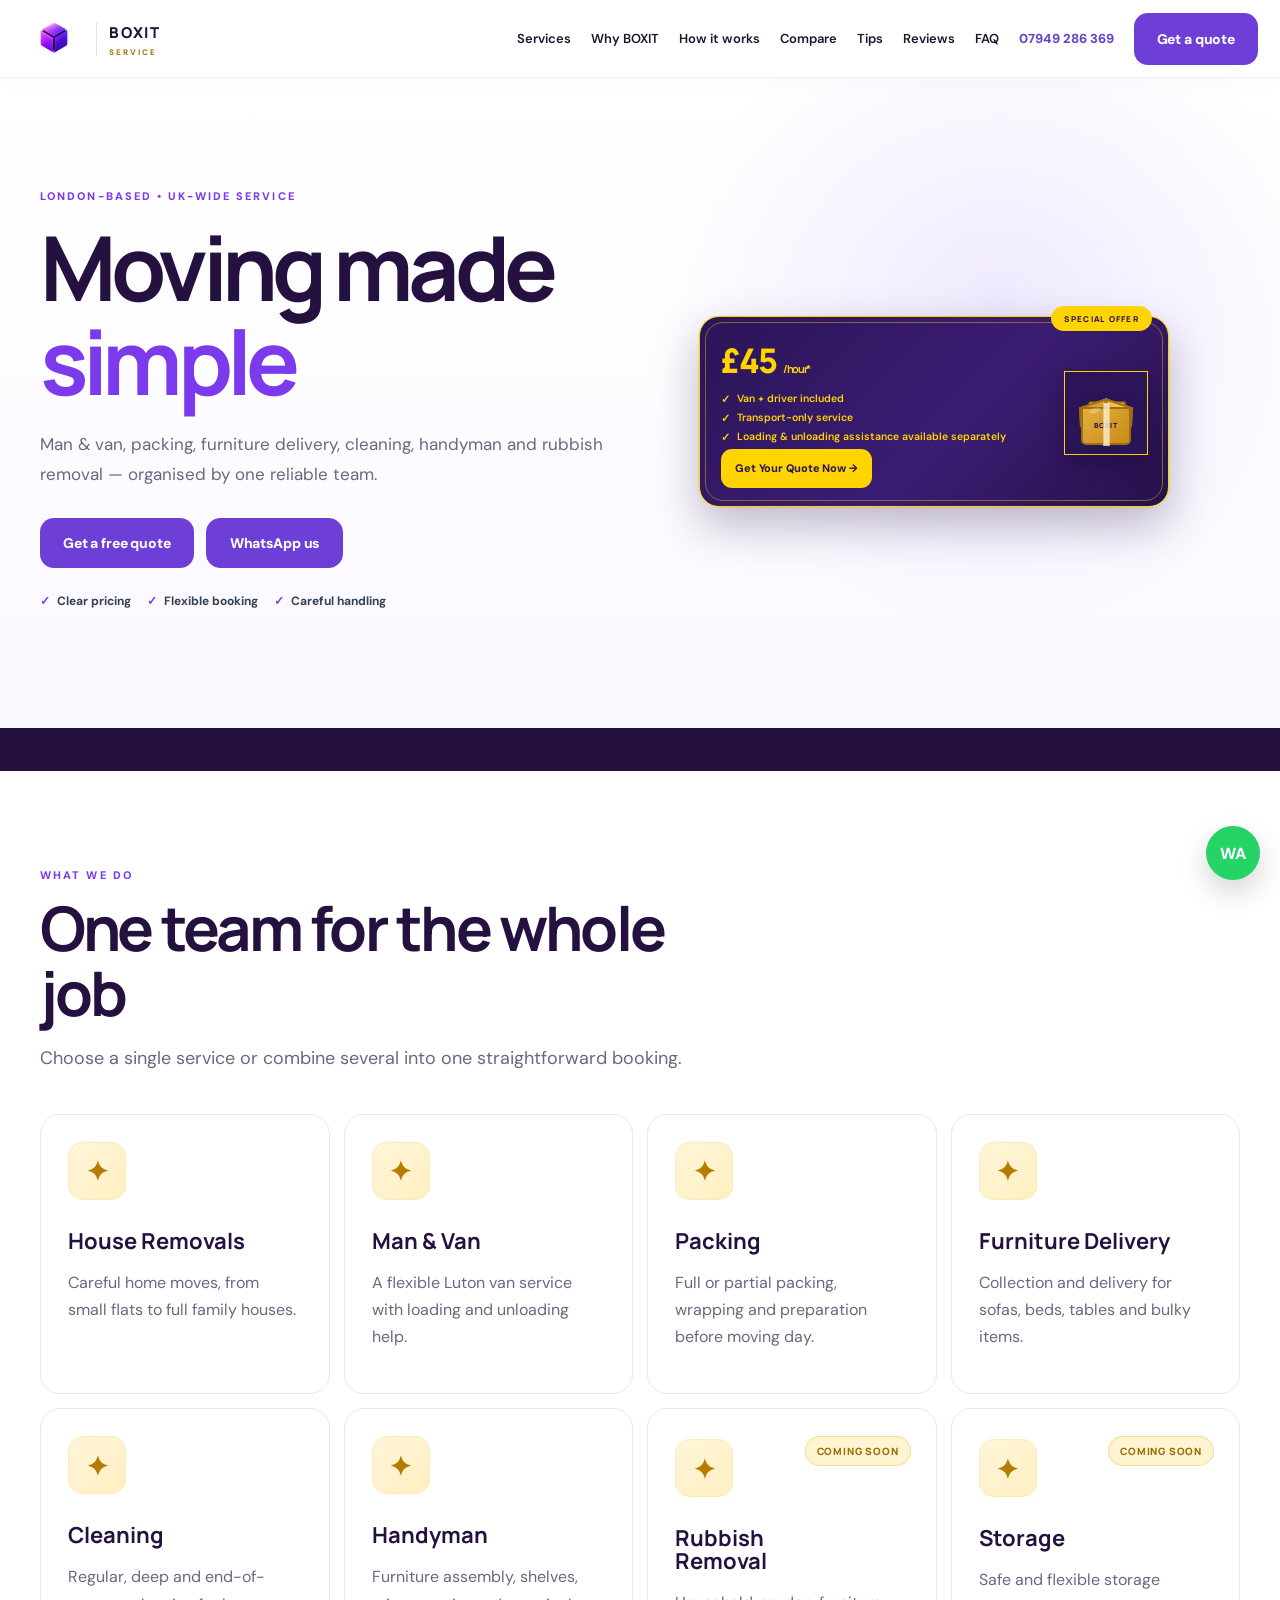
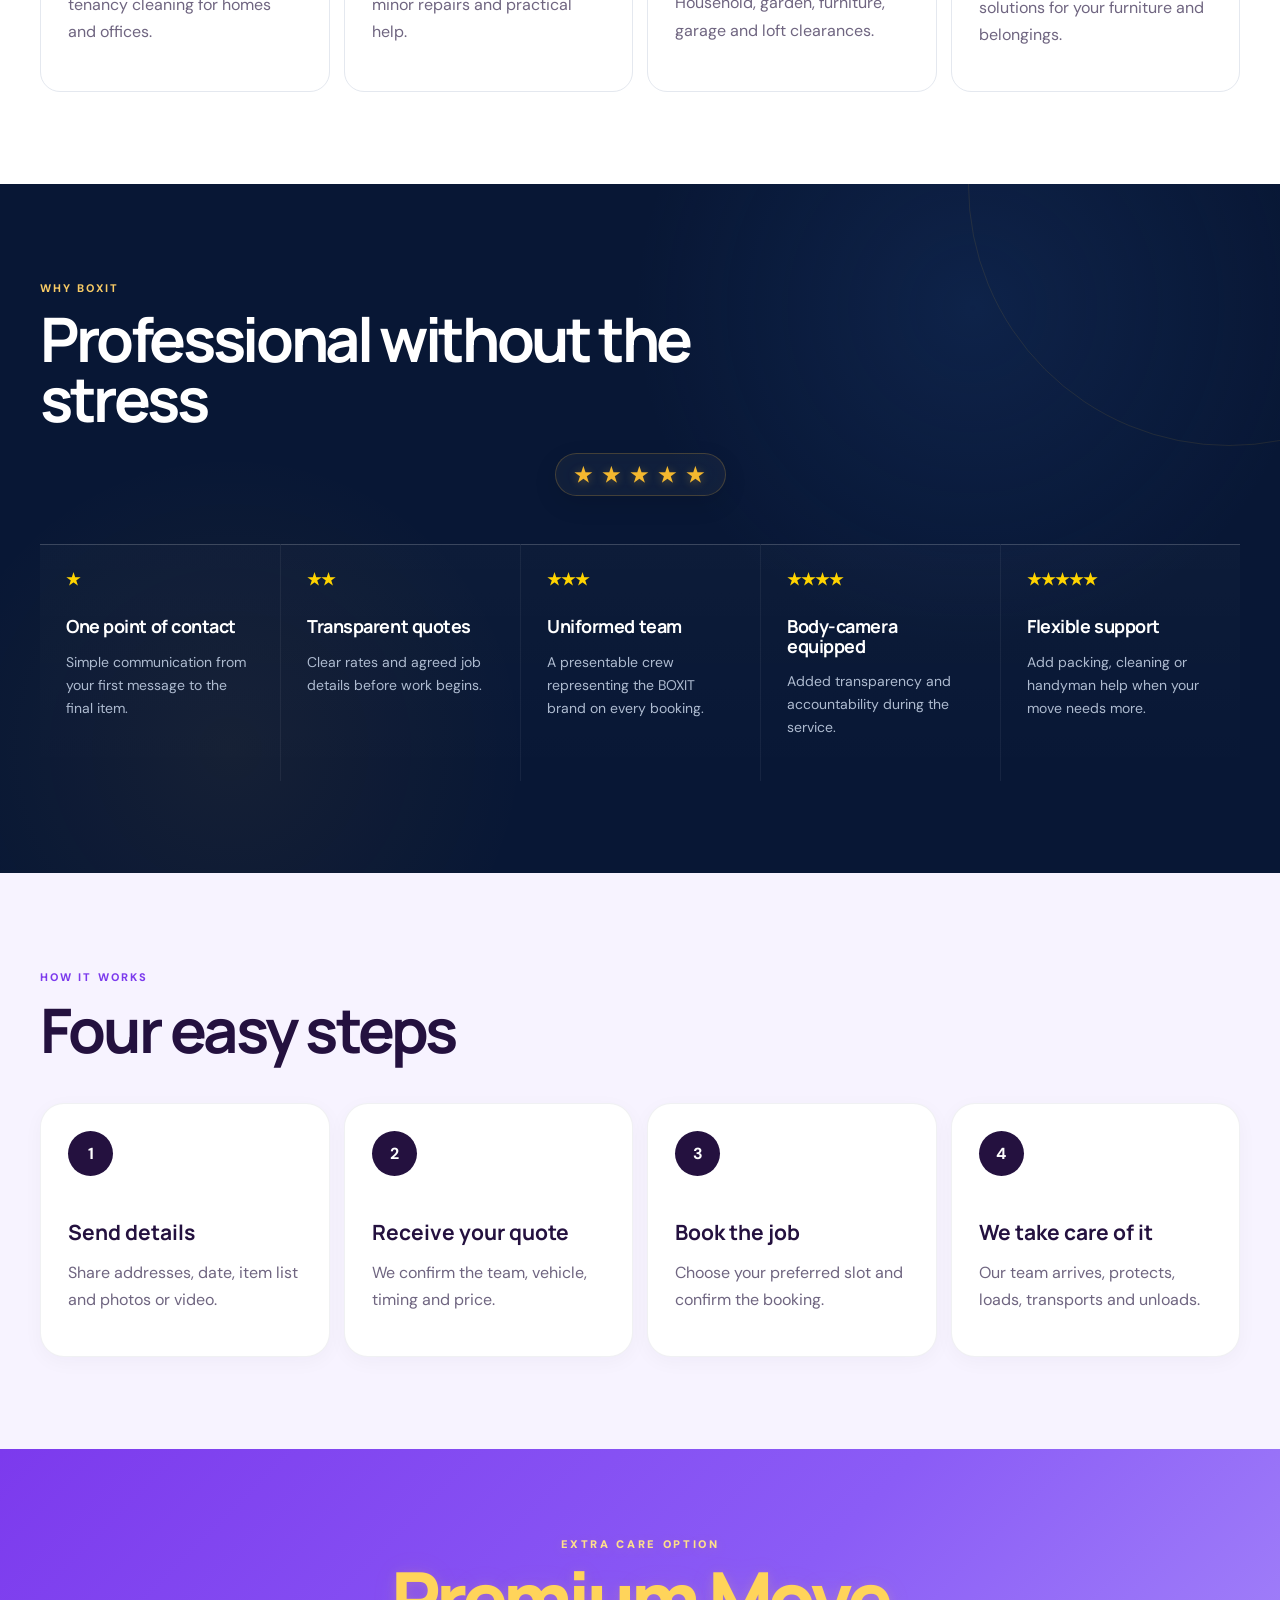
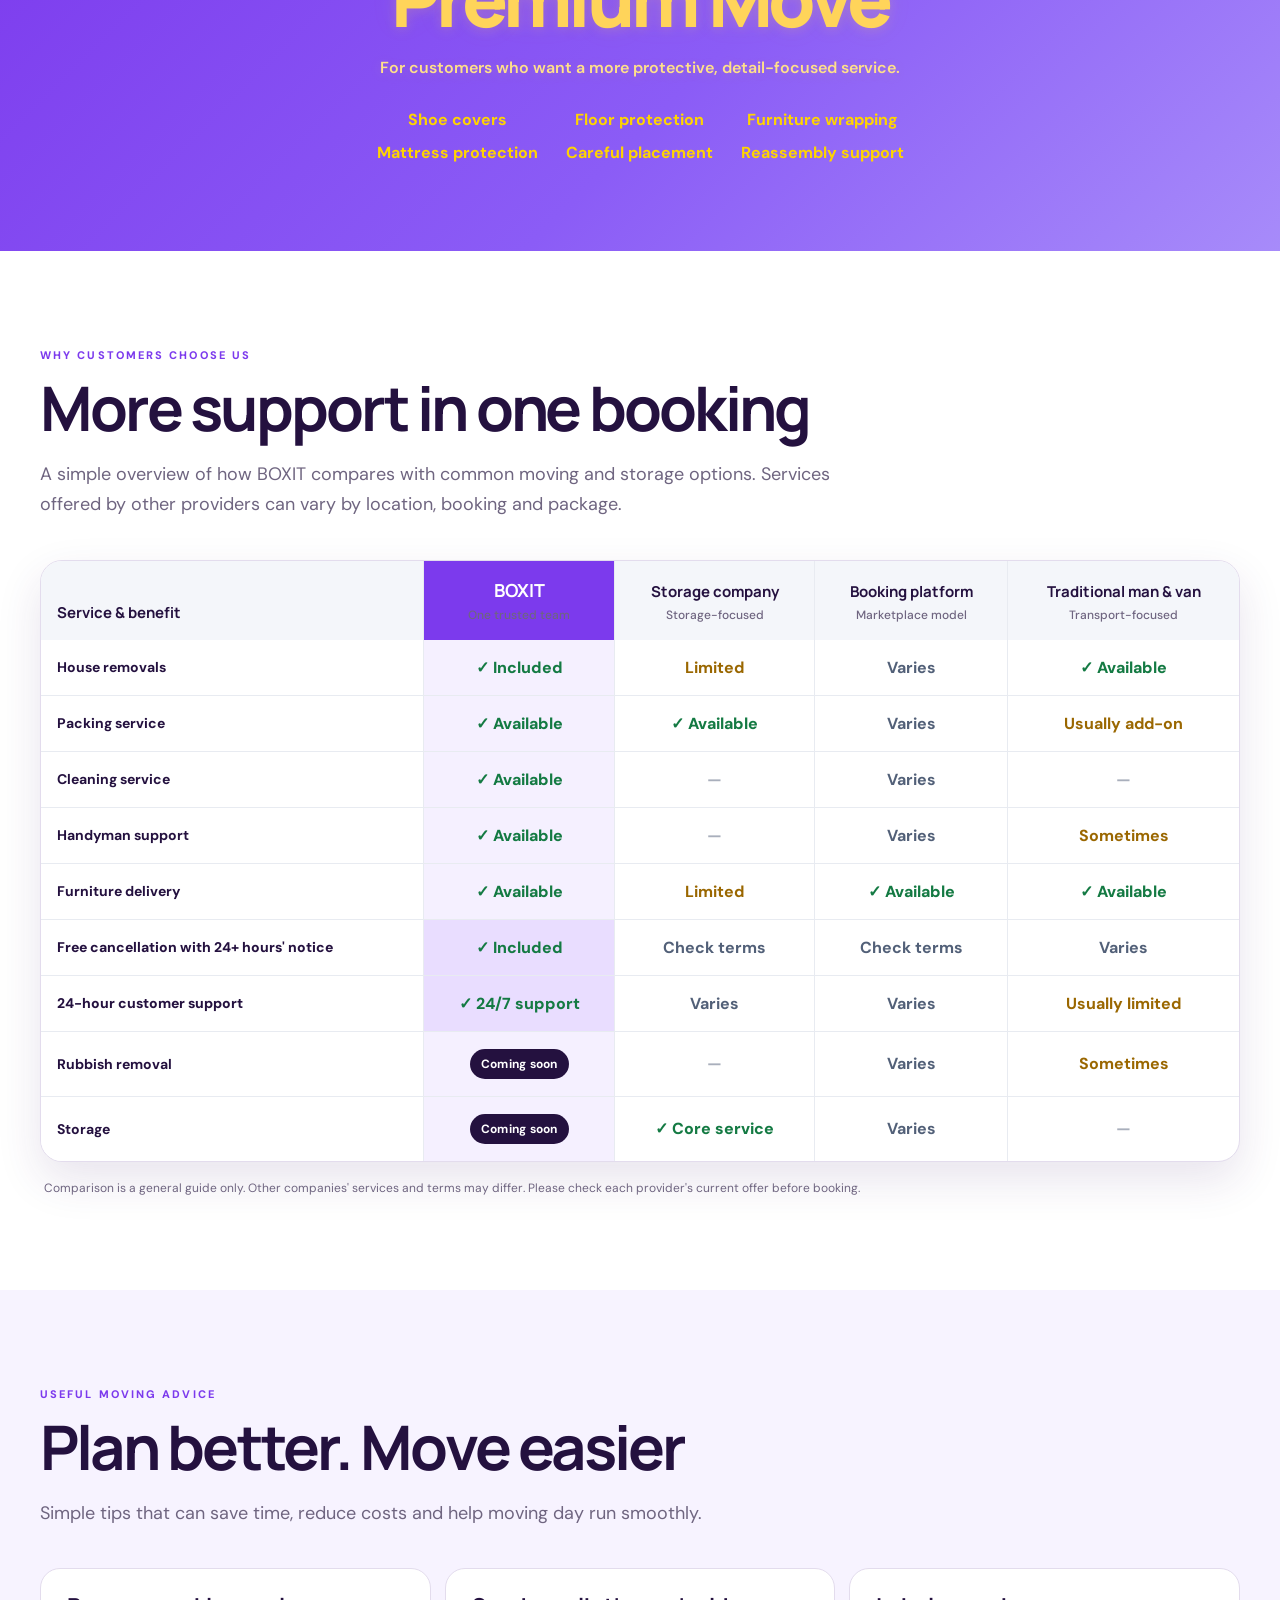
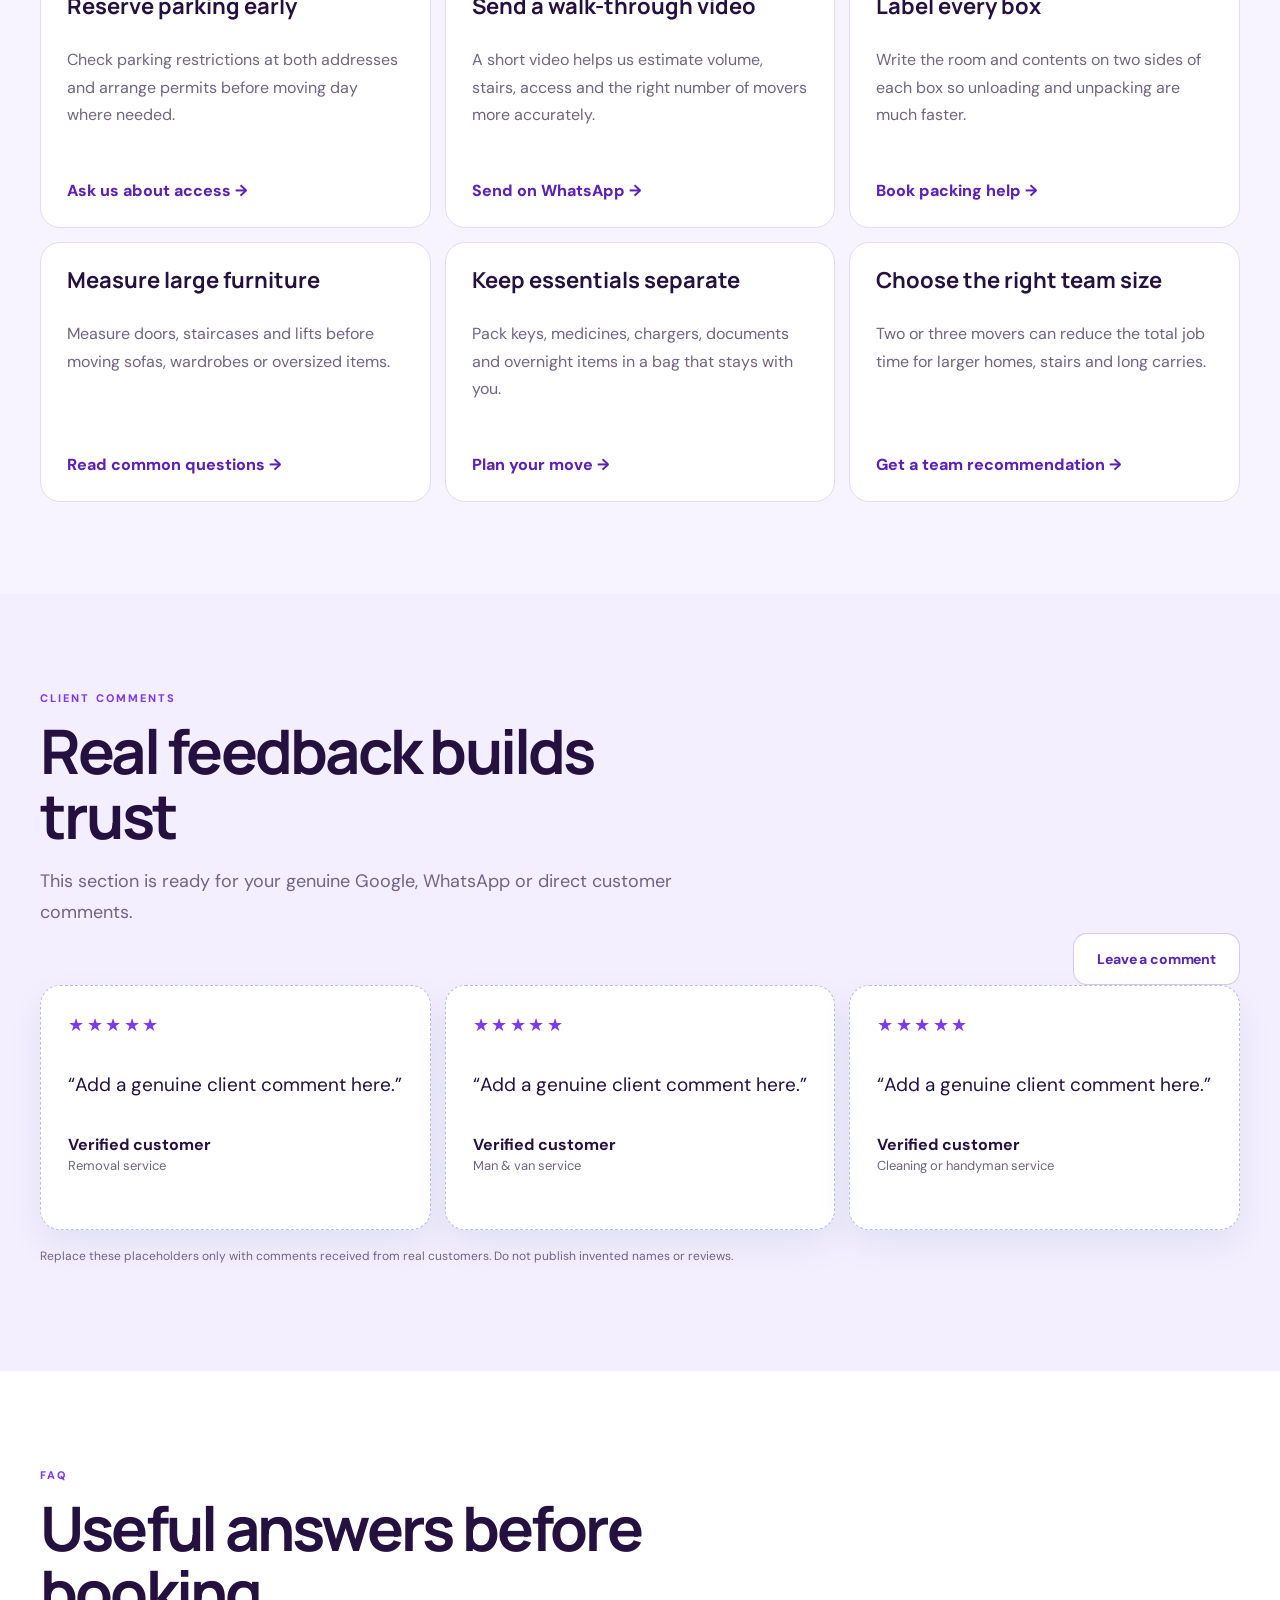
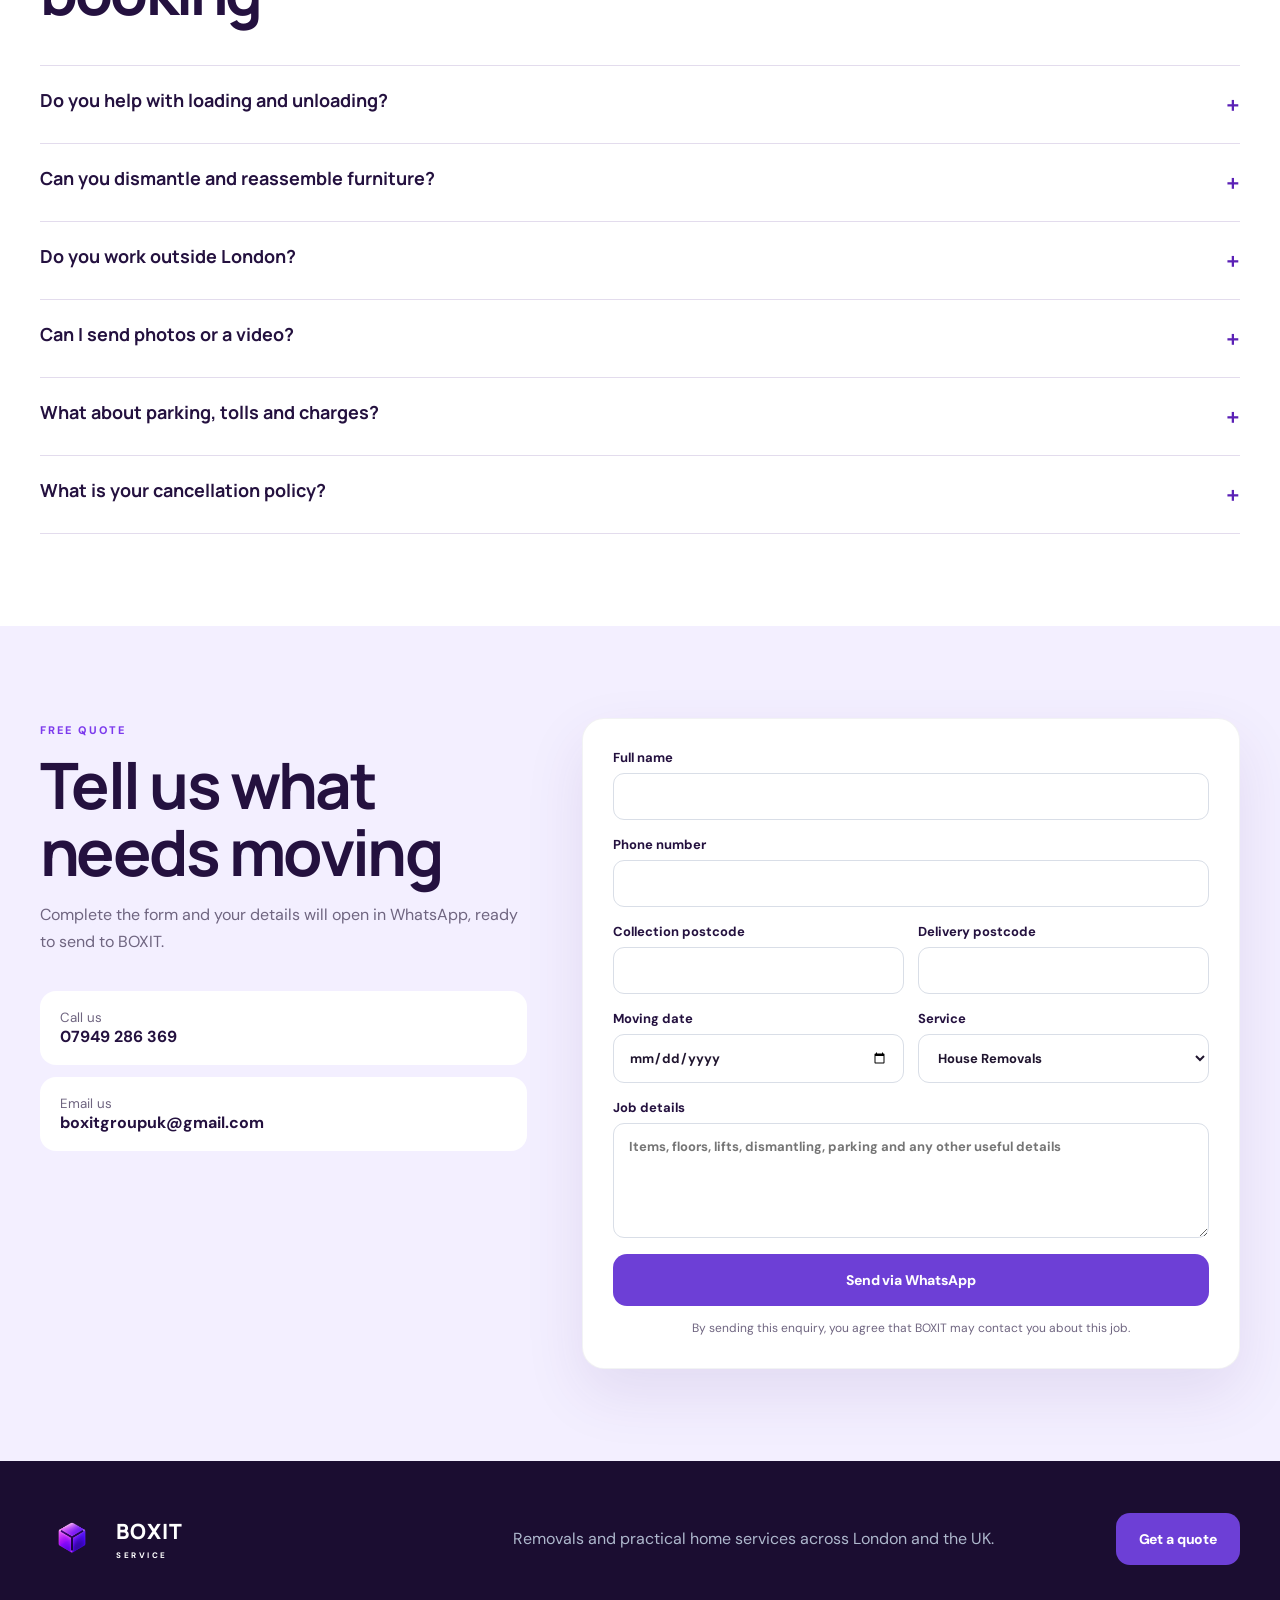
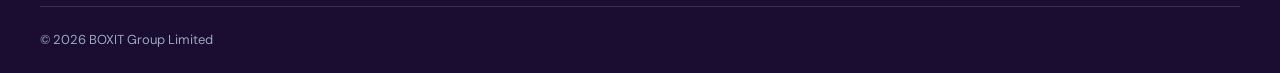
==== index.html @ 2c0931a5 "in progress" ====
<!DOCTYPE html>
<html lang="en">
<head>
  <meta charset="UTF-8" />
  <meta name="viewport" content="width=device-width, initial-scale=1.0" />
  <meta name="description" content="BOXIT provides removals, man & van, packing, furniture delivery, cleaning, handyman and rubbish removal services across London and the UK." />
  <title>BOXIT Group | Removals & Home Services</title>
  <link rel="preconnect" href="https://fonts.googleapis.com">
  <link rel="preconnect" href="https://fonts.gstatic.com" crossorigin>
  <link href="https://fonts.googleapis.com/css2?family=DM+Sans:wght@400;500;600;700&family=Manrope:wght@600;700;800&display=swap" rel="stylesheet">
</head>
<style>
  :root{
    --navy:#0a1735;
    --blue:#102b66;
    --gold:#f5b936;
    --cream:#f7f3ea;
    --ink:#111827;
    --muted:#667085;
    --white:#fff;
    --line:#dfe3ea;
    --radius:24px;
  }

  *{
    box-sizing:border-box;
  }

  html{
    scroll-behavior:smooth;
  }

  body{
    margin:0;
    font-family:'DM Sans',sans-serif;
    color:var(--ink);
    background:#fff;
  }

  h1,h2,h3{
    font-family:'Manrope',sans-serif;
    margin:0;
    line-height:1.05;
  }

  p{
    line-height:1.7;
    color:var(--muted);
  }

  a{
    text-decoration:none;
    color:inherit;
  }

  .section-pad{
    padding-left:max(24px,calc((100vw - 1200px)/2));
    padding-right:max(24px,calc((100vw - 1200px)/2));
  }


  /* =========================================================
     HEADER
     ========================================================= */

  .site-header{
    height:86px;
    padding:0 max(24px,calc((100vw - 1200px)/2));
    display:flex;
    align-items:center;
    justify-content:space-between;
    position:sticky;
    top:0;
    background:rgba(255,255,255,.94);
    backdrop-filter:blur(16px);
    -webkit-backdrop-filter:blur(16px);
    z-index:20;
    border-bottom:1px solid rgba(10,23,53,.08);
  }

  .brand{
    display:flex;
    align-items:center;
    text-decoration:none;
  }

  .header-logo{
    display:block;
    width:150px;
    height:58px;
    object-fit:contain;
    object-position:left center;
  }

  @media(max-width:600px){
    .header-logo{
      width:125px;
      height:52px;
    }
  }

  .brand-mark{
    width:38px;
    height:38px;
    background:var(--gold);
    border-radius:9px;
    position:relative;
    display:grid;
    place-items:center;
    transform:rotate(-4deg);
  }

  .brand-mark:before,
  .brand-mark:after,
  .brand-mark span{
    content:"";
    position:absolute;
    background:var(--navy);
  }

  .brand-mark:before{
    width:21px;
    height:3px;
    transform:rotate(28deg);
  }

  .brand-mark:after{
    height:21px;
    width:3px;
    transform:rotate(28deg);
  }

  .brand-mark span{
    width:13px;
    height:13px;
    border:3px solid var(--navy);
    background:transparent;
  }

  .brand strong{
    font:800 21px 'Manrope';
    letter-spacing:.04em;
    display:block;
    color:var(--navy);
  }

  .brand small{
    font-size:9px;
    letter-spacing:.34em;
    display:block;
    color:#65708a;
  }

  .site-header nav{
    display:flex;
    align-items:center;
    gap:24px;
    font-size:14px;
    font-weight:600;
  }

  .site-header nav>a:hover{
    color:var(--blue);
  }

  .nav-phone{
    color:var(--blue);
  }

  .menu-btn{
    display:none;
  }


  /* =========================================================
     BUTTONS
     ========================================================= */

  .btn{
    display:inline-flex;
    justify-content:center;
    align-items:center;
    background:var(--gold);
    color:var(--navy);
    padding:16px 23px;
    border-radius:999px;
    font-weight:800;
    border:0;
    cursor:pointer;
    transition:.2s;
  }

  .btn:hover{
    transform:translateY(-2px);
    box-shadow:0 12px 25px rgba(245,185,54,.3);
  }

  .btn-small{
    padding:11px 18px;
  }

  .btn-ghost{
    background:#fff;
    border:1px solid var(--line);
    box-shadow:none;
  }


  /* =========================================================
     HERO
     ========================================================= */

  .hero{
    min-height:690px;
    display:grid;
    grid-template-columns:1.05fr .95fr;
    gap:60px;
    align-items:center;
    background:linear-gradient(180deg,#fff 0%,#fbfaf7 100%);
    overflow:hidden;
  }

  .eyebrow{
    text-transform:uppercase;
    letter-spacing:.16em;
    font-size:12px;
    font-weight:800;
    color:#916c0c;
  }

  .hero h1{
    font-size:clamp(58px,7.5vw,104px);
    letter-spacing:-.06em;
    color:var(--navy);
    margin:16px 0 24px;
  }

  .hero h1 span{
    color:var(--gold);
  }

  .hero-copy>p{
    font-size:19px;
    max-width:620px;
  }

  .hero-actions{
    display:flex;
    gap:12px;
    margin:30px 0;
  }

  .trust-row{
    display:flex;
    flex-wrap:wrap;
    gap:18px;
    font-size:13px;
    font-weight:700;
    color:#344054;
  }

  .trust-row span:before{
    content:'✓';
    color:#b47c00;
    margin-right:7px;
  }


  /* =========================================================
     HERO ROUND PHOTO
     ========================================================= */

  .hero-visual{
    height:520px;
    position:relative;
    background:transparent;
    border-radius:0;
    overflow:visible;
    box-shadow:none;
    display:flex;
    align-items:center;
    justify-content:center;
  }

  /*
    If your hero contains a normal <img>, this makes it round.
  */

  .hero-visual img{
    width:440px;
    height:440px;
    border-radius:50%;
    object-fit:cover;
    object-position:center;
    display:block;
    background:#e7eefc;
    border:10px solid #fff;
    box-shadow:
            0 25px 60px rgba(16,43,102,.18),
            0 5px 20px rgba(16,43,102,.08);
  }


  /* Decorative circle behind photo */

  .hero-visual:before{
    content:"";
    position:absolute;
    width:470px;
    height:470px;
    border-radius:50%;
    background:#e7eefc;
    z-index:0;
  }

  .hero-visual img{
    position:relative;
    z-index:1;
  }


  /* Small gold decorative circle */

  .hero-visual:after{
    content:"";
    position:absolute;
    right:25px;
    top:40px;
    width:78px;
    height:78px;
    border-radius:50%;
    background:var(--gold);
    z-index:2;
    box-shadow:0 10px 25px rgba(245,185,54,.25);
  }


  /* =========================================================
     OLD HERO ILLUSTRATION SUPPORT
     ========================================================= */

  .sun{
    position:absolute;
    right:55px;
    top:55px;
    width:84px;
    height:84px;
    border-radius:50%;
    background:var(--gold);
  }

  .road{
    position:absolute;
    bottom:0;
    left:0;
    right:0;
    height:90px;
    background:#aab6cf;
  }

  .road:after{
    content:"";
    position:absolute;
    top:42px;
    width:100%;
    border-top:5px dashed #fff;
  }

  .house{
    position:absolute;
    left:55px;
    bottom:90px;
    width:190px;
    height:185px;
    background:#fff;
    border-radius:10px 10px 0 0;
  }

  .house:before{
    content:"";
    position:absolute;
    left:-22px;
    top:-65px;
    border-left:117px solid transparent;
    border-right:117px solid transparent;
    border-bottom:82px solid #173973;
  }

  .house i,
  .house b{
    position:absolute;
    background:#b7c8e9;
  }

  .house i{
    width:48px;
    height:70px;
    left:70px;
    bottom:0;
  }

  .house b{
    width:42px;
    height:42px;
    right:18px;
    top:45px;
  }

  .van{
    position:absolute;
    right:30px;
    bottom:65px;
    width:330px;
    height:160px;
  }

  .van-box{
    position:absolute;
    left:0;
    bottom:25px;
    width:220px;
    height:135px;
    background:var(--navy);
    border-radius:12px 12px 4px 4px;
    display:grid;
    place-items:center;
    color:#fff;
    font:800 30px 'Manrope';
  }

  .van-box:before{
    content:"";
    position:absolute;
    top:18px;
    right:18px;
    width:30px;
    height:30px;
    border:4px solid var(--gold);
    transform:rotate(30deg);
  }

  .van-cab{
    position:absolute;
    right:0;
    bottom:25px;
    width:115px;
    height:100px;
    background:var(--gold);
    border-radius:12px 28px 6px 6px;
  }

  .van-cab:before{
    content:"";
    position:absolute;
    top:12px;
    left:15px;
    width:58px;
    height:35px;
    background:#d7e5ff;
    clip-path:polygon(0 0,75% 0,100% 100%,0 100%);
  }

  .wheel{
    position:absolute;
    bottom:0;
    width:54px;
    height:54px;
    border-radius:50%;
    background:#222;
    border:10px solid #44506a;
  }

  .w1{
    left:43px;
  }

  .w2{
    right:38px;
  }

  .box-stack{
    position:absolute;
    left:30px;
    bottom:90px;
  }

  .box-stack div{
    width:58px;
    height:50px;
    background:#d49b2a;
    border:3px solid #a27318;
    margin-top:3px;
  }

  .box-stack div:nth-child(2){
    margin-left:46px;
  }

  .box-stack div:nth-child(3){
    margin-left:12px;
  }


  /* =========================================================
     TICKER — RIGHT EDGE TO LEFT EDGE
     ========================================================= */

  .ticker{
    position:relative;
    background:var(--navy);
    color:#fff;
    overflow:hidden;
    white-space:nowrap;
    padding:18px 0;
    font:700 13px 'Manrope';
    letter-spacing:.15em;
  }

  .ticker div{
    display:block;
    width:max-content;
    min-width:max-content;
    animation:tickerMove 22s linear infinite;
    will-change:transform;
    transform:translate3d(100vw,0,0);
  }

  @keyframes tickerMove{
    from{
      transform:translate3d(100vw,0,0);
    }
    to{
      transform:translate3d(-100%,0,0);
    }
  }

  @media(prefers-reduced-motion:reduce){
    .ticker div{
      animation:none;
      transform:none;
      margin-left:20px;
    }
  }


  /* =========================================================
     GENERAL SECTIONS
     ========================================================= */

  .section-block{
    padding-top:110px;
    padding-bottom:110px;
  }

  .section-heading{
    max-width:680px;
    margin-bottom:48px;
  }

  .section-heading h2{
    font-size:clamp(40px,5vw,68px);
    letter-spacing:-.045em;
    color:var(--navy);
    margin:12px 0;
  }

  .section-heading>p{
    font-size:18px;
  }


  /* =========================================================
     SERVICES
     ========================================================= */

  .service-grid{
    display:grid;
    grid-template-columns:repeat(4,1fr);
    gap:16px;
  }

  .service-grid article{
    padding:30px;
    border:1px solid var(--line);
    border-radius:var(--radius);
    min-height:230px;
    transition:.25s;
    background:#fff;
  }

  .service-grid article:hover{
    transform:translateY(-5px);
    box-shadow:0 20px 45px rgba(17,24,39,.08);
    border-color:#f4c75f;
  }

  .service-grid article:last-child{
    grid-column:span 2;
  }

  .icon{
    width:44px;
    height:44px;
    border-radius:13px;
    display:grid;
    place-items:center;
    background:#fff4d7;
    color:#8f6600;
    font-weight:800;
    margin-bottom:35px;
  }

  .service-grid h3{
    font-size:22px;
    color:var(--navy);
  }


  /* =========================================================
     DARK SECTION
     ========================================================= */

  .dark-section{
    padding-top:110px;
    padding-bottom:110px;
    background:var(--navy);
    color:#fff;
  }

  .section-heading.light h2{
    color:#fff;
  }

  .section-heading.light .eyebrow{
    color:#f8cb65;
  }

  .feature-grid{
    display:grid;
    grid-template-columns:repeat(5,1fr);
    gap:18px;
  }

  .feature-grid article{
    padding:28px;
    border-top:1px solid rgba(255,255,255,.25);
  }

  .feature-grid span{
    color:var(--gold);
    font-weight:800;
  }

  .feature-grid h3{
    font-size:21px;
    margin:38px 0 12px;
  }

  .feature-grid p{
    color:#b8c1d5;
  }


  /* =========================================================
     PROCESS
     ========================================================= */

  .process-wrap{
    background:var(--cream);
  }

  .steps{
    display:grid;
    grid-template-columns:repeat(4,1fr);
    gap:20px;
  }

  .steps article{
    position:relative;
    padding:30px;
    background:#fff;
    border-radius:var(--radius);
  }

  .steps b{
    display:grid;
    place-items:center;
    width:48px;
    height:48px;
    border-radius:50%;
    background:var(--navy);
    color:#fff;
    margin-bottom:55px;
  }

  .steps h3{
    font-size:21px;
    color:var(--navy);
  }


  /* =========================================================
     PREMIUM SECTION
     ========================================================= */

  .premium{
    padding-top:95px;
    padding-bottom:95px;
    background:var(--gold);
    display:grid;
    grid-template-columns:1fr 1.2fr;
    align-items:end;
    gap:60px;
  }

  .premium h2{
    font-size:64px;
    color:var(--navy);
    margin:12px 0;
  }

  .premium p{
    color:#4e410f;
  }

  .premium-list{
    display:flex;
    flex-wrap:wrap;
    gap:12px;
  }

  .premium-list span{
    background:transparent !important;
    padding:0 !important;
    border-radius:0 !important;
    font-weight:700;
    color:#FFD400 !important;
  }


  /* =========================================================
     FAQ
     ========================================================= */

  .faq-list{
    border-top:1px solid var(--line);
  }

  details{
    border-bottom:1px solid var(--line);
    padding:22px 0;
  }

  summary{
    cursor:pointer;
    font:700 18px 'Manrope';
    color:var(--navy);
    list-style:none;
    display:flex;
    justify-content:space-between;
  }

  summary:after{
    content:'+';
    color:#9b7009;
    font-size:24px;
  }

  details[open] summary:after{
    content:'−';
  }


  /* =========================================================
     QUOTE SECTION
     ========================================================= */

  .quote-section{
    padding-top:110px;
    padding-bottom:110px;
    background:#eef3fd;
    display:grid;
    grid-template-columns:.85fr 1.15fr;
    gap:80px;
  }

  .quote-copy h2{
    font-size:clamp(46px,5vw,72px);
    color:var(--navy);
    letter-spacing:-.04em;
    margin:12px 0;
  }

  .contact-cards{
    display:grid;
    gap:12px;
    margin-top:35px;
  }

  .contact-cards a{
    background:#fff;
    padding:18px 20px;
    border-radius:16px;
  }

  .contact-cards small{
    display:block;
    color:var(--muted);
  }

  .contact-cards strong{
    color:var(--navy);
  }

  .quote-form{
    background:#fff;
    padding:32px;
    border-radius:28px;
    box-shadow:0 24px 60px rgba(16,43,102,.1);
  }

  label{
    display:grid;
    gap:7px;
    font-weight:700;
    font-size:13px;
    color:var(--navy);
    margin-bottom:16px;
  }

  input,
  select,
  textarea{
    width:100%;
    padding:14px 15px;
    border:1px solid #ced5e1;
    border-radius:12px;
    font:inherit;
    color:var(--ink);
    background:#fff;
  }

  input:focus,
  select:focus,
  textarea:focus{
    outline:3px solid rgba(245,185,54,.28);
    border-color:#d59c1e;
  }

  .form-row{
    display:grid;
    grid-template-columns:1fr 1fr;
    gap:14px;
  }

  .quote-form .btn{
    width:100%;
  }

  .form-note{
    font-size:12px;
    text-align:center;
    margin-bottom:0;
  }


  /* =========================================================
     FOOTER
     ========================================================= */

  footer{
    background:#071126;
    color:#fff;
    padding:55px max(24px,calc((100vw - 1200px)/2)) 25px;
  }

  .footer-top{
    display:grid;
    grid-template-columns:1fr 1.3fr auto;
    align-items:center;
    gap:40px;
    padding-bottom:45px;
  }

  .brand-light strong{
    color:#fff;
  }

  .footer-top p{
    color:#aeb8cd;
  }

  .footer-bottom{
    display:flex;
    justify-content:space-between;
    border-top:1px solid rgba(255,255,255,.14);
    padding-top:24px;
    color:#9ba7bd;
    font-size:13px;
  }

  .footer-bottom div{
    display:flex;
    gap:18px;
  }


  /* =========================================================
     WHATSAPP
     ========================================================= */

  .floating-whatsapp{
    position:fixed;
    right:22px;
    bottom:22px;
    width:58px;
    height:58px;
    background:#25d366;
    color:#fff;
    display:grid;
    place-items:center;
    border-radius:50%;
    font-weight:800;
    box-shadow:0 12px 25px rgba(0,0,0,.2);
    z-index:30;
  }


  /* =========================================================
     SPECIAL OFFER — COMPACT RIGHT SIDE
     ========================================================= */

  .offer-section{
    padding-top:30px;
    padding-bottom:0;
  }

  .offer-card{
    position:relative;
    width:min(500px,100%);
    max-width:500px;
    margin:0 0 0 auto;
    background:linear-gradient(135deg,#fffdf7 0%,#fff 65%,#fff8e7 100%);
    border:1px solid rgba(245,185,54,.75);
    border-radius:22px;
    padding:24px 25px 20px;
    display:grid;
    grid-template-columns:minmax(0,1fr) 82px;
    gap:12px 18px;
    align-items:center;
    box-shadow:0 14px 35px rgba(16,43,102,.10);
  }

  .offer-card:after{
    content:"";
    position:absolute;
    inset:5px;
    border:1px solid rgba(245,185,54,.15);
    border-radius:18px;
    pointer-events:none;
  }

  .offer-ribbon{
    position:absolute;
    top:-13px;
    right:20px;
    left:auto;
    transform:none;
    background:var(--navy);
    color:#fff;
    font:800 9px 'Manrope';
    letter-spacing:.16em;
    text-transform:uppercase;
    padding:7px 14px;
    border:1px solid var(--gold);
    border-radius:999px;
    white-space:nowrap;
    box-shadow:0 6px 15px rgba(10,23,53,.14);
  }

  .offer-price{
    display:flex;
    align-items:baseline;
    gap:6px;
    font:800 36px 'Manrope';
    letter-spacing:-.04em;
    color:var(--navy);
  }

  .offer-price small{
    font-size:12px;
    font-weight:700;
    color:#806315;
  }

  .offer-list{
    list-style:none;
    margin:10px 0 0;
    padding:0;
    display:grid;
    gap:5px;
  }

  .offer-list li{
    display:flex;
    gap:7px;
    align-items:flex-start;
    font-weight:600;
    font-size:11.5px;
    line-height:1.35;
    color:#475467;
  }

  .offer-list li b{
    color:#b47c00;
    font-size:11px;
  }

  .offer-badge{
    width:82px;
    height:82px;
    border-radius:50%;
    background:var(--navy);
    color:#fff;
    display:grid;
    place-items:center;
    text-align:center;
    font:800 9px 'Manrope';
    line-height:1.25;
    justify-self:end;
    position:relative;
    overflow:hidden;
    isolation:isolate;
    border:3px solid #fff;
    box-shadow:0 0 0 1px var(--gold),0 8px 20px rgba(10,23,53,.15);
  }

  .offer-badge:after{
    content:"";
    position:absolute;
    inset:4px;
    border:1px solid rgba(245,185,54,.7);
    border-radius:50%;
    z-index:1;
  }

  .offer-badge img{
    position:absolute;
    inset:0;
    width:100%;
    height:100%;
    object-fit:cover;
    opacity:.28;
    z-index:-1;
  }

  .offer-badge-overlay{
    position:relative;
    z-index:2;
    display:grid;
    gap:1px;
    padding:10px;
    text-shadow:0 1px 6px rgba(0,0,0,.3);
  }

  .offer-badge-overlay span{
    display:block;
    color:#fff;
    font-size:7px;
    letter-spacing:.1em;
  }

  .offer-badge-overlay strong{
    display:block;
    color:var(--gold);
    font-size:14px;
    letter-spacing:.04em;
  }

  .offer-cta{
    grid-column:1/-1;
    margin-top:5px;
    width:max-content;
    padding:10px 16px;
    font-size:12px;
  }

  @media(max-width:960px){
    .offer-section{
      padding-top:25px;
    }

    .offer-card{
      margin-left:auto;
      margin-right:0;
    }
  }

  @media(max-width:600px){
    .offer-section{
      padding-top:28px;
      padding-bottom:0;
    }

    .offer-card{
      width:100%;
      max-width:none;
      grid-template-columns:1fr 72px;
      padding:22px 18px 18px;
      border-radius:20px;
    }

    .offer-badge{
      width:72px;
      height:72px;
    }

    .offer-price{
      font-size:32px;
    }

    .offer-list li{
      font-size:11px;
    }

    .offer-cta{
      width:100%;
    }
  }

  /* =========================================================
     COMPARISON
     ========================================================= */

  .compare-section{
    background:#fff;
  }

  .compare-heading{
    max-width:820px;
  }

  .comparison-card{
    overflow-x:auto;
    border:1px solid var(--line);
    border-radius:28px;
    background:#fff;
    box-shadow:0 24px 55px rgba(16,43,102,.08);
  }

  .comparison-table{
    width:100%;
    min-width:960px;
    border-collapse:separate;
    border-spacing:0;
    text-align:center;
  }

  .comparison-table th,
  .comparison-table td{
    padding:19px 18px;
    border-right:1px solid #e8ebf1;
    border-bottom:1px solid #e8ebf1;
  }

  .comparison-table thead th{
    background:#f4f6fa;
    color:var(--navy);
    font-family:'Manrope';
    font-size:15px;
    vertical-align:bottom;
  }

  .comparison-table thead th:first-child{
    text-align:left;
    min-width:255px;
  }

  .comparison-table thead span,
  .comparison-table thead small{
    display:block;
  }

  .comparison-table thead small{
    margin-top:5px;
    color:var(--muted);
    font:500 12px 'DM Sans';
  }

  .comparison-table tbody th{
    text-align:left;
    color:var(--navy);
    font-size:14px;
    background:#fff;
  }

  .comparison-table tr:last-child th,
  .comparison-table tr:last-child td{
    border-bottom:0;
  }

  .comparison-table th:last-child,
  .comparison-table td:last-child{
    border-right:0;
  }

  .comparison-table .boxit-col{
    background:#fff8e6;
  }

  .comparison-table thead .boxit-col{
    background:var(--gold);
    font-size:18px;
  }

  .comparison-table .highlight-row th{
    font-weight:800;
  }

  .comparison-table .highlight-row .boxit-col{
    background:#fff0bd;
  }

  .yes{
    color:#147a43;
    font-weight:800;
  }

  .limited{
    color:#9a6700;
    font-weight:700;
  }

  .varies{
    color:#526078;
    font-weight:700;
  }

  .no{
    color:#a9afbc;
    font-weight:800;
  }

  .soon{
    display:inline-block;
    background:var(--navy);
    color:#fff;
    padding:7px 11px;
    border-radius:999px;
    font-size:12px;
    letter-spacing:.02em;
  }

  .comparison-note{
    font-size:12px;
    color:var(--muted);
    margin:16px 4px 0;
  }


  /* =========================================================
     TIPS
     ========================================================= */

  .tips-section{
    background:var(--cream);
  }

  .tips-grid{
    display:grid;
    grid-template-columns:repeat(3,1fr);
    gap:18px;
  }

  .tips-grid article{
    background:#fff;
    border:1px solid var(--line);
    border-radius:24px;
    padding:28px;
    min-height:280px;
    display:flex;
    flex-direction:column;
  }

  .tips-grid article>span{
    display:none !important;
  }

  .tips-grid h3{
    font-size:22px;
    color:var(--navy);
    margin:0 0 12px;
  }

  .tips-grid p{
    flex:1;
  }

  .tips-grid a{
    font-weight:800;
    color:#8a6200;
    margin-top:22px;
  }


  /* =========================================================
     REVIEWS
     ========================================================= */

  .reviews-section{
    background:#eef3fd;
  }

  .reviews-head{
    display:flex;
    justify-content:space-between;
    align-items:end;
    gap:30px;
  }

  .review-grid{
    display:grid;
    grid-template-columns:repeat(3,1fr);
    gap:18px;
  }

  .review-grid article{
    background:#fff;
    border-radius:24px;
    padding:30px;
    min-height:260px;
    box-shadow:0 15px 35px rgba(16,43,102,.07);
  }

  .stars{
    color:#d99d14;
    letter-spacing:.14em;
    font-size:18px;
  }

  .review-grid article>p{
    font-size:19px;
    color:var(--navy);
    margin:32px 0;
  }

  .review-grid article footer{
    background:none;
    color:inherit;
    padding:0;
    display:grid;
    gap:2px;
  }

  .review-grid article footer strong{
    color:var(--navy);
  }

  .review-grid article footer span{
    font-size:13px;
    color:var(--muted);
  }

  .review-placeholder{
    border:1px dashed #b7c2d8;
  }

  .reviews-note{
    font-size:12px;
    color:var(--muted);
    margin-top:16px;
  }


  /* =========================================================
     TABLET
     ========================================================= */

  @media(max-width:960px){

    .site-header nav{
      display:none;
      position:absolute;
      left:0;
      right:0;
      top:86px;
      background:#fff;
      padding:24px;
      flex-direction:column;
      align-items:flex-start;
      border-bottom:1px solid var(--line);
    }

    .site-header nav.open{
      display:flex;
    }

    .menu-btn{
      display:block;
      border:1px solid var(--line);
      background:#fff;
      border-radius:99px;
      padding:10px 14px;
      font-weight:700;
    }

    .hero{
      grid-template-columns:1fr;
      padding-top:75px;
      padding-bottom:60px;
    }

    .hero-visual{
      height:500px;
    }

    .hero-visual:before{
      width:440px;
      height:440px;
    }

    .hero-visual img{
      width:410px;
      height:410px;
    }

    .service-grid{
      grid-template-columns:repeat(2,1fr);
    }

    .feature-grid{
      grid-template-columns:repeat(3,1fr);
    }

    .steps{
      grid-template-columns:repeat(2,1fr);
    }

    .quote-section{
      grid-template-columns:1fr;
    }

    .premium{
      grid-template-columns:1fr;
    }

    .footer-top{
      grid-template-columns:1fr;
    }

    .footer-bottom{
      gap:18px;
      flex-direction:column;
    }

    .footer-bottom div{
      flex-wrap:wrap;
    }

    .offer-card{
      grid-template-columns:1fr auto;
    }

    .tips-grid,
    .review-grid{
      grid-template-columns:repeat(2,1fr);
    }

    .reviews-head{
      align-items:flex-start;
      flex-direction:column;
    }
  }


  /* =========================================================
     MOBILE
     ========================================================= */

  @media(max-width:600px){

    .section-pad{
      padding-left:20px;
      padding-right:20px;
    }

    .hero{
      min-height:auto;
      padding-top:55px;
    }

    .hero h1{
      font-size:58px;
    }

    .hero-copy>p{
      font-size:17px;
    }

    .hero-actions{
      flex-direction:column;
      align-items:stretch;
    }

    .hero-actions .btn{
      width:100%;
    }

    .hero-visual{
      height:370px;
      margin-top:10px;
    }

    .hero-visual:before{
      width:320px;
      height:320px;
    }

    .hero-visual img{
      width:300px;
      height:300px;
      border-width:7px;
    }

    .hero-visual:after{
      width:58px;
      height:58px;
      right:25px;
      top:30px;
    }

    /*
      Hide old illustration pieces on mobile if they are still
      present in the HTML. This prevents them overlapping the
      round photo.
    */

    .hero-visual .sun,
    .hero-visual .road,
    .hero-visual .house,
    .hero-visual .van,
    .hero-visual .box-stack{
      display:none;
    }

    .service-grid,
    .feature-grid,
    .steps{
      grid-template-columns:1fr;
    }

    .service-grid article:last-child{
      grid-column:auto;
    }

    .form-row{
      grid-template-columns:1fr;
    }

    .section-block,
    .dark-section,
    .quote-section{
      padding-top:75px;
      padding-bottom:75px;
    }

    .premium{
      padding-top:70px;
      padding-bottom:70px;
    }

    .premium h2{
      font-size:48px;
    }

    .footer-bottom div{
      flex-direction:column;
    }

    .offer-card{
      grid-template-columns:1fr;
      padding:36px 22px;
      text-align:center;
    }

    .offer-badge{
      justify-self:center;
    }

    .offer-price{
      justify-content:center;
    }

    .offer-list{
      text-align:left;
    }

    .offer-cta{
      width:100%;
    }

    .tips-grid,
    .review-grid{
      grid-template-columns:1fr;
    }

    .comparison-card{
      border-radius:20px;
    }

    .comparison-table th,
    .comparison-table td{
      padding:15px 13px;
    }

    .reviews-head .btn{
      width:100%;
    }
  }


  /* =========================================================
     EXTRA SMALL PHONES
     ========================================================= */

  @media(max-width:380px){

    .hero h1{
      font-size:50px;
    }

    .hero-visual{
      height:330px;
    }

    .hero-visual:before{
      width:285px;
      height:285px;
    }

    .hero-visual img{
      width:270px;
      height:270px;
    }

    .hero-visual:after{
      width:48px;
      height:48px;
      right:15px;
    }
  }


  /* Smooth, subtle motion */
  .hero-copy > *{
    animation:fadeUp .65s ease both;
  }
  .hero-copy > :nth-child(2){animation-delay:.08s}
  .hero-copy > :nth-child(3){animation-delay:.16s}
  .hero-copy > :nth-child(4){animation-delay:.24s}
  .hero-copy > :nth-child(5){animation-delay:.32s}

  .hero-visual .sun{
    animation:float 5s ease-in-out infinite;
  }
  .hero-visual .van{
    animation:vanFloat 4.5s ease-in-out infinite;
  }
  .hero-visual .box-stack{
    animation:boxFloat 4s ease-in-out infinite;
  }

  @keyframes fadeUp{
    from{opacity:0;transform:translateY(14px)}
    to{opacity:1;transform:translateY(0)}
  }

  @keyframes float{
    0%,100%{transform:translateY(0)}
    50%{transform:translateY(-8px)}
  }

  @keyframes vanFloat{
    0%,100%{transform:translateY(0)}
    50%{transform:translateY(-5px)}
  }

  @keyframes boxFloat{
    0%,100%{transform:translateY(0) rotate(0)}
    50%{transform:translateY(-6px) rotate(-1deg)}
  }

  .floating-whatsapp{
    transition:transform .2s ease, box-shadow .2s ease;
  }

  .floating-whatsapp:hover{
    transform:translateY(-3px) scale(1.04);
    box-shadow:0 16px 30px rgba(0,0,0,.24);
  }

  @media(prefers-reduced-motion:reduce){
    html{scroll-behavior:auto}
    *,*::before,*::after{
      animation-duration:.01ms !important;
      animation-iteration-count:1 !important;
      transition-duration:.01ms !important;
    }
  }


  .header-service-text{
    display:flex;
    flex-direction:column;
    justify-content:center;
    margin-left:14px;
    line-height:1;
    border-left:1px solid rgba(10,23,53,.14);
    padding-left:14px;
  }

  .header-service-text strong{
    font-family:'Manrope',sans-serif;
    font-size:17px;
    font-weight:800;
    letter-spacing:.08em;
    color:var(--navy);
  }

  .header-service-text small{
    margin-top:5px;
    font-family:'DM Sans',sans-serif;
    font-size:9px;
    font-weight:800;
    letter-spacing:.28em;
    color:#9a700a;
  }

  @media(max-width:600px){
    .header-service-text{
      margin-left:10px;
      padding-left:10px;
    }

    .header-service-text strong{
      font-size:14px;
    }

    .header-service-text small{
      font-size:8px;
      letter-spacing:.2em;
    }
  }


  /* =========================================================
     BOXIT — FINAL VISUAL POLISH
     CSS ONLY • HTML/JS untouched
     ========================================================= */

  :root{
    --navy:#081735;
    --blue:#173b78;
    --gold:#f4b82f;
    --gold-deep:#b77b00;
    --gold-soft:#fff4d2;
    --cream:#fbf8f1;
    --ink:#172033;
    --muted:#69758b;
    --line:#e5e8ee;
    --shadow-sm:0 8px 25px rgba(8,23,53,.07);
    --shadow-md:0 18px 45px rgba(8,23,53,.10);
    --shadow-lg:0 30px 80px rgba(8,23,53,.13);
  }

  /* ---------- Global ---------- */

  ::selection{
    background:var(--gold);
    color:var(--navy);
  }

  body{
    background:#fff;
    overflow-x:hidden;
  }

  button,
  input,
  select,
  textarea{
    font-family:'DM Sans',sans-serif;
  }

  a,
  button,
  input,
  select,
  textarea,
  details,
  .service-grid article,
  .steps article,
  .tips-grid article,
  .review-grid article{
    transition:
            color .2s ease,
            background-color .2s ease,
            border-color .2s ease,
            box-shadow .2s ease,
            transform .2s ease;
  }

  /* ---------- Header ---------- */

  .site-header{
    height:78px;
    padding-left:max(22px,calc((100vw - 1240px)/2));
    padding-right:max(22px,calc((100vw - 1240px)/2));
    background:rgba(255,255,255,.88);
    border-bottom:1px solid rgba(8,23,53,.07);
    box-shadow:0 4px 20px rgba(8,23,53,.025);
  }

  .header-logo{
    width:142px;
    height:52px;
  }

  .header-service-text{
    margin-left:12px;
    padding-left:12px;
    border-left:1px solid rgba(8,23,53,.13);
  }

  .header-service-text strong{
    font-size:15px;
    letter-spacing:.12em;
  }

  .header-service-text small{
    color:#a47309;
    letter-spacing:.25em;
    font-size:8px;
  }

  .site-header nav{
    gap:20px;
    font-size:13px;
  }

  .site-header nav>a:not(.btn):hover{
    color:#a87500;
  }

  .nav-phone{
    font-weight:800;
  }

  /* ---------- Buttons ---------- */

  .btn{
    min-height:52px;
    padding:15px 23px;
    border-radius:14px;
    box-shadow:none;
    font-size:14px;
    letter-spacing:-.01em;
  }

  .btn:hover{
    transform:translateY(-2px);
  }

  .btn:active{
    transform:translateY(0);
  }

  .btn-ghost{
    background:#fff;
    border:1px solid #dce1e9;
  }

  .btn-ghost:hover{
    border-color:#e8bd50;
    background:#fffdf7;
  }

  /* ---------- Hero ---------- */

  .hero{
    position:relative;
    min-height:650px;
    grid-template-columns:minmax(0,1.08fr) minmax(390px,.92fr);
    gap:24px;
    padding-top:42px;
    padding-bottom:55px;
    background:
            radial-gradient(circle at 78% 35%,rgba(231,238,252,.72),transparent 30%),
            linear-gradient(180deg,#fff 0%,#fcfbf8 100%);
  }

  .hero-copy{
    position:relative;
    z-index:3;
    max-width:680px;
  }

  .eyebrow{
    color:#a87500;
    font-size:11px;
    letter-spacing:.19em;
  }

  .hero h1{
    font-size:clamp(58px,7vw,94px);
    letter-spacing:-.065em;
    margin:15px 0 22px;
    max-width:760px;
  }

  .hero h1 span{
    color:var(--gold);
  }

  .hero-copy>p{
    max-width:610px;
    font-size:17px;
    line-height:1.75;
  }

  .hero-actions{
    align-items:center;
    margin:28px 0 25px;
  }

  .hero-actions .btn{
    min-height:50px;
  }

  .trust-row{
    gap:16px;
    font-size:12px;
  }

  .trust-row span:before{
    color:#b47c00;
  }

  /* ---------- Hero illustration ---------- */

  .hero-visual{
    height:430px;
    max-width:500px;
    width:100%;
    justify-self:end;
    transform:translateX(16px);
  }

  .hero-visual:before{
    width:370px;
    height:370px;
    background:#e9effc;
  }

  .hero-visual:after{
    width:58px;
    height:58px;
    right:42px;
    top:35px;
  }

  .hero-visual .house{
    left:48px;
    bottom:76px;
    width:145px;
    height:142px;
  }

  .hero-visual .house:before{
    left:-16px;
    top:-48px;
    border-left-width:88px;
    border-right-width:88px;
    border-bottom-width:62px;
  }

  .hero-visual .van{
    right:8px;
    bottom:51px;
    width:270px;
    height:132px;
  }

  .hero-visual .van-box{
    width:180px;
    height:112px;
    font-size:23px;
  }

  .hero-visual .van-cab{
    width:94px;
    height:84px;
  }

  .hero-visual .wheel{
    width:46px;
    height:46px;
    border-width:8px;
  }

  .hero-visual .w1{left:35px}
  .hero-visual .w2{right:29px}

  .hero-visual .box-stack{
    left:25px;
    bottom:76px;
  }

  .hero-visual .box-stack div{
    width:48px;
    height:42px;
  }

  .hero-visual .box-stack div:nth-child(2){
    margin-left:38px;
  }

  .hero-visual .road{
    left:5px;
    right:5px;
    bottom:8px;
    height:65px;
  }

  /* ---------- Offer: compact and visually separate ---------- */
  /* The current HTML nests the offer inside .hero-copy.
     CSS positions it as a compact secondary card below the hero text. */

  #offer.offer-section{
    width:min(470px,100%);
    margin-top:30px;
    padding:0 !important;
  }

  #offer .offer-card{
    width:100%;
    max-width:none;
    margin:0;
    padding:20px 21px 18px;
    grid-template-columns:minmax(0,1fr) 76px;
    gap:10px 16px;
    border:1px solid rgba(244,184,47,.62);
    border-radius:20px;
    background:
            radial-gradient(circle at 100% 0%,rgba(244,184,47,.14),transparent 36%),
            linear-gradient(135deg,#fffdf8,#fff);
    box-shadow:var(--shadow-sm);
  }

  #offer .offer-ribbon{
    top:-11px;
    right:16px;
    padding:6px 12px;
    font-size:8px;
    border:1px solid rgba(244,184,47,.75);
    box-shadow:none;
  }

  #offer .offer-price{
    font-size:34px;
  }

  #offer .offer-price small{
    font-size:11px;
  }

  #offer .offer-list{
    margin-top:9px;
    gap:4px;
  }

  #offer .offer-list li{
    font-size:10.5px;
  }

  #offer .offer-badge{
    width:76px;
    height:76px;
    border:3px solid #fff;
    box-shadow:0 0 0 1px var(--gold),0 7px 18px rgba(8,23,53,.13);
  }

  #offer .offer-badge-overlay{
    padding:8px;
  }

  #offer .offer-badge-overlay span{
    font-size:6.5px;
  }

  #offer .offer-badge-overlay strong{
    font-size:13px;
  }

  #offer .offer-cta{
    min-height:39px;
    margin-top:4px;
    padding:9px 14px;
    font-size:11px;
    border-radius:11px;
  }

  /* ---------- Ticker ---------- */

  .ticker{
    padding:14px 0;
    background:var(--navy);
    font-size:11px;
    letter-spacing:.18em;
  }

  /* ---------- Section rhythm ---------- */

  .section-block{
    padding-top:92px;
    padding-bottom:92px;
  }

  .section-heading{
    margin-bottom:40px;
  }

  .section-heading h2{
    font-size:clamp(38px,4.8vw,62px);
  }

  /* ---------- Services ---------- */

  .service-grid{
    gap:14px;
  }

  .service-grid article{
    min-height:215px;
    padding:27px;
    border-color:#e4e8ef;
    border-radius:20px;
  }

  .service-grid article:hover{
    transform:translateY(-5px);
    border-color:#f1c65e;
    box-shadow:var(--shadow-md);
  }

  .icon{
    width:42px;
    height:42px;
    margin-bottom:30px;
    border-radius:12px;
  }

  /* ---------- Dark section ---------- */

  .dark-section{
    padding-top:92px;
    padding-bottom:92px;
    background:
            radial-gradient(circle at 80% 20%,rgba(40,75,135,.34),transparent 32%),
            var(--navy);
  }

  .feature-grid{
    gap:10px;
  }

  .feature-grid article{
    padding:26px;
  }

  /* ---------- Process ---------- */

  .process-wrap{
    background:
            radial-gradient(circle at 20% 10%,rgba(255,255,255,.8),transparent 30%),
            var(--cream);
  }

  .steps{
    gap:14px;
  }

  .steps article{
    padding:27px;
    border:1px solid rgba(8,23,53,.06);
    box-shadow:0 5px 20px rgba(8,23,53,.035);
  }

  .steps article:hover{
    transform:translateY(-4px);
    box-shadow:var(--shadow-md);
  }

  .steps b{
    width:45px;
    height:45px;
    margin-bottom:45px;
  }

  /* ---------- Premium ---------- */

  .premium{
    padding-top:78px;
    padding-bottom:78px;
    grid-template-columns:1fr 1.25fr;
    gap:45px;
    background:
            radial-gradient(circle at 90% 50%,rgba(255,255,255,.28),transparent 35%),
            var(--gold);
  }

  .premium h2{
    font-size:clamp(48px,5.5vw,68px);
  }

  .premium-list{
    gap:9px;
  }

  .premium-list span{
    padding:11px 14px;
    background:rgba(255,255,255,.78);
  }

  /* ---------- Comparison ---------- */

  .comparison-card{
    border-radius:22px;
    box-shadow:var(--shadow-md);
  }

  .comparison-table th,
  .comparison-table td{
    padding:17px 16px;
  }

  .comparison-table .boxit-col{
    background:#fff9e9;
  }

  .comparison-table thead .boxit-col{
    background:linear-gradient(135deg,#f4b82f,#ffd66c);
  }

  /* ---------- Tips ---------- */

  .tips-grid{
    gap:14px;
  }

  .tips-grid article{
    min-height:260px;
    padding:26px;
    border-radius:20px;
  }

  .tips-grid article:hover{
    transform:translateY(-4px);
    box-shadow:var(--shadow-md);
  }

  /* ---------- Reviews ---------- */

  .reviews-section{
    background:#f0f4fc;
  }

  .review-grid{
    gap:14px;
  }

  .review-grid article{
    min-height:245px;
    padding:27px;
    border-radius:20px;
  }

  .review-grid article:hover{
    transform:translateY(-4px);
    box-shadow:var(--shadow-md);
  }

  /* ---------- Quote ---------- */

  .quote-section{
    padding-top:92px;
    padding-bottom:92px;
    background:
            radial-gradient(circle at 0 20%,rgba(255,255,255,.8),transparent 32%),
            #eef3fd;
    gap:55px;
  }

  .quote-form{
    padding:30px;
    border:1px solid rgba(8,23,53,.05);
    border-radius:22px;
    box-shadow:var(--shadow-lg);
  }

  input,
  select,
  textarea{
    border-color:#d9dee7;
    border-radius:11px;
  }

  input:hover,
  select:hover,
  textarea:hover{
    border-color:#c3cad6;
  }

  input:focus,
  select:focus,
  textarea:focus{
    outline:3px solid rgba(244,184,47,.18);
    border-color:#d59c1e;
  }

  /* ---------- Footer ---------- */

  footer{
    padding-top:48px;
  }

  .footer-top{
    padding-bottom:38px;
  }

  /* ---------- Floating WhatsApp ---------- */

  .floating-whatsapp{
    width:54px;
    height:54px;
    right:20px;
    bottom:20px;
    box-shadow:0 12px 28px rgba(0,0,0,.17);
  }

  .floating-whatsapp:hover{
    transform:translateY(-3px) scale(1.04);
  }

  /* ---------- Responsive ---------- */

  @media(max-width:960px){

    .site-header{
      height:76px;
    }

    .site-header nav{
      top:76px;
      padding:22px;
      box-shadow:0 15px 30px rgba(8,23,53,.08);
    }

    .hero{
      min-height:auto;
      grid-template-columns:1fr;
      padding-top:58px;
    }

    .hero-copy{
      max-width:760px;
    }

    .hero h1{
      font-size:clamp(54px,9vw,78px);
    }

    #offer.offer-section{
      width:min(500px,100%);
      margin-top:28px;
    }

    .hero-visual{
      justify-self:center;
      transform:none;
      margin-top:10px;
    }

    .premium{
      gap:30px;
    }
  }

  @media(max-width:600px){

    .site-header{
      height:70px;
    }

    .header-logo{
      width:116px;
      height:48px;
    }

    .header-service-text{
      margin-left:8px;
      padding-left:8px;
    }

    .header-service-text strong{
      font-size:12px;
    }

    .header-service-text small{
      font-size:7px;
      letter-spacing:.18em;
    }

    .hero{
      padding-top:44px;
      padding-bottom:45px;
    }

    .hero h1{
      font-size:clamp(48px,15vw,62px);
      margin-top:12px;
    }

    .hero-copy>p{
      font-size:16px;
    }

    .hero-actions{
      flex-direction:row !important;
      align-items:stretch;
      gap:8px;
    }

    .hero-actions .btn{
      width:auto !important;
      flex:1 1 0;
      padding-left:13px;
      padding-right:13px;
      font-size:12px;
    }

    .trust-row{
      gap:10px 14px;
      font-size:11px;
    }

    #offer.offer-section{
      width:100%;
      margin-top:28px;
    }

    #offer .offer-card{
      grid-template-columns:1fr 68px;
      padding:19px 16px 16px;
      border-radius:18px;
    }

    #offer .offer-price{
      font-size:30px;
    }

    #offer .offer-badge{
      width:68px;
      height:68px;
    }

    .hero-visual{
      height:350px;
      margin-top:8px;
    }

    .hero-visual:before{
      width:300px;
      height:300px;
    }

    .hero-visual .house{
      left:38px;
      bottom:68px;
      transform:scale(.82);
      transform-origin:bottom left;
    }

    .hero-visual .van{
      right:0;
      bottom:47px;
      transform:scale(.82);
      transform-origin:bottom right;
    }

    .hero-visual .box-stack{
      left:17px;
      bottom:69px;
      transform:scale(.82);
      transform-origin:bottom left;
    }

    .hero-visual .road{
      height:55px;
    }

    .section-block,
    .dark-section,
    .quote-section{
      padding-top:72px;
      padding-bottom:72px;
    }

    .section-heading h2{
      font-size:42px;
    }

    .premium{
      padding-top:62px;
      padding-bottom:62px;
    }

    .premium h2{
      font-size:46px;
    }

    .quote-form{
      padding:22px;
    }

    .floating-whatsapp{
      width:50px;
      height:50px;
      right:15px;
      bottom:15px;
    }
  }

  @media(prefers-reduced-motion:reduce){
    *,
    *::before,
    *::after{
      animation:none !important;
      transition:none !important;
      scroll-behavior:auto !important;
    }
  }



  /* Services — larger category icons and balanced 8-card grid */
  .service-grid article:last-child{
    grid-column:auto;
  }

  .service-grid .icon{
    width:58px;
    height:58px;
    min-width:58px;
    border-radius:16px;
    margin-bottom:30px;
    font-size:22px;
    line-height:1;
    box-shadow:inset 0 0 0 1px rgba(245,185,54,.10);
  }

  .service-grid article{
    min-height:250px;
  }

  @media(max-width:960px){
    .service-grid article:last-child{
      grid-column:auto;
    }

    .service-grid .icon{
      width:56px;
      height:56px;
      min-width:56px;
    }
  }

  @media(max-width:600px){
    .service-grid .icon{
      width:56px;
      height:56px;
      min-width:56px;
      font-size:21px;
    }

    .service-grid article{
      min-height:220px;
    }
  }


  /* =========================================================
     SERVICES — UNIFIED STAR ICONS + COMING SOON
     ========================================================= */

  .service-grid article{
    position:relative;
  }

  .service-grid .icon{
    width:58px;
    height:58px;
    min-width:58px;
    border-radius:15px;
    display:grid;
    place-items:center;
    background:linear-gradient(135deg,#fff5d9,#ffefc1);
    color:#b47c00;
    font-family:'Manrope',sans-serif;
    font-size:27px;
    font-weight:800;
    line-height:1;
    margin-bottom:30px;
    box-shadow:inset 0 0 0 1px rgba(245,185,54,.16);
  }

  .service-grid article:hover .icon{
    background:linear-gradient(135deg,#f5b936,#ffd86f);
    color:var(--navy);
    transform:scale(1.04);
  }

  .service-grid .coming-soon-card{
    padding-top:30px;
  }

  .service-grid .coming-soon{
    position:absolute;
    top:27px;
    right:25px;
    display:inline-flex;
    align-items:center;
    justify-content:center;
    padding:7px 11px;
    border-radius:999px;
    background:#fff4d2;
    border:1px solid rgba(245,185,54,.45);
    color:#9a6b00;
    font:800 10px 'Manrope',sans-serif;
    letter-spacing:.08em;
    text-transform:uppercase;
    white-space:nowrap;
  }

  .service-grid .coming-soon-card h3{
    padding-right:110px;
  }

  @media(max-width:600px){
    .service-grid .icon{
      width:56px;
      height:56px;
      min-width:56px;
      font-size:26px;
    }

    .service-grid .coming-soon{
      top:24px;
      right:20px;
      padding:6px 9px;
      font-size:9px;
    }

    .service-grid .coming-soon-card h3{
      padding-right:0;
      padding-top:34px;
    }
  }


  /* =========================================================
   FINAL HEADER + OFFER ART
   ========================================================= */

  /* Text-only header: no logo.jpg */
  .brand-text-only{
    gap:0;
  }

  .brand-text-only .header-service-text{
    margin-left:0;
    padding-left:0;
    border-left:0;
    display:flex;
    flex-direction:column;
    justify-content:center;
    line-height:.9;
  }

  .brand-text-only .header-service-text strong{
    font-family:'Manrope',sans-serif;
    font-size:28px;
    line-height:.9;
    font-weight:800;
    letter-spacing:.055em;
    color:var(--navy);
  }

  .brand-text-only .header-service-text small{
    margin-top:8px;
    font-family:'DM Sans',sans-serif;
    font-size:10px;
    line-height:1;
    font-weight:800;
    letter-spacing:.38em;
    color:#a87500;
  }

  /* Remove any old image styling from the offer badge */
  #offer .offer-badge{
    position:relative;
    width:82px;
    height:82px;
    overflow:visible;
    background:transparent;
    border:0;
    box-shadow:none;
    border-radius:0;
    isolation:auto;
  }

  #offer .offer-badge:after,
  #offer .offer-badge img{
    display:none !important;
  }

  /* Pure HTML moving carton */
  .offer-box-art{
    display:grid !important;
    place-items:center;
  }

  .box-art{
    position:relative;
    width:68px;
    height:58px;
    transform:translateY(5px);
    filter:drop-shadow(0 9px 8px rgba(8,23,53,.16));
  }

  /* box front */
  .box-front{
    position:absolute;
    left:9px;
    bottom:2px;
    width:50px;
    height:38px;
    background:linear-gradient(135deg,#e2ad3d 0%,#c98c18 100%);
    border:2px solid #9f6d0e;
    border-radius:2px 2px 5px 5px;
    z-index:4;
    display:grid;
    place-items:center;
    overflow:hidden;
  }

  .box-front:after{
    content:"";
    position:absolute;
    top:0;
    bottom:0;
    left:50%;
    width:2px;
    background:rgba(121,78,3,.2);
  }

  .box-front b{
    position:relative;
    z-index:2;
    color:var(--navy);
    font:800 7px 'Manrope',sans-serif;
    letter-spacing:.12em;
  }

  /* left flap */
  .box-left{
    position:absolute;
    left:8px;
    top:9px;
    width:27px;
    height:20px;
    background:#d8a031;
    border:2px solid #9f6d0e;
    transform:skewY(-17deg) rotate(-2deg);
    transform-origin:right bottom;
    z-index:3;
  }

  /* right flap */
  .box-right{
    position:absolute;
    right:8px;
    top:9px;
    width:27px;
    height:20px;
    background:#efbd51;
    border:2px solid #9f6d0e;
    transform:skewY(17deg) rotate(2deg);
    transform-origin:left bottom;
    z-index:3;
  }

  /* top panel */
  .box-top{
    position:absolute;
    left:14px;
    top:8px;
    width:40px;
    height:23px;
    background:linear-gradient(135deg,#f2c35d,#d79b25);
    border:2px solid #9f6d0e;
    transform:perspective(80px) rotateX(48deg) skewX(-8deg);
    z-index:2;
  }

  /* packing tape */
  .box-tape{
    position:absolute;
    left:31px;
    top:14px;
    width:7px;
    height:43px;
    background:rgba(255,244,210,.78);
    border-left:1px solid rgba(159,109,14,.25);
    border-right:1px solid rgba(159,109,14,.25);
    z-index:5;
    transform:rotate(0deg);
  }

  /* subtle little shine */
  .box-art:after{
    content:"";
    position:absolute;
    left:17px;
    top:19px;
    width:12px;
    height:5px;
    background:rgba(255,255,255,.28);
    border-radius:50%;
    transform:rotate(-18deg);
    z-index:6;
  }

  @media(max-width:600px){
    .brand-text-only .header-service-text strong{
      font-size:23px;
    }

    .brand-text-only .header-service-text small{
      font-size:8px;
      margin-top:7px;
      letter-spacing:.32em;
    }

    #offer .offer-badge{
      width:68px;
      height:68px;
    }

    .box-art{
      transform:scale(.88) translateY(5px);
    }
  }


  /* GitHub version: use the repository logo.jpg in the header */
  .site-header .header-logo{
    display:block;
    width:142px;
    height:52px;
    object-fit:contain;
    object-position:left center;
  }

  .site-header .header-service-text{
    margin-left:12px;
    padding-left:12px;
    border-left:1px solid rgba(8,23,53,.13);
  }

  .site-header .header-service-text strong{
    font-family:'Manrope',sans-serif;
    font-size:15px;
    font-weight:800;
    letter-spacing:.12em;
    color:var(--navy);
  }

  .site-header .header-service-text small{
    display:block;
    margin-top:5px;
    font-family:'DM Sans',sans-serif;
    font-size:8px;
    font-weight:800;
    letter-spacing:.25em;
    color:#a47309;
  }

  @media(max-width:600px){
    .site-header .header-logo{
      width:116px;
      height:48px;
    }

    .site-header .header-service-text{
      margin-left:8px;
      padding-left:8px;
    }

    .site-header .header-service-text strong{
      font-size:12px;
    }

    .site-header .header-service-text small{
      font-size:7px;
      letter-spacing:.18em;
    }
  }


  /* =========================================================
   WHY BOXIT — PROGRESSIVE GOLD STARS
   ========================================================= */

  .why-stars,
  .feature-number.why-stars,
  .why-number.why-stars{
    display:inline-flex;
    align-items:center;
    gap:3px;
    color:#f4b82f;
    font-family:Arial,sans-serif;
    font-size:18px;
    font-weight:900;
    line-height:1;
    letter-spacing:.02em;
    text-shadow:0 2px 8px rgba(244,184,47,.18);
  }

  .why-stars:hover{
    transform:translateY(-1px);
  }

  @media(max-width:600px){
    .why-stars,
    .feature-number.why-stars,
    .why-number.why-stars{
      font-size:16px;
    }
  }


  /* Five stars centered directly below the main Why BOXIT title */
  .section-title-stars{
    display:flex;
    justify-content:center;
    align-items:center;
    width:100%;
    margin:18px 0 42px;
    color:#f4b82f;
    font-family:Arial,sans-serif;
    font-size:22px;
    font-weight:900;
    line-height:1;
    letter-spacing:3px;
    text-align:center;
    text-shadow:0 3px 10px rgba(244,184,47,.18);
  }

  @media(max-width:600px){
    .section-title-stars{
      margin:14px 0 30px;
      font-size:19px;
      letter-spacing:2px;
    }
  }


  /* =========================================================
   WHY BOXIT — PREMIUM TITLE / STAR TREATMENT
   ========================================================= */

  #why{
    position:relative;
    overflow:hidden;
    background:
            radial-gradient(circle at 76% 18%,rgba(34,72,137,.24),transparent 30%),
            radial-gradient(circle at 18% 82%,rgba(244,184,47,.055),transparent 25%),
            #081735;
  }

  #why:before{
    content:"";
    position:absolute;
    width:520px;
    height:520px;
    right:-210px;
    top:-260px;
    border:1px solid rgba(244,184,47,.10);
    border-radius:50%;
    pointer-events:none;
  }

  #why .section-heading{
    position:relative;
    z-index:2;
    margin-bottom:0;
  }

  #why .section-heading h2{
    max-width:760px;
    margin-bottom:0;
    line-height:.98;
    letter-spacing:-.055em;
  }

  /* Elegant centered five-star rating */
  #why .section-title-stars{
    display:flex;
    justify-content:center;
    align-items:center;
    gap:7px;
    width:max-content;
    margin:24px auto 48px;
    padding:11px 18px 10px;
    border:1px solid rgba(244,184,47,.22);
    border-radius:999px;
    background:rgba(255,255,255,.035);
    box-shadow:
            0 8px 25px rgba(0,0,0,.10),
            inset 0 0 20px rgba(244,184,47,.025);
  }

  #why .section-title-stars span{
    display:block;
    color:#f4b82f;
    font-family:Arial,sans-serif;
    font-size:20px;
    font-weight:900;
    line-height:1;
    text-shadow:0 2px 10px rgba(244,184,47,.30);
  }

  /* Make the five feature columns feel more intentional */
  #why .feature-grid{
    position:relative;
    z-index:2;
    gap:0;
  }

  #why .feature-grid article{
    min-height:205px;
    padding:24px 26px 28px;
    border-top:1px solid rgba(255,255,255,.20);
    border-left:1px solid rgba(255,255,255,.06);
    background:linear-gradient(
            180deg,
            rgba(255,255,255,.018),
            rgba(255,255,255,0)
    );
  }

  #why .feature-grid article:first-child{
    border-left:0;
  }

  #why .feature-grid article:hover{
    background:rgba(255,255,255,.025);
    transform:translateY(-3px);
  }

  #why .feature-grid article h3{
    margin-top:27px;
    color:#fff;
    font-size:18px;
    line-height:1.08;
    letter-spacing:-.025em;
  }

  #why .feature-grid article p{
    margin-top:14px;
    color:#aebbd0;
    font-size:14px;
    line-height:1.65;
  }

  #why .why-number{
    display:block;
    color:#f4b82f;
    font-size:12px;
    font-weight:800;
    letter-spacing:.12em;
  }

  @media(max-width:960px){
    #why .section-title-stars{
      margin-bottom:36px;
    }

    #why .feature-grid{
      gap:1px;
    }

    #why .feature-grid article{
      border-left:0;
    }
  }

  @media(max-width:600px){
    #why .section-heading h2{
      font-size:42px;
      line-height:1;
    }

    #why .section-title-stars{
      gap:5px;
      margin:18px auto 34px;
      padding:9px 14px;
    }

    #why .section-title-stars span{
      font-size:17px;
    }

    #why .feature-grid article{
      min-height:auto;
      padding:22px 20px 25px;
      border-top:1px solid rgba(255,255,255,.15);
    }

    #why .feature-grid article h3{
      margin-top:20px;
    }
  }


  /* Center the 5-star rating across the entire Why BOXIT content width */
  #why .section-title-stars{
    width:max-content;
    margin:24px auto 48px !important;
    justify-content:center;
    position:relative;
    left:auto;
    right:auto;
  }

  #why .feature-grid{
    width:100%;
  }

  @media(max-width:600px){
    #why .section-title-stars{
      margin:18px auto 34px !important;
    }
  }


  /* =========================================================
   PREMIUM MOVE — CENTERED LAYOUT
   ========================================================= */

  .premium{
    display:flex !important;
    flex-direction:column !important;
    align-items:center !important;
    justify-content:center !important;
    text-align:center !important;
    gap:24px !important;
    padding:88px 24px !important;
  }

  .premium > div{
    width:100%;
    max-width:1100px;
    display:flex;
    flex-direction:column;
    align-items:center;
    justify-content:center;
  }

  .premium .eyebrow{
    margin-bottom:10px;
    text-align:center;
  }

  .premium h2{
    margin:0;
    text-align:center;
    font-size:clamp(52px,6vw,76px);
    line-height:.98;
    letter-spacing:-.055em;
  }

  .premium p{
    max-width:720px;
    margin:18px auto 0;
    text-align:center;
  }

  .premium-list{
    width:100%;
    max-width:920px;
    margin:2px auto 0;
    display:flex !important;
    flex-wrap:wrap;
    align-items:center;
    justify-content:center;
    gap:10px;
  }

  .premium-list span{
    display:inline-flex;
    align-items:center;
    justify-content:center;
    text-align:center;
    padding:12px 17px;
    border-radius:999px;
    background:rgba(255,255,255,.82);
    color:var(--navy);
    box-shadow:0 5px 16px rgba(8,23,53,.06);
  }

  .premium-list span:hover{
    transform:translateY(-2px);
    background:#fff;
    box-shadow:0 9px 22px rgba(8,23,53,.10);
  }

  @media(max-width:600px){
    .premium{
      gap:18px !important;
      padding:64px 18px !important;
    }

    .premium h2{
      font-size:48px;
    }

    .premium p{
      font-size:15px;
      line-height:1.6;
    }

    .premium-list{
      gap:8px;
    }

    .premium-list span{
      padding:10px 13px;
      font-size:12px;
    }
  }


  /* Premium Move options: exactly 3 items per row */
  .premium-list{
    display:grid !important;
    grid-template-columns:repeat(3,max-content);
    justify-content:center;
    align-items:center;
    gap:10px 10px;
    width:100%;
    max-width:900px;
    margin:4px auto 0;
  }

  .premium-list span{
    display:flex;
    align-items:center;
    justify-content:center;
    white-space:nowrap;
    text-align:center;
  }

  @media(max-width:700px){
    .premium-list{
      grid-template-columns:repeat(2,max-content);
    }
  }

  @media(max-width:460px){
    .premium-list{
      grid-template-columns:1fr;
    }
  }


  /* =========================================================
   HTML/CSS BOX BRAND MARK — HEADER + FOOTER
   No logo.jpg required
   ========================================================= */

  .brand-box-art,
  .footer-box-art{
    position:relative;
    display:inline-block;
    flex:0 0 auto;
    width:52px;
    height:42px;
    transform:translateY(2px);
    filter:drop-shadow(0 5px 6px rgba(8,23,53,.13));
  }

  /* top flap */
  .brand-box-art .mini-box-top,
  .footer-box-art .mini-box-top{
    position:absolute;
    left:9px;
    top:3px;
    width:34px;
    height:18px;
    background:linear-gradient(135deg,#f5c65e,#d99b25);
    border:2px solid #9f6d0e;
    transform:perspective(65px) rotateX(45deg) skewX(-7deg);
    z-index:2;
  }

  /* front */
  .brand-box-art .mini-box-front,
  .footer-box-art .mini-box-front{
    position:absolute;
    left:7px;
    bottom:1px;
    width:38px;
    height:27px;
    display:grid;
    place-items:center;
    overflow:hidden;
    background:linear-gradient(135deg,#dfab39,#c48917);
    border:2px solid #9f6d0e;
    border-radius:2px 2px 4px 4px;
    z-index:4;
  }

  .brand-box-art .mini-box-front:after,
  .footer-box-art .mini-box-front:after{
    content:"";
    position:absolute;
    left:50%;
    top:0;
    bottom:0;
    width:2px;
    background:rgba(116,75,0,.18);
  }

  .brand-box-art .mini-box-front b,
  .footer-box-art .mini-box-front b{
    position:relative;
    z-index:2;
    color:var(--navy);
    font:800 6px 'Manrope',sans-serif;
    letter-spacing:.12em;
  }

  /* tape */
  .brand-box-art .mini-box-tape,
  .footer-box-art .mini-box-tape{
    position:absolute;
    left:24px;
    top:7px;
    width:6px;
    height:30px;
    background:rgba(255,244,210,.78);
    border-left:1px solid rgba(159,109,14,.2);
    border-right:1px solid rgba(159,109,14,.2);
    z-index:5;
  }

  /* subtle shine */
  .brand-box-art:after,
  .footer-box-art:after{
    content:"";
    position:absolute;
    left:13px;
    top:16px;
    width:9px;
    height:3px;
    background:rgba(255,255,255,.3);
    border-radius:50%;
    transform:rotate(-18deg);
    z-index:6;
  }

  /* Header alignment */
  .site-header .brand{
    display:flex;
    align-items:center;
    gap:10px;
  }

  .site-header .brand-box-art{
    width:52px;
    height:42px;
  }

  .site-header .header-service-text{
    margin-left:0;
  }

  /* Footer alignment */
  footer .footer-box-art{
    width:58px;
    height:46px;
    margin-bottom:12px;
  }

  @media(max-width:600px){
    .site-header .brand-box-art{
      width:45px;
      height:37px;
      transform:scale(.9);
      transform-origin:left center;
    }

    footer .footer-box-art{
      width:52px;
      height:42px;
    }
  }


  /* Footer BOX + BOXIT SERVICE */
  .footer-brand-box{
    display:inline-flex;
    align-items:center;
    gap:12px;
    text-decoration:none;
  }

  .footer-brand-box .footer-box-art{
    position:relative;
    display:inline-block;
    width:56px;
    height:45px;
    flex:0 0 auto;
    margin:0;
    transform:none;
    filter:drop-shadow(0 5px 7px rgba(0,0,0,.18));
  }

  .footer-brand-box .mini-box-top{
    position:absolute;
    left:10px;
    top:3px;
    width:36px;
    height:19px;
    background:linear-gradient(135deg,#f5c65e,#d99b25);
    border:2px solid #9f6d0e;
    transform:perspective(65px) rotateX(45deg) skewX(-7deg);
    z-index:2;
  }

  .footer-brand-box .mini-box-front{
    position:absolute;
    left:7px;
    bottom:1px;
    width:41px;
    height:29px;
    display:grid;
    place-items:center;
    background:linear-gradient(135deg,#dfab39,#c48917);
    border:2px solid #9f6d0e;
    border-radius:2px 2px 4px 4px;
    z-index:4;
  }

  .footer-brand-box .mini-box-front b{
    position:relative;
    z-index:2;
    color:var(--navy);
    font:800 6px 'Manrope',sans-serif;
    letter-spacing:.12em;
  }

  .footer-brand-box .mini-box-tape{
    position:absolute;
    left:25px;
    top:7px;
    width:6px;
    height:32px;
    background:rgba(255,244,210,.78);
    z-index:5;
  }

  .footer-brand-text{
    display:flex;
    flex-direction:column;
    align-items:flex-start;
    line-height:1;
  }

  .footer-brand-text strong{
    color:#fff;
    font:800 21px 'Manrope',sans-serif;
    letter-spacing:.06em;
  }

  .footer-brand-text small{
    margin-top:5px;
    color:#f4b82f;
    font:800 8px 'DM Sans',sans-serif;
    letter-spacing:.32em;
  }

  @media(max-width:600px){
    .footer-brand-box{gap:9px}
    .footer-brand-text strong{font-size:18px}
  }


  /* =========================================================
       PURPLE BRAND THEME
       Keep white for contrast, replace the gold/navy identity
       with a modern purple palette.
       ========================================================= */

  :root{
    --navy:#24113f;
    --blue:#6841c6;
    --gold:#7c3aed;
    --gold-deep:#5b21b6;
    --gold-soft:#f1eaff;
    --cream:#f7f3ff;
    --ink:#20152f;
    --muted:#6f6580;
    --line:#e3dced;
    --shadow-sm:0 8px 25px rgba(62,35,104,.08);
    --shadow-md:0 18px 45px rgba(62,35,104,.12);
    --shadow-lg:0 30px 80px rgba(62,35,104,.16);
  }

  /* Main purple surfaces */
  .dark-section{
    background:
            radial-gradient(circle at 80% 20%,rgba(124,58,237,.28),transparent 32%),
            var(--navy);
  }

  .ticker{
    background:var(--navy);
  }

  .premium{
    background:linear-gradient(135deg,#7c3aed 0%,#8b5cf6 55%,#a78bfa 100%);
  }

  footer{
    background:#1b0d31;
  }

  /* Hero / page accents */
  .hero{
    background:
            radial-gradient(circle at 78% 35%,rgba(139,92,246,.12),transparent 30%),
            linear-gradient(180deg,#fff 0%,#faf8ff 100%);
  }

  .hero h1 span,
  .premium h2,
  .feature-grid span,
  .stars{
    color:var(--gold);
  }

  .eyebrow,
  .header-service-text small,
  .trust-row span:before,
  .offer-list li b,
  .summary:after,
  .tips-grid article>span{
    color:var(--gold);
  }

  /* Buttons */
  .btn{
    background:var(--gold);
    color:#fff;
  }

  .btn:hover{
    box-shadow:0 12px 25px rgba(124,58,237,.28);
  }

  .btn-ghost{
    background:#fff;
    border-color:#ddd4ee;
  }

  .btn-ghost:hover{
    border-color:#a78bfa;
    background:#faf8ff;
  }

  /* Header */
  .brand strong,
  .header-service-text strong{
    color:var(--navy);
  }

  .header-service-text{
    border-left-color:rgba(36,17,63,.14);
  }

  .site-header nav>a:not(.btn):hover,
  .nav-phone{
    color:var(--blue);
  }

  /* HTML logo box */
  .brand-mark{
    background:var(--gold);
  }

  .brand-mark:before,
  .brand-mark:after,
  .brand-mark span{
    background:var(--navy);
  }

  .brand-mark span{
    background:transparent;
    border-color:var(--navy);
  }

  /* Services */
  .icon{
    background:var(--gold-soft);
    color:var(--gold-deep);
  }

  .service-grid article:hover{
    border-color:#a78bfa;
  }

  /* Process */
  .process-wrap,
  .tips-section{
    background:var(--cream);
  }

  .steps b{
    background:var(--navy);
  }

  .steps h3,
  .section-heading h2,
  .service-grid h3,
  .summary,
  .quote-copy h2,
  .contact-cards strong,
  .quote-form label,
  .premium-list span{
    color:var(--navy);
  }

  /* Offer card */
  #offer .offer-card{
    border-color:rgba(124,58,237,.45);
    background:
            radial-gradient(circle at 100% 0%,rgba(124,58,237,.13),transparent 36%),
            linear-gradient(135deg,#fff 0%,#faf8ff 100%);
  }

  #offer .offer-ribbon{
    background:var(--navy);
    border-color:rgba(167,139,250,.8);
  }

  #offer .offer-badge{
    background:var(--navy);
    box-shadow:0 0 0 1px var(--gold),0 7px 18px rgba(36,17,63,.15);
  }

  #offer .offer-badge:after{
    border-color:rgba(167,139,250,.75);
  }

  #offer .offer-badge-overlay strong{
    color:#a78bfa;
  }

  /* Comparison */
  .comparison-table .boxit-col{
    background:#f5f0ff;
  }

  .comparison-table thead .boxit-col{
    background:var(--gold);
    color:#fff;
  }

  .comparison-table .highlight-row .boxit-col{
    background:#e9ddff;
  }

  .soon{
    background:var(--navy);
  }

  /* FAQ / links */
  summary:after{
    color:var(--gold-deep);
  }

  .tips-grid a{
    color:var(--gold-deep);
  }

  /* Quote area */
  .quote-section,
  .reviews-section{
    background:#f3efff;
  }

  .quote-form{
    box-shadow:0 24px 60px rgba(76,44,125,.10);
  }

  input:focus,
  select:focus,
  textarea:focus{
    outline:3px solid rgba(124,58,237,.18);
    border-color:#8b5cf6;
  }

  /* Footer logo */
  .footer-brand-text small{
    color:#a78bfa;
  }

  .footer-brand-box .mini-box-top{
    background:linear-gradient(135deg,#a78bfa,#7c3aed);
    border-color:#5b21b6;
  }

  .footer-brand-box .mini-box-front{
    background:linear-gradient(135deg,#8b5cf6,#6d28d9);
    border-color:#5b21b6;
  }

  .footer-brand-box .mini-box-front b{
    color:#fff;
  }

  .footer-brand-box .mini-box-tape{
    background:rgba(255,255,255,.72);
  }

  /* Floating WhatsApp stays green intentionally */
  .floating-whatsapp{
    background:#25d366;
  }


  /* =========================================================
       FINAL PURPLE THEME FIX
       - Button text is always visible
       - Special Offer uses YELLOW for every accent/text element
       ========================================================= */

  /* Buttons: keep strong contrast on the purple background */
  .btn,
  .btn-small,
  .hero-actions .btn,
  .offer-cta,
  .site-header .btn {
    color: #ffffff !important;
    background: var(--purple, #6d3fd6) !important;
    border-color: var(--purple, #6d3fd6) !important;
    text-shadow: none !important;
    opacity: 1 !important;
  }

  .btn:hover,
  .btn-small:hover,
  .hero-actions .btn:hover,
  .offer-cta:hover,
  .site-header .btn:hover {
    color: #ffffff !important;
    background: var(--purple-dark, #5429b7) !important;
  }

  /* Ghost buttons remain readable */
  .btn-ghost {
    color: var(--purple-dark, #5429b7) !important;
    background: #ffffff !important;
    border-color: rgba(109,63,214,.28) !important;
  }

  /* ---------- SPECIAL OFFER: YELLOW ONLY ---------- */

  #offer,
  #offer.offer-section,
  #offer .offer-card {
    color: #FFD400 !important;
  }

  #offer .offer-card {
    background:
            linear-gradient(135deg, #2b1558 0%, #3b1c73 55%, #261149 100%) !important;
    border-color: #FFD400 !important;
    box-shadow:
            0 18px 45px rgba(28,12,58,.28),
            0 0 0 1px rgba(255,212,0,.18) !important;
  }

  #offer .offer-card:after {
    border-color: rgba(255,212,0,.42) !important;
  }

  /* Every Special Offer text element is gold */
  #offer .eyebrow,
  #offer h2,
  #offer h3,
  #offer p,
  #offer .offer-price,
  #offer .offer-price small,
  #offer .offer-list li,
  #offer .offer-list li b,
  #offer .offer-badge-overlay,
  #offer .offer-badge-overlay span,
  #offer .offer-badge-overlay strong,
  #offer .offer-ribbon,
  #offer .offer-cta {
    color: #FFD400 !important;
  }

  /* Special Offer title */
  #offer h2,
  #offer .offer-title {
    color: #FFD400 !important;
  }

  /* Offer ribbon */
  #offer .offer-ribbon {
    background: #FFD400 !important;
    color: #2b1558 !important;
    border-color: #FFD400 !important;
  }

  /* Offer badge */
  #offer .offer-badge {
    background: #2b1558 !important;
    color: #FFD400 !important;
    border-color: #FFD400 !important;
    box-shadow:
            0 0 0 1px #FFD400,
            0 8px 20px rgba(20,8,42,.35) !important;
  }

  #offer .offer-badge:after {
    border-color: rgba(255,212,0,.85) !important;
  }

  /* Offer CTA: gold button with purple text so it remains visible */
  #offer .offer-cta {
    background: #FFD400 !important;
    color: #2b1558 !important;
    border-color: #FFD400 !important;
    font-weight: 800 !important;
  }

  #offer .offer-cta:hover {
    background: #ffd267 !important;
    color: #2b1558 !important;
  }

  /* Gold checklist marks */
  #offer .offer-list li b {
    color: #FFD400 !important;
  }

  /* Gold links inside offer */
  #offer a {
    color: #FFD400 !important;
  }


  /* =========================================================
       PREMIUM MOVE — BRIGHT GOLD TITLES
       ========================================================= */

  .premium .eyebrow,
  .premium h2,
  .premium p{
    color:#ffd45a !important;
    text-shadow:
            0 2px 12px rgba(255,212,90,.18),
            0 0 28px rgba(255,212,90,.08);
  }

  .premium .eyebrow{
    color:#ffe08a !important;
    font-weight:900 !important;
    letter-spacing:.24em;
  }

  .premium h2{
    color:#ffd45a !important;
    font-weight:900 !important;
    letter-spacing:-.055em;
  }

  .premium p{
    color:#ffe08a !important;
    font-weight:600;
  }

  .premium-list span{
    color:#f4b82f !important;
    background:#fff8df !important;
    border:1px solid rgba(244,184,47,.32) !important;
    box-shadow:
            0 7px 20px rgba(55,20,110,.12),
            inset 0 0 0 1px rgba(255,255,255,.35);
  }

  .premium-list span:hover{
    color:#d79600 !important;
    background:#fffdf4 !important;
    box-shadow:
            0 10px 25px rgba(55,20,110,.16),
            0 0 18px rgba(255,212,90,.15);
  }

  @media(max-width:600px){
    .premium .eyebrow{
      color:#ffe08a !important;
    }

    .premium h2{
      color:#ffd45a !important;
    }
  }


  /* ---------- Purple Cube Logo ---------- */
  .header-logo{
    width:64px !important;
    height:52px !important;
    object-fit:contain !important;
    object-position:center !important;
    border-radius:10px;
    display:block;
  }
  @media(max-width:600px){
    .header-logo{
      width:58px !important;
      height:48px !important;
    }
  }


  /* ---------- Header + Footer Logo ---------- */
  .header-logo,
  .footer-logo{
    width:64px !important;
    height:52px !important;
    object-fit:contain !important;
    object-position:center !important;
    display:block;
  }
  .footer-logo{
    width:70px !important;
    height:56px !important;
  }
  @media(max-width:600px){
    .header-logo{
      width:58px !important;
      height:48px !important;
    }
    .footer-logo{
      width:62px !important;
      height:50px !important;
    }
  }


  /* Use the uploaded logo image in the header */
  .site-header .header-logo{
    width:142px !important;
    height:52px !important;
    object-fit:contain !important;
    object-position:left center !important;
    display:block;
  }
  @media(max-width:600px){
    .site-header .header-logo{
      width:125px !important;
      height:48px !important;
    }
  }


  /* ---------- Premium Move: text only ---------- */
  .premium-list{
    display:flex;
    flex-wrap:wrap;
    gap:12px 28px;
  }
  .premium-list span{
    background:transparent !important;
    border:0 !important;
    box-shadow:none !important;
    padding:0 !important;
    border-radius:0 !important;
    color:#FFD400 !important;
    font-weight:700;
  }


  /* ---------- Feature stars: yellow ---------- */
  .feature-grid span{
    color:#FFD400 !important;
  }


  /* ---------- Header logo image ---------- */
  .site-header .header-logo{
    width:64px !important;
    height:52px !important;
    object-fit:contain !important;
    object-position:center !important;
    display:block !important;
    flex:none;
  }
  @media(max-width:600px){
    .site-header .header-logo{
      width:58px !important;
      height:48px !important;
    }
  }


  /* ---------- Footer brand text: white ---------- */
  footer .brand-light strong,
  footer .brand-light small,
  footer .brand-light .header-service-text strong,
  footer .brand-light .header-service-text small{
    color:#ffffff !important;
  }


  /* ---------- Footer: use logo.jpg ---------- */
  footer .footer-logo{
    width:64px !important;
    height:52px !important;
    object-fit:contain !important;
    object-position:center !important;
    display:block !important;
  }
  @media(max-width:600px){
    footer .footer-logo{
      width:58px !important;
      height:48px !important;
    }
  }


  /* ---------- Footer logo.jpg: replace CSS box ---------- */
  footer .footer-box-art{
    display:none !important;
  }
  footer .footer-logo{
    width:64px !important;
    height:52px !important;
    object-fit:contain !important;
    object-position:center !important;
    display:block !important;
    flex:none !important;
  }

</style>
<body>
<header class="site-header">
  <a class="brand" href="#top" aria-label="BOXIT home">
    <img class="header-logo" src="logo.jpg" alt="BOXIT logo" aria-label="BOXIT logo" />
    <span class="header-service-text">
      <strong>BOXIT</strong>
      <small>SERVICE</small>
    </span>
  </a>
  <button class="menu-btn" aria-expanded="false" aria-controls="nav">Menu</button>
  <nav id="nav">
    <a href="#services">Services</a>
    <a href="#why">Why BOXIT</a>
    <a href="#process">How it works</a>
    <a href="#compare">Compare</a>
    <a href="#tips">Tips</a>
    <a href="#reviews">Reviews</a>
    <a href="#faq">FAQ</a>
    <a class="nav-phone" href="tel:+447949286369">07949 286 369</a>
    <a class="btn btn-small" href="#quote">Get a quote</a>
  </nav>
</header>

<main id="top">
  <section class="hero section-pad">
    <div class="hero-copy">
      <span class="eyebrow">London-based • UK-wide service</span>
      <h1>Moving made <span>simple</span></h1>
      <p>Man & van, packing, furniture delivery, cleaning, handyman and rubbish removal — organised by one reliable team.</p>
      <div class="hero-actions">
        <a class="btn" href="#quote">Get a free quote</a>
        <a class="btn btn-ghost" href="https://wa.me/447949286369?text=Hello%20BOXIT%2C%20I%20would%20like%20a%20quote." target="_blank" rel="noopener">WhatsApp us</a>
      </div>
      <div class="trust-row">
        <span>Clear pricing</span><span>Flexible booking</span><span>Careful handling</span>
      </div>
    </div>
    <section id="offer" class="offer-section section-pad" aria-label="Special offer">
      <div class="offer-card">

        <span class="offer-ribbon">Special Offer</span>

        <div class="offer-content">
          <div class="offer-price">
            £45<small>/hour*</small>
          </div>

          <ul class="offer-list">
            <li><b>✓</b> Van + driver included</li>
            <li><b>✓</b> Transport-only service</li>
            <li><b>✓</b> Loading &amp; unloading assistance available separately</li>
          </ul>

          <a class="btn offer-cta" href="#quote">
            Get Your Quote Now →
          </a>
        </div>

        <!-- Pure HTML/CSS moving box illustration -->
        <div class="offer-badge offer-box-art" aria-label="Moving box illustration" role="img">
          <div class="box-art">
            <span class="box-top"></span>
            <span class="box-left"></span>
            <span class="box-right"></span>
            <span class="box-front">
              <b>BOXIT</b>
            </span>
            <span class="box-tape"></span>
          </div>
        </div>

      </div>
    </section>

  </section>


  <section class="ticker" aria-label="BOXIT services">
    <div>REMOVALS • MAN & VAN • PACKING • CLEANING • HANDYMAN • FURNITURE DELIVERY • RUBBISH REMOVAL •</div>
  </section>

  <section id="services" class="section-pad section-block">
    <div class="section-heading">
      <span class="eyebrow">What we do</span>
      <h2>One team for the whole job</h2>
      <p>Choose a single service or combine several into one straightforward booking.</p>
    </div>
    <div class="service-grid">
      <article><span class="icon">✦</span><h3>House Removals</h3><p>Careful home moves, from small flats to full family houses.</p></article>
      <article><span class="icon">✦</span><h3>Man & Van</h3><p>A flexible Luton van service with loading and unloading help.</p></article>
      <article><span class="icon">✦</span><h3>Packing</h3><p>Full or partial packing, wrapping and preparation before moving day.</p></article>
      <article><span class="icon">✦</span><h3>Furniture Delivery</h3><p>Collection and delivery for sofas, beds, tables and bulky items.</p></article>
      <article><span class="icon">✦</span><h3>Cleaning</h3><p>Regular, deep and end-of-tenancy cleaning for homes and offices.</p></article>
      <article><span class="icon">✦</span><h3>Handyman</h3><p>Furniture assembly, shelves, minor repairs and practical help.</p></article>
      <article class="coming-soon-card"><span class="icon">✦</span><span class="coming-soon">Coming soon</span><h3>Rubbish Removal</h3><p>Household, garden, furniture, garage and loft clearances.</p></article>
      <article class="coming-soon-card"><span class="icon">✦</span><span class="coming-soon">Coming soon</span><h3>Storage</h3><p>Safe and flexible storage solutions for your furniture and belongings.</p></article>
    </div>
  </section>

  <section id="why" class="dark-section section-pad">
    <div class="section-heading light">
      <span class="eyebrow">Why BOXIT</span>
      <h2>Professional without the stress</h2></div>
    <div class="section-title-stars" aria-label="5 out of 5 stars">
      <span>★</span><span>★</span><span>★</span><span>★</span><span>★</span>
    </div>

    <div class="feature-grid">
      <article><span>★</span><h3>One point of contact</h3><p>Simple communication from your first message to the final item.</p></article>
      <article><span>★★</span><h3>Transparent quotes</h3><p>Clear rates and agreed job details before work begins.</p></article>
      <article><span>★★★</span><h3>Uniformed team</h3><p>A presentable crew representing the BOXIT brand on every booking.</p></article>
      <article><span>★★★★</span><h3>Body-camera equipped</h3><p>Added transparency and accountability during the service.</p></article>
      <article><span>★★★★★</span><h3>Flexible support</h3><p>Add packing, cleaning or handyman help when your move needs more.</p></article>
    </div>
  </section>

  <section id="process" class="section-pad section-block process-wrap">
    <div class="section-heading">
      <span class="eyebrow">How it works</span>
      <h2>Four easy steps</h2>
    </div>
    <div class="steps">
      <article><b>1</b><h3>Send details</h3><p>Share addresses, date, item list and photos or video.</p></article>
      <article><b>2</b><h3>Receive your quote</h3><p>We confirm the team, vehicle, timing and price.</p></article>
      <article><b>3</b><h3>Book the job</h3><p>Choose your preferred slot and confirm the booking.</p></article>
      <article><b>4</b><h3>We take care of it</h3><p>Our team arrives, protects, loads, transports and unloads.</p></article>
    </div>
  </section>

  <section class="premium section-pad">
    <div>
      <span class="eyebrow">Extra care option</span>
      <h2>Premium Move</h2>
      <p>For customers who want a more protective, detail-focused service.</p>
    </div>
    <div class="premium-list">
      <span>Shoe covers</span><span>Floor protection</span><span>Furniture wrapping</span><span>Mattress protection</span><span>Careful placement</span><span>Reassembly support</span>
    </div>
  </section>


  <section id="compare" class="compare-section section-pad section-block">
    <div class="section-heading compare-heading">
      <span class="eyebrow">Why customers choose us</span>
      <h2>More support in one booking</h2>
      <p>A simple overview of how BOXIT compares with common moving and storage options. Services offered by other providers can vary by location, booking and package.</p>
    </div>
    <div class="comparison-card" role="region" aria-label="BOXIT service comparison" tabindex="0">
      <table class="comparison-table">
        <thead>
        <tr>
          <th scope="col">Service & benefit</th>
          <th scope="col" class="boxit-col"><span>BOXIT</span><small>One trusted team</small></th>
          <th scope="col"><span>Storage company</span><small>Storage-focused</small></th>
          <th scope="col"><span>Booking platform</span><small>Marketplace model</small></th>
          <th scope="col"><span>Traditional man & van</span><small>Transport-focused</small></th>
        </tr>
        </thead>
        <tbody>
        <tr><th scope="row">House removals</th><td class="boxit-col"><b class="yes">✓ Included</b></td><td><span class="limited">Limited</span></td><td><span class="varies">Varies</span></td><td><span class="yes">✓ Available</span></td></tr>
        <tr><th scope="row">Packing service</th><td class="boxit-col"><b class="yes">✓ Available</b></td><td><span class="yes">✓ Available</span></td><td><span class="varies">Varies</span></td><td><span class="limited">Usually add-on</span></td></tr>
        <tr><th scope="row">Cleaning service</th><td class="boxit-col"><b class="yes">✓ Available</b></td><td><span class="no">—</span></td><td><span class="varies">Varies</span></td><td><span class="no">—</span></td></tr>
        <tr><th scope="row">Handyman support</th><td class="boxit-col"><b class="yes">✓ Available</b></td><td><span class="no">—</span></td><td><span class="varies">Varies</span></td><td><span class="limited">Sometimes</span></td></tr>
        <tr><th scope="row">Furniture delivery</th><td class="boxit-col"><b class="yes">✓ Available</b></td><td><span class="limited">Limited</span></td><td><span class="yes">✓ Available</span></td><td><span class="yes">✓ Available</span></td></tr>
        <tr class="highlight-row"><th scope="row">Free cancellation with 24+ hours' notice</th><td class="boxit-col"><b class="yes">✓ Included</b></td><td><span class="varies">Check terms</span></td><td><span class="varies">Check terms</span></td><td><span class="varies">Varies</span></td></tr>
        <tr class="highlight-row"><th scope="row">24-hour customer support</th><td class="boxit-col"><b class="yes">✓ 24/7 support</b></td><td><span class="varies">Varies</span></td><td><span class="varies">Varies</span></td><td><span class="limited">Usually limited</span></td></tr>
        <tr><th scope="row">Rubbish removal</th><td class="boxit-col"><b class="soon">Coming soon</b></td><td><span class="no">—</span></td><td><span class="varies">Varies</span></td><td><span class="limited">Sometimes</span></td></tr>
        <tr><th scope="row">Storage</th><td class="boxit-col"><b class="soon">Coming soon</b></td><td><span class="yes">✓ Core service</span></td><td><span class="varies">Varies</span></td><td><span class="no">—</span></td></tr>
        </tbody>
      </table>
    </div>
    <p class="comparison-note">Comparison is a general guide only. Other companies' services and terms may differ. Please check each provider's current offer before booking.</p>
  </section>

  <section id="tips" class="tips-section section-pad section-block">
    <div class="section-heading">
      <span class="eyebrow">Useful moving advice</span>
      <h2>Plan better. Move easier</h2>
      <p>Simple tips that can save time, reduce costs and help moving day run smoothly.</p>
    </div>
    <div class="tips-grid">
      <article><span>01</span><h3>Reserve parking early</h3><p>Check parking restrictions at both addresses and arrange permits before moving day where needed.</p><a href="#quote">Ask us about access →</a></article>
      <article><span>02</span><h3>Send a walk-through video</h3><p>A short video helps us estimate volume, stairs, access and the right number of movers more accurately.</p><a href="https://wa.me/447949286369?text=Hello%20BOXIT%2C%20I%20would%20like%20to%20send%20a%20video%20for%20a%20quote." target="_blank" rel="noopener">Send on WhatsApp →</a></article>
      <article><span>03</span><h3>Label every box</h3><p>Write the room and contents on two sides of each box so unloading and unpacking are much faster.</p><a href="#quote">Book packing help →</a></article>
      <article><span>04</span><h3>Measure large furniture</h3><p>Measure doors, staircases and lifts before moving sofas, wardrobes or oversized items.</p><a href="#faq">Read common questions →</a></article>
      <article><span>05</span><h3>Keep essentials separate</h3><p>Pack keys, medicines, chargers, documents and overnight items in a bag that stays with you.</p><a href="#quote">Plan your move →</a></article>
      <article><span>06</span><h3>Choose the right team size</h3><p>Two or three movers can reduce the total job time for larger homes, stairs and long carries.</p><a href="#quote">Get a team recommendation →</a></article>
    </div>
  </section>

  <section id="reviews" class="reviews-section section-pad section-block">
    <div class="reviews-head">
      <div class="section-heading">
        <span class="eyebrow">Client comments</span>
        <h2>Real feedback builds trust</h2>
        <p>This section is ready for your genuine Google, WhatsApp or direct customer comments.</p>
      </div>
      <a class="btn btn-ghost" href="https://wa.me/447949286369?text=Hello%20BOXIT%2C%20I%20would%20like%20to%20leave%20feedback." target="_blank" rel="noopener">Leave a comment</a>
    </div>
    <div class="review-grid">
      <article class="review-placeholder"><div class="stars">★★★★★</div><p>“Add a genuine client comment here.”</p><footer><strong>Verified customer</strong><span>Removal service</span></footer></article>
      <article class="review-placeholder"><div class="stars">★★★★★</div><p>“Add a genuine client comment here.”</p><footer><strong>Verified customer</strong><span>Man & van service</span></footer></article>
      <article class="review-placeholder"><div class="stars">★★★★★</div><p>“Add a genuine client comment here.”</p><footer><strong>Verified customer</strong><span>Cleaning or handyman service</span></footer></article>
    </div>
    <p class="reviews-note">Replace these placeholders only with comments received from real customers. Do not publish invented names or reviews.</p>
  </section>

  <section id="faq" class="section-pad section-block faq-wrap">
    <div class="section-heading">
      <span class="eyebrow">FAQ</span>
      <h2>Useful answers before booking</h2>
    </div>
    <div class="faq-list">
      <details><summary>Do you help with loading and unloading?</summary><p>Yes. We can provide a driver only or a driver with one or more helpers, depending on the job.</p></details>
      <details><summary>Can you dismantle and reassemble furniture?</summary><p>Yes, this can be added to your booking. Please mention the items when requesting your quote.</p></details>
      <details><summary>Do you work outside London?</summary><p>Yes. BOXIT is London-based and can complete long-distance jobs across the United Kingdom.</p></details>
      <details><summary>Can I send photos or a video?</summary><p>Yes. Photos and walk-through videos help us understand the volume and provide a more accurate quote.</p></details>
      <details><summary>What about parking, tolls and charges?</summary><p>Parking arrangements, tolls, congestion charges and similar costs are discussed before the booking where applicable.</p></details>
      <details><summary>What is your cancellation policy?</summary><p>Bookings cancelled at least 24 hours in advance can be cancelled free of charge, subject to the agreed booking terms.</p></details>
    </div>
  </section>

  <section id="quote" class="quote-section section-pad">
    <div class="quote-copy">
      <span class="eyebrow">Free quote</span>
      <h2>Tell us what needs moving</h2>
      <p>Complete the form and your details will open in WhatsApp, ready to send to BOXIT.</p>
      <div class="contact-cards">
        <a href="tel:+447949286369"><small>Call us</small><strong>07949 286 369</strong></a>
        <a href="mailto:boxitgroupuk@gmail.com"><small>Email us</small><strong>boxitgroupuk@gmail.com</strong></a>
      </div>
    </div>
    <form id="quoteForm" class="quote-form">
      <label>Full name<input required name="name" autocomplete="name" /></label>
      <label>Phone number<input required name="phone" type="tel" autocomplete="tel" /></label>
      <div class="form-row">
        <label>Collection postcode<input required name="pickup" /></label>
        <label>Delivery postcode<input required name="delivery" /></label>
      </div>
      <div class="form-row">
        <label>Moving date<input name="date" type="date" /></label>
        <label>Service<select name="service"><option>House Removals</option><option>Man & Van</option><option>Packing</option><option>Furniture Delivery</option><option>Cleaning</option><option>Handyman</option><option>Rubbish Removal</option><option>Storage</option></select></label>
      </div>
      <label>Job details<textarea required name="details" rows="5" placeholder="Items, floors, lifts, dismantling, parking and any other useful details"></textarea></label>
      <button class="btn" type="submit">Send via WhatsApp</button>
      <p class="form-note">By sending this enquiry, you agree that BOXIT may contact you about this job.</p>
    </form>
  </section>
</main>

<footer>
  <div class="footer-top">
    <a class="brand brand-light footer-brand-box" href="#top" aria-label="BOXIT Service home">
      <img class="footer-logo" src="logo.jpg" alt="BOXIT logo" />
      <span class="footer-brand-text">
        <strong>BOXIT</strong>
        <small>SERVICE</small>
      </span>
    </a>
    <p>Removals and practical home services across London and the UK.</p>
    <a class="btn btn-small" href="#quote">Get a quote</a>
  </div>
  <div class="footer-bottom">
    <span>© <span id="year"></span> BOXIT Group Limited</span>
  </div>
</footer>

<a class="floating-whatsapp" href="https://wa.me/447949286369?text=Hello%20BOXIT%2C%20I%20would%20like%20a%20quote." target="_blank" rel="noopener" aria-label="Contact BOXIT on WhatsApp">WA</a>
<script>
  const menuBtn = document.querySelector('.menu-btn');
  const nav = document.querySelector('#nav');

  if (menuBtn && nav) {
    menuBtn.addEventListener('click', () => {
      const open = nav.classList.toggle('open');
      menuBtn.setAttribute('aria-expanded', String(open));
    });
    nav.querySelectorAll('a').forEach(a => {
      a.addEventListener('click', () => nav.classList.remove('open'));
    });
  }

  document.getElementById('year').textContent = new Date().getFullYear();

  document.getElementById('quoteForm').addEventListener('submit', event => {
    event.preventDefault();
    const data = new FormData(event.currentTarget);
    const text = [
      'Hello BOXIT, I would like a quote.',
      '',
      `Name: ${data.get('name')}`,
      `Phone: ${data.get('phone')}`,
      `Service: ${data.get('service')}`,
      `Collection: ${data.get('pickup')}`,
      `Delivery: ${data.get('delivery')}`,
      `Date: ${data.get('date') || 'Flexible / not confirmed'}`,
      '',
      `Job details: ${data.get('details')}`
    ].join('\n');
    window.open(`https://wa.me/447949286369?text=${encodeURIComponent(text)}`, '_blank', 'noopener');
  });

</script>
</body>
</html>
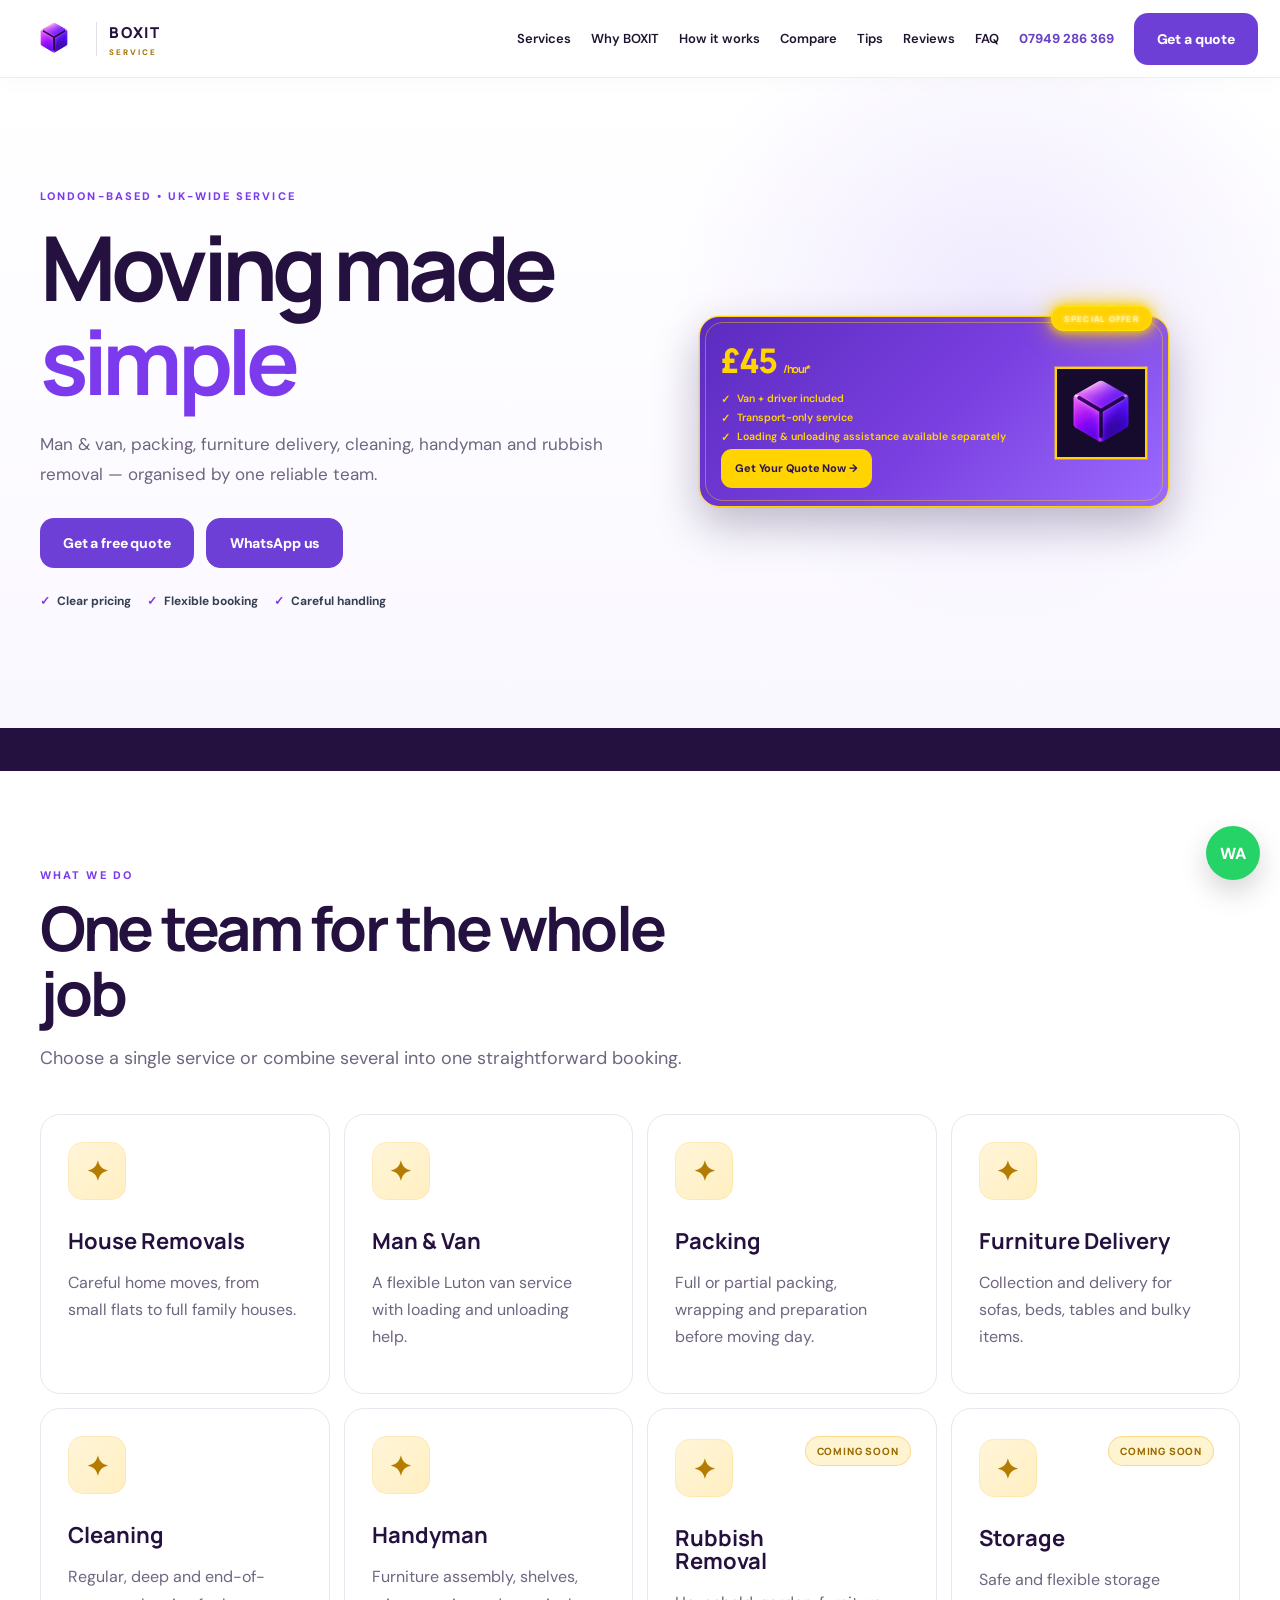
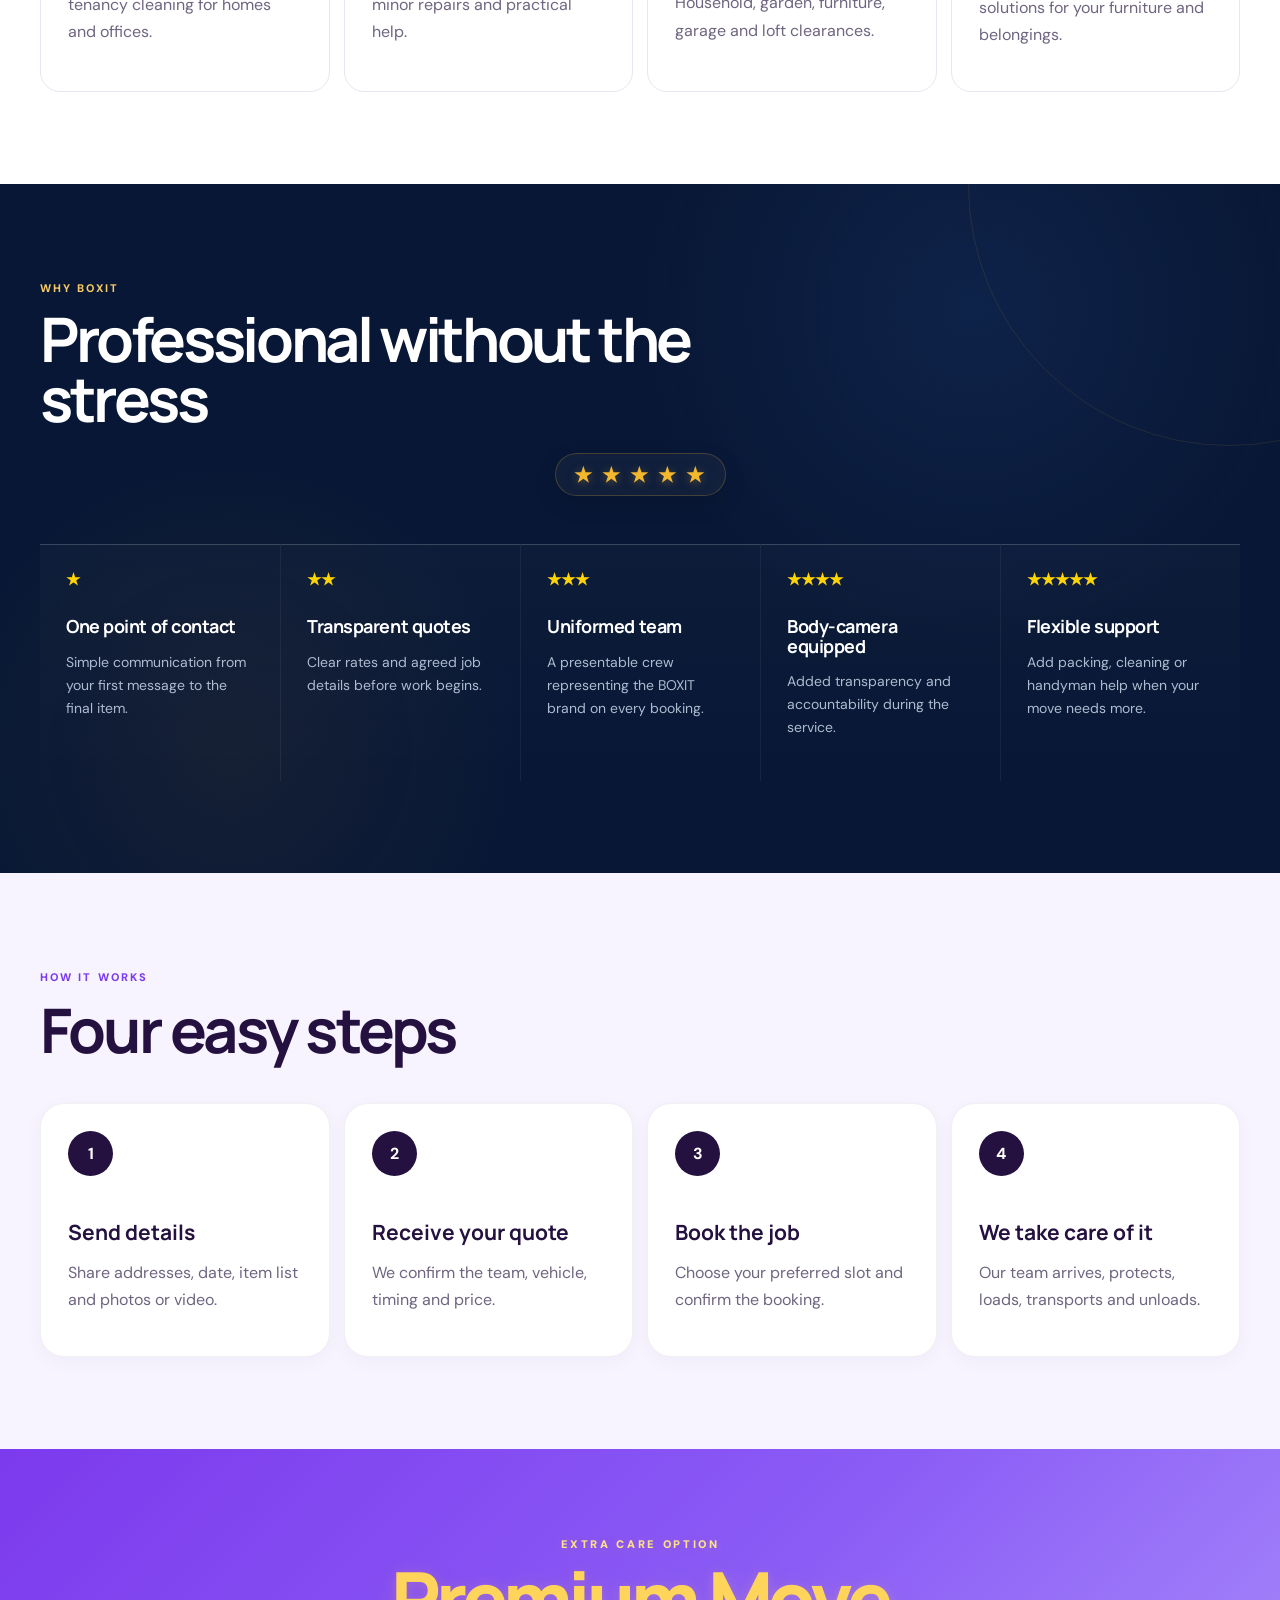
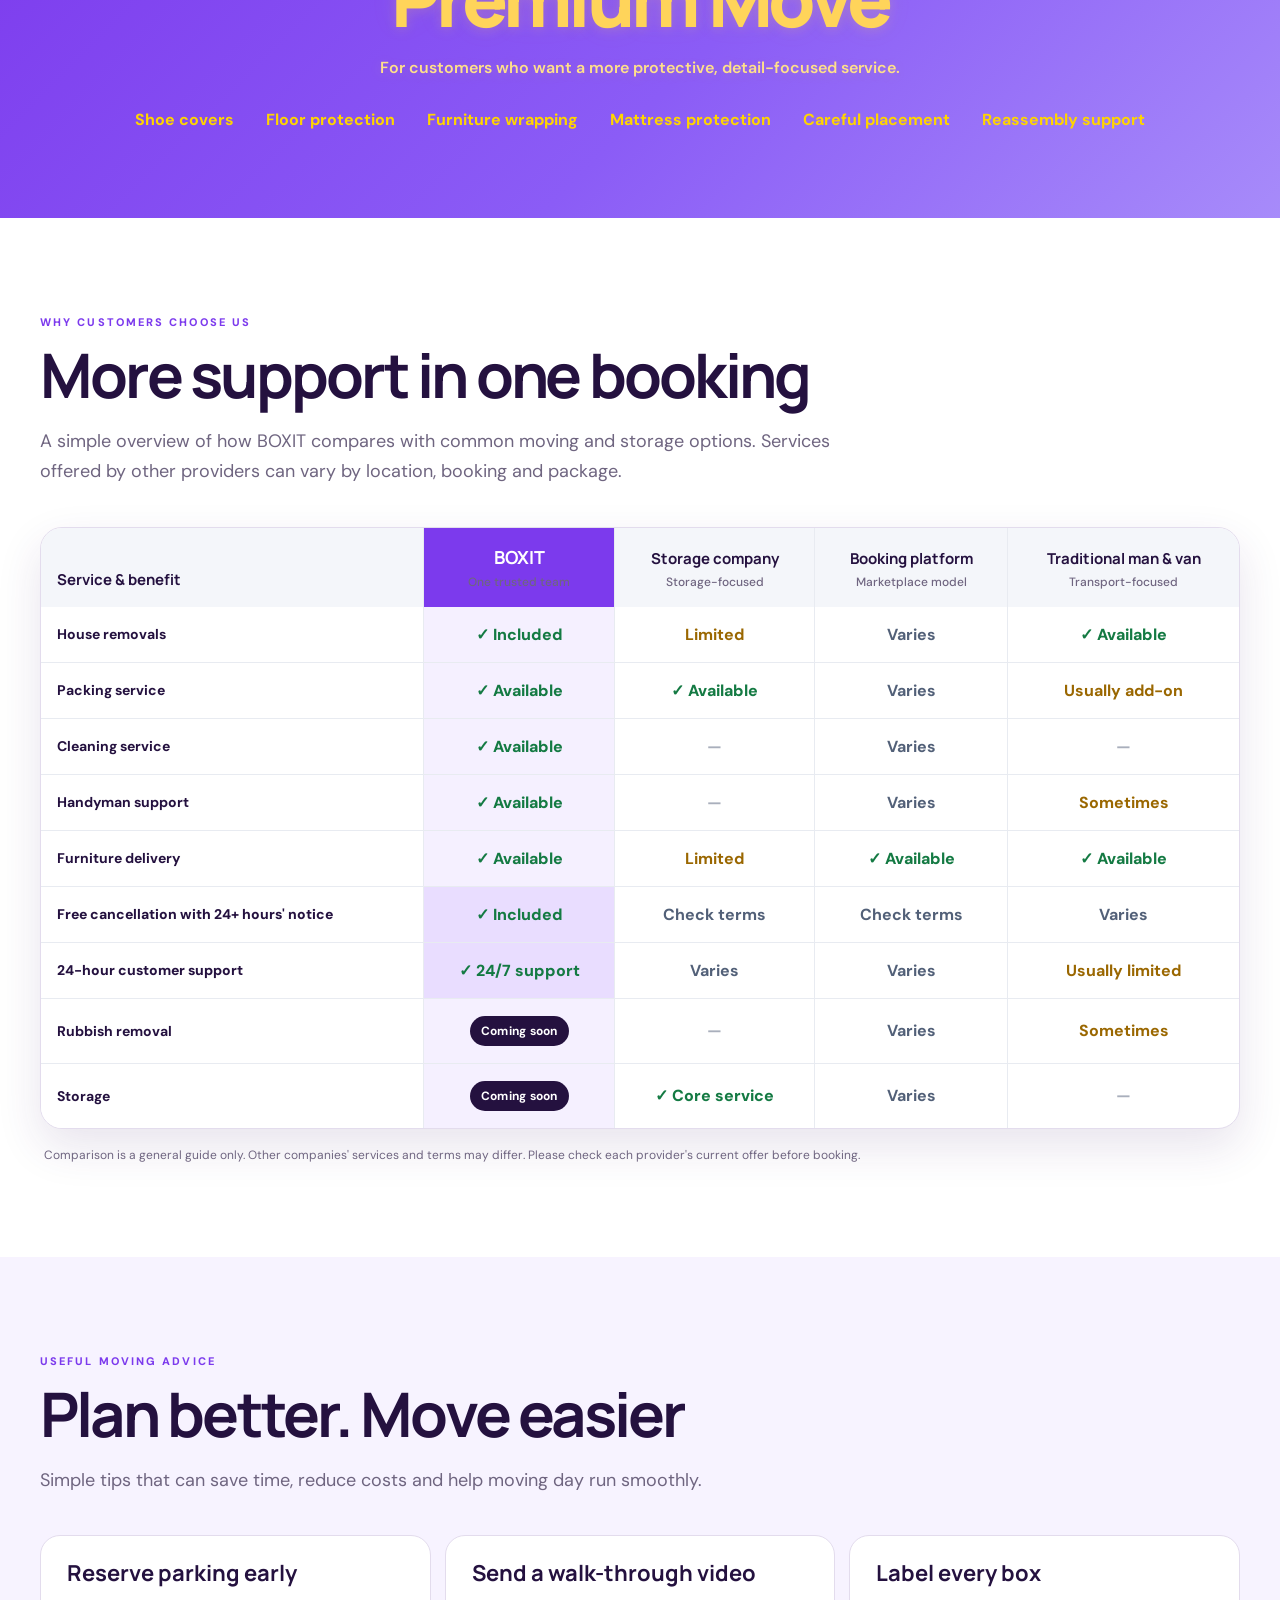
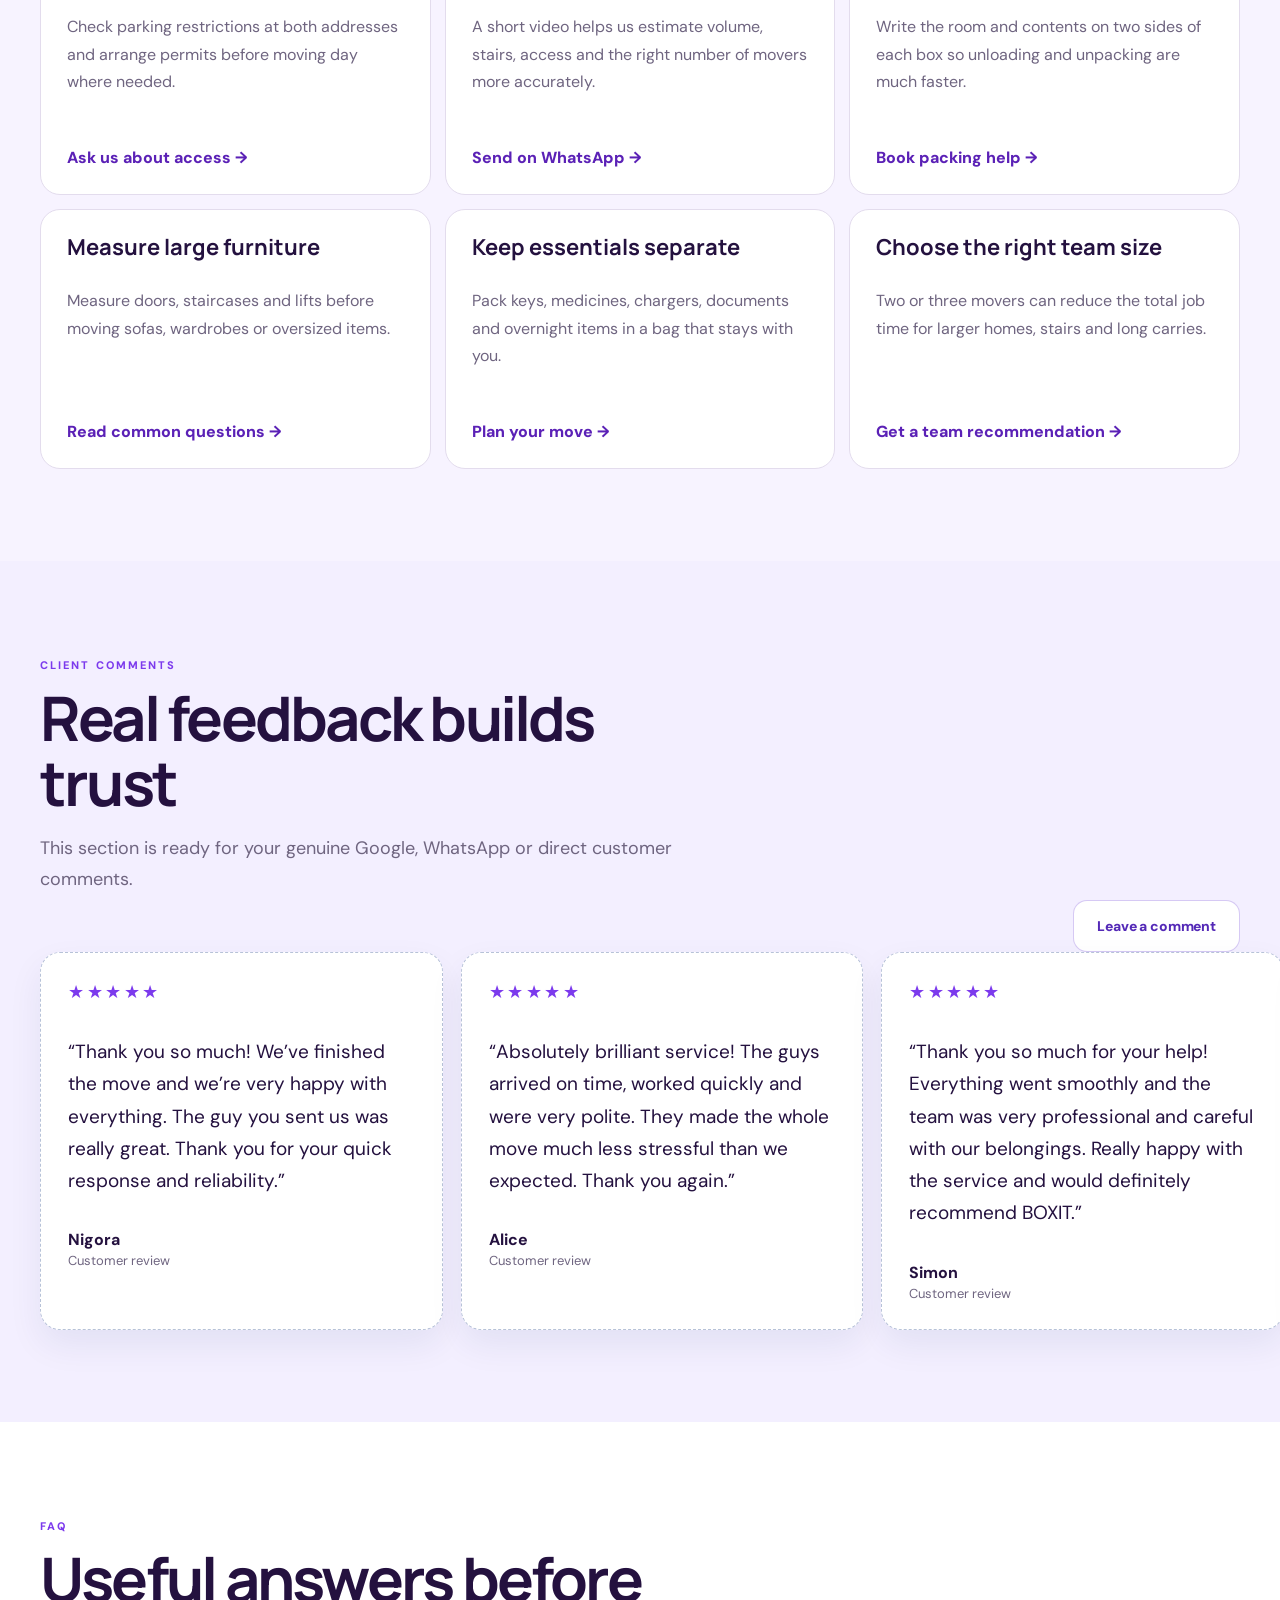
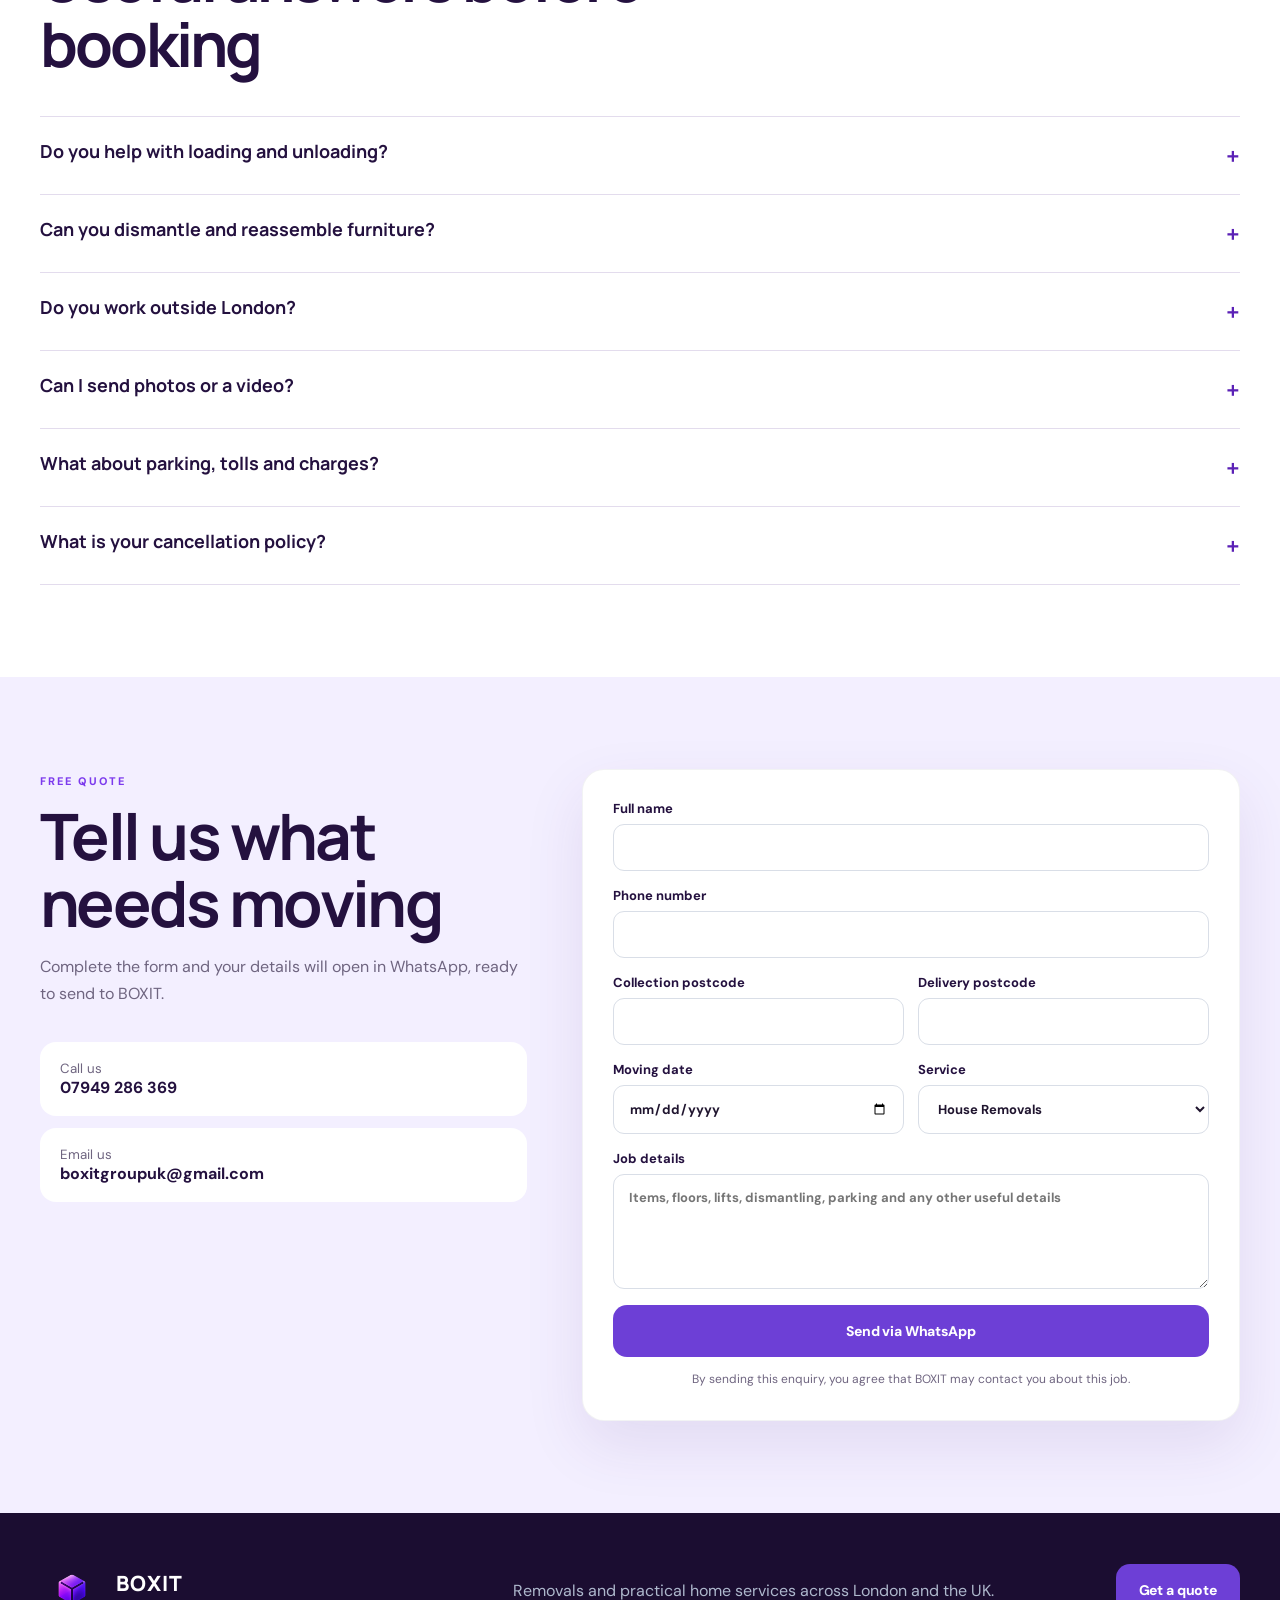
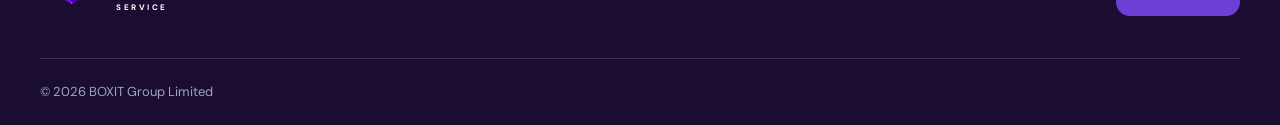
==== commit abcffaae: "in progress" ====
--- a/index.html
+++ b/index.html
@@ -4078,6 +4078,263 @@
     object-position:center !important;
     display:block !important;
     flex:none !important;
+  }
+
+
+  /* ---------- Premium Move: text only, no white backgrounds ---------- */
+  .premium-list{
+    display:flex !important;
+    flex-wrap:wrap !important;
+    justify-content:center !important;
+    gap:10px 28px !important;
+  }
+  .premium-list span{
+    background:transparent !important;
+    background-color:transparent !important;
+    border:0 !important;
+    box-shadow:none !important;
+    padding:0 !important;
+    margin:0 !important;
+    border-radius:0 !important;
+    color:#FFD400 !important;
+    font-weight:700 !important;
+  }
+
+
+
+  /* Keep all six items on one row even on phones */
+  @media (max-width:600px){
+    .premium-list{
+      flex-wrap:nowrap !important;
+      gap:0 !important;
+      overflow:visible !important;
+    }
+    .premium-list span{
+      flex:1 1 0 !important;
+      font-size:clamp(8px, 2.45vw, 13px) !important;
+      letter-spacing:-.2px !important;
+    }
+  }
+
+
+  /* ---------- Premium Move: FORCE ALL ITEMS ON ONE LINE ---------- */
+  .premium-list{
+    display:flex !important;
+    flex-direction:row !important;
+    flex-wrap:nowrap !important;
+    align-items:center !important;
+    justify-content:center !important;
+    width:100% !important;
+    max-width:none !important;
+    gap:clamp(8px, 2.5vw, 32px) !important;
+    white-space:nowrap !important;
+  }
+  .premium-list > span{
+    display:block !important;
+    flex:0 1 auto !important;
+    width:auto !important;
+    min-width:0 !important;
+    margin:0 !important;
+    padding:0 !important;
+    white-space:nowrap !important;
+    text-align:center !important;
+    background:transparent !important;
+    border:0 !important;
+    box-shadow:none !important;
+    color:#FFD400 !important;
+    cursor:default !important;
+    transition:none !important;
+    transform:none !important;
+  }
+  .premium-list > span:hover,
+  .premium-list > span:focus,
+  .premium-list > span:active{
+    color:#FFD400 !important;
+    background:transparent !important;
+    border:0 !important;
+    box-shadow:none !important;
+    transform:none !important;
+  }
+
+  /* Desktop and mobile: never stack */
+  @media (max-width:700px){
+    .premium-list{
+      display:flex !important;
+      flex-direction:row !important;
+      flex-wrap:nowrap !important;
+      gap:clamp(4px, 1.6vw, 12px) !important;
+    }
+    .premium-list > span{
+      flex:1 1 0 !important;
+      font-size:clamp(7px, 2.35vw, 12px) !important;
+      letter-spacing:-.3px !important;
+    }
+  }
+
+
+  /* ---------- Special Offer: use logo.jpg instead of CSS box ---------- */
+  #offer .offer-box-art{
+    display:none !important;
+  }
+  #offer .offer-logo-image{
+    display:flex !important;
+    align-items:center !important;
+    justify-content:center !important;
+    overflow:hidden !important;
+    background:transparent !important;
+    border:1px solid #FFD400 !important;
+  }
+  #offer .offer-logo-image img{
+    width:100% !important;
+    height:100% !important;
+    object-fit:contain !important;
+    display:block !important;
+  }
+
+
+  /* ---------- Special Offer label: ultra-bright gold ---------- */
+  #offer .offer-ribbon{
+    background:#FFD400 !important;
+    color:#FFF3A0 !important;
+    border-color:#FFE600 !important;
+    text-shadow:
+            0 0 4px rgba(255,255,255,.95),
+            0 0 10px rgba(255,212,0,.95),
+            0 0 20px rgba(255,212,0,.75) !important;
+    box-shadow:
+            0 0 8px rgba(255,212,0,.95),
+            0 0 18px rgba(255,212,0,.75),
+            0 0 32px rgba(255,212,0,.45) !important;
+  }
+
+
+  /* ---------- Special Offer: purple logo visibility ---------- */
+  #offer .offer-card{
+    background:
+            linear-gradient(135deg, #5B2BBF 0%, #7A3FE0 52%, #9B6BFF 100%) !important;
+  }
+  #offer .offer-logo-image{
+    background:#FFFFFF !important;
+    border:2px solid #FFD400 !important;
+    padding:6px !important;
+    box-shadow:
+            0 0 0 1px rgba(255,212,0,.35),
+            0 8px 20px rgba(37,12,88,.25) !important;
+  }
+  #offer .offer-logo-image img{
+    width:100% !important;
+    height:100% !important;
+    object-fit:contain !important;
+    background:#FFFFFF !important;
+    display:block !important;
+  }
+
+
+  /* ---------- FIX: Special Offer logo.jpg must be visible ---------- */
+  #offer .offer-logo-image{
+    width:92px !important;
+    height:92px !important;
+    display:flex !important;
+    align-items:center !important;
+    justify-content:center !important;
+    padding:0 !important;
+    overflow:hidden !important;
+    background:#160A2D !important;
+    border:2px solid #FFD400 !important;
+    box-shadow:0 0 0 1px rgba(255,212,0,.4) !important;
+    border-radius:0 !important;
+  }
+  #offer .offer-logo-image img,
+  #offer .offer-badge.offer-logo-image img{
+    display:block !important;
+    visibility:visible !important;
+    opacity:1 !important;
+    position:static !important;
+    z-index:5 !important;
+    width:100% !important;
+    height:100% !important;
+    max-width:none !important;
+    max-height:none !important;
+    object-fit:cover !important;
+    object-position:center !important;
+    background:transparent !important;
+  }
+  #offer .offer-logo-image:after{
+    display:none !important;
+  }
+
+
+
+
+  /* ---------- Reviews: 3 visible, one exits and the next enters ---------- */
+  #reviews{
+    overflow:hidden !important;
+  }
+
+  #reviews .review-grid{
+    display:flex !important;
+    flex-wrap:nowrap !important;
+    align-items:stretch !important;
+    justify-content:flex-start !important;
+    width:max-content !important;
+    max-width:none !important;
+    gap:18px !important;
+    margin:0 !important;
+    padding:0 !important;
+    animation:reviewCarousel 16s linear infinite !important;
+    will-change:transform;
+  }
+
+  #reviews .review-grid .review-placeholder{
+    flex:0 0 calc((100vw - 72px) / 3) !important;
+    width:calc((100vw - 72px) / 3) !important;
+    min-width:calc((100vw - 72px) / 3) !important;
+    box-sizing:border-box !important;
+  }
+
+  /* Move exactly one card width each cycle.
+   Four original cards are followed by clones for a seamless loop. */
+  @keyframes reviewCarousel{
+    0%, 18%{
+      transform:translateX(0);
+    }
+    25%, 43%{
+      transform:translateX(calc(-1 * ((100vw - 72px) / 3 + 18px)));
+    }
+    50%, 68%{
+      transform:translateX(calc(-2 * ((100vw - 72px) / 3 + 18px)));
+    }
+    75%, 93%{
+      transform:translateX(calc(-3 * ((100vw - 72px) / 3 + 18px)));
+    }
+    100%{
+      transform:translateX(0);
+    }
+  }
+
+  #reviews .review-grid:hover{
+    animation-play-state:paused !important;
+  }
+
+  @media(max-width:700px){
+    #reviews .review-grid{
+      gap:12px !important;
+      animation-duration:12s !important;
+    }
+
+    #reviews .review-grid .review-placeholder{
+      flex:0 0 calc(100vw - 48px) !important;
+      width:calc(100vw - 48px) !important;
+      min-width:calc(100vw - 48px) !important;
+    }
+
+    @keyframes reviewCarousel{
+      0%, 18%{ transform:translateX(0); }
+      25%, 43%{ transform:translateX(calc(-1 * (100vw - 36px))); }
+      50%, 68%{ transform:translateX(calc(-2 * (100vw - 36px))); }
+      75%, 93%{ transform:translateX(calc(-3 * (100vw - 36px))); }
+      100%{ transform:translateX(0); }
+    }
   }
 
 </style>
@@ -4139,17 +4396,9 @@
           </a>
         </div>
 
-        <!-- Pure HTML/CSS moving box illustration -->
-        <div class="offer-badge offer-box-art" aria-label="Moving box illustration" role="img">
-          <div class="box-art">
-            <span class="box-top"></span>
-            <span class="box-left"></span>
-            <span class="box-right"></span>
-            <span class="box-front">
-              <b>BOXIT</b>
-            </span>
-            <span class="box-tape"></span>
-          </div>
+        <!-- logo.jpg used for the Special Offer image -->
+        <div class="offer-badge offer-logo-image" aria-label="BOXIT logo">
+          <img src="logo.jpg" alt="BOXIT logo">
         </div>
 
       </div>
@@ -4281,11 +4530,47 @@
       <a class="btn btn-ghost" href="https://wa.me/447949286369?text=Hello%20BOXIT%2C%20I%20would%20like%20to%20leave%20feedback." target="_blank" rel="noopener">Leave a comment</a>
     </div>
     <div class="review-grid">
-      <article class="review-placeholder"><div class="stars">★★★★★</div><p>“Add a genuine client comment here.”</p><footer><strong>Verified customer</strong><span>Removal service</span></footer></article>
-      <article class="review-placeholder"><div class="stars">★★★★★</div><p>“Add a genuine client comment here.”</p><footer><strong>Verified customer</strong><span>Man & van service</span></footer></article>
-      <article class="review-placeholder"><div class="stars">★★★★★</div><p>“Add a genuine client comment here.”</p><footer><strong>Verified customer</strong><span>Cleaning or handyman service</span></footer></article>
+      <article class="review-placeholder">
+        <div class="stars">★★★★★</div>
+        <p>“Thank you so much! We’ve finished the move and we’re very happy with everything. The guy you sent us was really great. Thank you for your quick response and reliability.”</p>
+        <footer><strong>Nigora</strong><span>Customer review</span></footer>
+      </article>
+      <article class="review-placeholder">
+        <div class="stars">★★★★★</div>
+        <p>“Absolutely brilliant service! The guys arrived on time, worked quickly and were very polite. They made the whole move much less stressful than we expected. Thank you again.”</p>
+        <footer><strong>Alice</strong><span>Customer review</span></footer>
+      </article>
+      <article class="review-placeholder">
+        <div class="stars">★★★★★</div>
+        <p>“Thank you so much for your help! Everything went smoothly and the team was very professional and careful with our belongings. Really happy with the service and would definitely recommend BOXIT.”</p>
+        <footer><strong>Simon</strong><span>Customer review</span></footer>
+      </article>
+      <article class="review-placeholder">
+        <div class="stars">★★★★★</div>
+        <p>“You have no idea how happy and grateful I am! I actually had to move my things back again today. 🫣 Thank you so much for all your help. I’ll definitely recommend you to everyone.”</p>
+        <footer><strong>Ann</strong><span>Customer review</span></footer>
+      </article>
+      <article data-review-clone="true" class="review-placeholder">
+        <div class="stars">★★★★★</div>
+        <p>“Thank you so much! We’ve finished the move and we’re very happy with everything. The guy you sent us was really great. Thank you for your quick response and reliability.”</p>
+        <footer><strong>Nigora</strong><span>Customer review</span></footer>
+      </article>
+      <article data-review-clone="true" class="review-placeholder">
+        <div class="stars">★★★★★</div>
+        <p>“Absolutely brilliant service! The guys arrived on time, worked quickly and were very polite. They made the whole move much less stressful than we expected. Thank you again.”</p>
+        <footer><strong>Alice</strong><span>Customer review</span></footer>
+      </article>
+      <article data-review-clone="true" class="review-placeholder">
+        <div class="stars">★★★★★</div>
+        <p>“Thank you so much for your help! Everything went smoothly and the team was very professional and careful with our belongings. Really happy with the service and would definitely recommend BOXIT.”</p>
+        <footer><strong>Simon</strong><span>Customer review</span></footer>
+      </article>
+      <article data-review-clone="true" class="review-placeholder">
+        <div class="stars">★★★★★</div>
+        <p>“You have no idea how happy and grateful I am! I actually had to move my things back again today. 🫣 Thank you so much for all your help. I’ll definitely recommend you to everyone.”</p>
+        <footer><strong>Ann</strong><span>Customer review</span></footer>
+      </article>
     </div>
-    <p class="reviews-note">Replace these placeholders only with comments received from real customers. Do not publish invented names or reviews.</p>
   </section>
 
   <section id="faq" class="section-pad section-block faq-wrap">
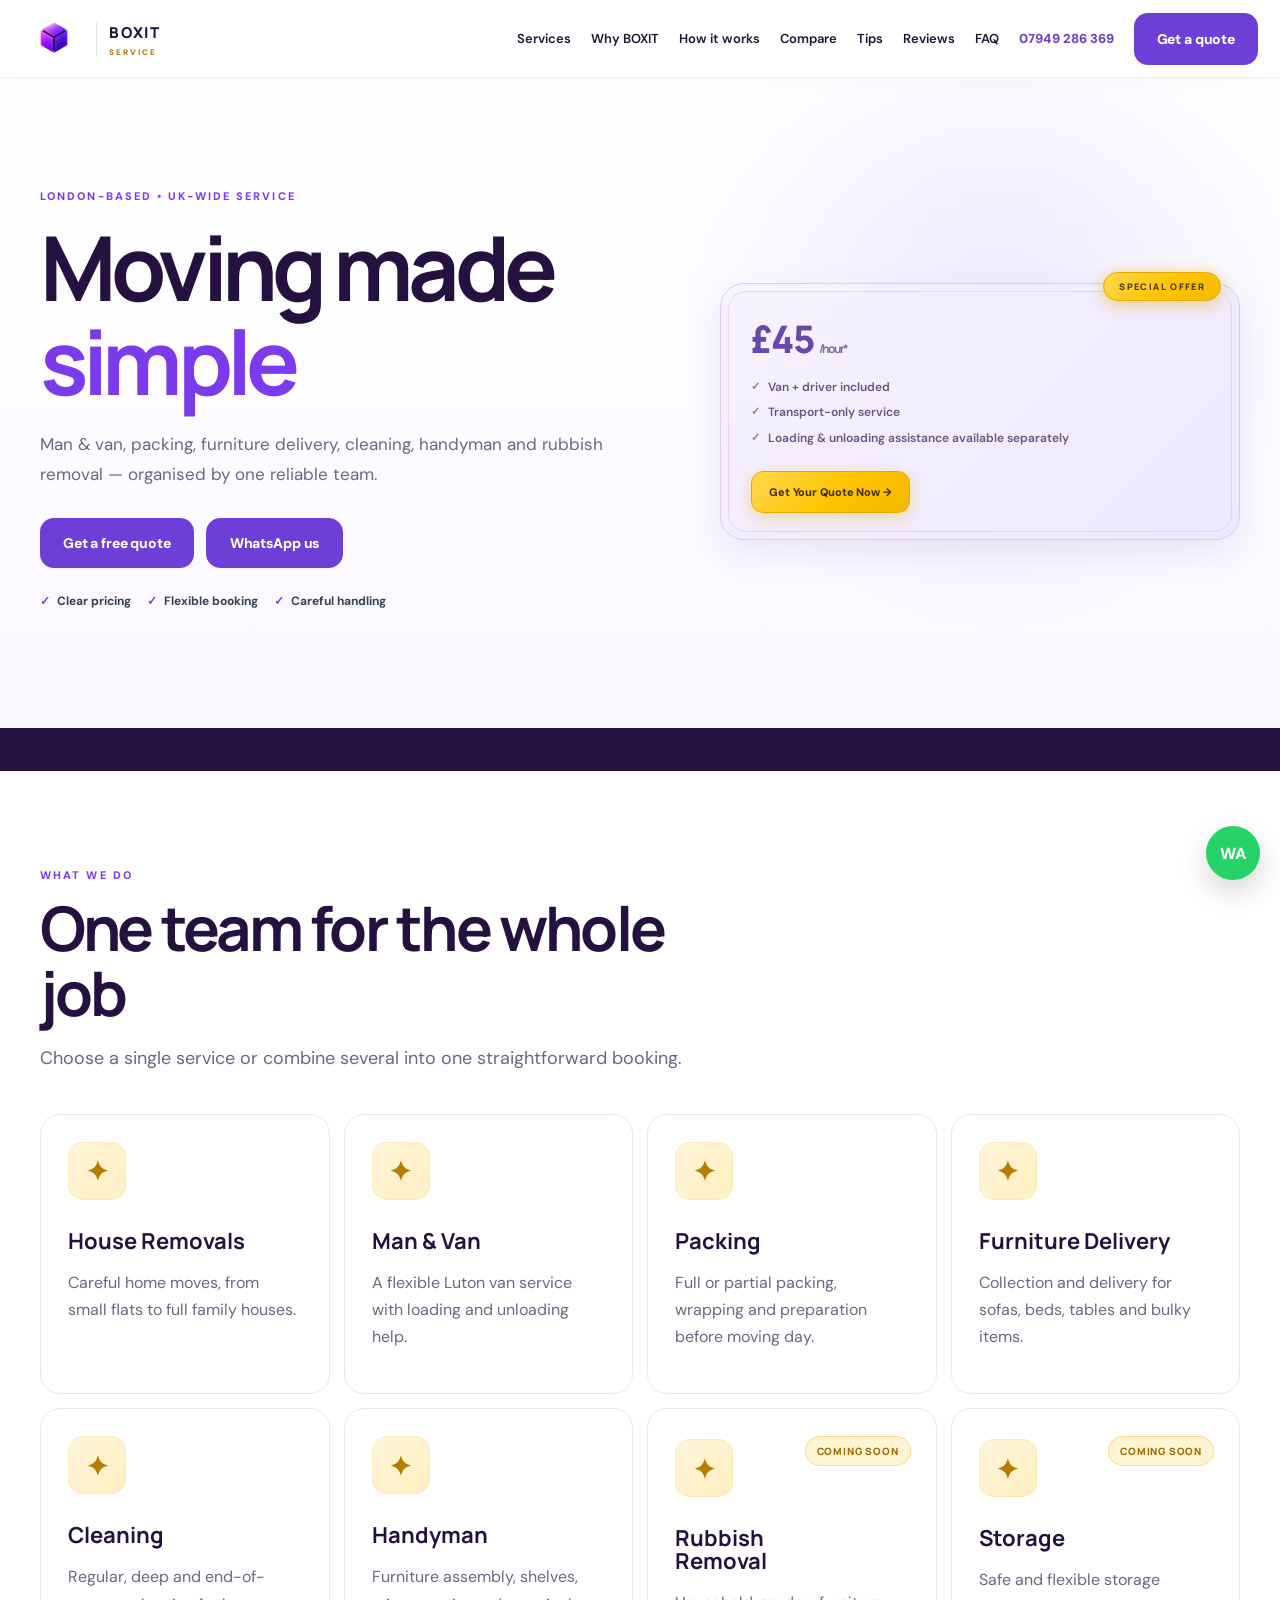
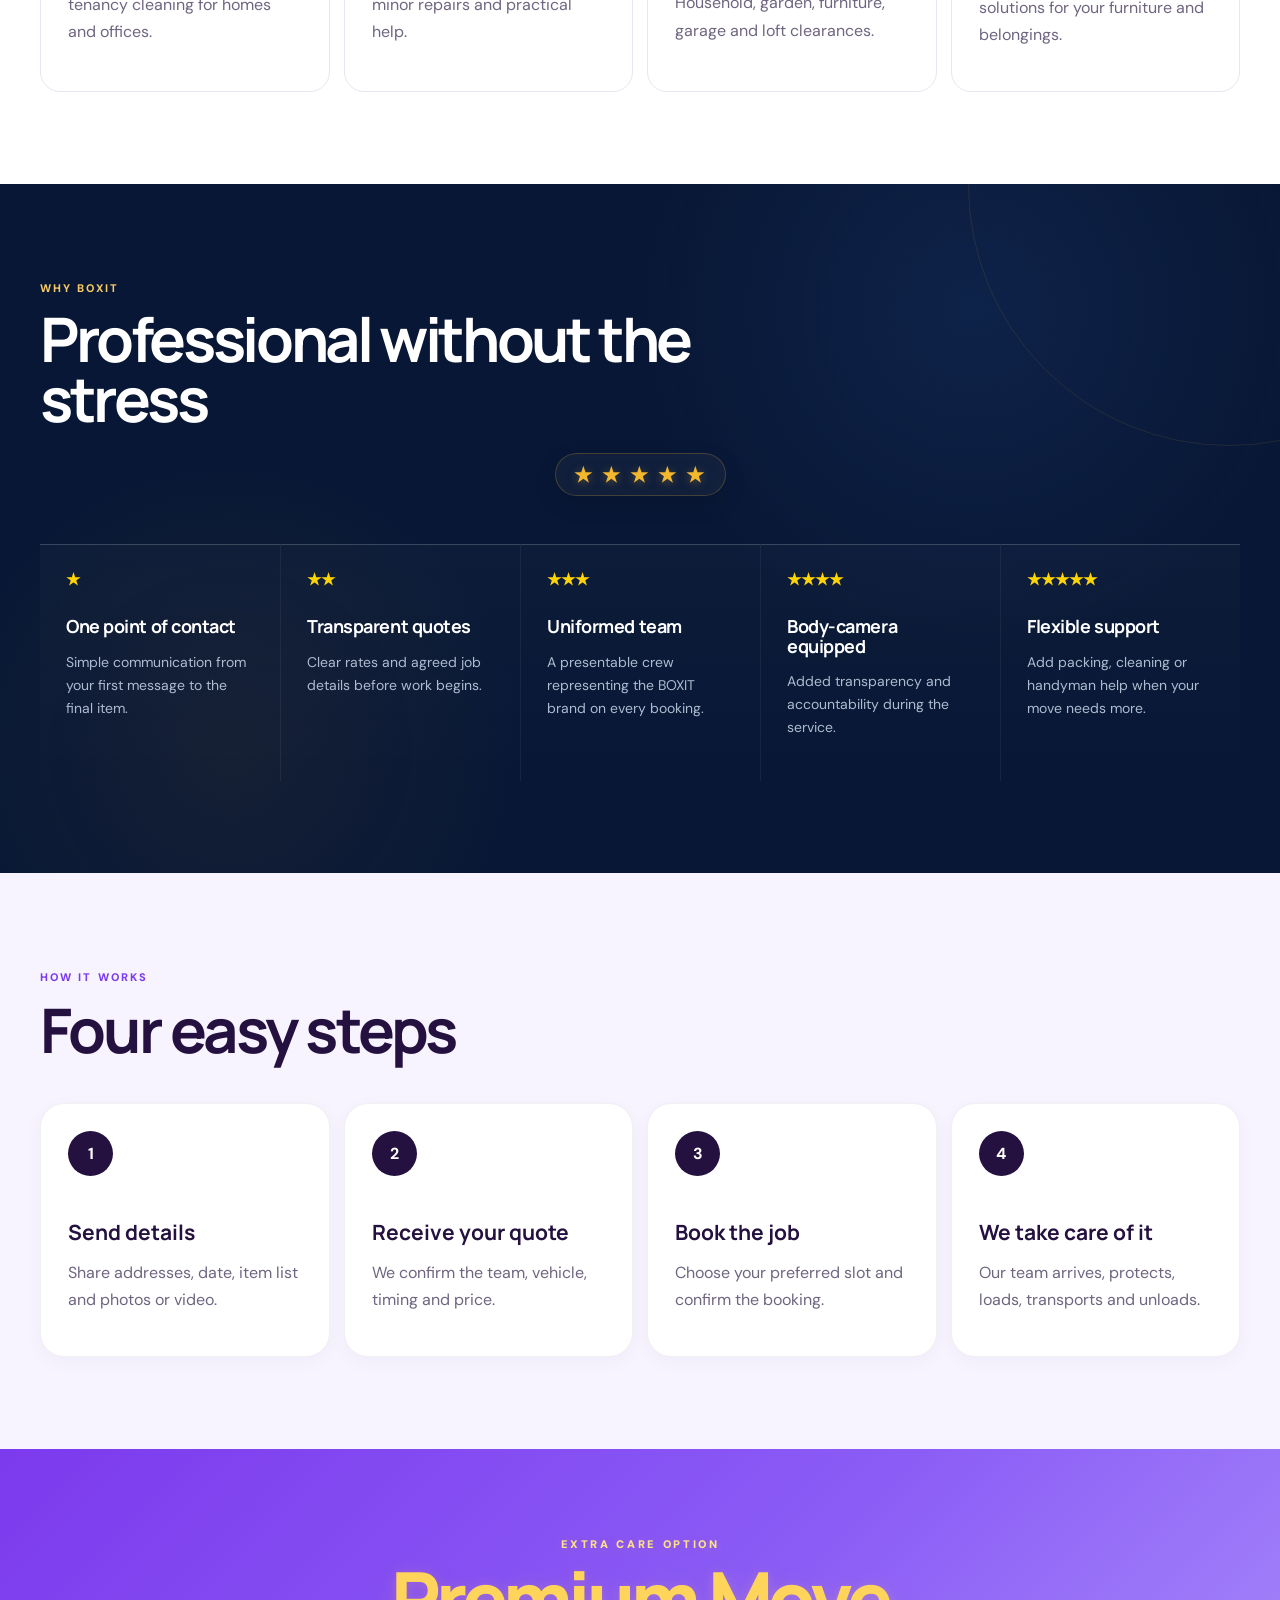
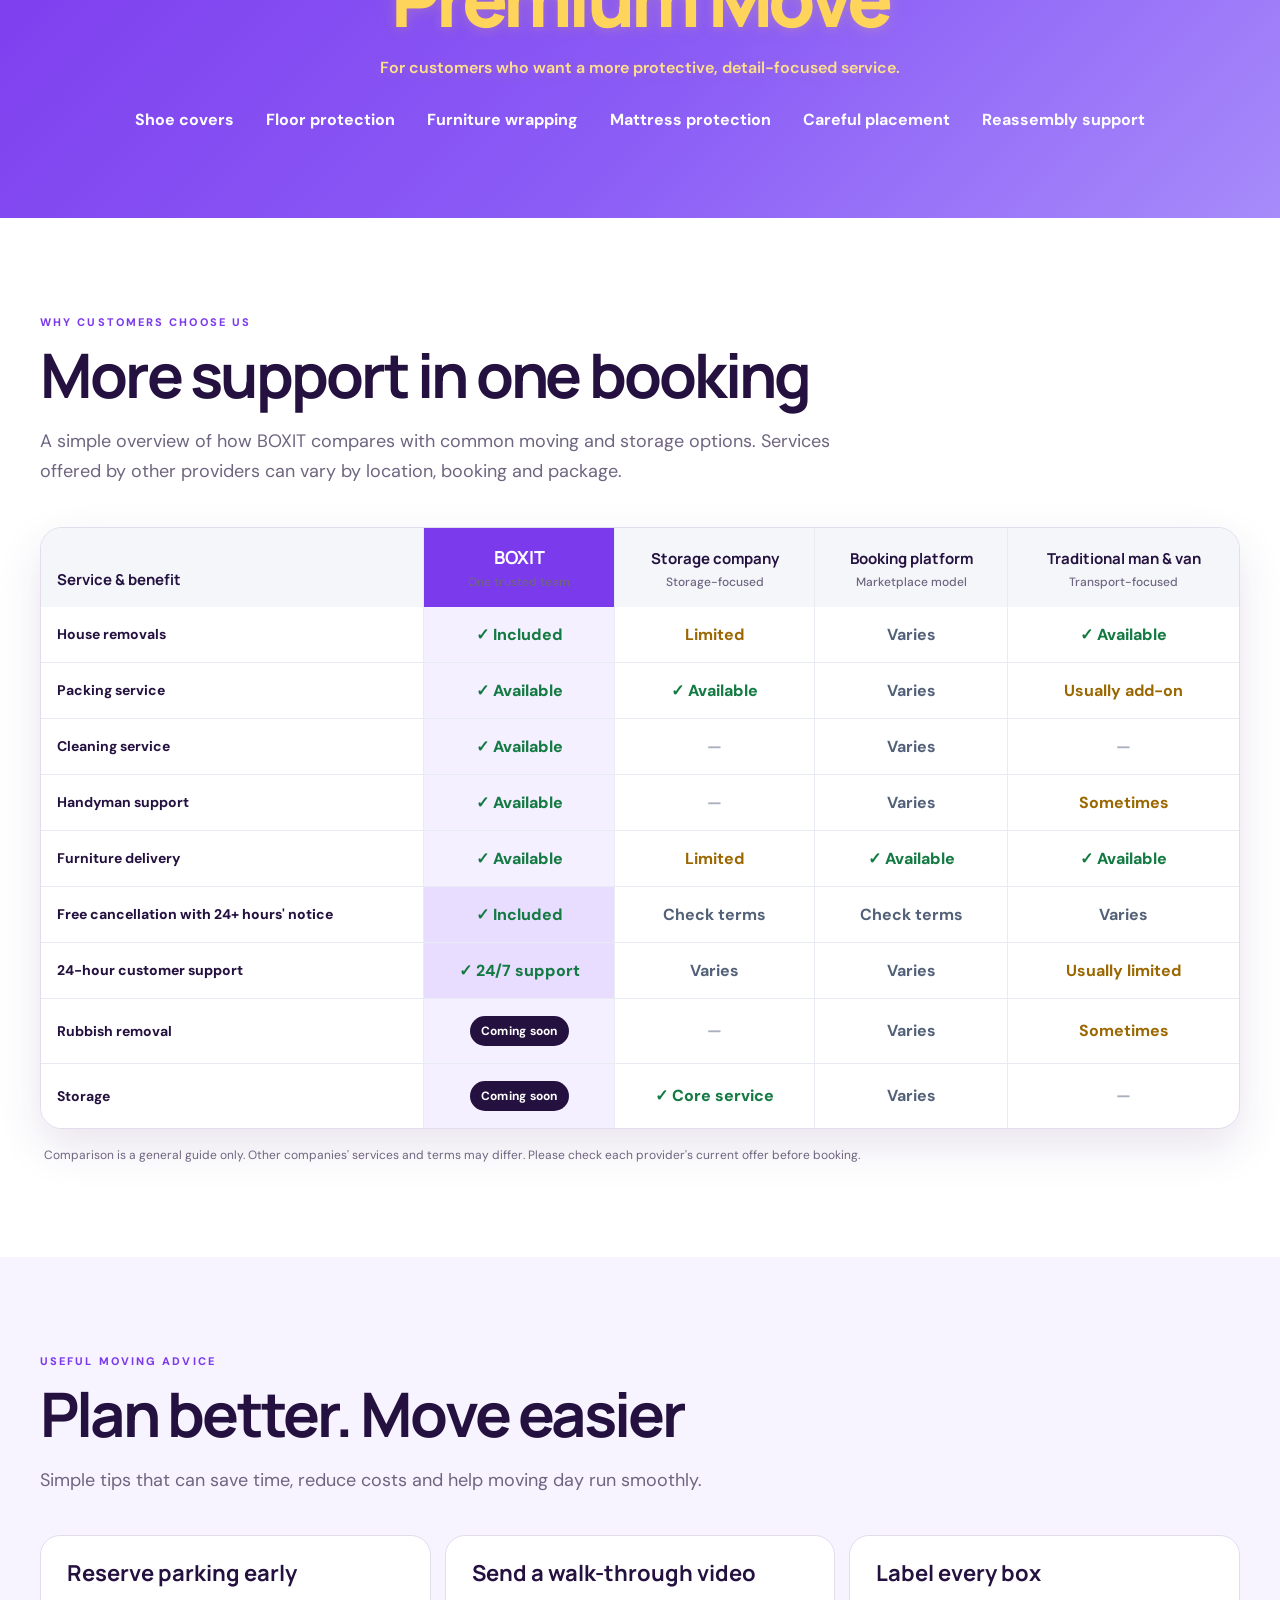
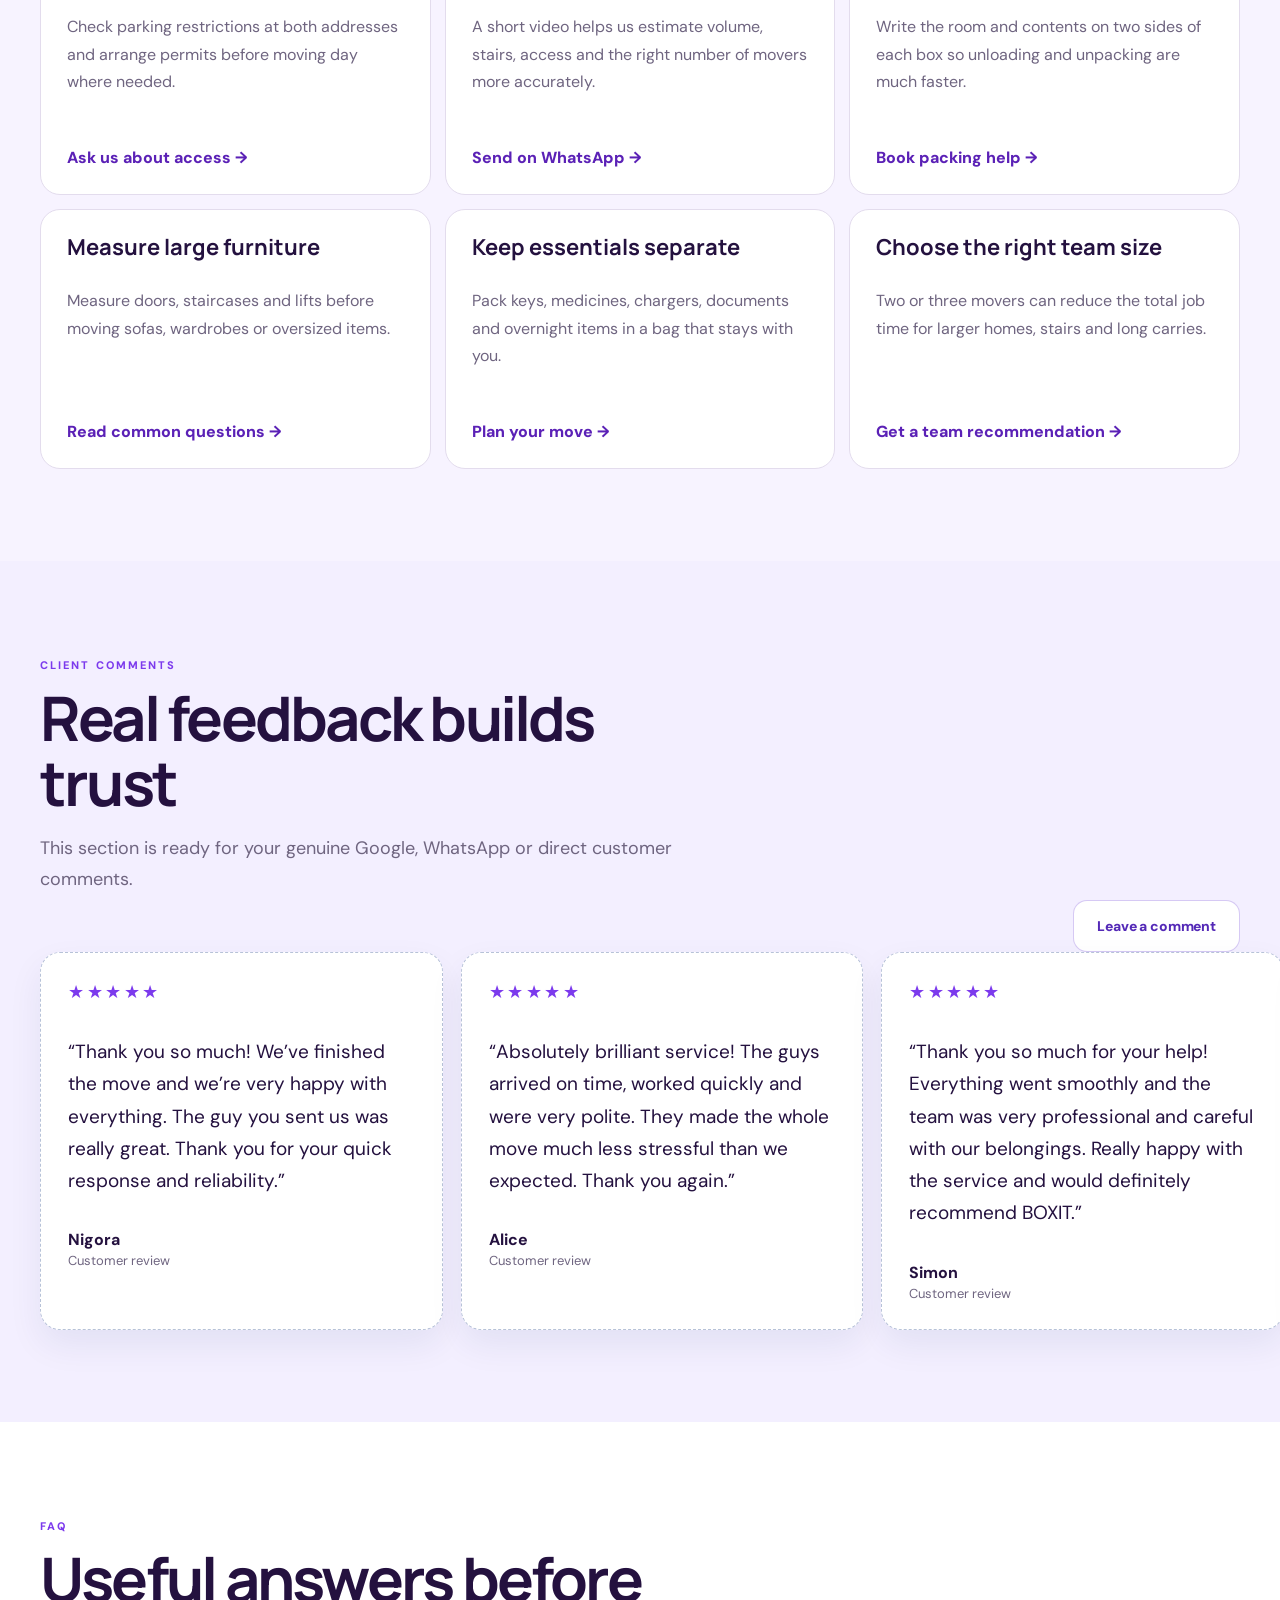
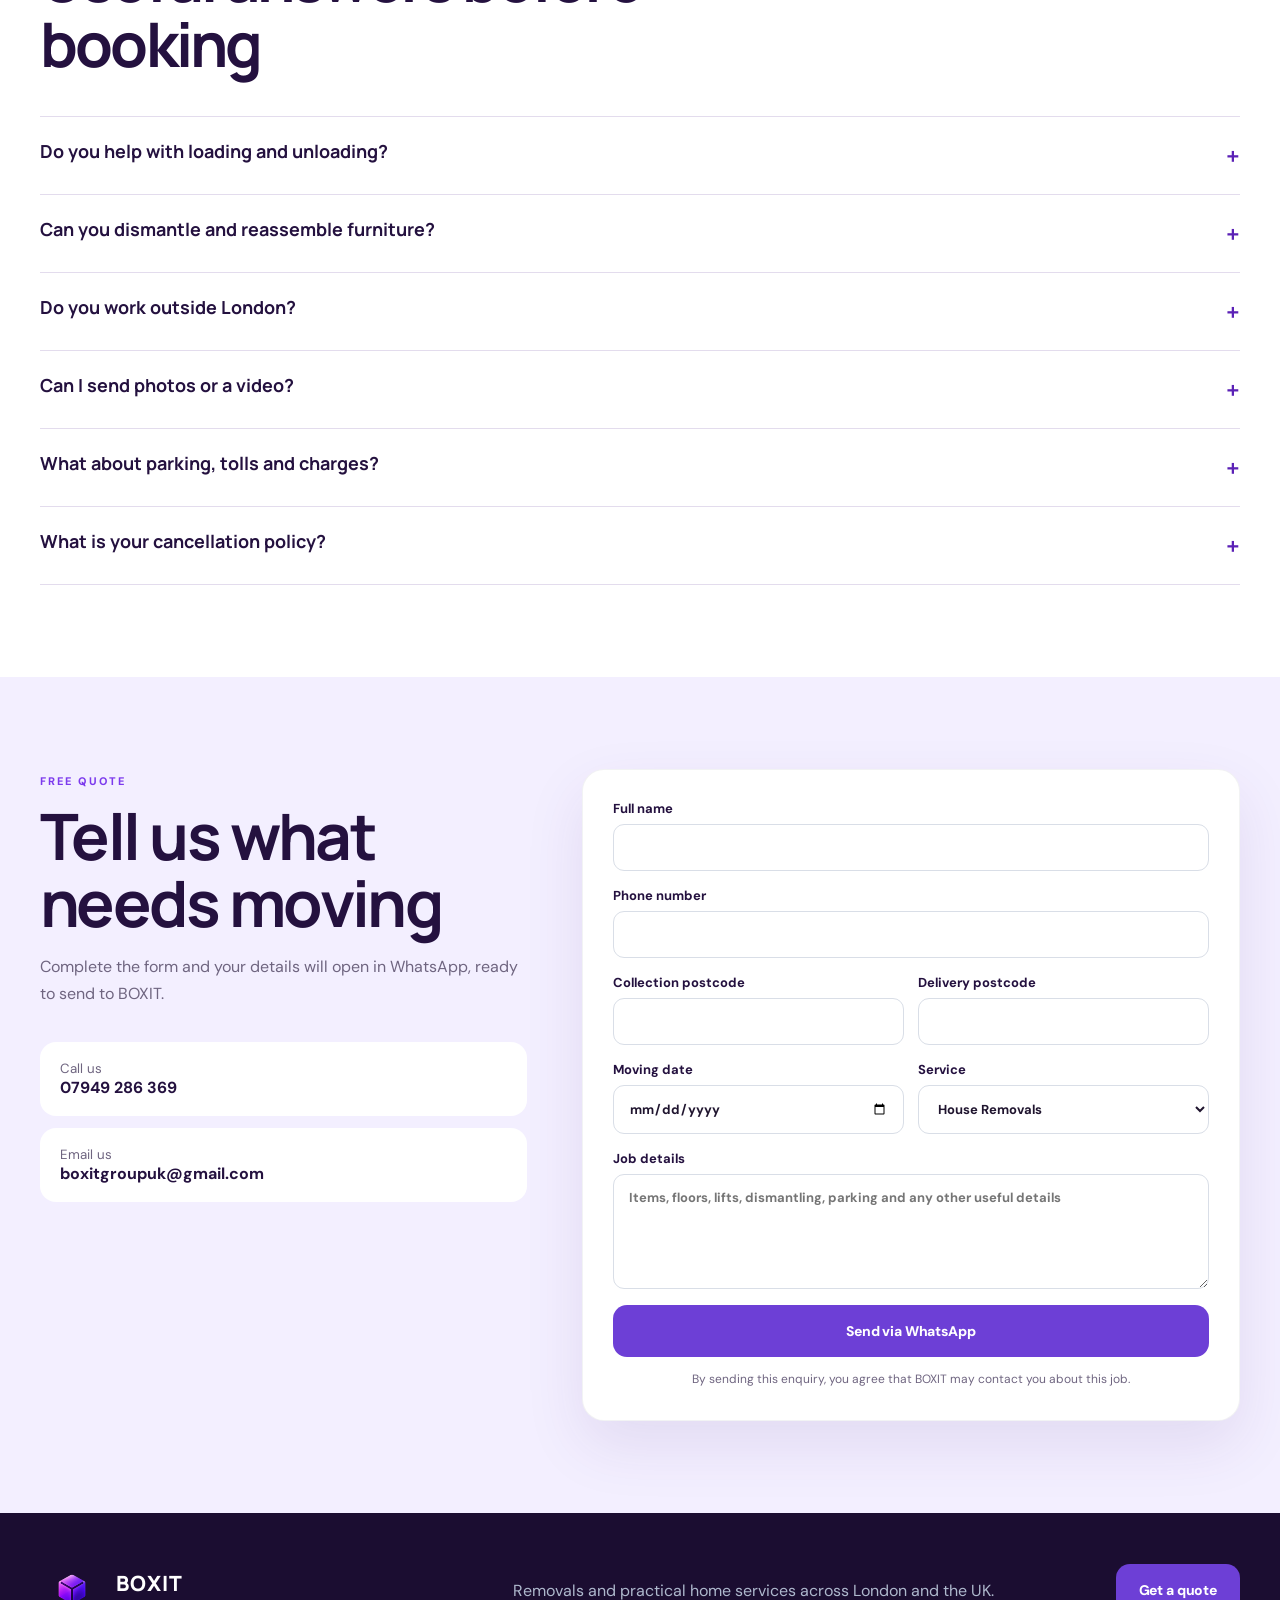
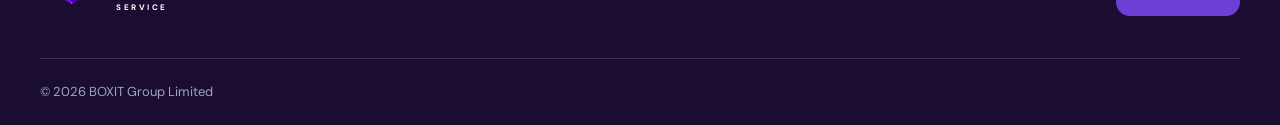
==== commit 57e3abef: "in progress" ====
--- a/index.html
+++ b/index.html
@@ -4293,7 +4293,7 @@
   }
 
   /* Move exactly one card width each cycle.
-   Four original cards are followed by clones for a seamless loop. */
+     Four original cards are followed by clones for a seamless loop. */
   @keyframes reviewCarousel{
     0%, 18%{
       transform:translateX(0);
@@ -4334,6 +4334,232 @@
       50%, 68%{ transform:translateX(calc(-2 * (100vw - 36px))); }
       75%, 93%{ transform:translateX(calc(-3 * (100vw - 36px))); }
       100%{ transform:translateX(0); }
+    }
+  }
+
+
+  /* ---------- Premium Move: two clean rows on mobile ---------- */
+  @media(max-width:700px){
+    .premium-list{
+      display:grid !important;
+      grid-template-columns:repeat(2, minmax(0, 1fr)) !important;
+      grid-template-rows:auto auto !important;
+      gap:14px 18px !important;
+      width:100% !important;
+      padding:0 12px !important;
+      box-sizing:border-box !important;
+      white-space:normal !important;
+      align-items:center !important;
+    }
+
+    .premium-list > span{
+      display:block !important;
+      width:auto !important;
+      min-width:0 !important;
+      flex:none !important;
+      white-space:normal !important;
+      text-align:center !important;
+      line-height:1.25 !important;
+      font-size:clamp(10px, 3vw, 13px) !important;
+      margin:0 !important;
+      padding:0 !important;
+      color:#FFD400 !important;
+    }
+  }
+
+  /* Desktop remains one row */
+  @media(min-width:701px){
+    .premium-list{
+      display:flex !important;
+      flex-wrap:nowrap !important;
+      justify-content:center !important;
+      align-items:center !important;
+      white-space:nowrap !important;
+    }
+  }
+
+
+  /* ---------- FIX: Premium Move — all 6 option labels white ---------- */
+  .premium-list > span,
+  .premium-list > span:hover,
+  .premium-list > span:focus,
+  .premium-list > span:active {
+    color:#ffffff !important;
+  }
+
+
+
+  /* =========================================================
+       FINAL SPECIAL OFFER REDESIGN — SOFT / EYE-FRIENDLY
+       - Removes the logo completely
+       - Replaces saturated purple + neon yellow with soft pastels
+       - Keeps the same content and CTA
+       ========================================================= */
+  #offer.offer-section{
+    width:100%;
+    margin-top:30px;
+    padding:0 !important;
+  }
+
+  #offer .offer-card{
+    position:relative;
+    width:min(520px,100%);
+    max-width:520px;
+    margin:0 0 0 auto;
+    padding:28px 30px 26px;
+    display:block;
+    box-sizing:border-box;
+    background:linear-gradient(135deg,#f7f2ff 0%,#f2edff 52%,#eee8ff 100%) !important;
+    border:1px solid #d9cafa !important;
+    border-radius:24px;
+    box-shadow:0 14px 34px rgba(80,58,125,.10) !important;
+    color:#4d3b78 !important;
+  }
+
+  #offer .offer-card:after{
+    content:"";
+    position:absolute;
+    inset:7px;
+    border:1px solid rgba(160,137,210,.22) !important;
+    border-radius:18px;
+    pointer-events:none;
+  }
+
+  #offer .offer-ribbon{
+    position:absolute;
+    top:-12px;
+    right:18px;
+    left:auto;
+    transform:none;
+    padding:7px 15px;
+    background:linear-gradient(135deg,#FFD84D 0%,#FFC400 55%,#F5B800 100%) !important;
+    color:#4A3500 !important;
+    border:1px solid #E5A900 !important;
+    border-radius:999px;
+    font:800 9px 'Manrope',sans-serif;
+    letter-spacing:.15em;
+    text-transform:uppercase;
+    box-shadow:0 5px 16px rgba(224,171,0,.32),0 0 14px rgba(255,212,0,.28) !important;
+    text-shadow:none !important;
+    z-index:2;
+  }
+
+  #offer .offer-content{
+    position:relative;
+    z-index:1;
+  }
+
+  #offer .offer-price{
+    display:flex;
+    align-items:baseline;
+    gap:6px;
+    margin:0;
+    font:800 38px 'Manrope',sans-serif;
+    letter-spacing:-.045em;
+    color:#6849a8 !important;
+  }
+
+  #offer .offer-price small{
+    font-size:12px;
+    font-weight:700;
+    color:#7d6a9d !important;
+  }
+
+  #offer .offer-list{
+    list-style:none;
+    margin:15px 0 20px;
+    padding:0;
+    display:grid;
+    gap:8px;
+  }
+
+  #offer .offer-list li{
+    display:flex;
+    align-items:flex-start;
+    gap:8px;
+    font-weight:600;
+    font-size:12px;
+    line-height:1.45;
+    color:#65567f !important;
+  }
+
+  #offer .offer-list li b{
+    flex:0 0 auto;
+    color:#8d72c5 !important;
+    font-weight:800;
+  }
+
+  #offer .offer-cta{
+    display:inline-flex;
+    align-items:center;
+    justify-content:center;
+    min-height:42px;
+    padding:11px 17px;
+    border-radius:12px;
+    background:linear-gradient(135deg,#FFD84D 0%,#FFC400 55%,#F5B800 100%) !important;
+    color:#3F2D00 !important;
+    border:1px solid #E5A900 !important;
+    box-shadow:0 7px 18px rgba(224,171,0,.25),0 0 12px rgba(255,212,0,.18) !important;
+    font-weight:800 !important;
+    text-shadow:none !important;
+  }
+
+  #offer .offer-cta:hover{
+    background:linear-gradient(135deg,#FFE16A 0%,#FFD033 55%,#F7C11B 100%) !important;
+    color:#3F2D00 !important;
+    border-color:#DFA500 !important;
+    box-shadow:0 10px 22px rgba(224,171,0,.30),0 0 16px rgba(255,212,0,.24) !important;
+    transform:translateY(-1px);
+  }
+
+  /* Remove any legacy logo/badge styling if old markup is ever restored. */
+  #offer .offer-logo-image,
+  #offer .offer-badge{
+    display:none !important;
+  }
+
+  @media(max-width:960px){
+    #offer .offer-card{
+      margin:0;
+      width:100%;
+      max-width:520px;
+    }
+  }
+
+  @media(max-width:600px){
+    #offer.offer-section{
+      margin-top:26px;
+    }
+
+    #offer .offer-card{
+      padding:24px 22px 22px;
+      border-radius:21px;
+    }
+
+    #offer .offer-price{
+      font-size:34px;
+    }
+
+    #offer .offer-list{
+      margin-top:13px;
+      margin-bottom:18px;
+      gap:7px;
+    }
+
+    #offer .offer-list li{
+      font-size:11.5px;
+    }
+
+    #offer .offer-ribbon{
+      right:14px;
+      top:-11px;
+      padding:6px 12px;
+      font-size:8px;
+    }
+
+    #offer .offer-cta{
+      min-height:40px;
+      padding:10px 15px;
     }
   }
 
@@ -4394,11 +4620,6 @@
           <a class="btn offer-cta" href="#quote">
             Get Your Quote Now →
           </a>
-        </div>
-
-        <!-- logo.jpg used for the Special Offer image -->
-        <div class="offer-badge offer-logo-image" aria-label="BOXIT logo">
-          <img src="logo.jpg" alt="BOXIT logo">
         </div>
 
       </div>
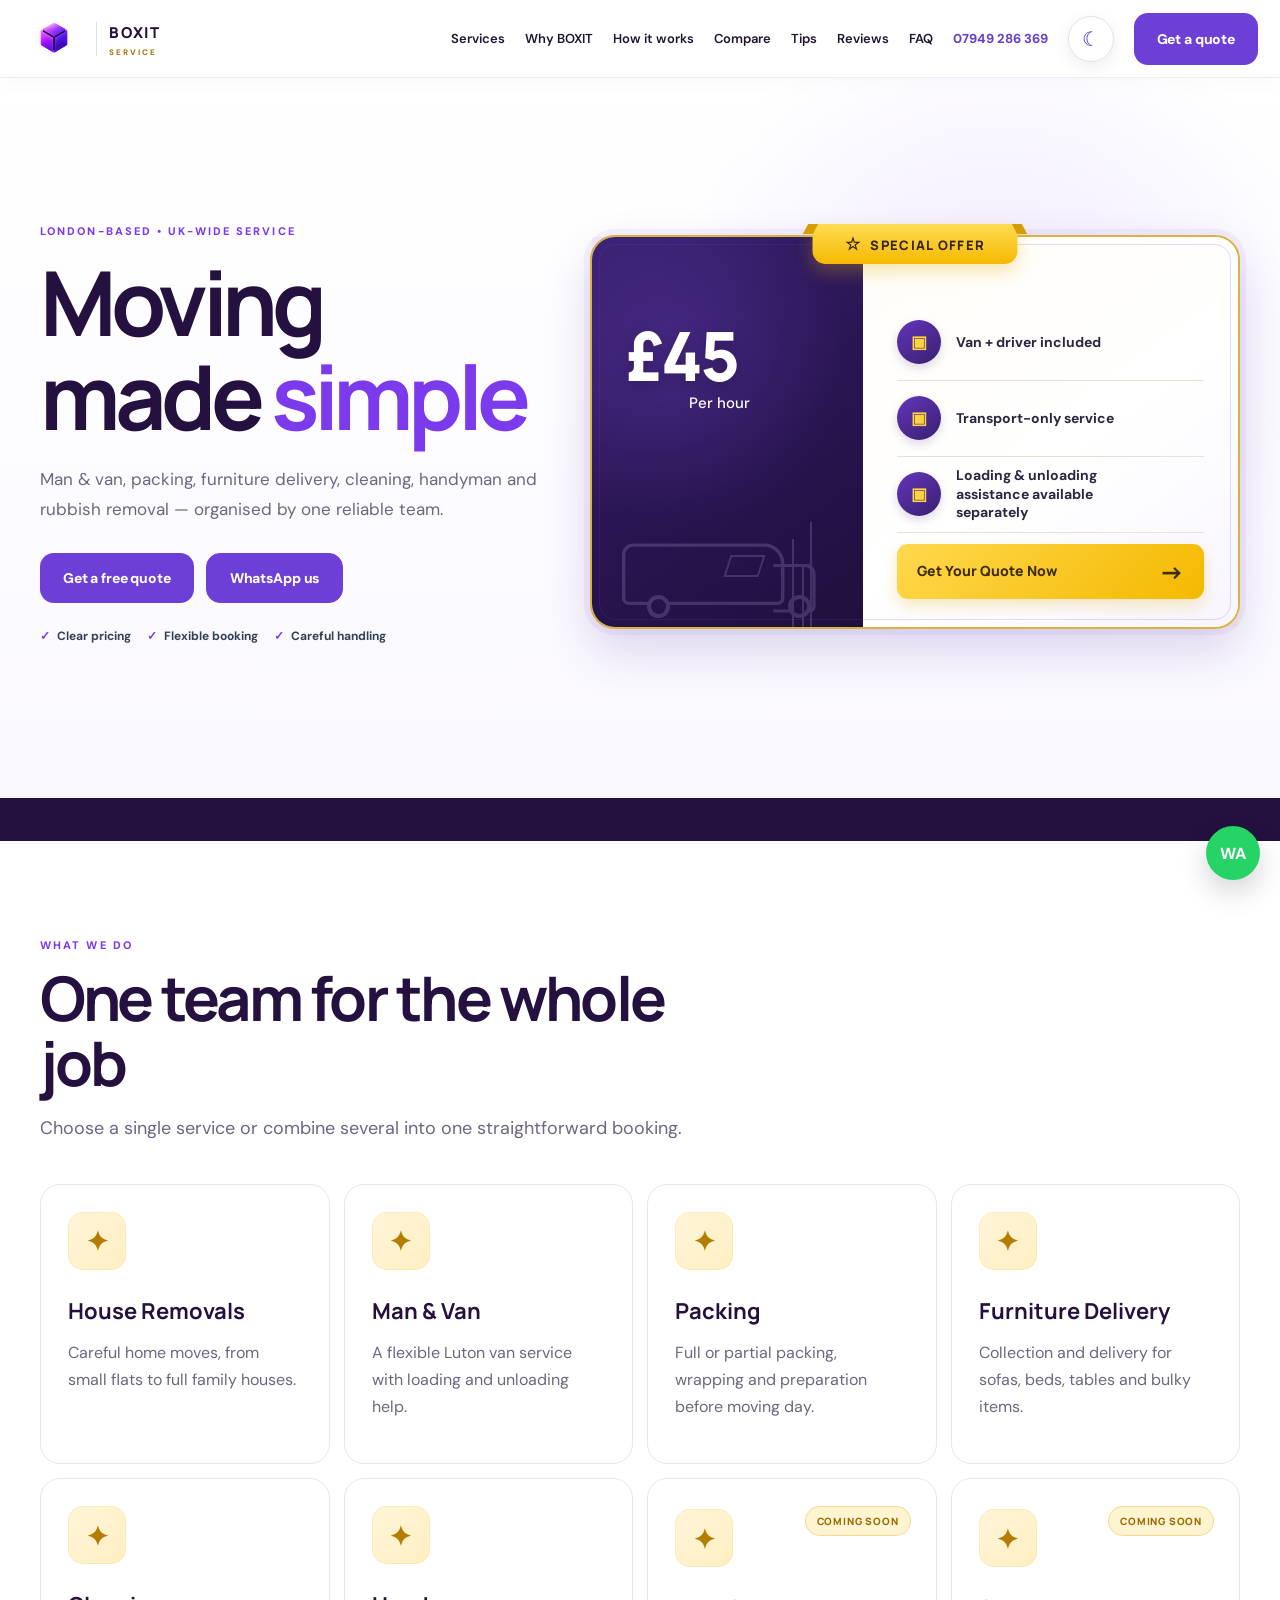
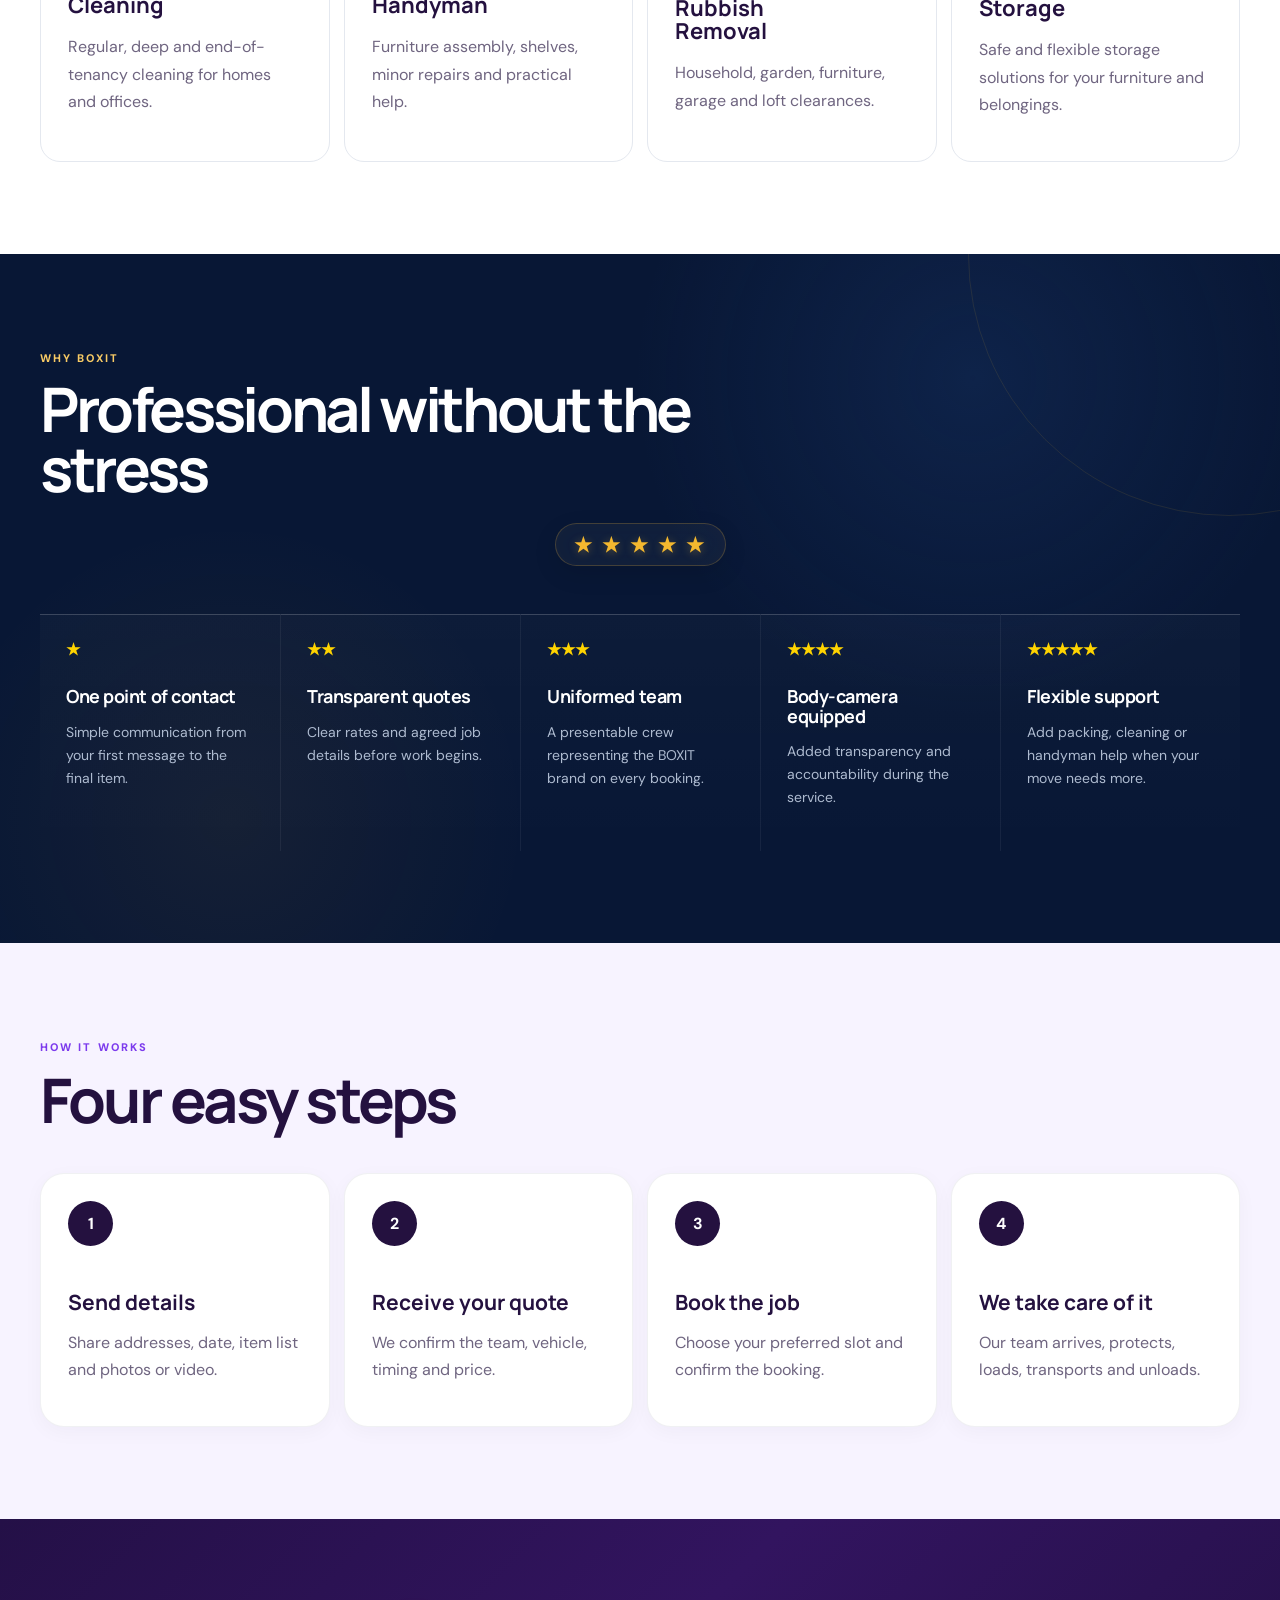
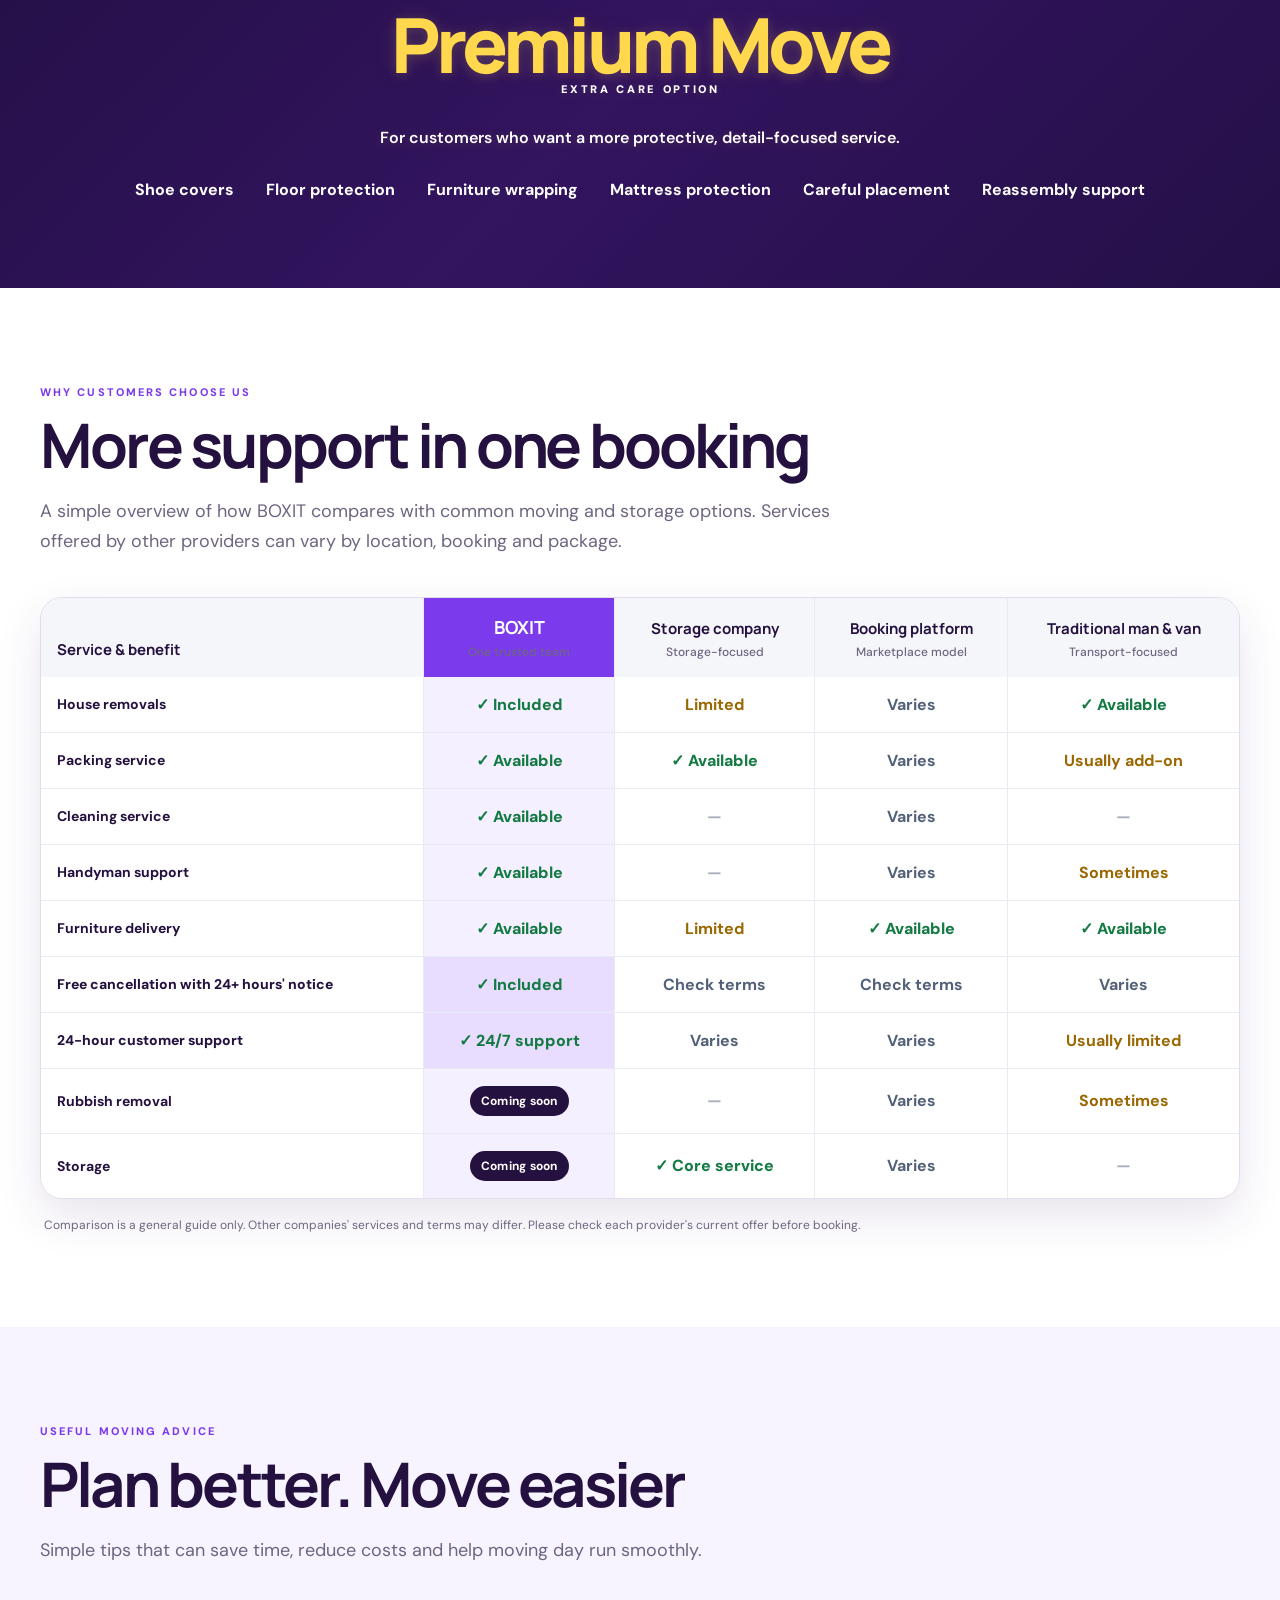
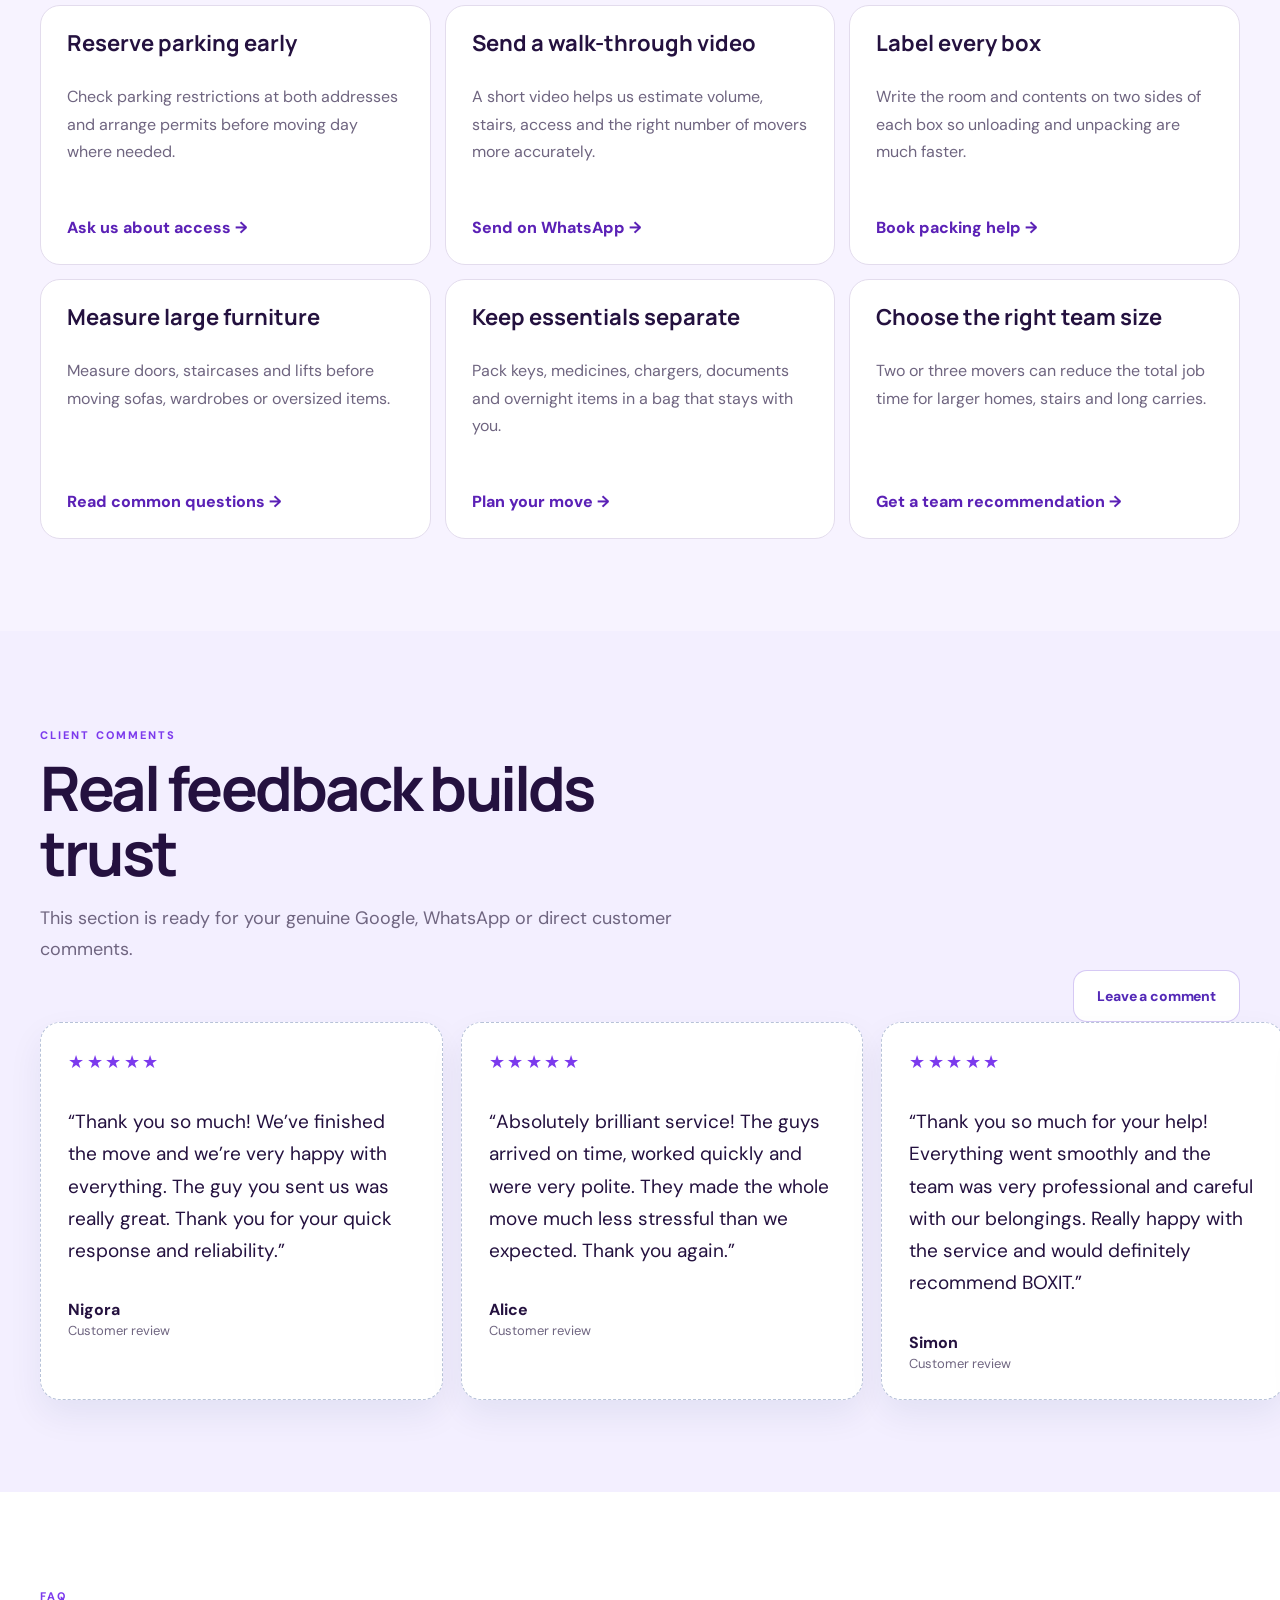
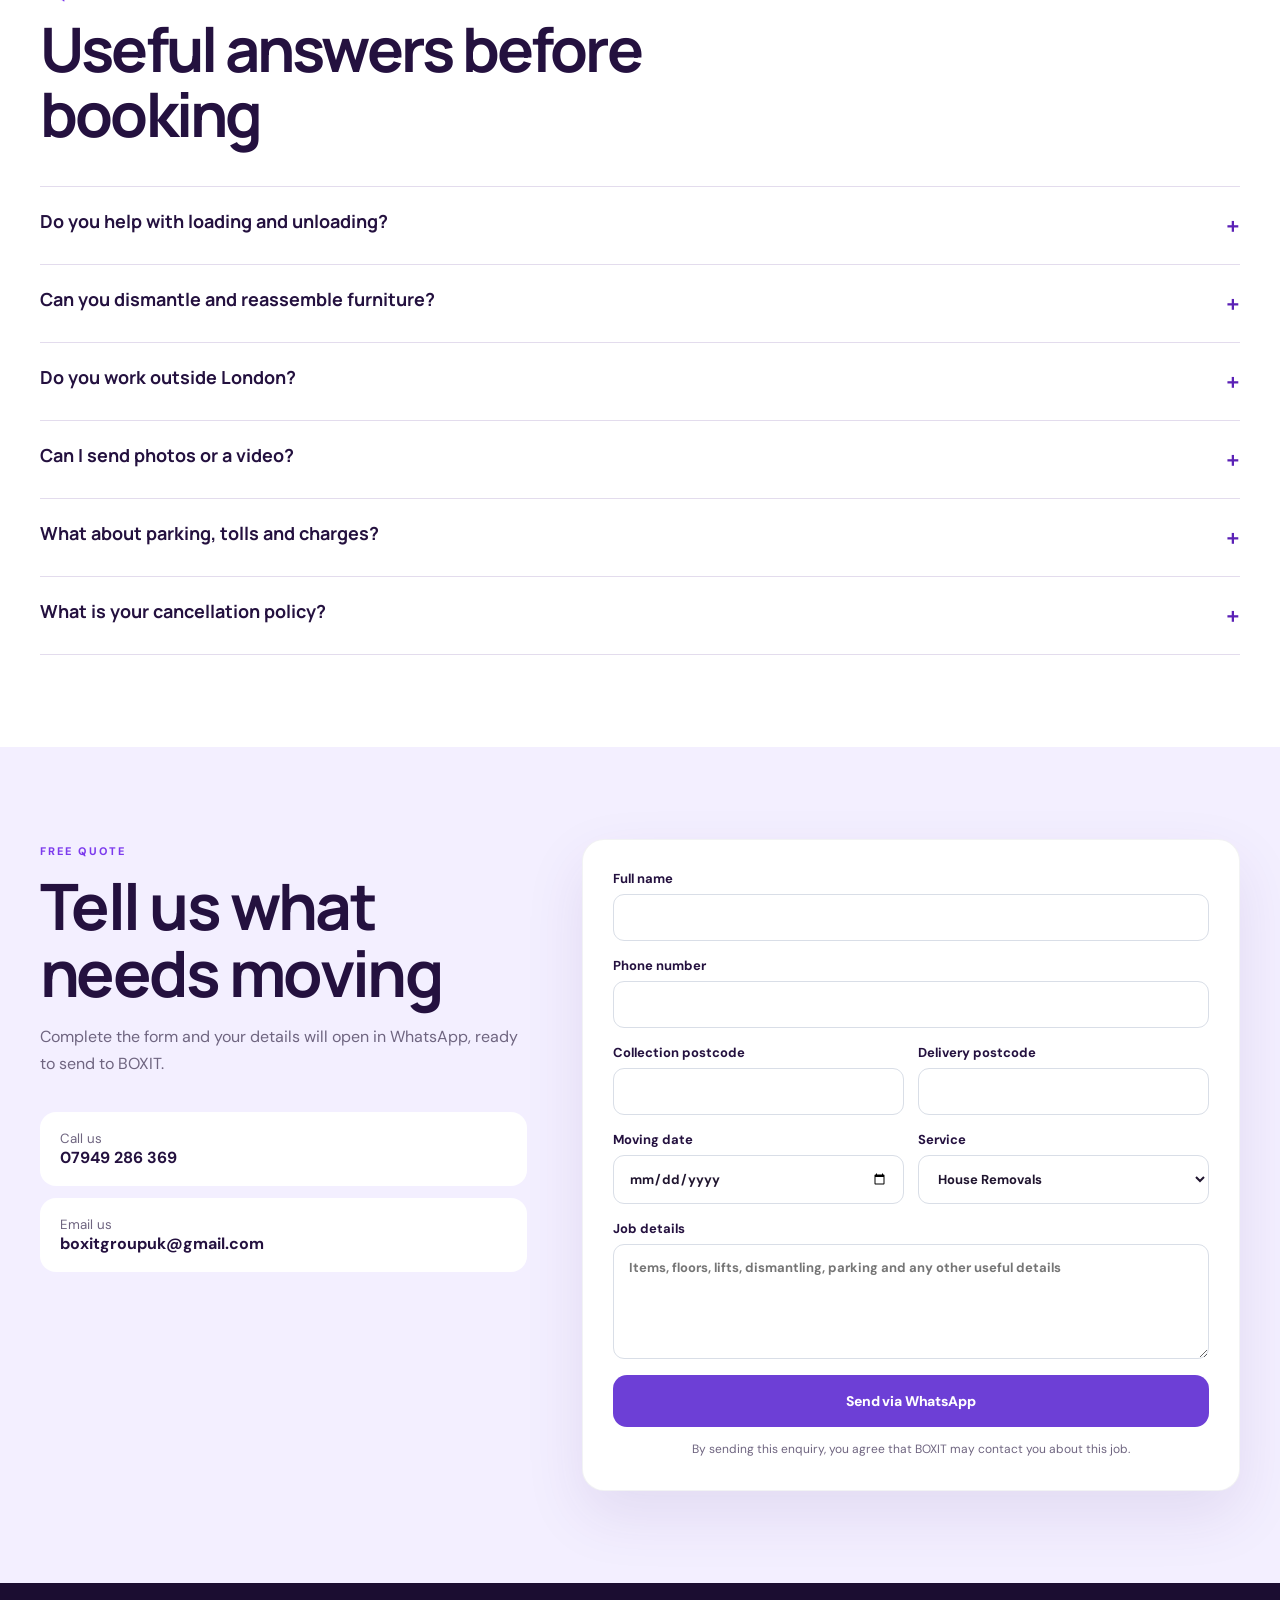
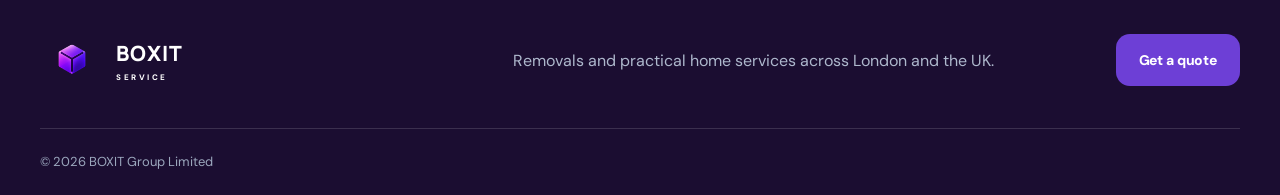
==== commit 8e8096ca: "in progress" ====
--- a/index.html
+++ b/index.html
@@ -8,6 +8,258 @@
   <link rel="preconnect" href="https://fonts.googleapis.com">
   <link rel="preconnect" href="https://fonts.gstatic.com" crossorigin>
   <link href="https://fonts.googleapis.com/css2?family=DM+Sans:wght@400;500;600;700&family=Manrope:wght@600;700;800&display=swap" rel="stylesheet">
+  <style>
+    /* =========================================================
+           SPECIAL OFFER — PREMIUM SPLIT CARD
+           ========================================================= */
+    #offer.offer-section{
+      padding-top:0 !important;
+      padding-bottom:0 !important;
+      display:flex;
+      align-items:center;
+      justify-content:center;
+      position:relative;
+      overflow:visible;
+    }
+
+    #offer .offer-card-v2{
+      position:relative;
+      width:min(100%, 505px);
+      min-height:300px;
+      display:grid;
+      grid-template-columns:42% 58%;
+      padding:0 !important;
+      overflow:visible !important;
+      border:2px solid #d8b33d !important;
+      border-radius:22px !important;
+      background:#fff !important;
+      box-shadow:0 20px 45px rgba(86,46,170,.16), 0 0 0 6px rgba(117,72,220,.06) !important;
+    }
+
+    #offer .offer-card-v2:after{
+      content:"";
+      position:absolute;
+      inset:7px;
+      border:1px solid rgba(108,62,214,.22);
+      border-radius:16px;
+      pointer-events:none;
+    }
+
+    #offer .offer-ribbon-v2{
+      position:absolute;
+      z-index:10;
+      top:-12px;
+      left:50%;
+      transform:translateX(-50%);
+      min-width:180px;
+      padding:8px 23px 9px;
+      text-align:center;
+      border-radius:0 0 13px 13px;
+      background:linear-gradient(180deg,#ffd94d 0%,#f4b900 100%);
+      color:#3f2d00 !important;
+      font:800 12px/1 'Manrope',sans-serif;
+      letter-spacing:.09em;
+      box-shadow:0 7px 14px rgba(226,170,0,.28);
+    }
+
+    #offer .offer-ribbon-v2:before,
+    #offer .offer-ribbon-v2:after{
+      content:"";
+      position:absolute;
+      top:0;
+      width:10px;
+      height:10px;
+      background:#d59d00;
+      z-index:-1;
+    }
+    #offer .offer-ribbon-v2:before{left:-7px;transform:skewX(-28deg);}
+    #offer .offer-ribbon-v2:after{right:-7px;transform:skewX(28deg);}
+    #offer .offer-ribbon-v2 span{font-size:15px;margin-right:6px;color:#3f2d00 !important;}
+
+    #offer .offer-price-panel{
+      position:relative;
+      min-height:300px;
+      overflow:hidden;
+      border-radius:20px 0 0 20px;
+      background:linear-gradient(145deg,#352064 0%,#27134d 56%,#1e103d 100%);
+      display:flex;
+      flex-direction:column;
+      justify-content:flex-start;
+      padding:73px 25px 25px;
+    }
+
+    #offer .offer-price-panel:after{
+      content:"";
+      position:absolute;
+      inset:0;
+      background:radial-gradient(circle at 30% 30%,rgba(132,81,240,.25),transparent 52%);
+      pointer-events:none;
+    }
+
+    #offer .offer-price-v2{
+      position:relative;
+      z-index:2;
+      color:#fff !important;
+      font:800 48px/.9 'Manrope',sans-serif;
+      letter-spacing:-.055em;
+      text-shadow:0 4px 16px rgba(0,0,0,.2);
+    }
+
+    #offer .offer-per-v2{
+      position:relative;
+      z-index:2;
+      margin-top:8px;
+      margin-left:45px;
+      color:#fff !important;
+      font:500 13px/1 'DM Sans',sans-serif;
+    }
+
+    #offer .offer-van-art{
+      position:absolute;
+      z-index:1;
+      left:15px;
+      right:12px;
+      bottom:0;
+      height:120px;
+      opacity:.20;
+    }
+
+    #offer .van-body{
+      position:absolute;
+      left:10px;
+      bottom:22px;
+      width:145px;
+      height:55px;
+      border:3px solid #c9b7f7;
+      border-radius:10px 18px 6px 6px;
+    }
+    #offer .van-body:after{
+      content:"";
+      position:absolute;
+      right:-31px;
+      top:15px;
+      width:35px;
+      height:38px;
+      border:3px solid #c9b7f7;
+      border-left:0;
+      border-radius:0 10px 6px 0;
+    }
+    #offer .van-window{
+      position:absolute;
+      left:115px;
+      bottom:50px;
+      width:35px;
+      height:22px;
+      border:2px solid #c9b7f7;
+      transform:skew(-18deg);
+    }
+    #offer .van-wheel{
+      position:absolute;
+      bottom:9px;
+      width:23px;
+      height:23px;
+      border:4px solid #c9b7f7;
+      border-radius:50%;
+      background:#29154e;
+    }
+    #offer .van-wheel-1{left:35px;}
+    #offer .van-wheel-2{right:34px;}
+    #offer .city-line{
+      position:absolute;
+      bottom:0;
+      width:2px;
+      background:#c9b7f7;
+    }
+    #offer .city-1{left:180px;height:88px;}
+    #offer .city-2{left:190px;height:62px;}
+    #offer .city-3{left:198px;height:105px;}
+
+    #offer .offer-details-panel{
+      position:relative;
+      z-index:2;
+      min-height:300px;
+      padding:55px 25px 22px;
+      border-radius:0 20px 20px 0;
+      background:linear-gradient(145deg,#fffdf8 0%,#fff 55%,#f8f5ff 100%);
+      display:flex;
+      flex-direction:column;
+    }
+
+    #offer .offer-features-v2{
+      list-style:none;
+      margin:0;
+      padding:0;
+      display:grid;
+    }
+    #offer .offer-features-v2 li{
+      display:flex;
+      align-items:center;
+      gap:12px;
+      min-height:61px;
+      padding:7px 0;
+      border-bottom:1px solid #e7e1d8;
+      color:#2d2640 !important;
+      font:700 12px/1.35 'DM Sans',sans-serif;
+    }
+    #offer .offer-features-v2 li:last-child{border-bottom:0;}
+    #offer .offer-icon-v2{
+      flex:0 0 36px;
+      width:36px;
+      height:36px;
+      border-radius:50%;
+      display:grid;
+      place-items:center;
+      background:linear-gradient(145deg,#6335bb,#39206f);
+      color:#ffd33f !important;
+      font-size:15px;
+      box-shadow:0 4px 10px rgba(67,37,130,.18);
+    }
+
+    #offer .offer-cta-v2{
+      margin-top:auto;
+      min-height:43px;
+      display:flex;
+      align-items:center;
+      justify-content:space-between;
+      gap:12px;
+      padding:0 15px;
+      border-radius:9px;
+      background:linear-gradient(135deg,#ffd84d,#f4b900);
+      color:#3f2d00 !important;
+      text-decoration:none;
+      font:800 12px/1 'Manrope',sans-serif;
+      box-shadow:0 7px 16px rgba(226,170,0,.25);
+      transition:.2s ease;
+    }
+    #offer .offer-cta-v2 span{font-size:20px;line-height:1;}
+    #offer .offer-cta-v2:hover{
+      transform:translateY(-2px);
+      background:linear-gradient(135deg,#ffe16b,#ffca1d);
+      color:#3f2d00 !important;
+    }
+
+    @media(max-width:960px){
+      #offer .offer-card-v2{width:min(100%,520px);}
+    }
+
+    @media(max-width:600px){
+      #offer.offer-section{padding-left:16px !important;padding-right:16px !important;}
+      #offer .offer-card-v2{
+        width:100%;
+        grid-template-columns:40% 60%;
+        min-height:270px;
+      }
+      #offer .offer-price-panel,#offer .offer-details-panel{min-height:270px;}
+      #offer .offer-price-panel{padding:66px 17px 18px;}
+      #offer .offer-price-v2{font-size:39px;}
+      #offer .offer-per-v2{margin-left:35px;font-size:11px;}
+      #offer .offer-details-panel{padding:51px 15px 17px;}
+      #offer .offer-features-v2 li{font-size:10px;gap:7px;min-height:55px;}
+      #offer .offer-icon-v2{flex-basis:30px;width:30px;height:30px;font-size:12px;}
+      #offer .offer-cta-v2{font-size:10px;padding:0 11px;}
+      #offer .offer-ribbon-v2{min-width:150px;font-size:9px;padding:7px 15px 8px;}
+    }
+  </style>
 </head>
 <style>
   :root{
@@ -4561,6 +4813,956 @@
       min-height:40px;
       padding:10px 15px;
     }
+  }
+
+
+  /* =========================================================
+       FINAL SPECIAL OFFER — PREMIUM MODERN CARD
+       Replaces the previous dark/yellow offer treatment.
+       ========================================================= */
+  #offer.offer-section{
+    padding-top:22px !important;
+    padding-bottom:0 !important;
+  }
+
+  #offer .offer-card{
+    position:relative !important;
+    width:min(590px,100%) !important;
+    max-width:590px !important;
+    margin:0 0 0 auto !important;
+    display:grid !important;
+    grid-template-columns:minmax(0,1.55fr) minmax(175px,.72fr) !important;
+    gap:0 !important;
+    padding:0 !important;
+    overflow:hidden !important;
+    border:1px solid rgba(109,63,214,.16) !important;
+    border-radius:28px !important;
+    background:#ffffff !important;
+    box-shadow:0 24px 70px rgba(64,35,128,.14), 0 5px 20px rgba(64,35,128,.06) !important;
+    isolation:isolate;
+  }
+
+  #offer .offer-card:before{
+    content:"";
+    position:absolute;
+    inset:0;
+    background:linear-gradient(135deg,rgba(124,58,237,.055),transparent 48%,rgba(255,203,64,.12));
+    pointer-events:none;
+    z-index:-1;
+  }
+
+  #offer .offer-card:after{
+    content:"" !important;
+    position:absolute !important;
+    inset:10px !important;
+    border:1px solid rgba(124,58,237,.07) !important;
+    border-radius:21px !important;
+    pointer-events:none !important;
+    z-index:0 !important;
+  }
+
+  #offer .offer-glow{
+    position:absolute;
+    width:220px;
+    height:220px;
+    right:-90px;
+    top:-100px;
+    border-radius:50%;
+    background:rgba(255,204,64,.24);
+    filter:blur(8px);
+    pointer-events:none;
+    z-index:-1;
+  }
+
+  #offer .offer-main{
+    position:relative;
+    z-index:2;
+    padding:27px 28px 25px;
+    min-width:0;
+  }
+
+  #offer .offer-topline{
+    display:flex;
+    align-items:center;
+    justify-content:space-between;
+    gap:12px;
+    margin-bottom:22px;
+  }
+
+  #offer .offer-ribbon{
+    position:static !important;
+    transform:none !important;
+    display:inline-flex;
+    align-items:center;
+    background:#24113f !important;
+    color:#fff !important;
+    border:0 !important;
+    border-radius:999px !important;
+    padding:7px 11px !important;
+    font:800 9px 'Manrope',sans-serif !important;
+    letter-spacing:.14em !important;
+    box-shadow:none !important;
+  }
+
+  #offer .offer-availability{
+    display:flex;
+    align-items:center;
+    gap:6px;
+    color:#667085 !important;
+    font-size:10px;
+    font-weight:700;
+    white-space:nowrap;
+  }
+
+  #offer .offer-availability i{
+    width:7px;
+    height:7px;
+    border-radius:50%;
+    background:#22c55e;
+    box-shadow:0 0 0 4px rgba(34,197,94,.10);
+  }
+
+  #offer .offer-heading{
+    max-width:340px;
+  }
+
+  #offer .offer-kicker{
+    display:block;
+    margin-bottom:7px;
+    color:#7c3aed !important;
+    font:800 10px 'Manrope',sans-serif;
+    letter-spacing:.18em;
+  }
+
+  #offer .offer-heading h2{
+    margin:0 !important;
+    color:#24113f !important;
+    font:800 clamp(30px,3vw,40px)/1 'Manrope',sans-serif !important;
+    letter-spacing:-.045em;
+  }
+
+  #offer .offer-heading p{
+    margin:10px 0 0 !important;
+    color:#667085 !important;
+    font-size:13px;
+    line-height:1.55;
+    max-width:330px;
+  }
+
+  #offer .offer-bottom{
+    display:flex;
+    align-items:center;
+    justify-content:space-between;
+    gap:18px;
+    margin-top:25px;
+    padding-top:19px;
+    border-top:1px solid #eeeaf6;
+  }
+
+  #offer .offer-price-wrap{
+    display:flex;
+    align-items:baseline;
+    gap:8px;
+  }
+
+  #offer .offer-price{
+    display:block !important;
+    margin:0 !important;
+    color:#24113f !important;
+    font:800 39px/1 'Manrope',sans-serif !important;
+    letter-spacing:-.055em !important;
+  }
+
+  #offer .offer-price-meta{
+    color:#667085 !important;
+    font-size:12px;
+    font-weight:700;
+  }
+
+  #offer .offer-price-meta span{
+    color:#7c3aed;
+  }
+
+  #offer .offer-cta{
+    display:inline-flex !important;
+    align-items:center;
+    justify-content:center;
+    gap:9px;
+    width:auto !important;
+    margin:0 !important;
+    padding:13px 17px !important;
+    border:0 !important;
+    border-radius:13px !important;
+    background:linear-gradient(135deg,#7c3aed,#6430c7) !important;
+    color:#fff !important;
+    font:800 12px 'DM Sans',sans-serif !important;
+    box-shadow:0 10px 22px rgba(124,58,237,.22) !important;
+    transition:transform .2s ease, box-shadow .2s ease !important;
+  }
+
+  #offer .offer-cta span{
+    font-size:17px;
+    line-height:1;
+    transition:transform .2s ease;
+  }
+
+  #offer .offer-cta:hover{
+    transform:translateY(-2px) !important;
+    background:linear-gradient(135deg,#8b4bf3,#6d35d4) !important;
+    color:#fff !important;
+    box-shadow:0 14px 28px rgba(124,58,237,.28) !important;
+  }
+
+  #offer .offer-cta:hover span{
+    transform:translate(2px,-2px);
+  }
+
+  #offer .offer-side{
+    position:relative;
+    z-index:2;
+    padding:28px 22px 24px;
+    background:linear-gradient(160deg,#fff7d6 0%,#fff0bd 100%);
+    border-left:1px solid rgba(224,171,0,.14);
+    display:flex;
+    flex-direction:column;
+    justify-content:center;
+  }
+
+  #offer .offer-side:before{
+    content:"";
+    position:absolute;
+    width:120px;
+    height:120px;
+    right:-65px;
+    bottom:-70px;
+    border-radius:50%;
+    background:rgba(255,255,255,.38);
+  }
+
+  #offer .offer-side-icon{
+    width:31px;
+    height:31px;
+    display:grid;
+    place-items:center;
+    margin-bottom:12px;
+    border-radius:10px;
+    background:#24113f;
+    color:#ffd84d;
+    font-size:15px;
+    box-shadow:0 7px 16px rgba(36,17,63,.14);
+  }
+
+  #offer .offer-side strong{
+    color:#24113f !important;
+    font:800 13px 'Manrope',sans-serif;
+    margin-bottom:12px;
+  }
+
+  #offer .offer-side ul{
+    list-style:none;
+    padding:0;
+    margin:0;
+    display:grid;
+    gap:9px;
+  }
+
+  #offer .offer-side li{
+    display:flex;
+    align-items:center;
+    gap:7px;
+    color:#5f4b18 !important;
+    font-size:11px;
+    font-weight:700;
+    line-height:1.3;
+  }
+
+  #offer .offer-side li span{
+    display:grid;
+    place-items:center;
+    width:17px;
+    height:17px;
+    border-radius:50%;
+    background:#fff;
+    color:#8a6200;
+    font-size:9px;
+    font-weight:900;
+    flex:0 0 17px;
+  }
+
+  #offer .offer-side small{
+    display:block;
+    margin-top:14px;
+    color:#806b2f !important;
+    font-size:8.5px;
+    line-height:1.4;
+  }
+
+  @media(max-width:960px){
+    #offer .offer-card{
+      margin:0 !important;
+      width:100% !important;
+      max-width:620px !important;
+    }
+  }
+
+  @media(max-width:600px){
+    #offer.offer-section{
+      padding-top:25px !important;
+    }
+
+    #offer .offer-card{
+      grid-template-columns:1fr !important;
+      border-radius:23px !important;
+    }
+
+    #offer .offer-main{
+      padding:23px 20px 21px;
+    }
+
+    #offer .offer-topline{
+      align-items:flex-start;
+      margin-bottom:18px;
+    }
+
+    #offer .offer-availability{
+      font-size:9px;
+      white-space:normal;
+      text-align:right;
+      max-width:115px;
+    }
+
+    #offer .offer-heading h2{
+      font-size:32px !important;
+    }
+
+    #offer .offer-bottom{
+      align-items:flex-start;
+      flex-direction:column;
+      gap:14px;
+    }
+
+    #offer .offer-cta{
+      width:100% !important;
+    }
+
+    #offer .offer-side{
+      border-left:0;
+      border-top:1px solid rgba(224,171,0,.14);
+      padding:20px;
+    }
+
+    #offer .offer-side ul{
+      grid-template-columns:1fr 1fr;
+    }
+
+    #offer .offer-side small{
+      margin-top:12px;
+    }
+  }
+</style>
+<style id="boxit-offer-final-fix">
+  /* FINAL SPECIAL OFFER DESIGN */
+  #offer.offer-section{width:100%!important;min-width:0!important;display:flex!important;align-items:center!important;justify-content:flex-end!important;margin:0!important;padding:0!important;position:relative!important;overflow:visible!important}
+  #offer.offer-section .offer-card-v2{position:relative!important;width:100%!important;max-width:505px!important;min-height:300px!important;margin:0!important;padding:0!important;display:grid!important;grid-template-columns:42% 58%!important;border:2px solid #d8b33d!important;border-radius:22px!important;background:#fff!important;overflow:visible!important;box-shadow:0 22px 48px rgba(79,42,157,.18),0 0 0 6px rgba(124,58,237,.06)!important}
+  #offer.offer-section .offer-card-v2:after{content:""!important;position:absolute!important;inset:7px!important;border:1px solid rgba(108,62,214,.18)!important;border-radius:16px!important;pointer-events:none!important;z-index:8!important}
+  #offer .offer-ribbon-v2{position:absolute!important;z-index:20!important;top:-13px!important;left:50%!important;transform:translateX(-50%)!important;min-width:180px!important;padding:9px 20px 10px!important;text-align:center!important;border-radius:0 0 13px 13px!important;background:linear-gradient(180deg,#ffdb55,#f5b900)!important;color:#342400!important;font:800 11px/1 'Manrope',sans-serif!important;letter-spacing:.10em!important;box-shadow:0 8px 18px rgba(224,171,0,.30)!important}
+  #offer .offer-ribbon-v2 span{color:#342400!important;font-size:15px!important;margin-right:5px!important}
+  #offer .offer-price-panel{position:relative!important;min-height:300px!important;padding:72px 25px 25px!important;border-radius:20px 0 0 20px!important;overflow:hidden!important;background:linear-gradient(145deg,#38206d 0%,#28144f 58%,#1f103d 100%)!important;display:flex!important;flex-direction:column!important;justify-content:flex-start!important}
+  #offer .offer-price-panel:after{content:""!important;position:absolute!important;inset:0!important;background:radial-gradient(circle at 30% 30%,rgba(132,81,240,.25),transparent 52%)!important;pointer-events:none!important}
+  #offer .offer-price-v2{position:relative!important;z-index:4!important;color:#fff!important;font:800 49px/.9 'Manrope',sans-serif!important;letter-spacing:-.055em!important;text-shadow:0 4px 15px rgba(0,0,0,.22)!important}
+  #offer .offer-per-v2{position:relative!important;z-index:4!important;margin:8px 0 0 46px!important;color:#fff!important;font:500 13px/1 'DM Sans',sans-serif!important}
+  #offer .offer-details-panel{position:relative!important;z-index:3!important;min-height:300px!important;padding:54px 24px 22px!important;border-radius:0 20px 20px 0!important;background:linear-gradient(145deg,#fffdf8,#fff 55%,#f8f5ff)!important;display:flex!important;flex-direction:column!important}
+  #offer .offer-features-v2{list-style:none!important;margin:0!important;padding:0!important;display:grid!important}
+  #offer .offer-features-v2 li{display:flex!important;align-items:center!important;gap:11px!important;min-height:61px!important;padding:7px 0!important;border-bottom:1px solid #e7e1d8!important;color:#2d2640!important;font:700 12px/1.35 'DM Sans',sans-serif!important}
+  #offer .offer-icon-v2{flex:0 0 36px!important;width:36px!important;height:36px!important;border-radius:50%!important;display:grid!important;place-items:center!important;background:linear-gradient(145deg,#6335bb,#39206f)!important;color:#ffd33f!important;font-size:15px!important;box-shadow:0 4px 10px rgba(67,37,130,.18)!important}
+  #offer .offer-cta-v2{margin-top:auto!important;min-height:43px!important;display:flex!important;align-items:center!important;justify-content:space-between!important;padding:0 15px!important;border-radius:9px!important;background:linear-gradient(135deg,#ffd84d,#f4b900)!important;color:#3f2d00!important;text-decoration:none!important;font:800 12px/1 'Manrope',sans-serif!important;box-shadow:0 7px 16px rgba(226,170,0,.25)!important}
+  #offer .offer-cta-v2 span{font-size:20px!important;color:#3f2d00!important}
+  @media(max-width:960px){#offer.offer-section{justify-content:center!important}#offer.offer-section .offer-card-v2{max-width:520px!important}}
+  @media(max-width:600px){#offer.offer-section{padding:0 16px!important}#offer.offer-section .offer-card-v2{grid-template-columns:40% 60%!important;min-height:270px!important}#offer .offer-price-panel,#offer .offer-details-panel{min-height:270px!important}#offer .offer-price-panel{padding:65px 16px 18px!important}#offer .offer-price-v2{font-size:38px!important}#offer .offer-per-v2{margin-left:31px!important;font-size:10px!important}#offer .offer-details-panel{padding:51px 14px 17px!important}#offer .offer-features-v2 li{font-size:9.5px!important;gap:7px!important;min-height:53px!important}#offer .offer-icon-v2{flex-basis:29px!important;width:29px!important;height:29px!important;font-size:11px!important}#offer .offer-cta-v2{font-size:9.5px!important;padding:0 10px!important}#offer .offer-ribbon-v2{min-width:145px!important;font-size:8.5px!important}}
+
+
+  /* =========================================================
+       FINAL HERO OFFER SIZE — LARGE ON LAPTOP / NORMAL ON PHONE
+       ========================================================= */
+  @media (min-width: 961px){
+    .hero{
+      grid-template-columns:minmax(0,.88fr) minmax(0,1.12fr) !important;
+      gap:38px !important;
+      min-height:720px !important;
+    }
+
+    #offer.offer-section{
+      justify-content:flex-end !important;
+      width:100% !important;
+    }
+
+    #offer.offer-section .offer-card-v2{
+      width:100% !important;
+      max-width:650px !important;
+      min-height:390px !important;
+      grid-template-columns:42% 58% !important;
+      border-radius:25px !important;
+    }
+
+    #offer .offer-price-panel,
+    #offer .offer-details-panel{
+      min-height:390px !important;
+    }
+
+    #offer .offer-price-panel{
+      padding:88px 34px 28px !important;
+      border-radius:23px 0 0 23px !important;
+    }
+
+    #offer .offer-price-v2{
+      font-size:68px !important;
+    }
+
+    #offer .offer-per-v2{
+      margin-left:63px !important;
+      margin-top:10px !important;
+      font-size:15px !important;
+    }
+
+    #offer .offer-details-panel{
+      padding:68px 34px 28px !important;
+      border-radius:0 23px 23px 0 !important;
+    }
+
+    #offer .offer-features-v2 li{
+      min-height:76px !important;
+      gap:15px !important;
+      font-size:14px !important;
+    }
+
+    #offer .offer-icon-v2{
+      flex-basis:44px !important;
+      width:44px !important;
+      height:44px !important;
+      font-size:17px !important;
+    }
+
+    #offer .offer-cta-v2{
+      min-height:55px !important;
+      padding:0 20px !important;
+      border-radius:11px !important;
+      font-size:14px !important;
+    }
+
+    #offer .offer-cta-v2 span{
+      font-size:25px !important;
+    }
+
+    #offer .offer-ribbon-v2{
+      min-width:205px !important;
+      padding:11px 26px 12px !important;
+      font-size:13px !important;
+    }
+
+    #offer .offer-ribbon-v2 span{
+      font-size:17px !important;
+    }
+
+    #offer .offer-van-art{
+      height:155px !important;
+      left:20px !important;
+      right:18px !important;
+    }
+
+    #offer .van-body{
+      transform:scale(1.12);
+      transform-origin:left bottom;
+    }
+  }
+
+  /* Keep the offer compact and normal on phones */
+  @media (max-width: 600px){
+    .hero{
+      grid-template-columns:1fr !important;
+      gap:20px !important;
+      min-height:0 !important;
+    }
+
+    #offer.offer-section{
+      width:100% !important;
+      padding:0 16px !important;
+      justify-content:center !important;
+    }
+
+    #offer.offer-section .offer-card-v2{
+      width:100% !important;
+      max-width:520px !important;
+      min-height:270px !important;
+      grid-template-columns:40% 60% !important;
+    }
+
+    #offer .offer-price-panel,
+    #offer .offer-details-panel{
+      min-height:270px !important;
+    }
+
+    #offer .offer-price-panel{
+      padding:65px 16px 18px !important;
+    }
+
+    #offer .offer-price-v2{
+      font-size:38px !important;
+    }
+
+    #offer .offer-per-v2{
+      margin-left:31px !important;
+      font-size:10px !important;
+    }
+
+    #offer .offer-details-panel{
+      padding:51px 14px 17px !important;
+    }
+
+    #offer .offer-features-v2 li{
+      font-size:9.5px !important;
+      gap:7px !important;
+      min-height:53px !important;
+    }
+
+    #offer .offer-icon-v2{
+      flex-basis:29px !important;
+      width:29px !important;
+      height:29px !important;
+      font-size:11px !important;
+    }
+
+    #offer .offer-cta-v2{
+      min-height:40px !important;
+      font-size:9.5px !important;
+      padding:0 10px !important;
+    }
+
+    #offer .offer-ribbon-v2{
+      min-width:145px !important;
+      font-size:8.5px !important;
+    }
+  }
+
+
+  /* FINAL PREMIUM MOVE COLOUR FIX */
+  .premium{
+    background:linear-gradient(135deg,#241047 0%,#32145f 48%,#241047 100%) !important;
+    color:#fff !important;
+  }
+  .premium h2{
+    color:#FFD84D !important;
+  }
+  .premium .eyebrow,
+  .premium p,
+  .premium-list span{
+    color:#fff !important;
+  }
+  .premium-list span{
+    background:transparent !important;
+    box-shadow:none !important;
+  }
+  .premium-list span:hover{
+    color:#fff !important;
+    background:rgba(255,255,255,.08) !important;
+  }
+
+
+  /* =========================================================
+       DAY / NIGHT MODE
+       Default: DAY
+       ========================================================= */
+  .theme-toggle{
+    width:46px;
+    height:46px;
+    padding:0;
+    border:1px solid #dfe3ea;
+    border-radius:50%;
+    background:#fff;
+    color:#4b2bb8;
+    display:inline-flex;
+    align-items:center;
+    justify-content:center;
+    position:relative;
+    cursor:pointer;
+    box-shadow:0 5px 16px rgba(8,23,53,.08);
+    transition:all .25s ease;
+    flex:0 0 auto;
+  }
+  .theme-toggle:hover{
+    transform:translateY(-2px);
+    border-color:#c9b9ff;
+    box-shadow:0 8px 22px rgba(76,43,184,.16);
+  }
+  .theme-icon{
+    position:absolute;
+    font-size:20px;
+    line-height:1;
+    transition:opacity .2s ease, transform .25s ease;
+  }
+  .theme-moon{ opacity:1; transform:scale(1); }
+  .theme-sun{ opacity:0; transform:scale(.6) rotate(-30deg); }
+
+  /* NIGHT THEME */
+  html[data-theme="dark"] body{
+    background:#0b0a18;
+    color:#f5f3ff;
+  }
+  html[data-theme="dark"] .site-header{
+    background:rgba(13,12,28,.92);
+    border-bottom-color:rgba(255,255,255,.09);
+    box-shadow:0 4px 20px rgba(0,0,0,.28);
+  }
+  html[data-theme="dark"] .site-header nav>a:not(.btn){ color:#eeeaff; }
+  html[data-theme="dark"] .site-header nav>a:not(.btn):hover{ color:#ffd45c; }
+  html[data-theme="dark"] .nav-phone{ color:#bda5ff; }
+  html[data-theme="dark"] .header-service-text{ border-left-color:rgba(255,255,255,.15); }
+  html[data-theme="dark"] .header-service-text strong{ color:#fff; }
+  html[data-theme="dark"] .header-service-text small{ color:#f4b82f; }
+
+  html[data-theme="dark"] .theme-toggle{
+    background:#1b1730;
+    border-color:#4a4268;
+    color:#ffd45c;
+  }
+  html[data-theme="dark"] .theme-moon{ opacity:0; transform:scale(.6) rotate(30deg); }
+  html[data-theme="dark"] .theme-sun{ opacity:1; transform:scale(1) rotate(0); }
+
+  html[data-theme="dark"] .hero{
+    background:
+            radial-gradient(circle at 80% 35%,rgba(110,72,220,.20),transparent 34%),
+            #0f0d20;
+  }
+  html[data-theme="dark"] .hero-copy p,
+  html[data-theme="dark"] p{ color:#b9b4ca; }
+  html[data-theme="dark"] .hero h1{ color:#fff; }
+  html[data-theme="dark"] .hero h1 span{ color:#9b6cff; }
+  html[data-theme="dark"] .eyebrow{ color:#a77cff; }
+  html[data-theme="dark"] .highlight-row{ color:#ddd8ec; }
+
+  html[data-theme="dark"] .section-block,
+  html[data-theme="dark"] .compare-section,
+  html[data-theme="dark"] .tips-section,
+  html[data-theme="dark"] .reviews-section,
+  html[data-theme="dark"] .faq-wrap{
+    background:#111021;
+    color:#f4f1ff;
+  }
+  html[data-theme="dark"] .section-heading h2,
+  html[data-theme="dark"] .section-block h2,
+  html[data-theme="dark"] .compare-heading h2,
+  html[data-theme="dark"] .tips-section h2,
+  html[data-theme="dark"] .reviews-section h2,
+  html[data-theme="dark"] .faq-wrap h2{
+    color:#fff;
+  }
+  html[data-theme="dark"] .section-heading p,
+  html[data-theme="dark"] .compare-heading p{ color:#aaa5bb; }
+
+  html[data-theme="dark"] .service-grid article,
+  html[data-theme="dark"] .steps article,
+  html[data-theme="dark"] .tips-grid article,
+  html[data-theme="dark"] .review-grid article,
+  html[data-theme="dark"] .comparison-card,
+  html[data-theme="dark"] .faq-list details{
+    background:#19172a;
+    color:#f2effa;
+    border-color:#302c46;
+    box-shadow:0 12px 30px rgba(0,0,0,.18);
+  }
+  html[data-theme="dark"] .service-grid article p,
+  html[data-theme="dark"] .steps article p,
+  html[data-theme="dark"] .tips-grid article p,
+  html[data-theme="dark"] .review-grid article p,
+  html[data-theme="dark"] .faq-list details p{ color:#aaa5bb; }
+  html[data-theme="dark"] .service-grid article h3,
+  html[data-theme="dark"] .steps article h3,
+  html[data-theme="dark"] .tips-grid article h3,
+  html[data-theme="dark"] .review-grid article h3,
+  html[data-theme="dark"] .faq-list summary{ color:#fff; }
+
+  html[data-theme="dark"] .dark-section{
+    background:#080713;
+  }
+  html[data-theme="dark"] .dark-section p{ color:#b8b3c8; }
+
+  html[data-theme="dark"] .premium{
+    background:linear-gradient(135deg,#2a175b 0%,#17102f 100%);
+  }
+  html[data-theme="dark"] .premium h2{ color:#ffd45c; }
+  html[data-theme="dark"] .premium p{ color:#eee8ff; }
+  html[data-theme="dark"] .premium-list span{
+    color:#fff !important;
+    background:rgba(255,255,255,.08) !important;
+    border:1px solid rgba(255,255,255,.12);
+  }
+
+  html[data-theme="dark"] .offer-section{
+    background:#100e21;
+  }
+  html[data-theme="dark"] .offer-card,
+  html[data-theme="dark"] .offer-details-panel{
+    border-color:#4f3d85;
+  }
+  html[data-theme="dark"] .offer-details-panel{ background:#17142a; }
+  html[data-theme="dark"] .offer-features-v2{ color:#eeeaff; }
+  html[data-theme="dark"] .offer-features-v2 li{ border-bottom-color:#312c44; }
+
+  html[data-theme="dark"] .quote-section{
+    background:#0d0c1b;
+    color:#fff;
+  }
+  html[data-theme="dark"] .quote-copy h2{ color:#fff; }
+  html[data-theme="dark"] .quote-form,
+  html[data-theme="dark"] .contact-cards a{
+    background:#19172a;
+    border-color:#302c46;
+  }
+  html[data-theme="dark"] .quote-form label,
+  html[data-theme="dark"] .contact-cards small{ color:#aaa5bb; }
+  html[data-theme="dark"] .quote-form input,
+  html[data-theme="dark"] .quote-form select,
+  html[data-theme="dark"] .quote-form textarea{
+    background:#0f0e1d;
+    color:#fff;
+    border-color:#39344f;
+  }
+  html[data-theme="dark"] .form-note{ color:#898399; }
+
+  html[data-theme="dark"] .btn-ghost{
+    background:#19172a;
+    color:#fff;
+    border-color:#39344f;
+  }
+  html[data-theme="dark"] .btn-ghost:hover{ background:#211d35; }
+
+  html[data-theme="dark"] footer{
+    background:#070610;
+  }
+  html[data-theme="dark"] .footer-bottom{ border-top-color:#242033; }
+
+  html[data-theme="dark"] .ticker{
+    background:#05040a;
+  }
+
+  @media(max-width:900px){
+    .theme-toggle{ width:42px; height:42px; }
+  }
+
+
+
+  /* =========================================================
+       SMOOTH DAY / NIGHT TRANSITION + DARK TITLE FIX
+       ========================================================= */
+  html, body,
+  .site-header,
+  .hero,
+  .section-block,
+  .compare-section,
+  .tips-section,
+  .reviews-section,
+  .faq-wrap,
+  .offer-section,
+  .quote-section,
+  .process-wrap,
+  .service-grid article,
+  .steps article,
+  .tips-grid article,
+  .review-grid article,
+  .comparison-card,
+  .faq-list details,
+  .quote-form,
+  .contact-cards a,
+  .btn-ghost,
+  input, select, textarea,
+  footer,
+  .premium,
+  .ticker,
+  .theme-toggle {
+    transition:
+            background-color .45s ease,
+            background .45s ease,
+            color .35s ease,
+            border-color .35s ease,
+            box-shadow .45s ease;
+  }
+
+  /* Dark mode: every normally-dark heading/title becomes white. */
+  html[data-theme="dark"] h1,
+  html[data-theme="dark"] h2,
+  html[data-theme="dark"] h3,
+  html[data-theme="dark"] h4,
+  html[data-theme="dark"] h5,
+  html[data-theme="dark"] h6,
+  html[data-theme="dark"] .hero h1,
+  html[data-theme="dark"] .section-heading h2,
+  html[data-theme="dark"] .section-block h2,
+  html[data-theme="dark"] .section-block h3,
+  html[data-theme="dark"] .compare-heading h2,
+  html[data-theme="dark"] .tips-section h2,
+  html[data-theme="dark"] .tips-grid h3,
+  html[data-theme="dark"] .reviews-section h2,
+  html[data-theme="dark"] .review-grid h3,
+  html[data-theme="dark"] .faq-wrap h2,
+  html[data-theme="dark"] .faq-list summary,
+  html[data-theme="dark"] .quote-copy h2,
+  html[data-theme="dark"] .quote-form h3,
+  html[data-theme="dark"] .service-grid h3,
+  html[data-theme="dark"] .steps h3,
+  html[data-theme="dark"] .feature-grid h3,
+  html[data-theme="dark"] .comparison-table th,
+  html[data-theme="dark"] .comparison-table td,
+  html[data-theme="dark"] .footer-top h3 {
+    color:#ffffff !important;
+  }
+
+  /* Secondary text stays soft/readable rather than pure white. */
+  html[data-theme="dark"] .service-grid article p,
+  html[data-theme="dark"] .steps article p,
+  html[data-theme="dark"] .tips-grid article p,
+  html[data-theme="dark"] .review-grid article p,
+  html[data-theme="dark"] .faq-list details p,
+  html[data-theme="dark"] .quote-copy p,
+  html[data-theme="dark"] .quote-form label,
+  html[data-theme="dark"] .form-note,
+  html[data-theme="dark"] .section-heading p,
+  html[data-theme="dark"] .compare-heading p {
+    color:#bdb8cc !important;
+  }
+
+  /* Keep intentionally gold / purple accent titles accented. */
+  html[data-theme="dark"] .hero h1 span,
+  html[data-theme="dark"] .premium h2,
+  html[data-theme="dark"] .eyebrow,
+  html[data-theme="dark"] .nav-phone {
+    color:#ffd45c !important;
+  }
+
+  /* Smooth theme rendering without changing the offer CTA's readable gold text. */
+  html[data-theme="dark"] .offer-details-panel {
+    background:linear-gradient(145deg,#1b1830 0%,#17142a 100%) !important;
+  }
+  html[data-theme="dark"] .offer-features-v2 li {
+    color:#ffffff !important;
+  }
+  html[data-theme="dark"] .offer-features-v2 li .offer-icon-v2 {
+    color:#ffd45c !important;
+  }
+  html[data-theme="dark"] .offer-cta-v2 {
+    color:#3f2d00 !important;
+  }
+
+  /* Slightly smoother page-wide feel. */
+  html {
+    color-scheme: light;
+  }
+  html[data-theme="dark"] {
+    color-scheme: dark;
+  }
+
+
+  /* =========================================================
+       FINAL DARK-MODE FIXES
+       - Keep the special-offer card contained inside the hero grid
+       - Make comparison-table cells readable in dark mode
+       - Preserve status colours (Included / Limited / Varies / etc.)
+       ========================================================= */
+  #offer.offer-section{
+    padding-left:0 !important;
+    padding-right:0 !important;
+    width:100%;
+    min-width:0;
+    align-self:center;
+  }
+
+  #offer .offer-card-v2{
+    margin:0 auto;
+    max-width:100%;
+  }
+
+  .comparison-table th,
+  .comparison-table td{
+    transition:background-color .45s ease, color .35s ease, border-color .35s ease;
+  }
+
+  html[data-theme="dark"] .comparison-card{
+    background:#151326 !important;
+    border-color:#302a49 !important;
+    box-shadow:0 24px 55px rgba(0,0,0,.28) !important;
+  }
+
+  html[data-theme="dark"] .comparison-table th,
+  html[data-theme="dark"] .comparison-table td{
+    background:#151326;
+    color:#f7f4ff;
+    border-right-color:#39334f;
+    border-bottom-color:#39334f;
+  }
+
+  html[data-theme="dark"] .comparison-table thead th{
+    background:#242038;
+    color:#ffffff !important;
+  }
+
+  html[data-theme="dark"] .comparison-table thead th:first-child,
+  html[data-theme="dark"] .comparison-table tbody th{
+    background:#1b1830;
+    color:#ffffff !important;
+  }
+
+  html[data-theme="dark"] .comparison-table thead small{
+    color:#bdb7cf !important;
+  }
+
+  html[data-theme="dark"] .comparison-table .boxit-col{
+    background:#2b1b4c;
+    color:#ffffff !important;
+  }
+
+  html[data-theme="dark"] .comparison-table thead .boxit-col{
+    background:linear-gradient(135deg,#7a3ff0,#5d2bc2);
+    color:#ffffff !important;
+  }
+
+  html[data-theme="dark"] .comparison-table .highlight-row .boxit-col{
+    background:#3a2563;
+  }
+
+  /* The status labels keep their semantic colours instead of being forced white. */
+  html[data-theme="dark"] .comparison-table .yes{ color:#35d07f !important; }
+  html[data-theme="dark"] .comparison-table .limited{ color:#f2b52b !important; }
+  html[data-theme="dark"] .comparison-table .varies{ color:#8f9ab2 !important; }
+  html[data-theme="dark"] .comparison-table .no{ color:#aeb5c5 !important; }
+  html[data-theme="dark"] .comparison-table .soon{
+    background:#2b1555;
+    color:#ffffff !important;
+  }
+
+  html[data-theme="dark"] .comparison-note{
+    color:#aaa4bb !important;
+  }
+
+  @media(max-width:600px){
+    #offer.offer-section{
+      padding-left:16px !important;
+      padding-right:16px !important;
+    }
+    #offer .offer-card-v2{
+      width:100%;
+    }
+  }
+
+
+  /* Dark mode: hero benefit titles are white */
+  html[data-theme="dark"] .highlight-row,
+  html[data-theme="dark"] .highlight-row span,
+  html[data-theme="dark"] .highlight-row strong,
+  html[data-theme="dark"] .highlight-row b {
+    color: #ffffff !important;
+  }
+
+  html[data-theme="dark"] .highlight-row .check,
+  html[data-theme="dark"] .highlight-row .icon {
+    color: #8b5cf6 !important;
   }
 
 </style>
@@ -4583,6 +5785,10 @@
     <a href="#reviews">Reviews</a>
     <a href="#faq">FAQ</a>
     <a class="nav-phone" href="tel:+447949286369">07949 286 369</a>
+    <button class="theme-toggle" id="themeToggle" type="button" aria-label="Switch to night mode" aria-pressed="false">
+      <span class="theme-icon theme-sun" aria-hidden="true">☀</span>
+      <span class="theme-icon theme-moon" aria-hidden="true">☾</span>
+    </button>
     <a class="btn btn-small" href="#quote">Get a quote</a>
   </nav>
 </header>
@@ -4602,26 +5808,31 @@
       </div>
     </div>
     <section id="offer" class="offer-section section-pad" aria-label="Special offer">
-      <div class="offer-card">
-
-        <span class="offer-ribbon">Special Offer</span>
-
-        <div class="offer-content">
-          <div class="offer-price">
-            £45<small>/hour*</small>
+      <div class="offer-card offer-card-v2">
+        <div class="offer-ribbon-v2"><span>☆</span> SPECIAL OFFER</div>
+
+        <div class="offer-price-panel">
+          <div class="offer-price-v2">£45</div>
+          <div class="offer-per-v2">Per hour</div>
+          <div class="offer-van-art" aria-hidden="true">
+            <div class="van-body"></div>
+            <div class="van-window"></div>
+            <div class="van-wheel van-wheel-1"></div>
+            <div class="van-wheel van-wheel-2"></div>
+            <div class="city-line city-1"></div>
+            <div class="city-line city-2"></div>
+            <div class="city-line city-3"></div>
           </div>
-
-          <ul class="offer-list">
-            <li><b>✓</b> Van + driver included</li>
-            <li><b>✓</b> Transport-only service</li>
-            <li><b>✓</b> Loading &amp; unloading assistance available separately</li>
+        </div>
+
+        <div class="offer-details-panel">
+          <ul class="offer-features-v2">
+            <li><span class="offer-icon-v2">▣</span><span>Van + driver included</span></li>
+            <li><span class="offer-icon-v2">▣</span><span>Transport-only service</span></li>
+            <li><span class="offer-icon-v2">▣</span><span>Loading &amp; unloading<br>assistance available<br>separately</span></li>
           </ul>
-
-          <a class="btn offer-cta" href="#quote">
-            Get Your Quote Now →
-          </a>
+          <a class="offer-cta-v2" href="#quote">Get Your Quote Now <span>→</span></a>
         </div>
-
       </div>
     </section>
 
@@ -4682,8 +5893,8 @@
 
   <section class="premium section-pad">
     <div>
+      <h2>Premium Move</h2>
       <span class="eyebrow">Extra care option</span>
-      <h2>Premium Move</h2>
       <p>For customers who want a more protective, detail-focused service.</p>
     </div>
     <div class="premium-list">
@@ -4869,6 +6080,30 @@
     });
   }
 
+
+  // Day/Night mode — day mode is the default.
+  const themeToggle = document.getElementById('themeToggle');
+  const savedTheme = localStorage.getItem('boxit-theme');
+  const initialTheme = savedTheme === 'dark' ? 'dark' : 'light';
+  document.documentElement.setAttribute('data-theme', initialTheme);
+
+  function updateThemeButton(theme){
+    const isDark = theme === 'dark';
+    themeToggle.setAttribute('aria-pressed', String(isDark));
+    themeToggle.setAttribute('aria-label', isDark ? 'Switch to day mode' : 'Switch to night mode');
+    themeToggle.title = isDark ? 'Day mode' : 'Night mode';
+  }
+
+  if (themeToggle) {
+    updateThemeButton(initialTheme);
+    themeToggle.addEventListener('click', () => {
+      const nextTheme = document.documentElement.getAttribute('data-theme') === 'dark' ? 'light' : 'dark';
+      document.documentElement.setAttribute('data-theme', nextTheme);
+      localStorage.setItem('boxit-theme', nextTheme);
+      updateThemeButton(nextTheme);
+    });
+  }
+
   document.getElementById('year').textContent = new Date().getFullYear();
 
   document.getElementById('quoteForm').addEventListener('submit', event => {
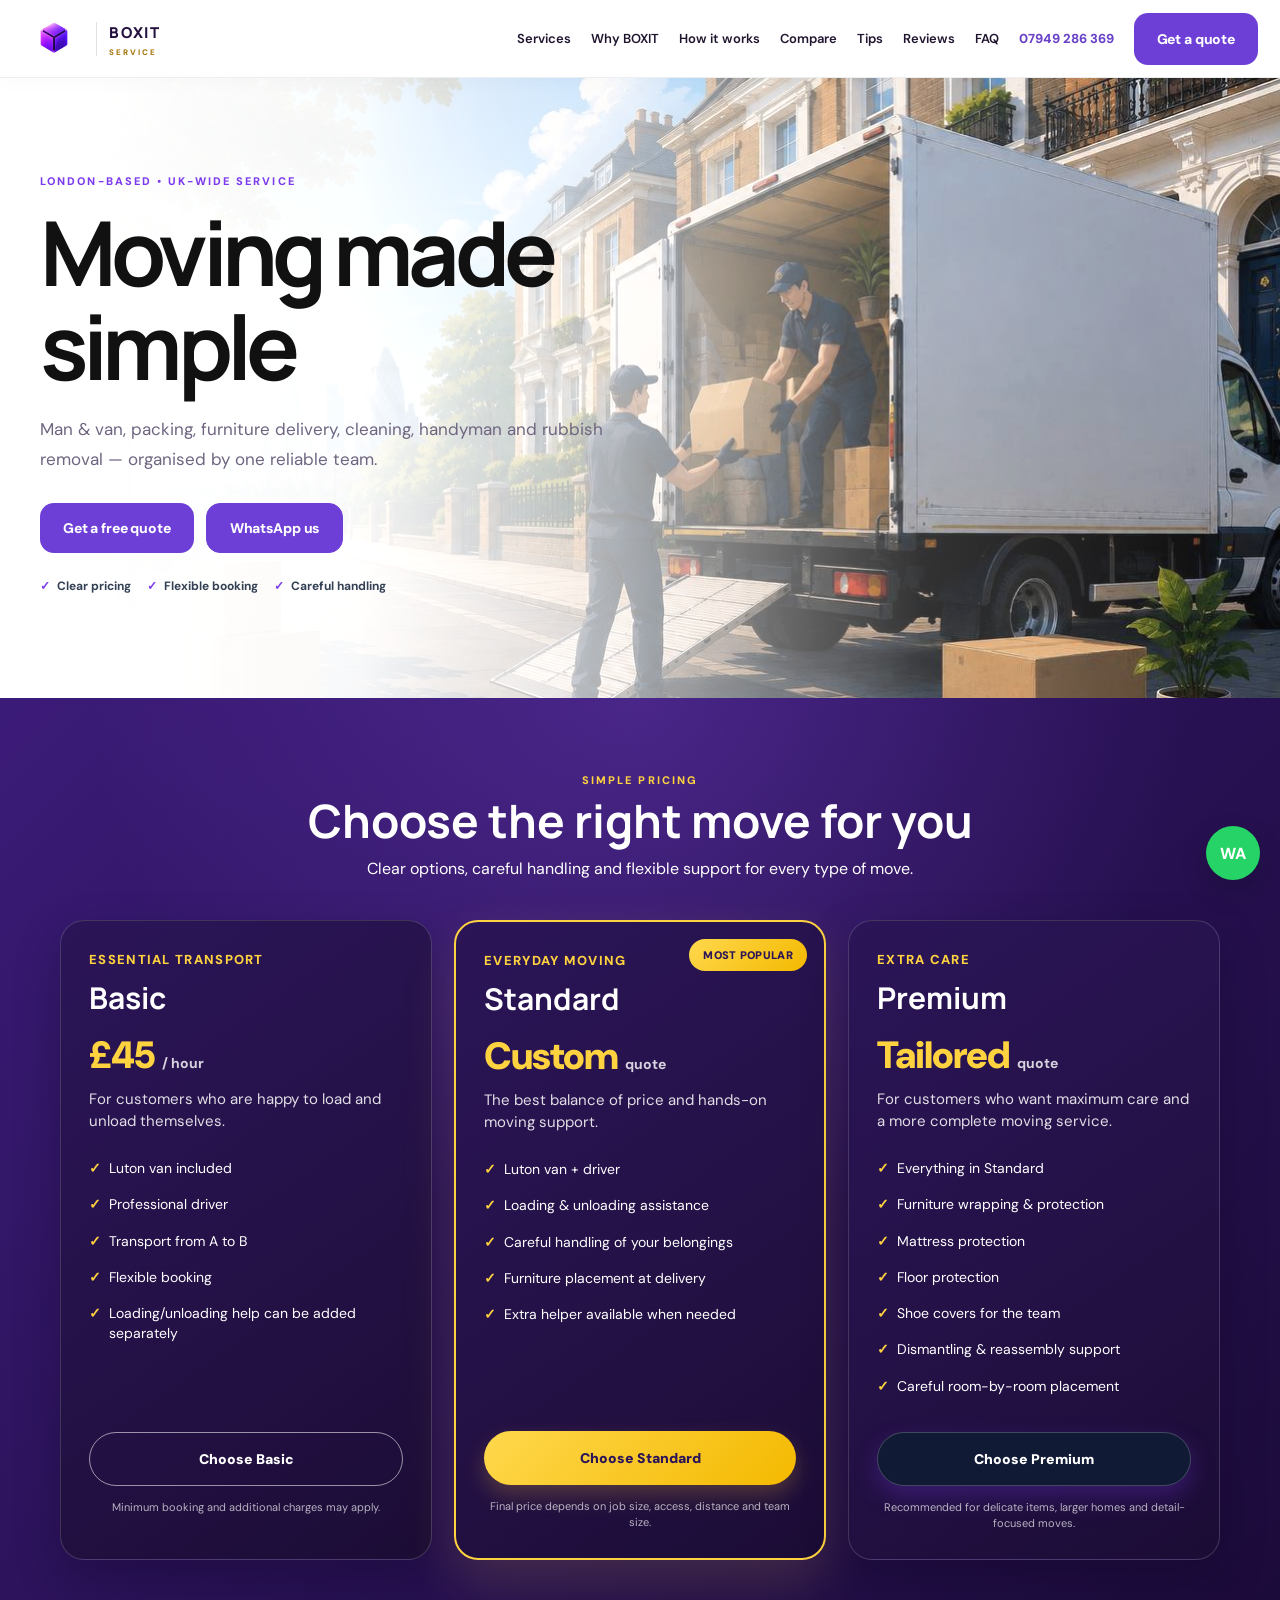
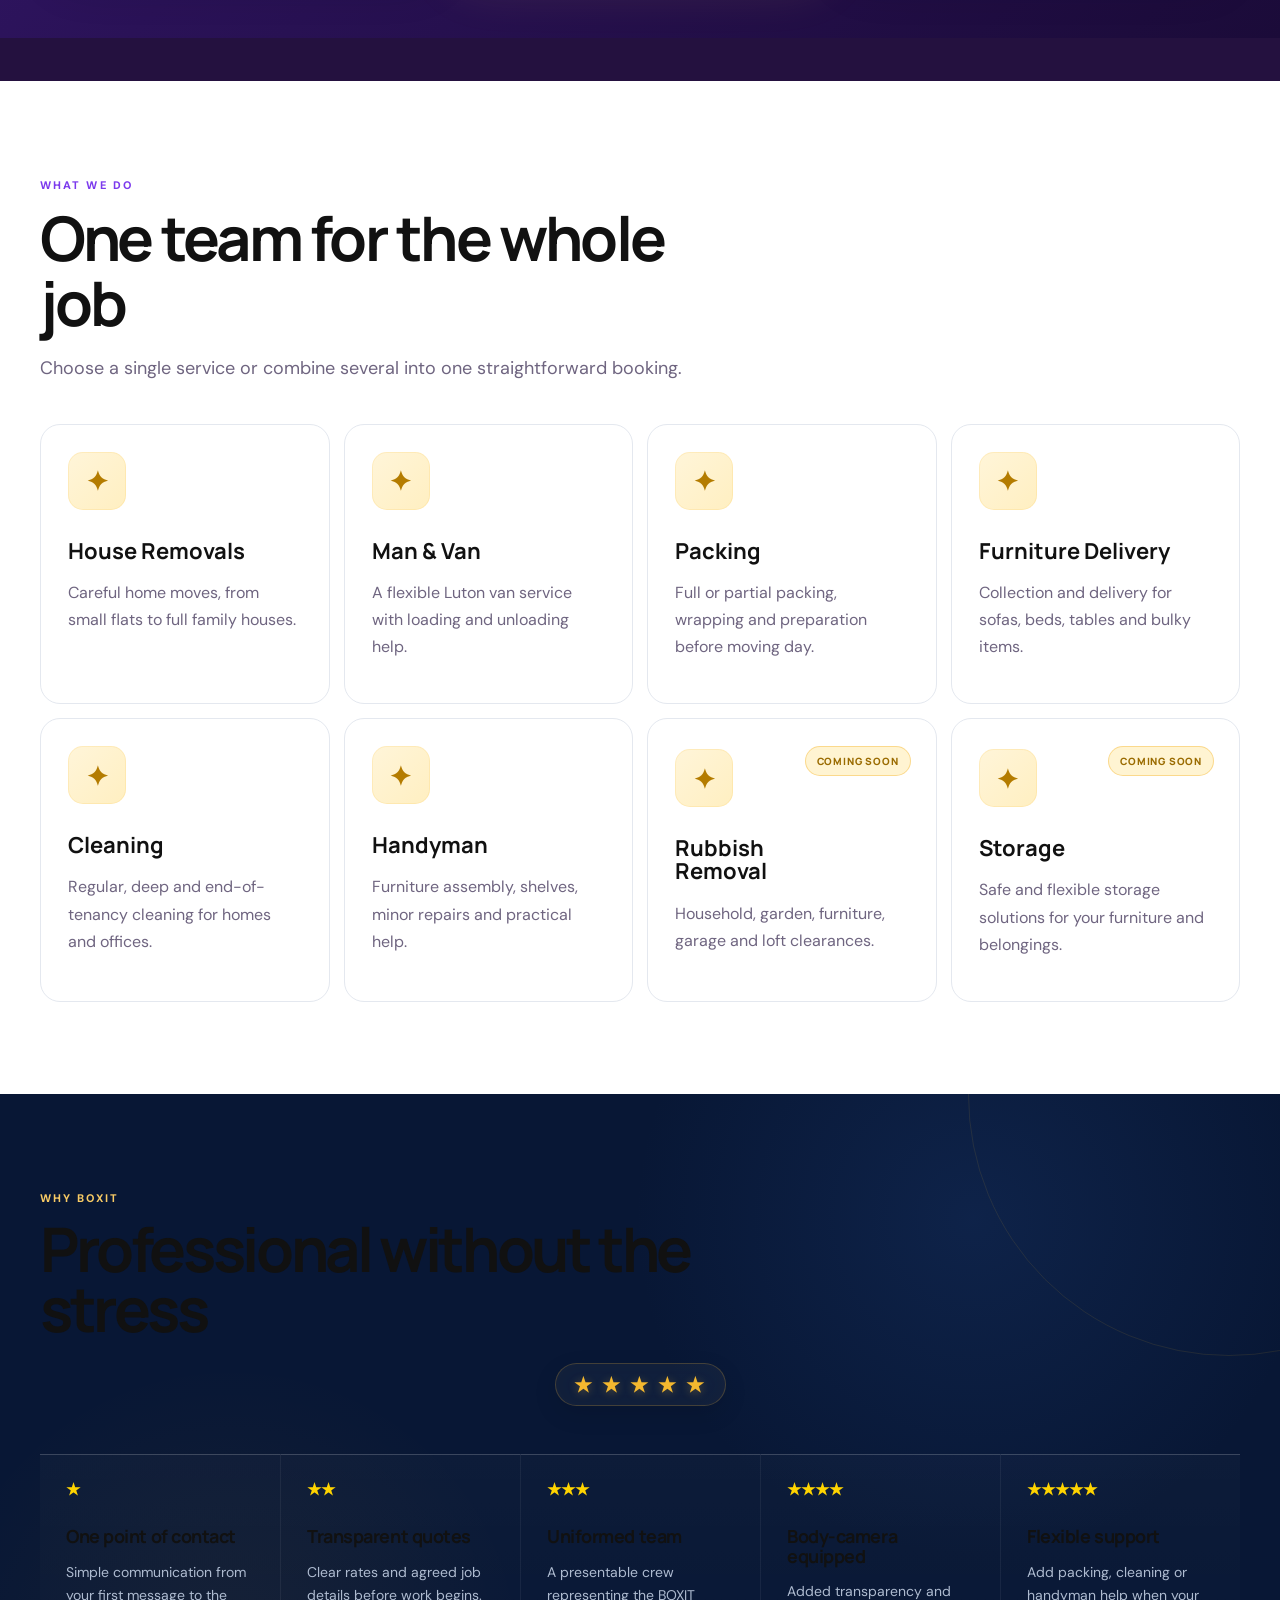
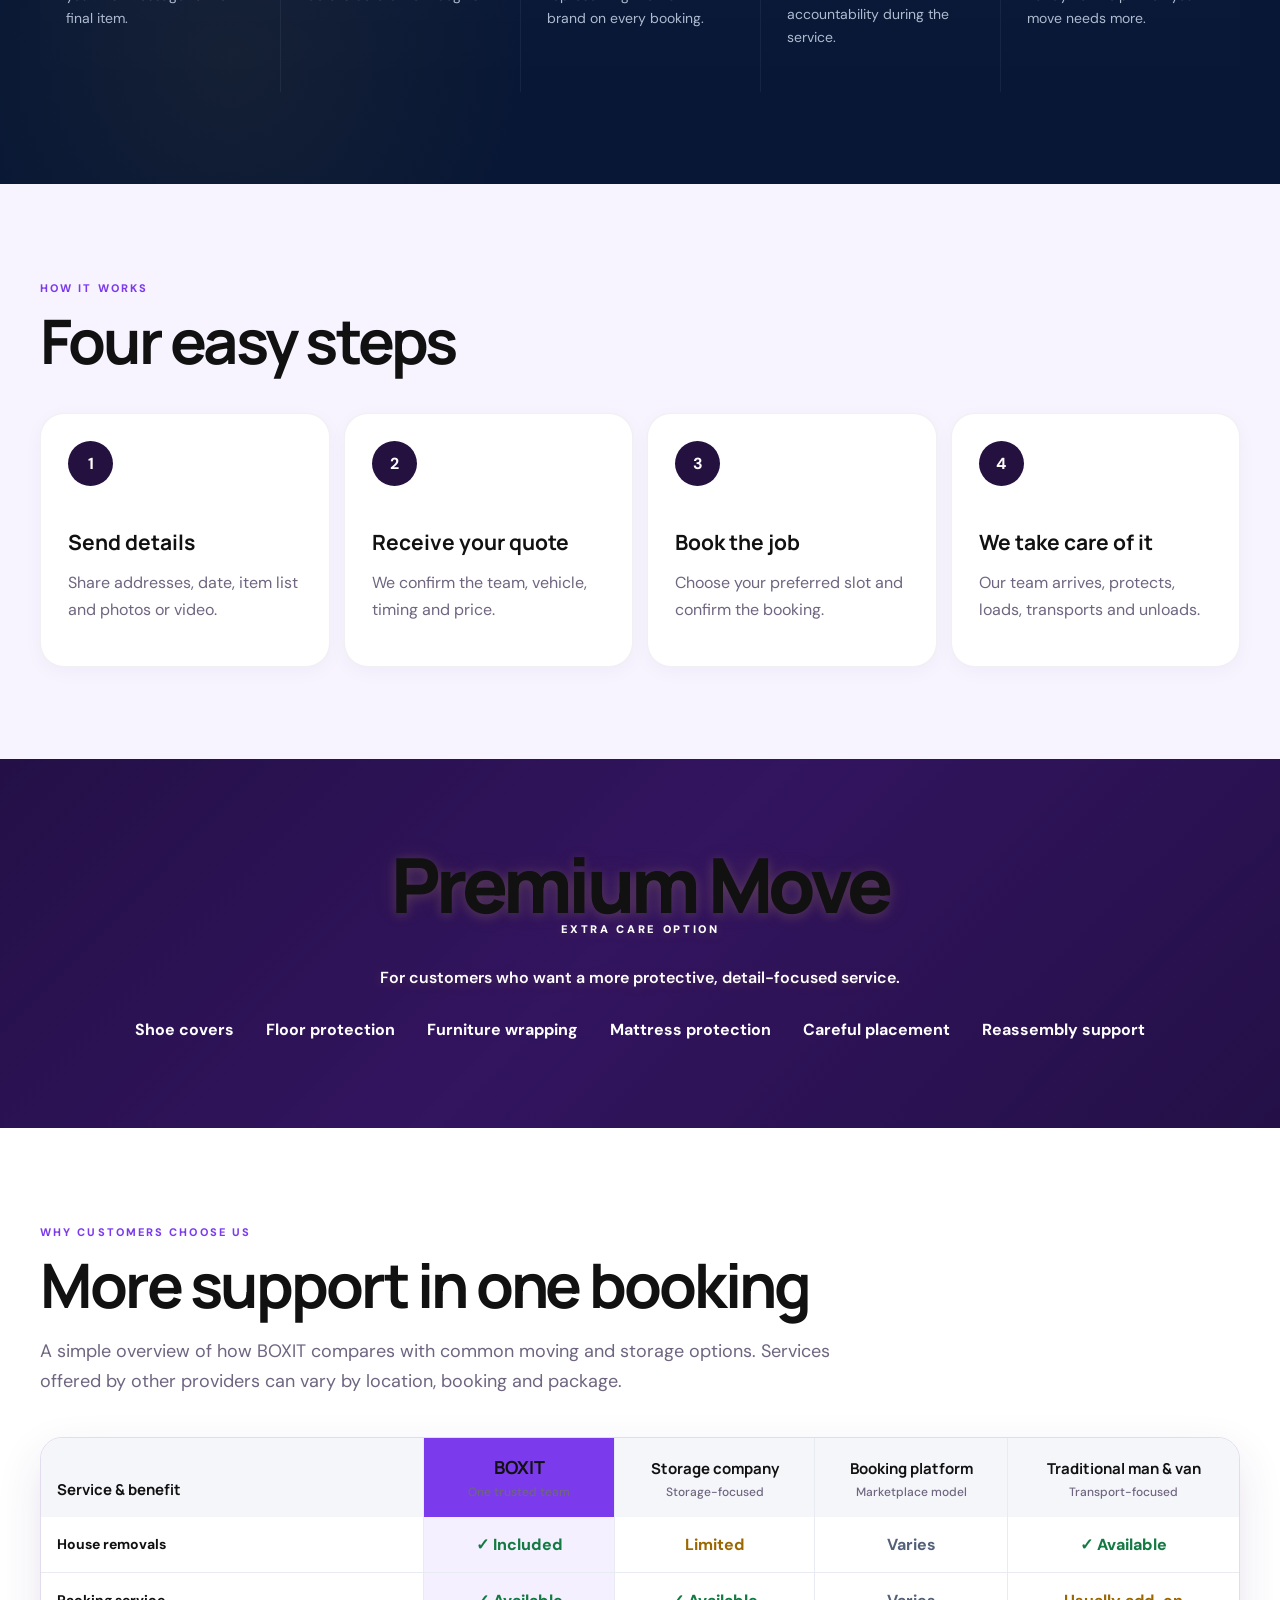
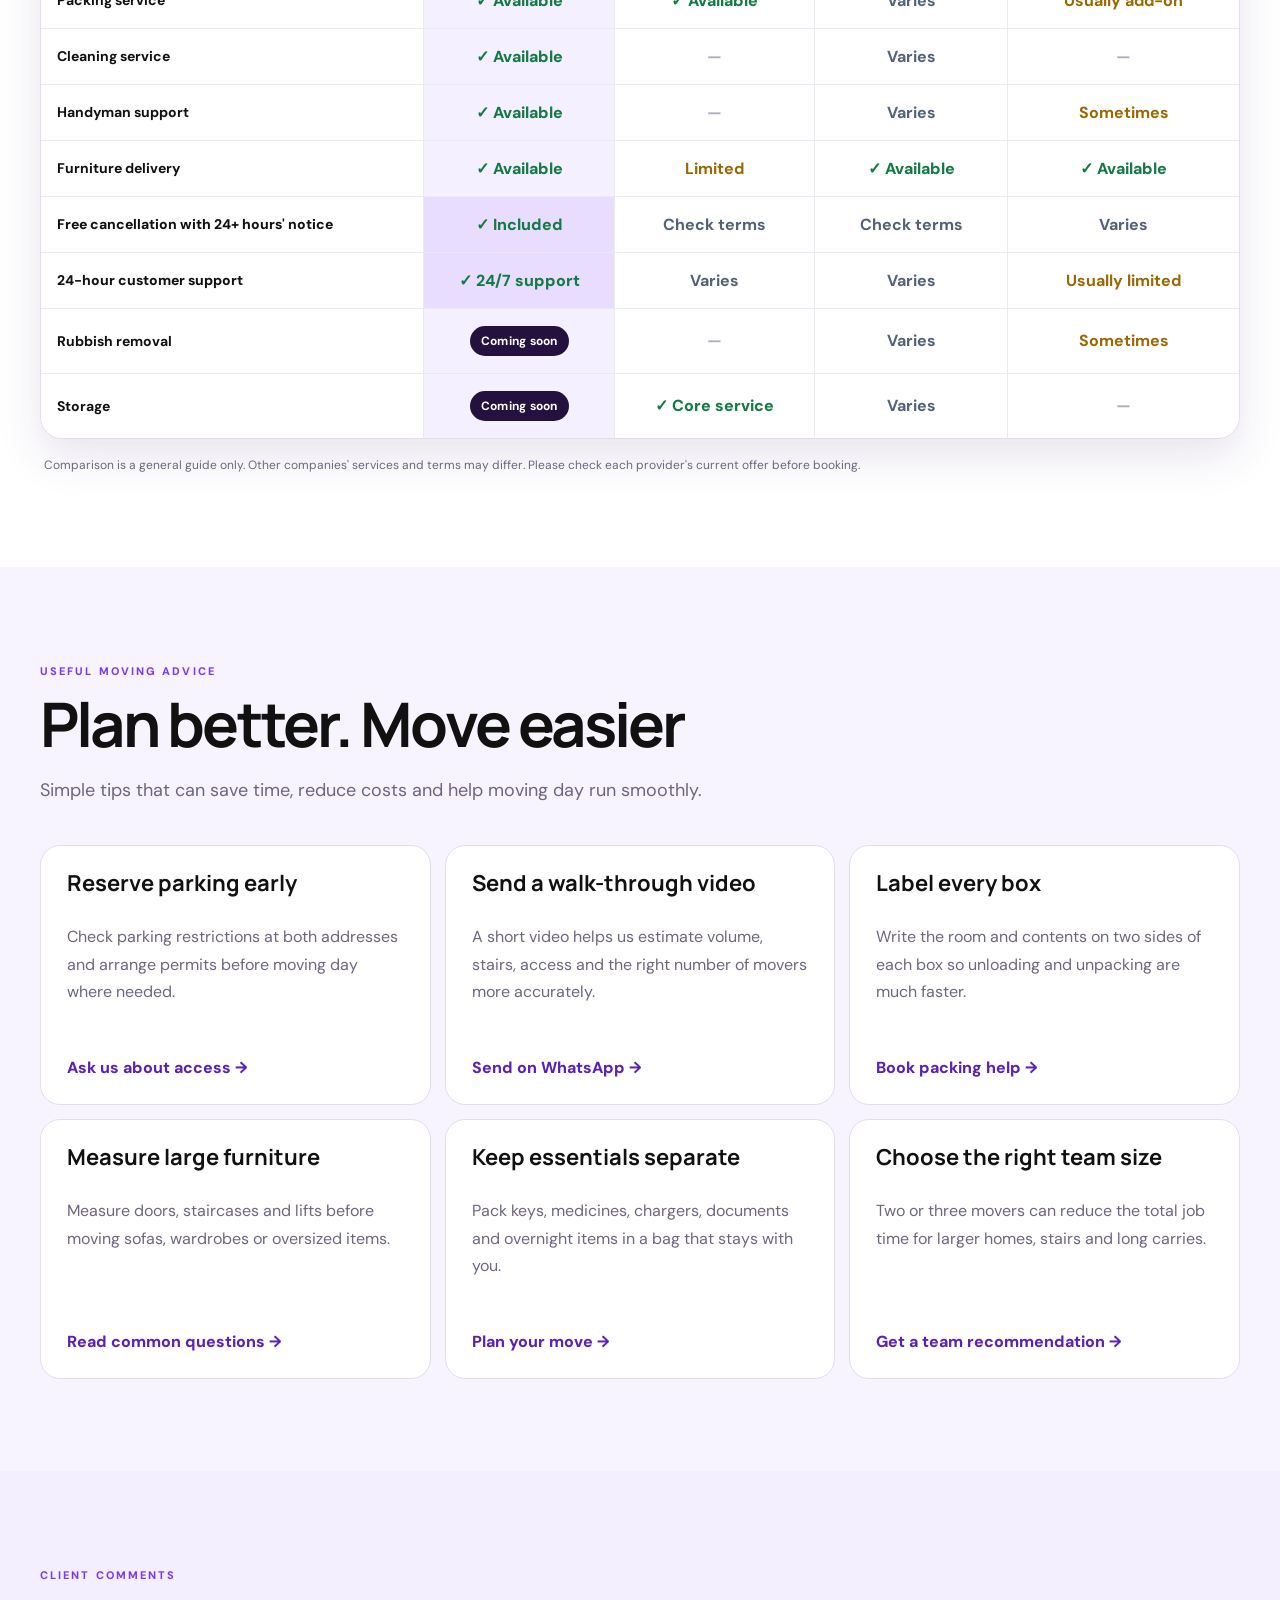
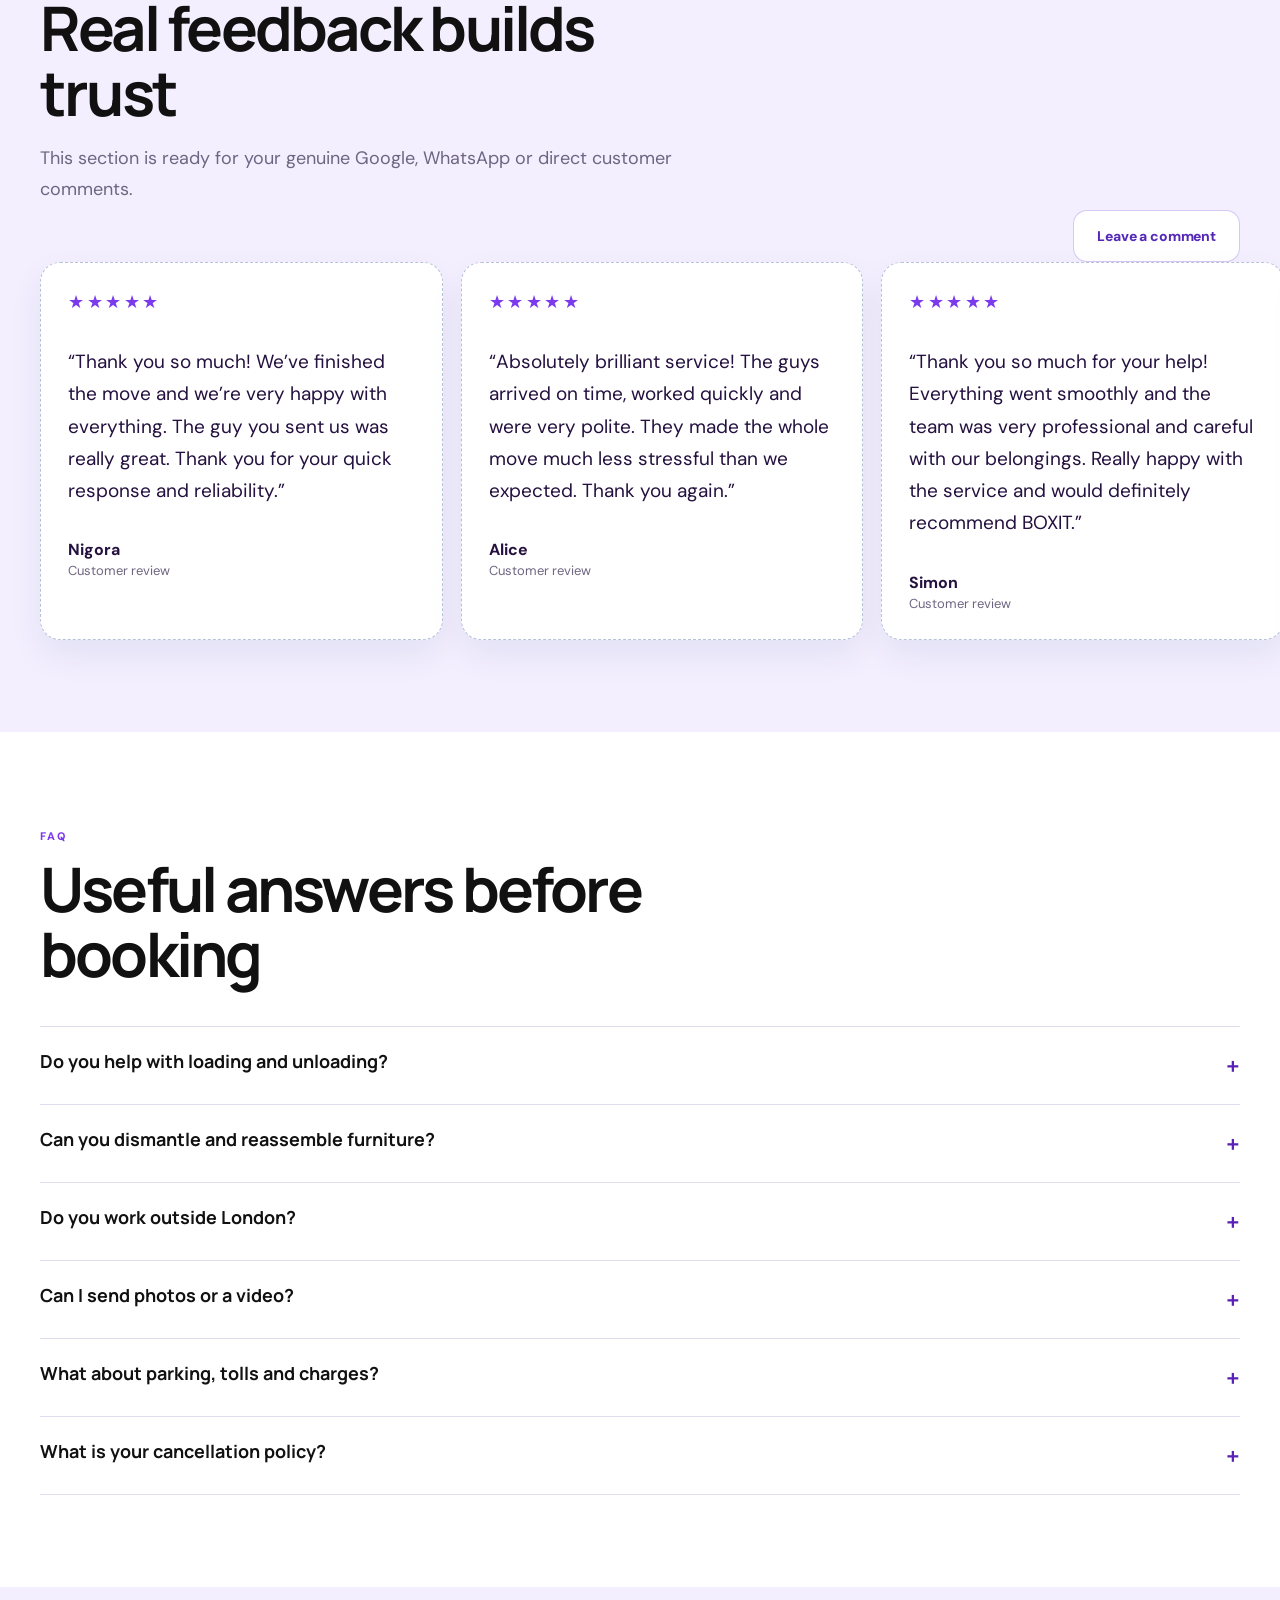
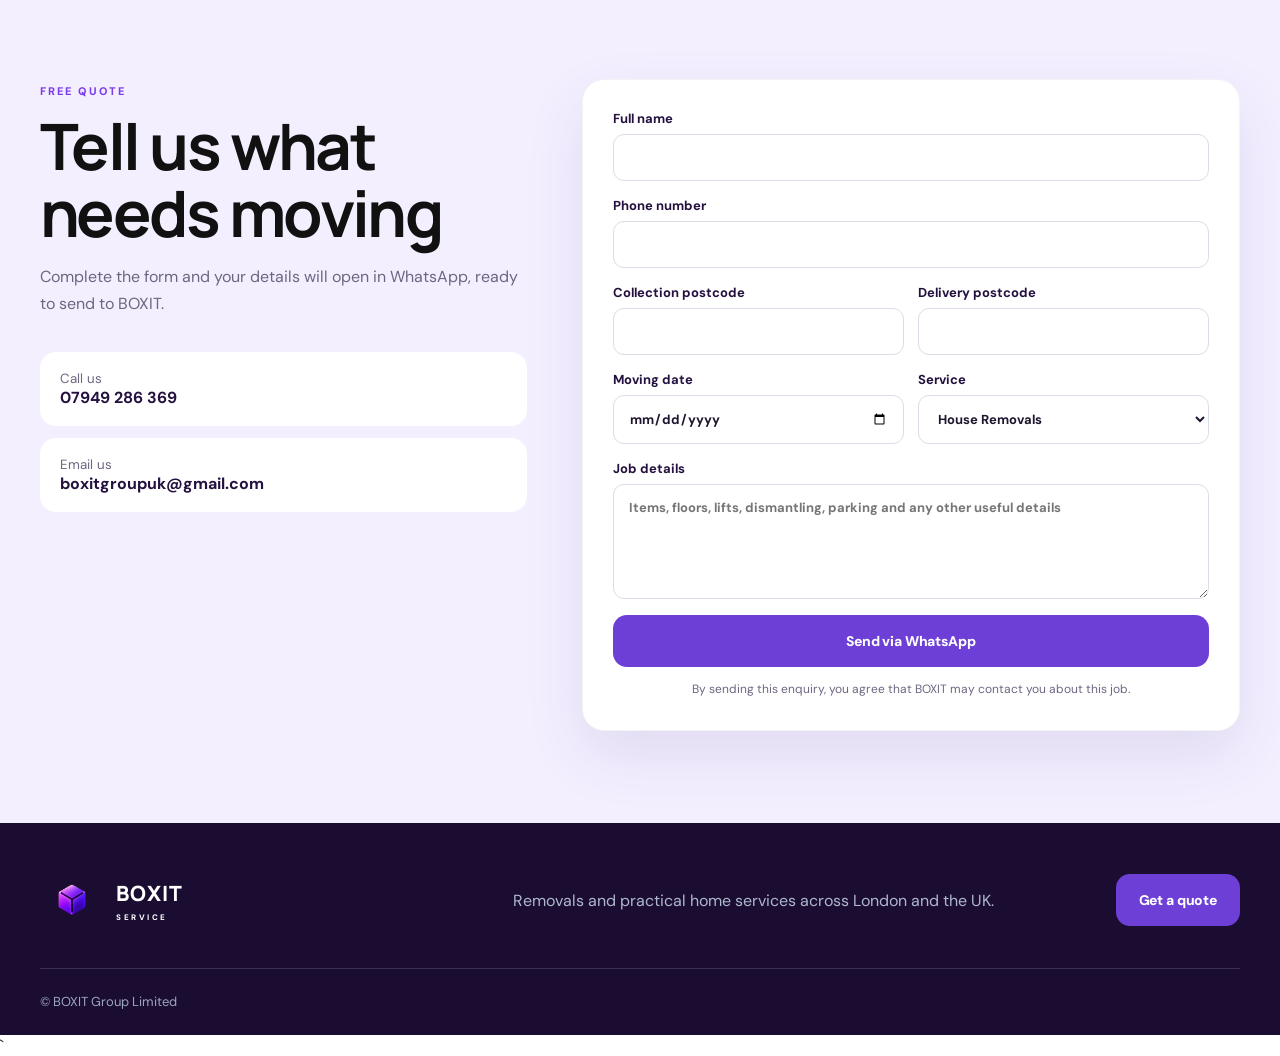
==== commit 3b672c71: "in progress" ====
--- a/index.html
+++ b/index.html
@@ -260,6 +260,292 @@
       #offer .offer-ribbon-v2{min-width:150px;font-size:9px;padding:7px 15px 8px;}
     }
   </style>
+  <style>
+    /* =========================================================
+           FINAL HERO IMAGE FIX
+           background.jpg must be in the same folder as this HTML file.
+           This rule intentionally comes last so older hero styles cannot
+           override the image background.
+           ========================================================= */
+    .hero .hero-visual{
+      height:520px !important;
+      min-height:520px !important;
+      width:100% !important;
+      min-width:0 !important;
+      position:relative !important;
+      display:block !important;
+      overflow:hidden !important;
+      border-radius:30px !important;
+      transform:none !important;
+      background-image:
+              linear-gradient(90deg, rgba(255,255,255,.03), rgba(255,255,255,0) 45%, rgba(43,19,94,.05)),
+              url("background.jpg") !important;
+      background-size:cover !important;
+      background-position:center center !important;
+      background-repeat:no-repeat !important;
+      background-color:#eee8ff !important;
+      box-shadow:0 28px 65px rgba(31,18,69,.16) !important;
+      isolation:isolate !important;
+    }
+
+    .hero .hero-visual::before,
+    .hero .hero-visual::after{
+      content:none !important;
+      display:none !important;
+    }
+
+    .hero .hero-image-overlay{
+      position:absolute !important;
+      inset:0 !important;
+      z-index:1 !important;
+      pointer-events:none !important;
+      background:linear-gradient(90deg,rgba(255,255,255,.02),transparent 35%,rgba(55,25,120,.03)) !important;
+    }
+
+    @media(max-width:960px){
+      .hero .hero-visual{
+        height:500px !important;
+        min-height:500px !important;
+        width:100% !important;
+      }
+    }
+
+    @media(max-width:600px){
+      .hero .hero-visual{
+        height:360px !important;
+        min-height:360px !important;
+        border-radius:22px !important;
+      }
+    }
+  </style>
+
+  <style id="final-user-overrides">
+    /* =========================================================
+           FINAL USER REQUESTS
+           - Premium CTA buttons are purple
+           - Titles/headings are black in day mode (no gold/purple title accents)
+           - Hero image is clearer and remains responsive on phones
+           - Day/Night toggle stays visible in the header on mobile
+           ========================================================= */
+
+    /* Titles/headings: black in DAY mode */
+    html:not([data-theme="dark"]) h1,
+    html:not([data-theme="dark"]) h2,
+    html:not([data-theme="dark"]) h3,
+    html:not([data-theme="dark"]) h4,
+    html:not([data-theme="dark"]) h5,
+    html:not([data-theme="dark"]) h6,
+    html:not([data-theme="dark"]) .hero h1,
+    html:not([data-theme="dark"]) .hero h1 span,
+    html:not([data-theme="dark"]) .section-heading h2,
+    html:not([data-theme="dark"]) .section-block h2,
+    html:not([data-theme="dark"]) .section-block h3,
+    html:not([data-theme="dark"]) .compare-heading h2,
+    html:not([data-theme="dark"]) .tips-section h2,
+    html:not([data-theme="dark"]) .tips-grid h3,
+    html:not([data-theme="dark"]) .reviews-section h2,
+    html:not([data-theme="dark"]) .review-grid h3,
+    html:not([data-theme="dark"]) .faq-wrap h2,
+    html:not([data-theme="dark"]) .faq-list summary,
+    html:not([data-theme="dark"]) .quote-copy h2,
+    html:not([data-theme="dark"]) .quote-form h3,
+    html:not([data-theme="dark"]) .service-grid h3,
+    html:not([data-theme="dark"]) .steps h3,
+    html:not([data-theme="dark"]) .feature-grid h3,
+    html:not([data-theme="dark"]) .comparison-table th,
+    html:not([data-theme="dark"]) .pricing-heading h2,
+    html:not([data-theme="dark"]) .pricing-card h3,
+    html:not([data-theme="dark"]) .premium h2 {
+      color:#111111 !important;
+    }
+
+    /* Premium buttons — all buttons using the premium/dark pricing class */
+    .pricing-btn-dark,
+    #offer .pricing-btn-dark,
+    .pricing-btn-dark:hover,
+    #offer .pricing-btn-dark:hover {
+      background:#7c3aed !important;
+      background-image:none !important;
+      color:#ffffff !important;
+      border:1px solid #7c3aed !important;
+      box-shadow:0 10px 24px rgba(124,58,237,.28) !important;
+    }
+
+    /* Keep the premium CTA purple in both themes */
+    html[data-theme="dark"] .pricing-btn-dark,
+    html[data-theme="dark"] #offer .pricing-btn-dark {
+      background:#7c3aed !important;
+      color:#ffffff !important;
+      border-color:#7c3aed !important;
+    }
+
+    /* Hero image: clearer rendering + responsive sizing */
+    .hero{
+      background-size:cover !important;
+    }
+
+    .hero::before{
+      content:"";
+      position:absolute;
+      inset:0;
+      z-index:0;
+      pointer-events:none;
+      background:
+              linear-gradient(90deg,
+              rgba(255,255,255,.98) 0%,
+              rgba(255,255,255,.92) 28%,
+              rgba(255,255,255,.66) 48%,
+              rgba(255,255,255,.22) 72%,
+              rgba(255,255,255,.06) 100%),
+              url("background.jpg") center right / cover no-repeat;
+      filter:contrast(1.08) saturate(.98);
+      transform:scale(1.002);
+    }
+
+    .hero > *{
+      position:relative;
+      z-index:1;
+    }
+
+    /* Hide the old background layer so the clearer pseudo-element is used. */
+    .hero{
+      background-image:none !important;
+    }
+
+    html[data-theme="dark"] .hero::before{
+      background:
+              linear-gradient(90deg,
+              rgba(12,10,24,.96) 0%,
+              rgba(12,10,24,.88) 28%,
+              rgba(12,10,24,.58) 52%,
+              rgba(12,10,24,.20) 78%,
+              rgba(12,10,24,.08) 100%),
+              url("background.jpg") center right / cover no-repeat;
+      filter:contrast(1.08) saturate(.9);
+    }
+
+    @media(max-width:1000px){
+      .hero::before{
+        background:
+                linear-gradient(180deg,
+                rgba(255,255,255,.98) 0%,
+                rgba(255,255,255,.92) 44%,
+                rgba(255,255,255,.52) 78%,
+                rgba(255,255,255,.16) 100%),
+                url("background.jpg") center center / cover no-repeat;
+      }
+    }
+
+    @media(max-width:600px){
+      .hero::before{
+        background:
+                linear-gradient(180deg,
+                rgba(255,255,255,.98) 0%,
+                rgba(255,255,255,.93) 43%,
+                rgba(255,255,255,.48) 76%,
+                rgba(255,255,255,.14) 100%),
+                url("background.jpg") 62% center / cover no-repeat;
+        filter:contrast(1.1) saturate(.98);
+      }
+    }
+
+    /* Theme button is now a direct child of the header, so it stays visible on phones. */
+    .site-header{
+      position:sticky;
+    }
+
+    .site-header > .theme-toggle{
+      display:inline-flex !important;
+      order:3;
+      margin-left:12px;
+    }
+
+    .site-header > .menu-btn{
+      order:2;
+      margin-left:auto;
+    }
+
+    .site-header > nav{
+      order:4;
+    }
+
+    @media(min-width:961px){
+      .site-header > .menu-btn{
+        display:none !important;
+      }
+      .site-header > .theme-toggle{
+        display:none !important;
+      }
+    }
+
+    @media(max-width:960px){
+      .site-header{
+        padding-left:16px;
+        padding-right:16px;
+      }
+
+      .site-header > .theme-toggle{
+        width:42px;
+        height:42px;
+        margin-left:10px;
+      }
+
+      .site-header > .menu-btn{
+        margin-left:auto;
+      }
+    }
+
+    @media(max-width:600px){
+      .site-header{
+        height:72px;
+        min-height:72px;
+      }
+
+      .site-header > .theme-toggle{
+        width:40px;
+        height:40px;
+        margin-left:8px;
+      }
+
+      .theme-icon{
+        font-size:18px;
+      }
+
+      .header-logo{
+        width:118px !important;
+        height:48px !important;
+      }
+    }
+
+    @media(max-width:380px){
+      .site-header > .theme-toggle{
+        width:38px;
+        height:38px;
+      }
+      .header-logo{
+        width:108px !important;
+      }
+    }
+  </style>
+
+
+  <style id="boxit-final-fixes">
+    /* Final fixed version: day/night mode removed */
+    .pricing-btn-gold,
+    .pricing-btn-dark,
+    .pricing-btn-outline,
+    .pricing-btn { background:#7c3aed !important; color:#fff !important; border-color:#7c3aed !important; }
+    .pricing-btn:hover, .pricing-btn-gold:hover, .pricing-btn-dark:hover, .pricing-btn-outline:hover { background:#6d28d9 !important; color:#fff !important; border-color:#6d28d9 !important; }
+    body h1, body h2, body h3, body h4, body h5, body h6,
+    .hero h1, .section-heading h2, .section-block h2, .section-block h3,
+    .compare-heading h2, .tips-section h2, .tips-grid h3, .reviews-section h2,
+    .review-grid h3, .faq-wrap h2, .faq-list summary, .quote-copy h2,
+    .quote-form h3, .service-grid h3, .steps h3, .feature-grid h3,
+    .comparison-table th, .pricing-heading h2, .pricing-card h3, .premium h2 { color:#000 !important; }
+    @media (max-width:600px){
+      .hero-visual img, .hero-visual svg { max-width:100%; height:auto; }
+    }
+  </style>
 </head>
 <style>
   :root{
@@ -517,6 +803,49 @@
     margin-right:7px;
   }
 
+
+  /* =========================================================
+       HERO RIGHT-SIDE BACKGROUND IMAGE
+       Put background.jpg next to this HTML file.
+       ========================================================= */
+  .hero-visual{
+    height:520px;
+    min-width:0;
+    position:relative;
+    overflow:hidden;
+    border-radius:30px;
+    background-image:
+            linear-gradient(90deg,rgba(255,255,255,.02) 0%,rgba(255,255,255,.04) 100%),
+            url("background.jpg");
+    background-size:cover;
+    background-position:center;
+    background-repeat:no-repeat;
+    box-shadow:0 28px 65px rgba(31,18,69,.16);
+    isolation:isolate;
+  }
+
+  .hero-visual:before,
+  .hero-visual:after{
+    display:none !important;
+  }
+
+  .hero-image-overlay{
+    position:absolute;
+    inset:0;
+    pointer-events:none;
+    background:linear-gradient(90deg,rgba(255,255,255,.02),transparent 30%,rgba(55,25,120,.04));
+    z-index:1;
+  }
+
+  /* Old illustration/photo elements are not needed for the new hero image. */
+  .hero-visual img,
+  .hero-visual .sun,
+  .hero-visual .road,
+  .hero-visual .house,
+  .hero-visual .van,
+  .hero-visual .box-stack{
+    display:none !important;
+  }
 
   /* =========================================================
      HERO ROUND PHOTO
@@ -5765,6 +6094,459 @@
     color: #8b5cf6 !important;
   }
 
+
+  /* =========================================================
+       PRICING CARDS — OFFERS BELOW HERO
+       ========================================================= */
+  .pricing-section{
+    background:#f5f7fb;
+    color:#071d36;
+    padding-top:70px;
+    padding-bottom:78px;
+  }
+  .pricing-inner{
+    width:min(1200px, calc(100% - 40px));
+    margin:0 auto;
+  }
+  .pricing-heading{
+    text-align:center;
+    max-width:720px;
+    margin:0 auto 38px;
+  }
+  .pricing-heading h2{
+    margin:8px 0 10px;
+    font-size:clamp(30px,4vw,46px);
+    line-height:1.05;
+    color:#071d36;
+  }
+  .pricing-heading p{
+    margin:0;
+    color:#66758a;
+    font-size:16px;
+  }
+  .pricing-grid{
+    display:grid;
+    grid-template-columns:repeat(3,1fr);
+    gap:22px;
+    align-items:stretch;
+  }
+  .pricing-card{
+    position:relative;
+    display:flex;
+    flex-direction:column;
+    min-height:600px;
+    padding:30px 28px 25px;
+    border:1px solid #dbe2ec;
+    border-radius:24px;
+    background:#fff;
+    box-shadow:0 15px 38px rgba(18,32,52,.08);
+    transition:
+            background-color .45s ease,
+            border-color .45s ease,
+            color .45s ease,
+            box-shadow .45s ease,
+            transform .3s ease;
+  }
+  .pricing-card:hover{
+    transform:translateY(-4px);
+    box-shadow:0 20px 48px rgba(18,32,52,.13);
+  }
+  .pricing-card-popular{
+    border:2px solid #f5b51b;
+    box-shadow:0 18px 45px rgba(245,181,27,.14);
+  }
+  .pricing-kicker{
+    color:#8290a3;
+    font-size:13px;
+    font-weight:800;
+    letter-spacing:1.3px;
+    margin-bottom:14px;
+  }
+  .pricing-card h3{
+    margin:0 0 22px;
+    font-size:30px;
+    color:#071d36;
+  }
+  .pricing-price{
+    margin-bottom:14px;
+    font-size:38px;
+    line-height:1;
+    font-weight:900;
+    letter-spacing:-1px;
+    color:#071d36;
+  }
+  .pricing-card-popular .pricing-price{
+    color:#071d36;
+  }
+  .pricing-price small{
+    font-size:14px;
+    font-weight:700;
+    letter-spacing:0;
+    color:#66758a;
+  }
+  .pricing-card > p{
+    min-height:54px;
+    margin:0 0 16px;
+    color:#53677f;
+    font-size:15px;
+    line-height:1.5;
+  }
+  .pricing-card ul{
+    list-style:none;
+    padding:0;
+    margin:0;
+    flex:1;
+  }
+  .pricing-card li{
+    position:relative;
+    padding:0 0 11px 20px;
+    margin-bottom:5px;
+    color:#18304b;
+    font-size:14px;
+    line-height:1.45;
+  }
+  .pricing-card li::before{
+    content:"✓";
+    position:absolute;
+    left:0;
+    top:0;
+    color:#16a66a;
+    font-weight:900;
+  }
+  .popular-badge{
+    position:absolute;
+    top:17px;
+    right:17px;
+    padding:9px 14px;
+    border-radius:999px;
+    background:#f5b51b;
+    color:#071d36;
+    font-size:11px;
+    font-weight:900;
+    letter-spacing:.3px;
+  }
+  .pricing-btn{
+    display:flex;
+    align-items:center;
+    justify-content:center;
+    width:100%;
+    min-height:54px;
+    margin-top:20px;
+    border-radius:999px;
+    text-decoration:none;
+    font-size:14px;
+    font-weight:900;
+    transition:transform .25s ease, box-shadow .25s ease, background-color .4s ease, color .4s ease;
+  }
+  .pricing-btn:hover{
+    transform:translateY(-2px);
+  }
+  .pricing-btn-outline{
+    border:1px solid #d2dce8;
+    background:#fff;
+    color:#071d36;
+  }
+  .pricing-btn-gold{
+    background:#f7b83d;
+    color:#071d36;
+    box-shadow:0 10px 22px rgba(247,184,61,.24);
+  }
+  .pricing-btn-dark{
+    background:#071d36;
+    color:#fff;
+  }
+  .pricing-note{
+    margin-top:14px;
+    min-height:34px;
+    text-align:center;
+    color:#718096;
+    font-size:11px;
+    line-height:1.45;
+  }
+
+  /* Dark mode */
+  html[data-theme="dark"] .pricing-section{
+    background:#0d0b1d;
+    color:#fff;
+  }
+  html[data-theme="dark"] .pricing-heading h2{
+    color:#fff;
+  }
+  html[data-theme="dark"] .pricing-heading p{
+    color:#aaa5bb;
+  }
+  html[data-theme="dark"] .pricing-card{
+    background:#151326;
+    border-color:#302b48;
+    color:#fff;
+    box-shadow:0 16px 40px rgba(0,0,0,.22);
+  }
+  html[data-theme="dark"] .pricing-card-popular{
+    border-color:#f5b51b;
+  }
+  html[data-theme="dark"] .pricing-card h3,
+  html[data-theme="dark"] .pricing-price{
+    color:#fff;
+  }
+  html[data-theme="dark"] .pricing-price small{
+    color:#aaa5bb;
+  }
+  html[data-theme="dark"] .pricing-card > p{
+    color:#b9b4ca;
+  }
+  html[data-theme="dark"] .pricing-card li{
+    color:#eeeaff;
+  }
+  html[data-theme="dark"] .pricing-btn-outline{
+    background:#151326;
+    border-color:#554d72;
+    color:#fff;
+  }
+  html[data-theme="dark"] .pricing-btn-dark{
+    background:#fff;
+    color:#17102f;
+  }
+  html[data-theme="dark"] .pricing-note{
+    color:#918ba5;
+  }
+  html[data-theme="dark"] .pricing-kicker{
+    color:#aaa0c8;
+  }
+
+  /* Tablet */
+  @media (max-width: 950px){
+    .pricing-grid{
+      grid-template-columns:1fr;
+      max-width:650px;
+      margin:0 auto;
+    }
+    .pricing-card{
+      min-height:0;
+    }
+  }
+
+  /* Phone */
+  @media (max-width: 600px){
+    .pricing-section{
+      padding-top:48px;
+      padding-bottom:55px;
+    }
+    .pricing-inner{
+      width:min(100% - 28px, 520px);
+    }
+    .pricing-heading{
+      margin-bottom:26px;
+    }
+    .pricing-heading h2{
+      font-size:31px;
+    }
+    .pricing-grid{
+      gap:16px;
+    }
+    .pricing-card{
+      padding:25px 21px 22px;
+      border-radius:20px;
+    }
+    .pricing-card h3{
+      font-size:27px;
+    }
+    .pricing-price{
+      font-size:34px;
+    }
+    .popular-badge{
+      top:14px;
+      right:14px;
+      font-size:10px;
+      padding:8px 11px;
+    }
+  }
+
+
+
+  /* =========================================================
+       PRICING CARDS — PURPLE / HIGH-CONTRAST FIX
+       ========================================================= */
+  #offer.pricing-section {
+    background: linear-gradient(135deg, #3b1b78 0%, #2a1257 48%, #1b0b39 100%) !important;
+    color: #ffffff !important;
+    position: relative;
+    overflow: hidden;
+  }
+
+  #offer.pricing-section::before {
+    content: "";
+    position: absolute;
+    inset: 0;
+    background: radial-gradient(circle at 50% 0%, rgba(151,91,255,.24), transparent 48%);
+    pointer-events: none;
+  }
+
+  #offer .pricing-inner {
+    position: relative;
+    z-index: 1;
+  }
+
+  #offer .pricing-heading h2,
+  #offer .pricing-heading p,
+  #offer .pricing-heading .eyebrow {
+    color: #ffffff !important;
+  }
+
+  #offer .pricing-heading .eyebrow {
+    color: #ffd33f !important;
+  }
+
+  #offer .pricing-grid {
+    align-items: stretch;
+  }
+
+  #offer .pricing-card {
+    position: relative;
+    background: linear-gradient(145deg, #2b1558 0%, #241146 55%, #1b0c35 100%) !important;
+    border: 1px solid rgba(255,255,255,.16) !important;
+    color: #ffffff !important;
+    box-shadow: 0 18px 45px rgba(12,5,30,.28) !important;
+  }
+
+  #offer .pricing-card:hover {
+    border-color: rgba(255,211,63,.75) !important;
+    transform: translateY(-5px);
+    box-shadow: 0 24px 55px rgba(12,5,30,.38) !important;
+  }
+
+  #offer .pricing-card-popular {
+    border: 2px solid #ffd33f !important;
+    box-shadow: 0 22px 55px rgba(255,211,63,.14) !important;
+  }
+
+  #offer .pricing-kicker,
+  #offer .pricing-card h3,
+  #offer .pricing-price,
+  #offer .pricing-price small,
+  #offer .pricing-card p,
+  #offer .pricing-card li,
+  #offer .pricing-note {
+    color: #ffffff !important;
+  }
+
+  #offer .pricing-kicker {
+    color: #ffd33f !important;
+  }
+
+  #offer .pricing-card h3 {
+    color: #ffffff !important;
+  }
+
+  #offer .pricing-price {
+    color: #ffd33f !important;
+  }
+
+  #offer .pricing-price small {
+    color: rgba(255,255,255,.82) !important;
+  }
+
+  #offer .pricing-card p {
+    color: rgba(255,255,255,.86) !important;
+  }
+
+  #offer .pricing-card li::before {
+    color: #ffd33f !important;
+  }
+
+  #offer .pricing-note {
+    color: rgba(255,255,255,.68) !important;
+  }
+
+  #offer .popular-badge {
+    background: linear-gradient(135deg,#ffd84d,#f4b900) !important;
+    color: #2b1558 !important;
+    border-color: #ffd33f !important;
+  }
+
+  #offer .pricing-btn-outline {
+    color: #ffffff !important;
+    background: transparent !important;
+    border: 1px solid rgba(255,255,255,.55) !important;
+  }
+
+  #offer .pricing-btn-outline:hover {
+    color: #2b1558 !important;
+    background: #ffd33f !important;
+    border-color: #ffd33f !important;
+  }
+
+  #offer .pricing-btn-gold {
+    color: #2b1558 !important;
+    background: linear-gradient(135deg,#ffd84d,#f4b900) !important;
+    border-color: #ffd33f !important;
+  }
+
+  #offer .pricing-btn-dark {
+    color: #ffffff !important;
+    background: #111a35 !important;
+    border-color: rgba(255,255,255,.2) !important;
+  }
+
+  @media (max-width: 700px) {
+    #offer .pricing-grid {
+      grid-template-columns: 1fr !important;
+    }
+    #offer .pricing-card {
+      min-height: auto !important;
+    }
+  }
+
+  /* =========================================================
+       FINAL HERO IMAGE OVERRIDES
+       ========================================================= */
+  .hero{
+    grid-template-columns:minmax(0,1fr) minmax(420px,.95fr);
+    gap:56px;
+  }
+
+  .hero-copy{
+    position:relative;
+    z-index:3;
+  }
+
+  .hero-visual{
+    width:100%;
+    height:520px;
+    min-height:520px;
+    margin:0;
+    transform:none;
+    align-self:center;
+    justify-self:stretch;
+  }
+
+  html[data-theme="dark"] .hero-visual{
+    box-shadow:0 28px 70px rgba(0,0,0,.38);
+    background-image:
+            linear-gradient(90deg,rgba(11,9,27,.12),rgba(11,9,27,.08)),
+            url("background.jpg");
+  }
+
+  @media(max-width:1000px){
+    .hero{
+      grid-template-columns:1fr;
+      gap:34px;
+    }
+    .hero-visual{
+      width:100%;
+      height:430px;
+      min-height:430px;
+    }
+  }
+
+  @media(max-width:600px){
+    .hero-visual{
+      height:320px;
+      min-height:320px;
+      border-radius:22px;
+      margin-top:8px;
+      background-position:center;
+    }
+  }
 </style>
 <body>
 <header class="site-header">
@@ -5785,10 +6567,7 @@
     <a href="#reviews">Reviews</a>
     <a href="#faq">FAQ</a>
     <a class="nav-phone" href="tel:+447949286369">07949 286 369</a>
-    <button class="theme-toggle" id="themeToggle" type="button" aria-label="Switch to night mode" aria-pressed="false">
-      <span class="theme-icon theme-sun" aria-hidden="true">☀</span>
-      <span class="theme-icon theme-moon" aria-hidden="true">☾</span>
-    </button>
+
     <a class="btn btn-small" href="#quote">Get a quote</a>
   </nav>
 </header>
@@ -5807,40 +6586,77 @@
         <span>Clear pricing</span><span>Flexible booking</span><span>Careful handling</span>
       </div>
     </div>
-    <section id="offer" class="offer-section section-pad" aria-label="Special offer">
-      <div class="offer-card offer-card-v2">
-        <div class="offer-ribbon-v2"><span>☆</span> SPECIAL OFFER</div>
-
-        <div class="offer-price-panel">
-          <div class="offer-price-v2">£45</div>
-          <div class="offer-per-v2">Per hour</div>
-          <div class="offer-van-art" aria-hidden="true">
-            <div class="van-body"></div>
-            <div class="van-window"></div>
-            <div class="van-wheel van-wheel-1"></div>
-            <div class="van-wheel van-wheel-2"></div>
-            <div class="city-line city-1"></div>
-            <div class="city-line city-2"></div>
-            <div class="city-line city-3"></div>
-          </div>
-        </div>
-
-        <div class="offer-details-panel">
-          <ul class="offer-features-v2">
-            <li><span class="offer-icon-v2">▣</span><span>Van + driver included</span></li>
-            <li><span class="offer-icon-v2">▣</span><span>Transport-only service</span></li>
-            <li><span class="offer-icon-v2">▣</span><span>Loading &amp; unloading<br>assistance available<br>separately</span></li>
+
+    <!-- Right-side moving background image. Keep background.jpg in the same folder as this HTML file. -->
+    <div class="hero-visual" aria-label="BOXIT moving service in London">
+      <div class="hero-image-overlay"></div>
+    </div>
+  </section>
+
+  <section id="offer" class="pricing-section section-pad" aria-label="BOXIT moving packages">
+    <div class="pricing-inner">
+      <div class="pricing-heading">
+        <span class="eyebrow">Simple pricing</span>
+        <h2>Choose the right move for you</h2>
+        <p>Clear options, careful handling and flexible support for every type of move.</p>
+      </div>
+
+      <div class="pricing-grid">
+        <article class="pricing-card">
+          <div class="pricing-kicker">ESSENTIAL TRANSPORT</div>
+          <h3>Basic</h3>
+          <div class="pricing-price">£45 <small>/ hour</small></div>
+          <p>For customers who are happy to load and unload themselves.</p>
+          <ul>
+            <li>Luton van included</li>
+            <li>Professional driver</li>
+            <li>Transport from A to B</li>
+            <li>Flexible booking</li>
+            <li>Loading/unloading help can be added separately</li>
           </ul>
-          <a class="offer-cta-v2" href="#quote">Get Your Quote Now <span>→</span></a>
-        </div>
+          <a class="pricing-btn pricing-btn-outline" href="#quote">Choose Basic</a>
+          <div class="pricing-note">Minimum booking and additional charges may apply.</div>
+        </article>
+
+        <article class="pricing-card pricing-card-popular">
+          <div class="popular-badge">MOST POPULAR</div>
+          <div class="pricing-kicker">EVERYDAY MOVING</div>
+          <h3>Standard</h3>
+          <div class="pricing-price">Custom <small>quote</small></div>
+          <p>The best balance of price and hands-on moving support.</p>
+          <ul>
+            <li>Luton van + driver</li>
+            <li>Loading &amp; unloading assistance</li>
+            <li>Careful handling of your belongings</li>
+            <li>Furniture placement at delivery</li>
+            <li>Extra helper available when needed</li>
+          </ul>
+          <a class="pricing-btn pricing-btn-gold" href="#quote">Choose Standard</a>
+          <div class="pricing-note">Final price depends on job size, access, distance and team size.</div>
+        </article>
+
+        <article class="pricing-card">
+          <div class="pricing-kicker">EXTRA CARE</div>
+          <h3>Premium</h3>
+          <div class="pricing-price">Tailored <small>quote</small></div>
+          <p>For customers who want maximum care and a more complete moving service.</p>
+          <ul>
+            <li>Everything in Standard</li>
+            <li>Furniture wrapping &amp; protection</li>
+            <li>Mattress protection</li>
+            <li>Floor protection</li>
+            <li>Shoe covers for the team</li>
+            <li>Dismantling &amp; reassembly support</li>
+            <li>Careful room-by-room placement</li>
+          </ul>
+          <a class="pricing-btn pricing-btn-dark" href="#quote">Choose Premium</a>
+          <div class="pricing-note">Recommended for delicate items, larger homes and detail-focused moves.</div>
+        </article>
       </div>
-    </section>
-
+    </div>
   </section>
-
-
-  <section class="ticker" aria-label="BOXIT services">
-    <div>REMOVALS • MAN & VAN • PACKING • CLEANING • HANDYMAN • FURNITURE DELIVERY • RUBBISH REMOVAL •</div>
+  <section class="ticker aria-label="BOXIT services">
+  <div>REMOVALS • MAN & VAN • PACKING • CLEANING • HANDYMAN • FURNITURE DELIVERY • RUBBISH REMOVAL •</div>
   </section>
 
   <section id="services" class="section-pad section-block">
@@ -6082,26 +6898,6 @@
 
 
   // Day/Night mode — day mode is the default.
-  const themeToggle = document.getElementById('themeToggle');
-  const savedTheme = localStorage.getItem('boxit-theme');
-  const initialTheme = savedTheme === 'dark' ? 'dark' : 'light';
-  document.documentElement.setAttribute('data-theme', initialTheme);
-
-  function updateThemeButton(theme){
-    const isDark = theme === 'dark';
-    themeToggle.setAttribute('aria-pressed', String(isDark));
-    themeToggle.setAttribute('aria-label', isDark ? 'Switch to day mode' : 'Switch to night mode');
-    themeToggle.title = isDark ? 'Day mode' : 'Night mode';
-  }
-
-  if (themeToggle) {
-    updateThemeButton(initialTheme);
-    themeToggle.addEventListener('click', () => {
-      const nextTheme = document.documentElement.getAttribute('data-theme') === 'dark' ? 'light' : 'dark';
-      document.documentElement.setAttribute('data-theme', nextTheme);
-      localStorage.setItem('boxit-theme', nextTheme);
-      updateThemeButton(nextTheme);
-    });
   }
 
   document.getElementById('year').textContent = new Date().getFullYear();
@@ -6126,4 +6922,80 @@
 
 </script>
 </body>
-</html>+</html>
+`
+<style>
+  /* =========================================================
+       FINAL FIX — MOVING IMAGE AS FULL HERO BACKGROUND
+       background.jpg must be in the same folder as this HTML file.
+       ========================================================= */
+  .hero{
+    position:relative !important;
+    isolation:isolate !important;
+    min-height:620px !important;
+    display:grid !important;
+    grid-template-columns:minmax(0,1fr) minmax(420px,.95fr) !important;
+    align-items:center !important;
+    overflow:hidden !important;
+    background-color:#f8f6ff !important;
+    background-image:
+            linear-gradient(90deg,
+            rgba(255,255,255,1) 0%,
+            rgba(255,255,255,.98) 28%,
+            rgba(255,255,255,.86) 46%,
+            rgba(255,255,255,.38) 67%,
+            rgba(255,255,255,.08) 100%),
+            url("background.jpg") !important;
+    background-size:cover !important;
+    background-position:center right !important;
+    background-repeat:no-repeat !important;
+  }
+
+  .hero-copy{
+    position:relative !important;
+    z-index:5 !important;
+  }
+
+  /* Remove the old separate image box completely. */
+  .hero .hero-visual{
+    display:none !important;
+  }
+
+  /* Keep the text highly readable over the photo. */
+  .hero-copy h1,
+  .hero-copy p,
+  .hero-copy .trust-row,
+  .hero-copy .eyebrow{
+    position:relative !important;
+    z-index:6 !important;
+  }
+
+  @media(max-width:1000px){
+    .hero{
+      min-height:600px !important;
+      grid-template-columns:1fr !important;
+      background-position:center center !important;
+      background-image:
+              linear-gradient(180deg,
+              rgba(255,255,255,.97) 0%,
+              rgba(255,255,255,.91) 42%,
+              rgba(255,255,255,.48) 75%,
+              rgba(255,255,255,.18) 100%),
+              url("background.jpg") !important;
+    }
+  }
+
+  @media(max-width:600px){
+    .hero{
+      min-height:650px !important;
+      background-position:62% center !important;
+      background-image:
+              linear-gradient(180deg,
+              rgba(255,255,255,.98) 0%,
+              rgba(255,255,255,.94) 48%,
+              rgba(255,255,255,.50) 82%,
+              rgba(255,255,255,.20) 100%),
+              url("background.jpg") !important;
+    }
+  }
+</style>
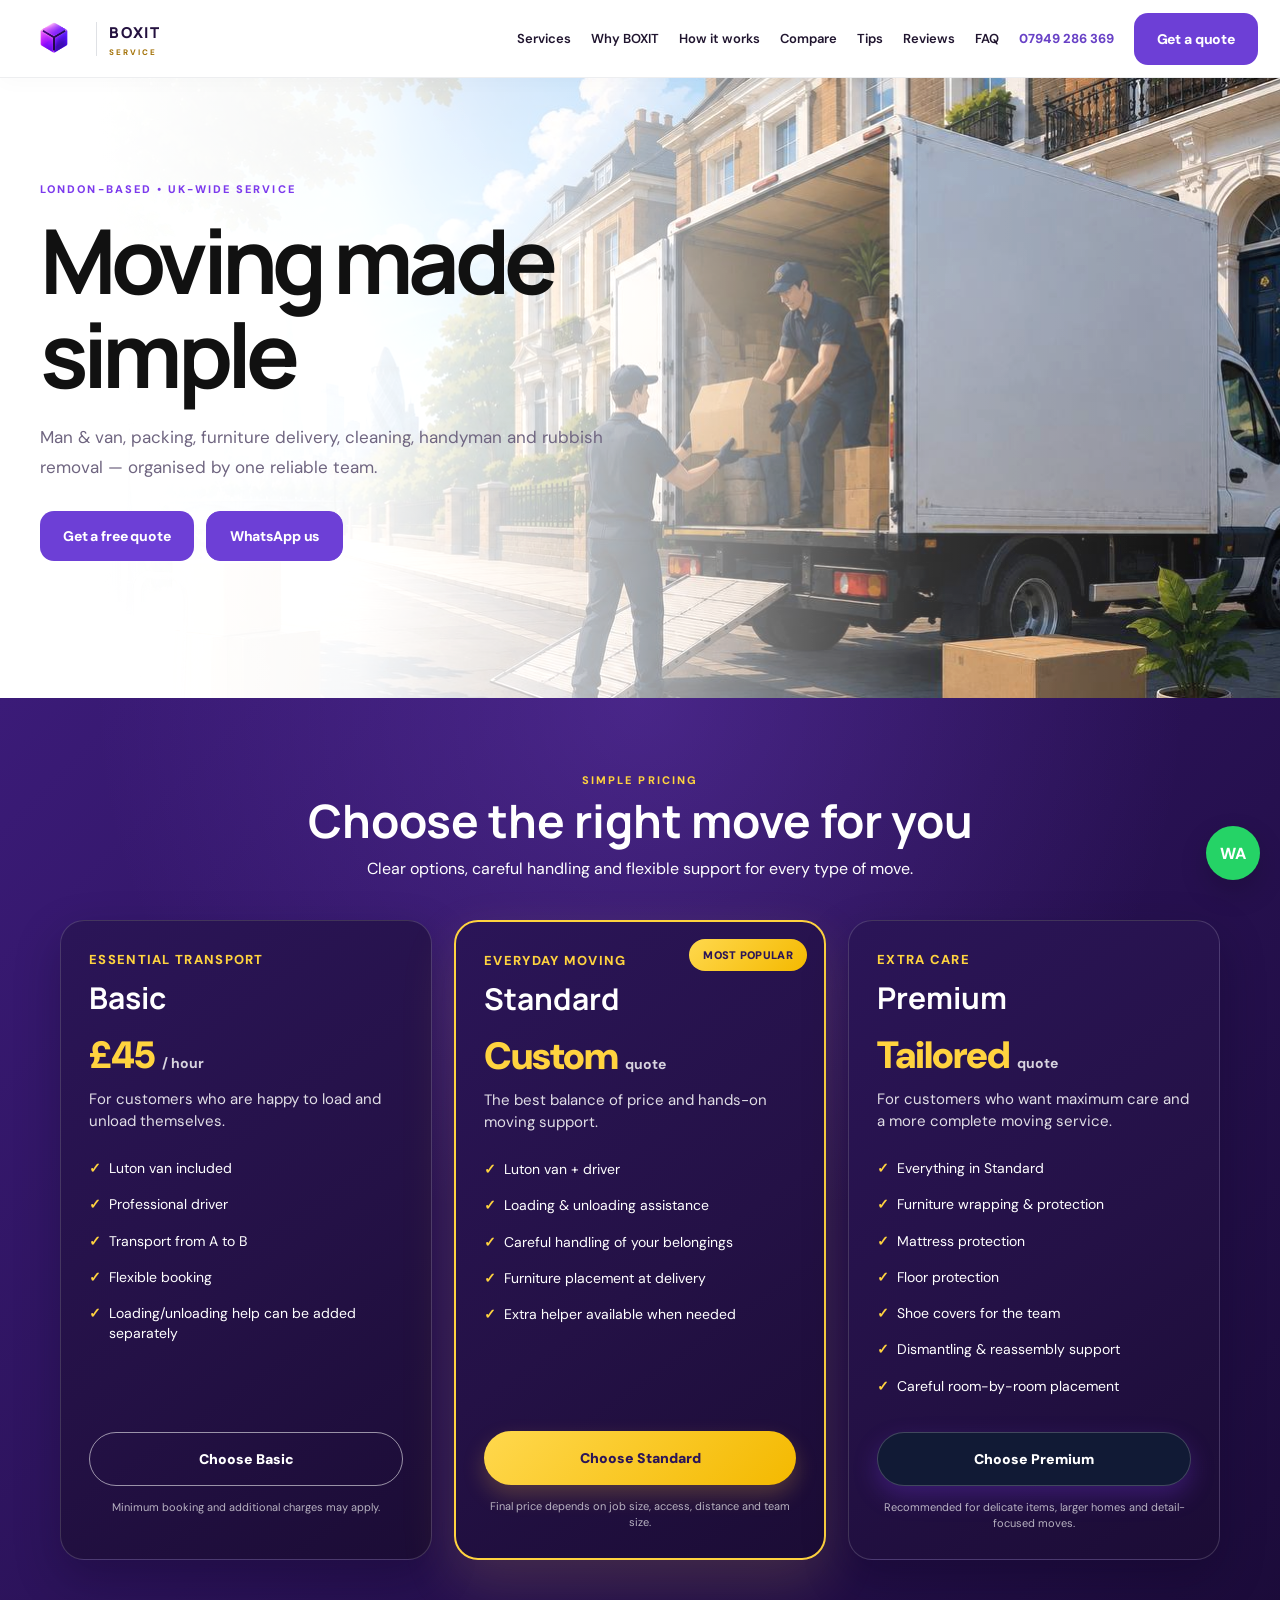
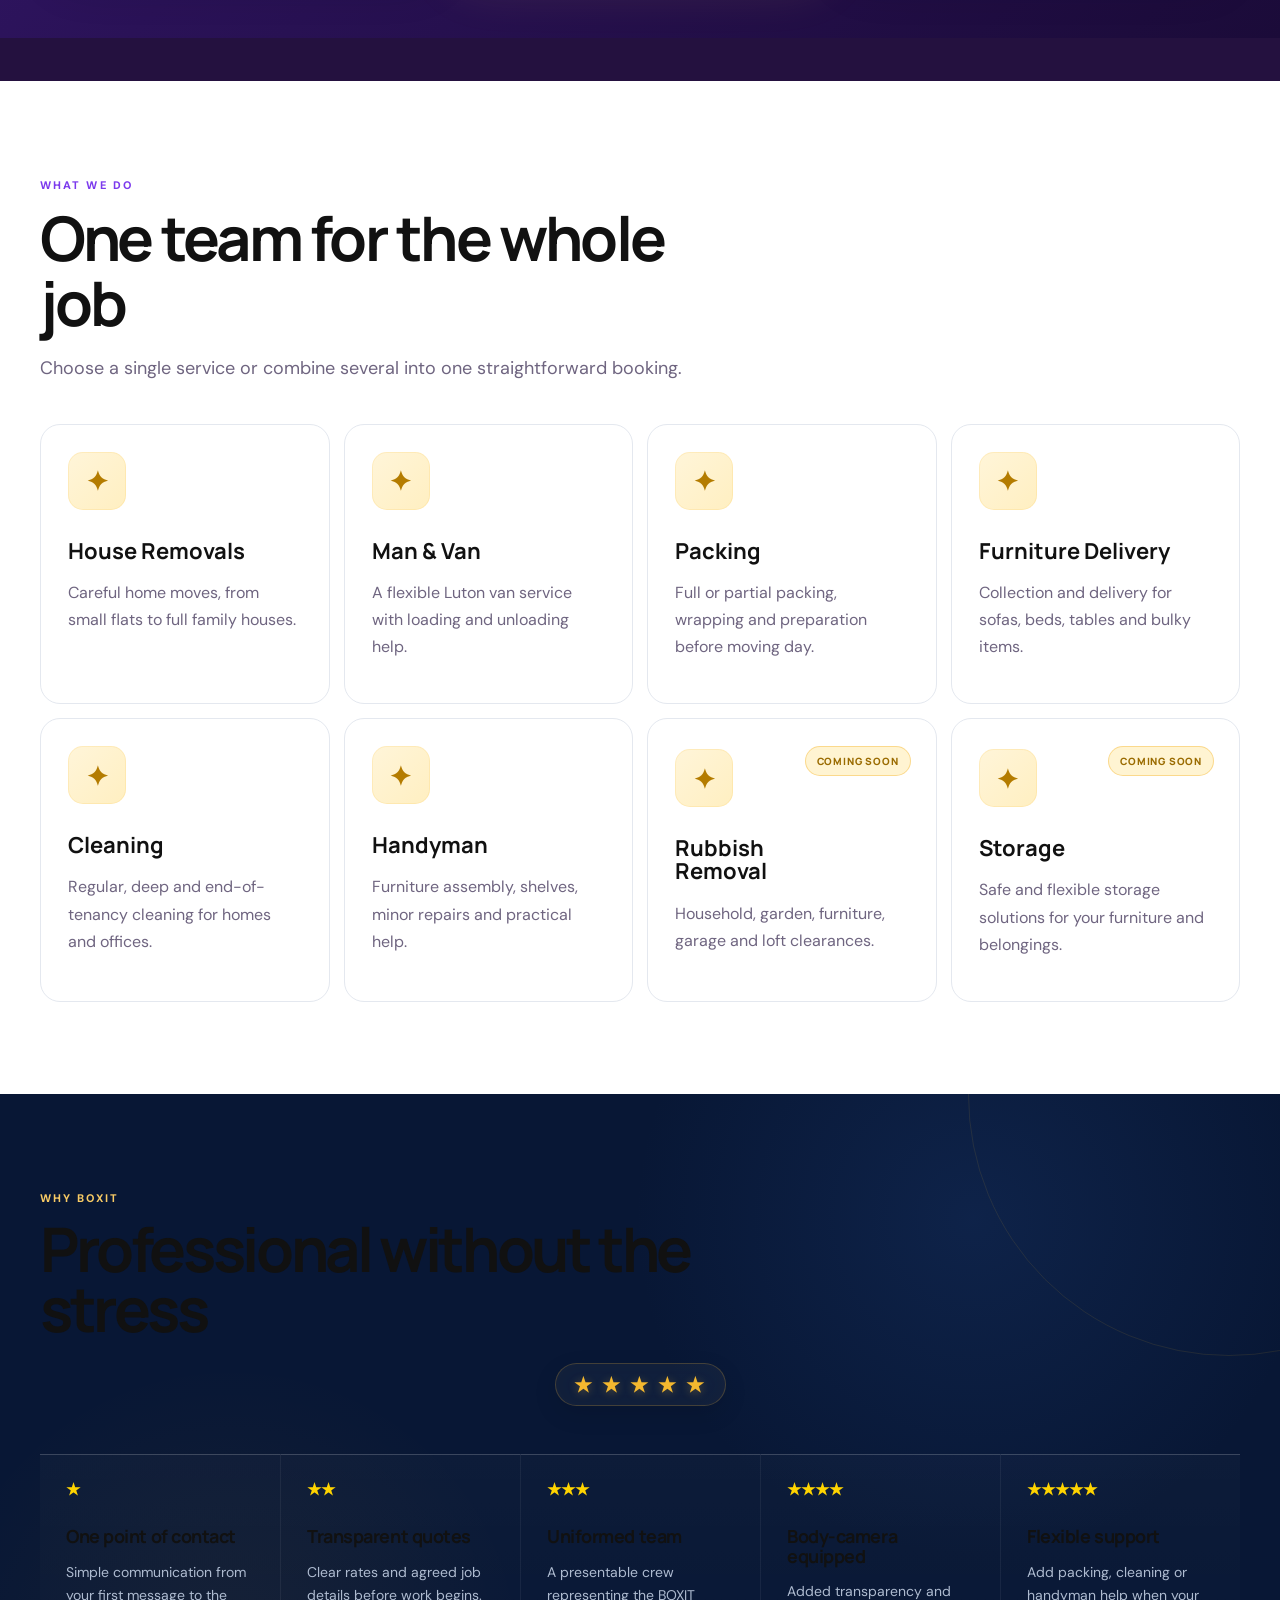
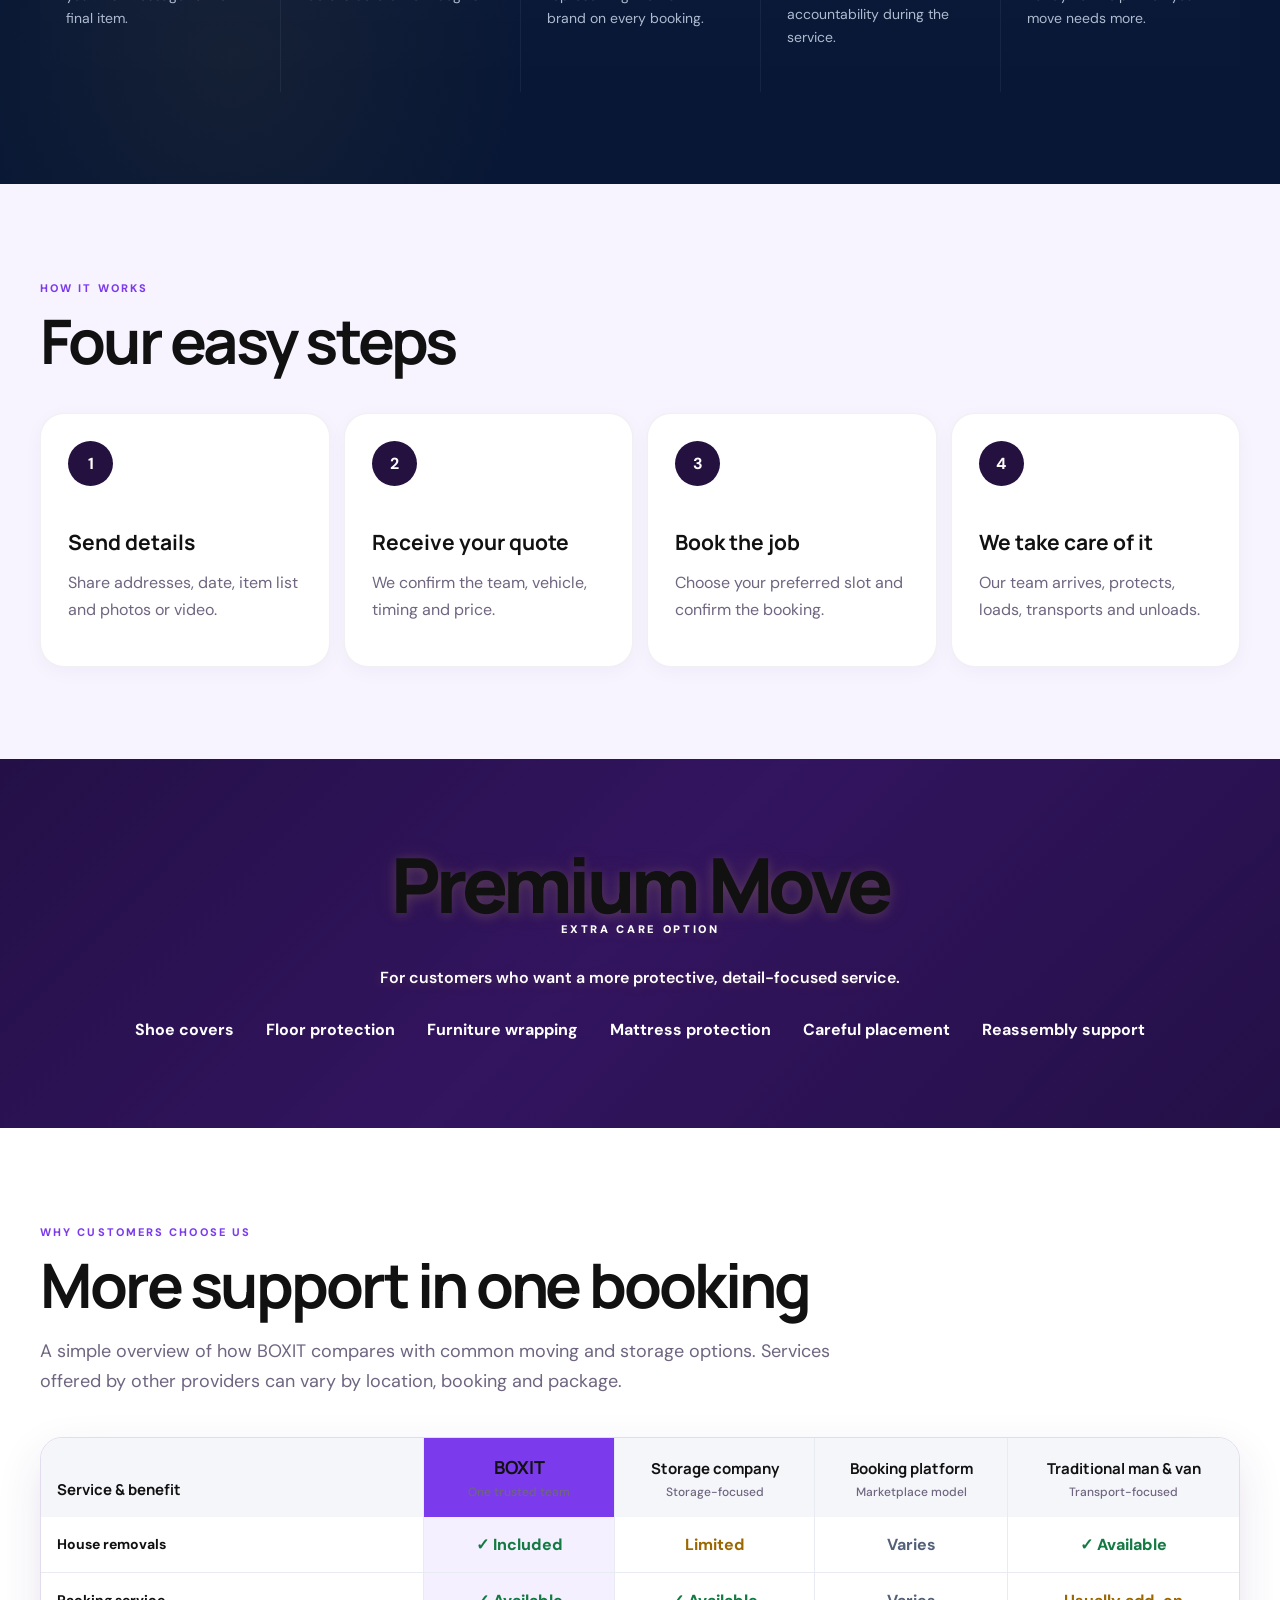
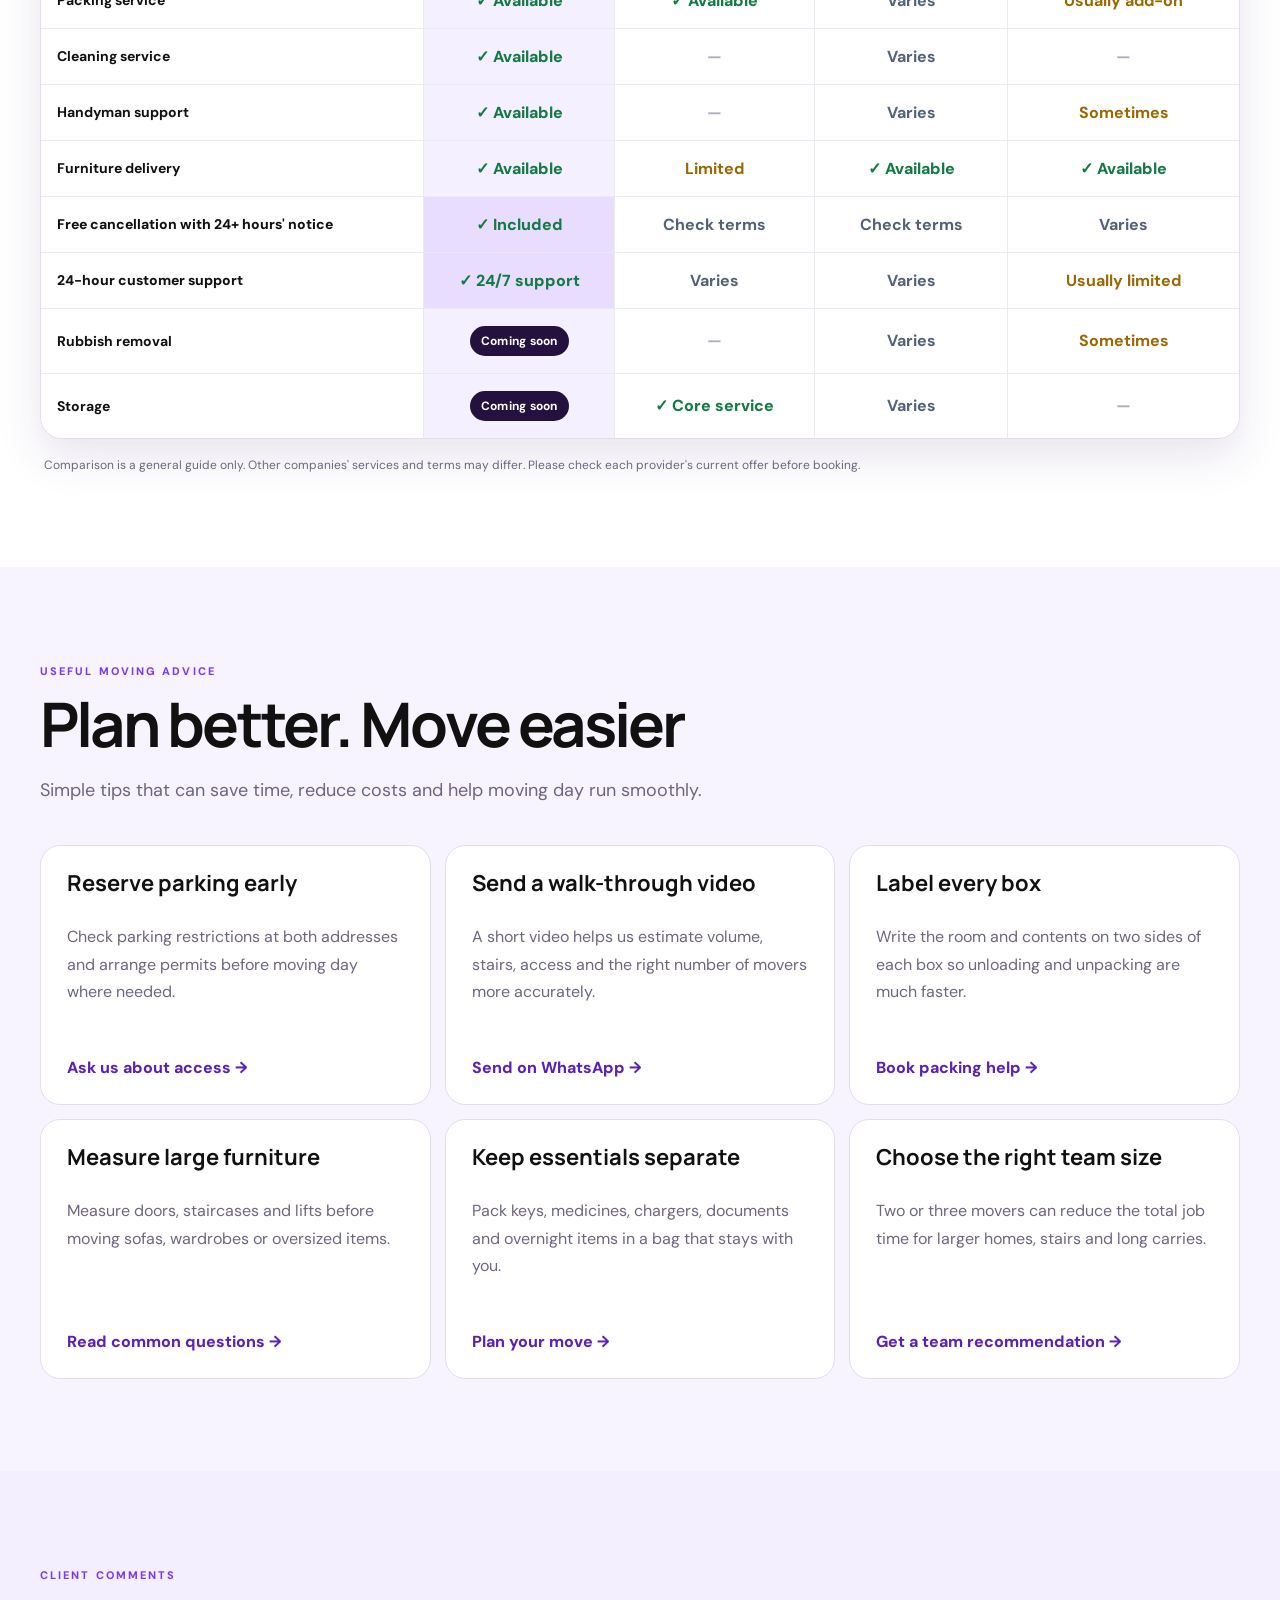
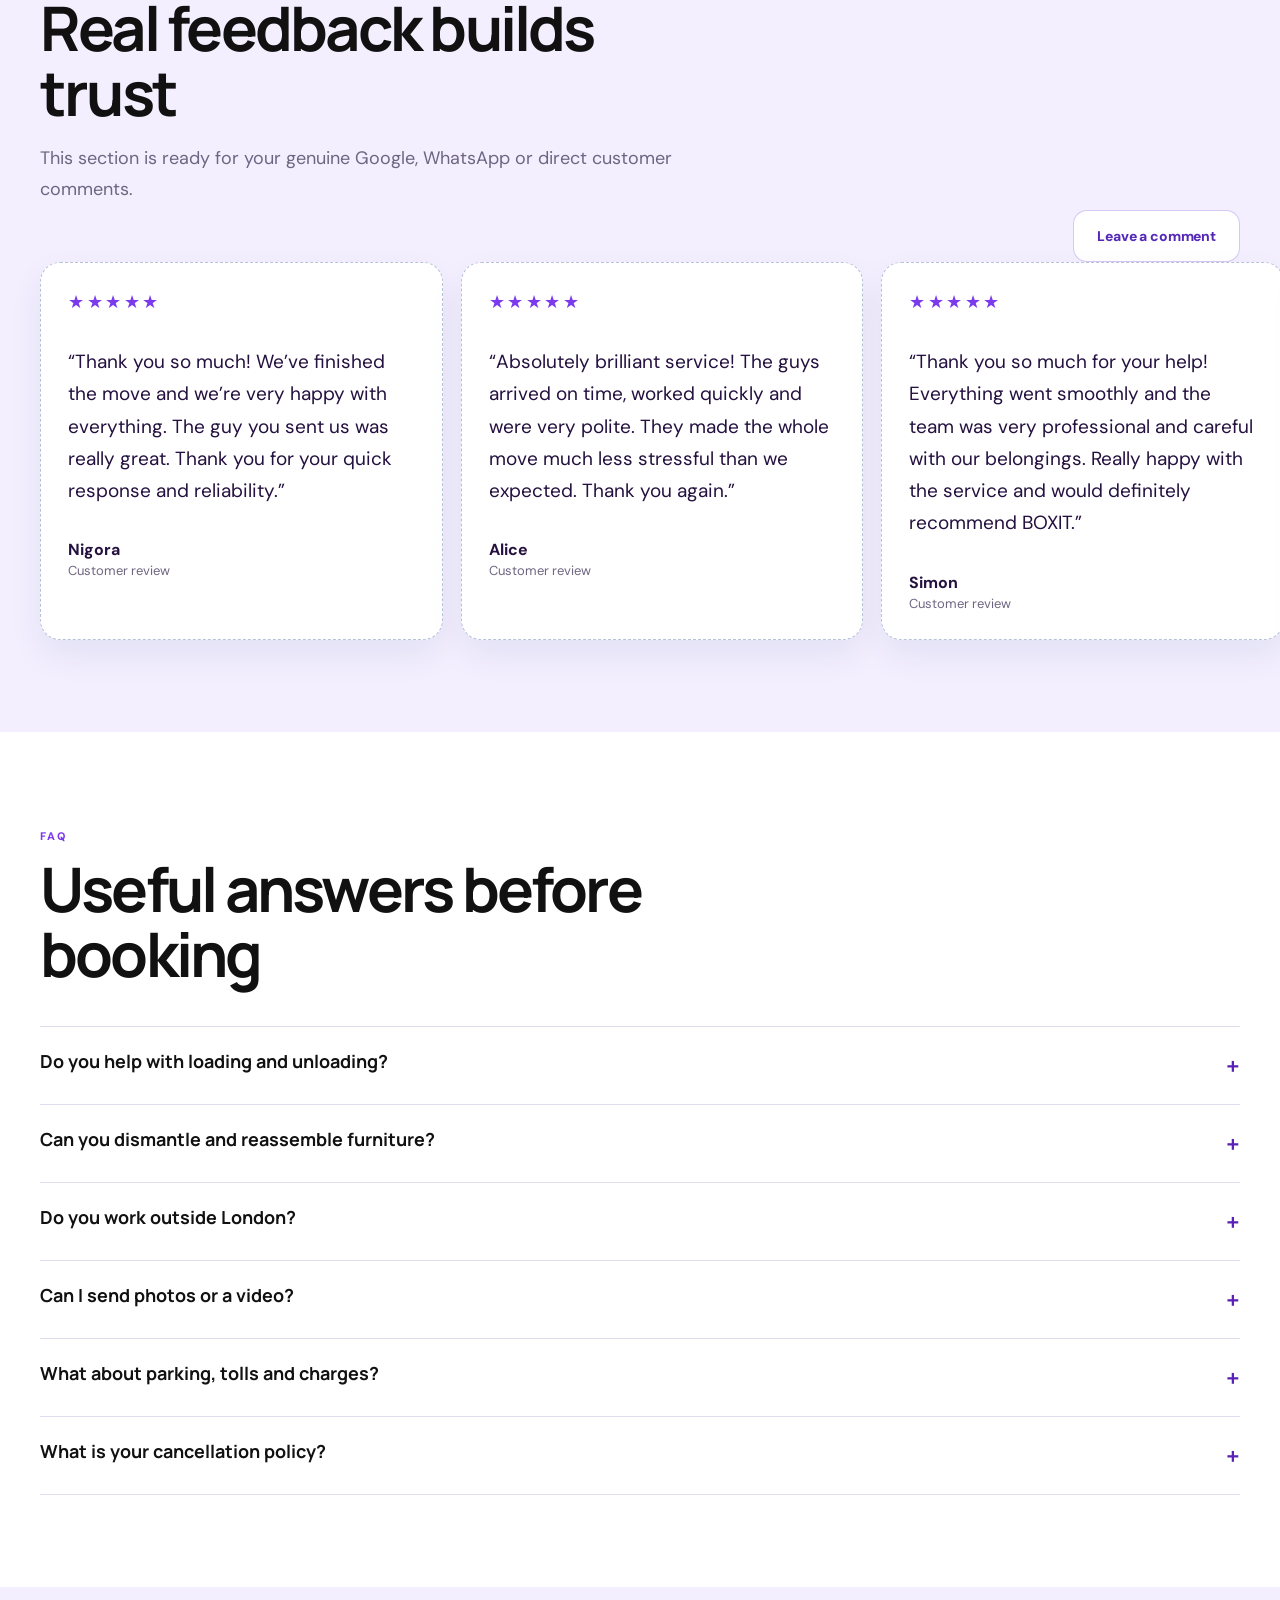
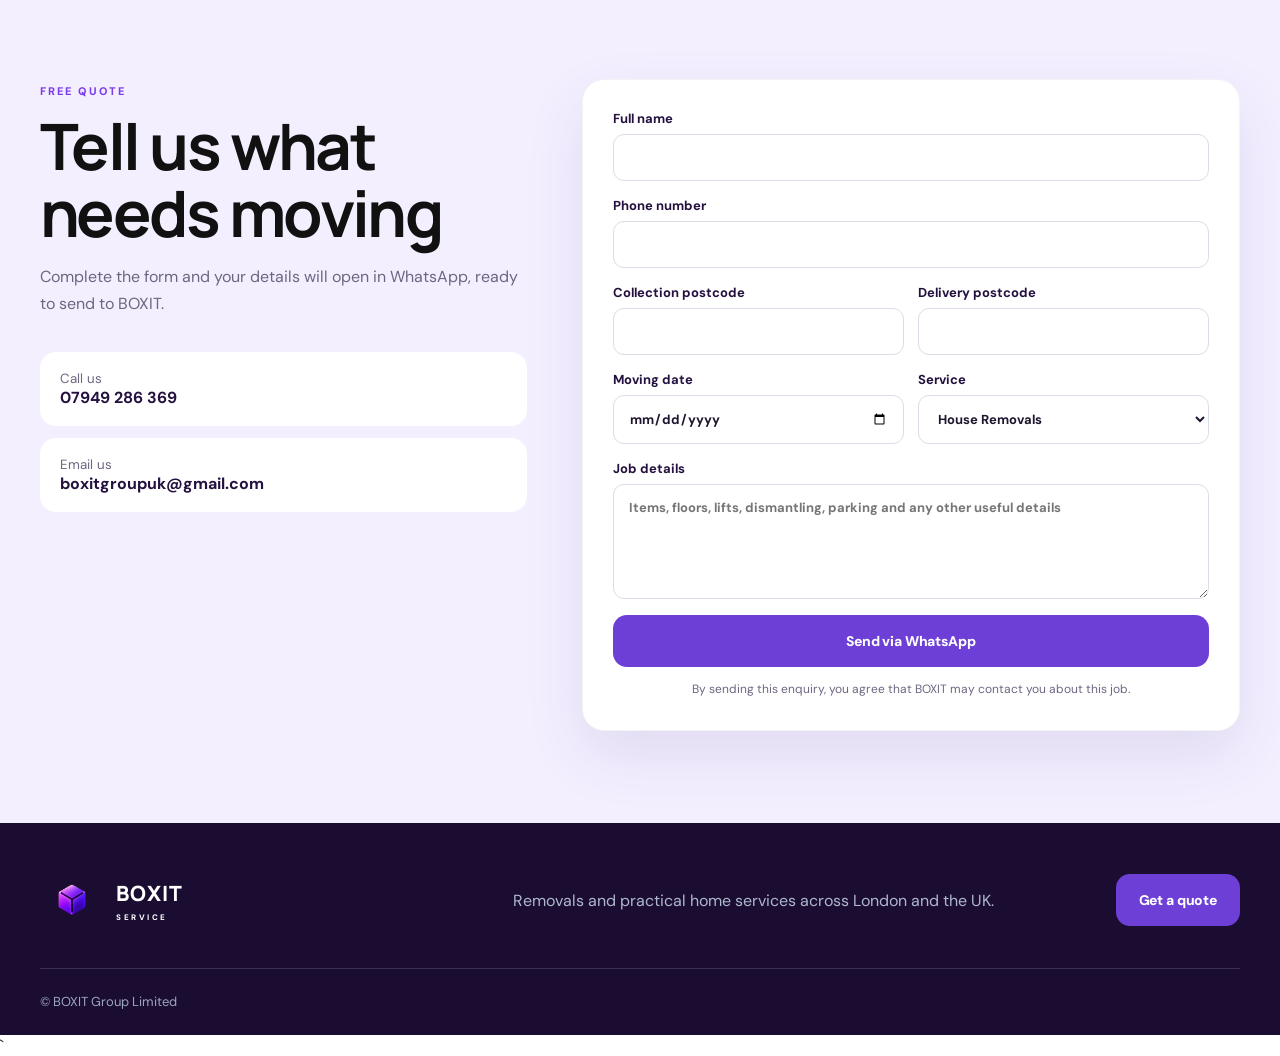
==== commit 99c4a257: "in progress" ====
--- a/index.html
+++ b/index.html
@@ -6581,9 +6581,6 @@
       <div class="hero-actions">
         <a class="btn" href="#quote">Get a free quote</a>
         <a class="btn btn-ghost" href="https://wa.me/447949286369?text=Hello%20BOXIT%2C%20I%20would%20like%20a%20quote." target="_blank" rel="noopener">WhatsApp us</a>
-      </div>
-      <div class="trust-row">
-        <span>Clear pricing</span><span>Flexible booking</span><span>Careful handling</span>
       </div>
     </div>
 
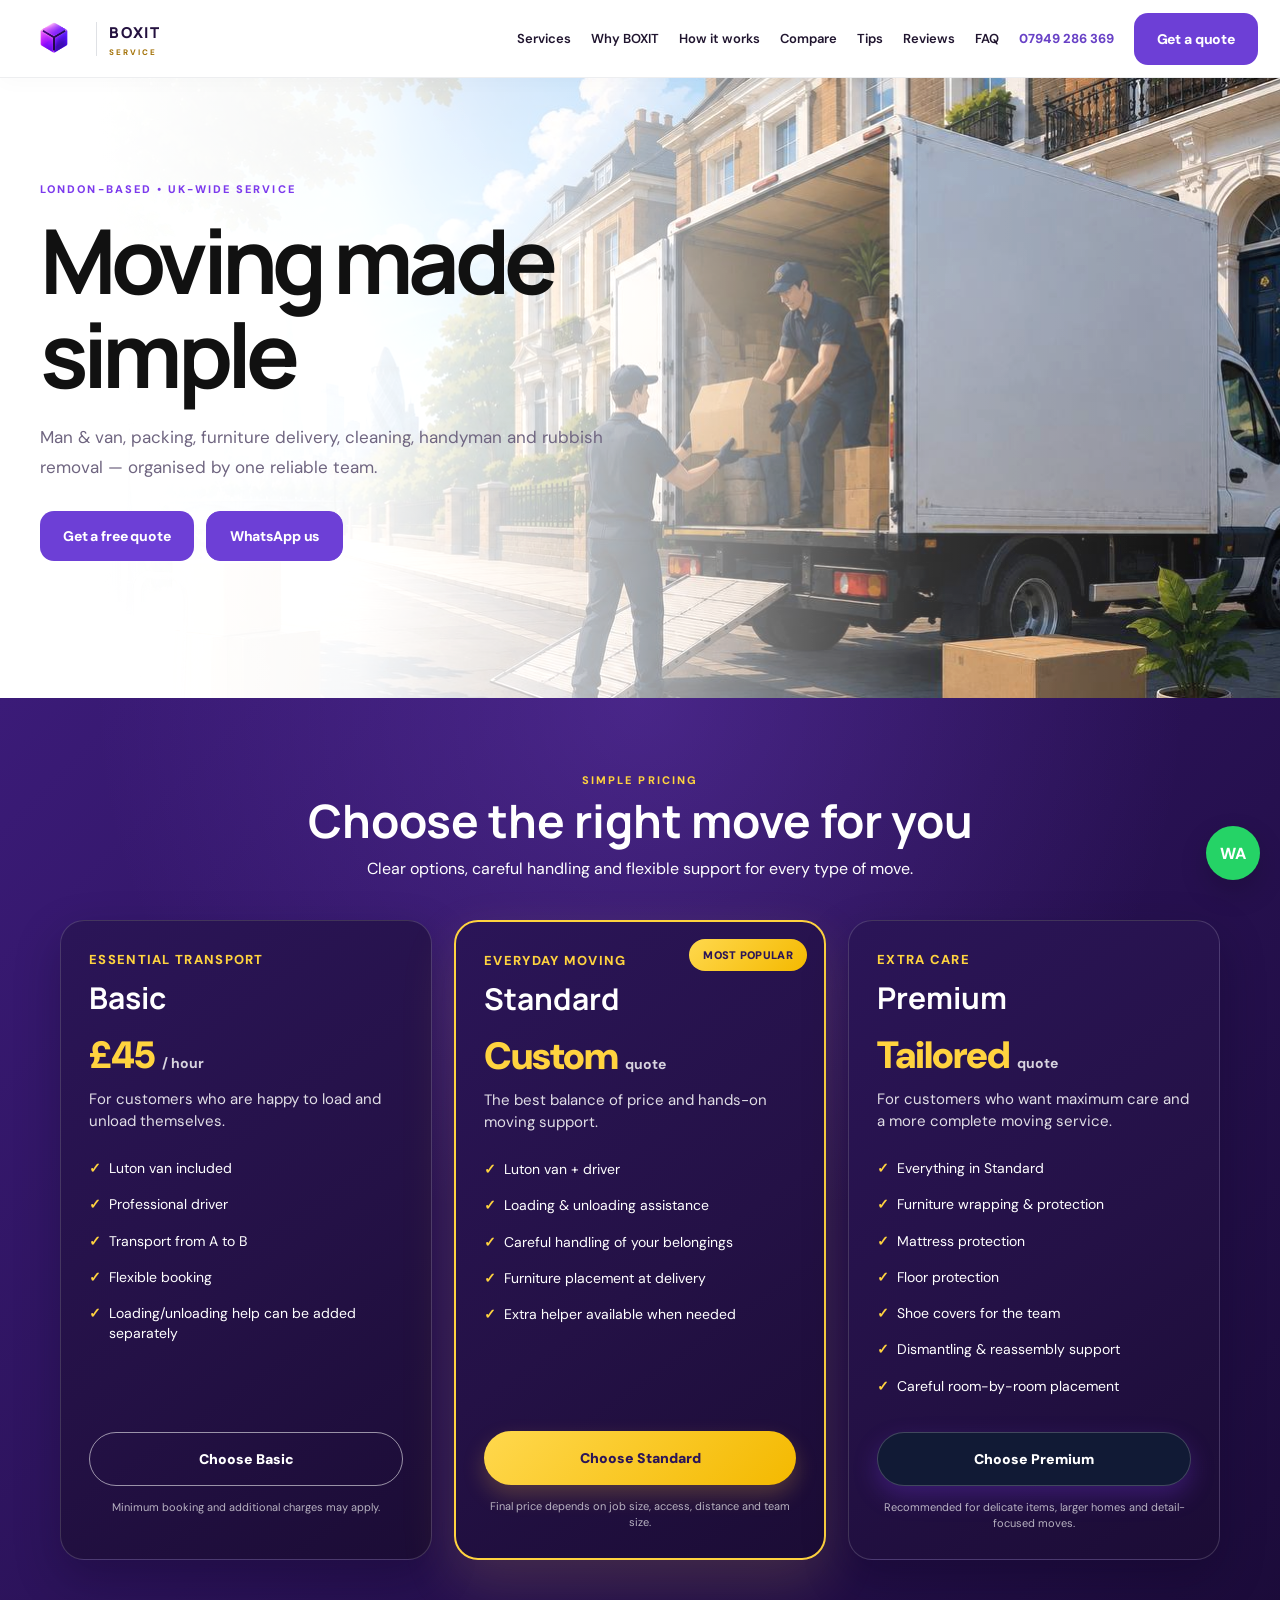
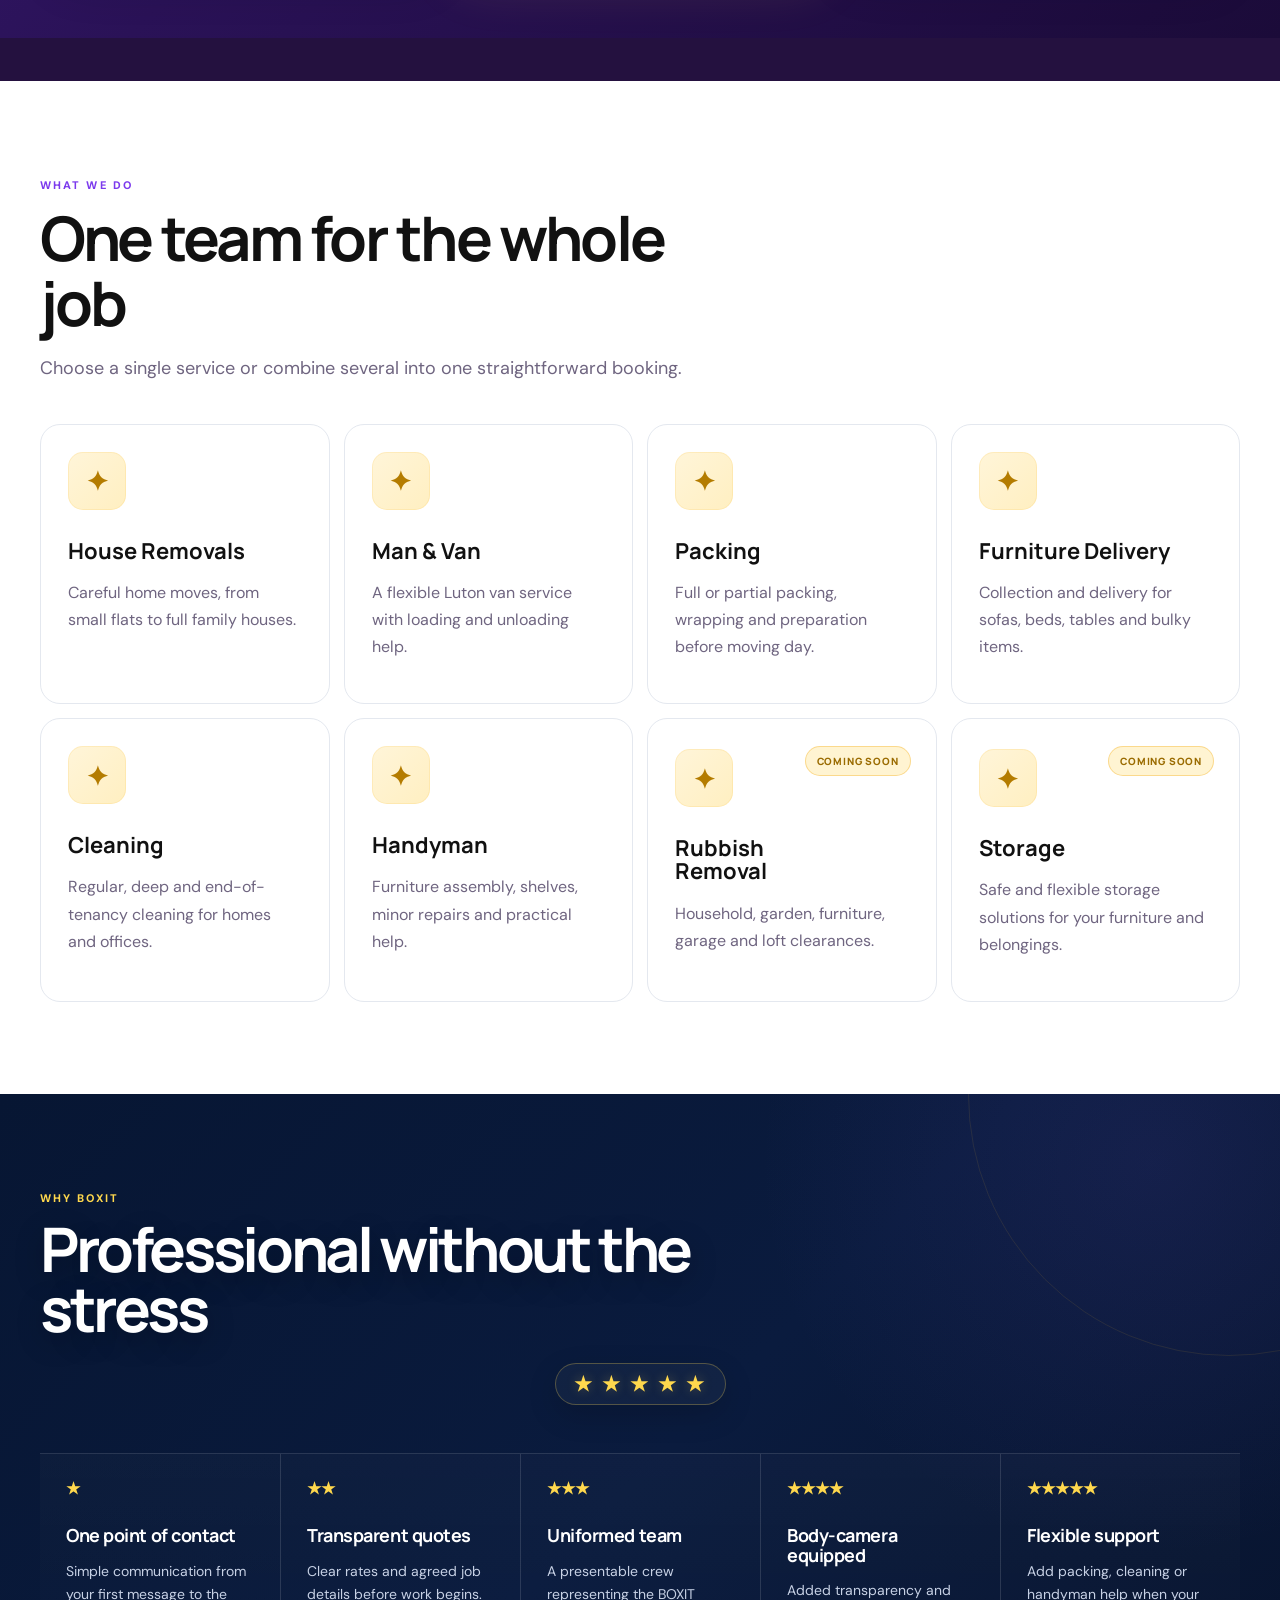
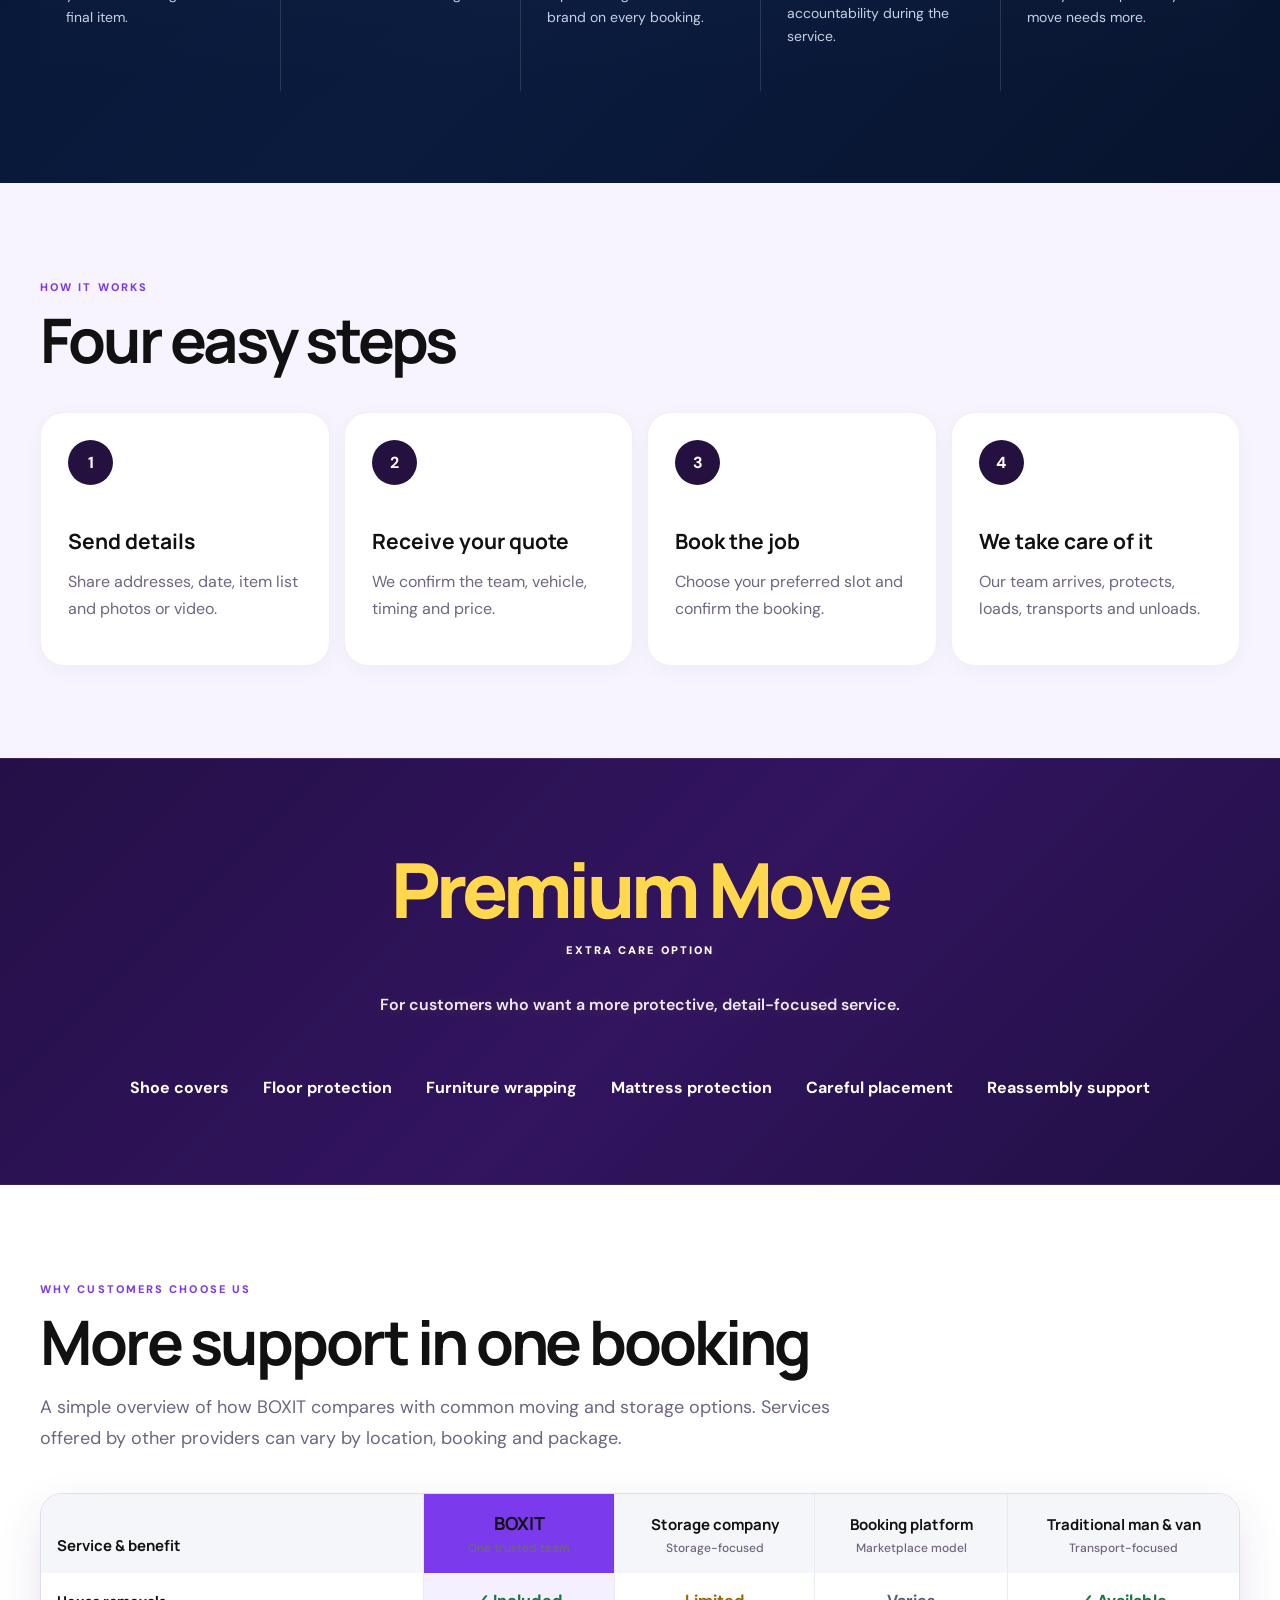
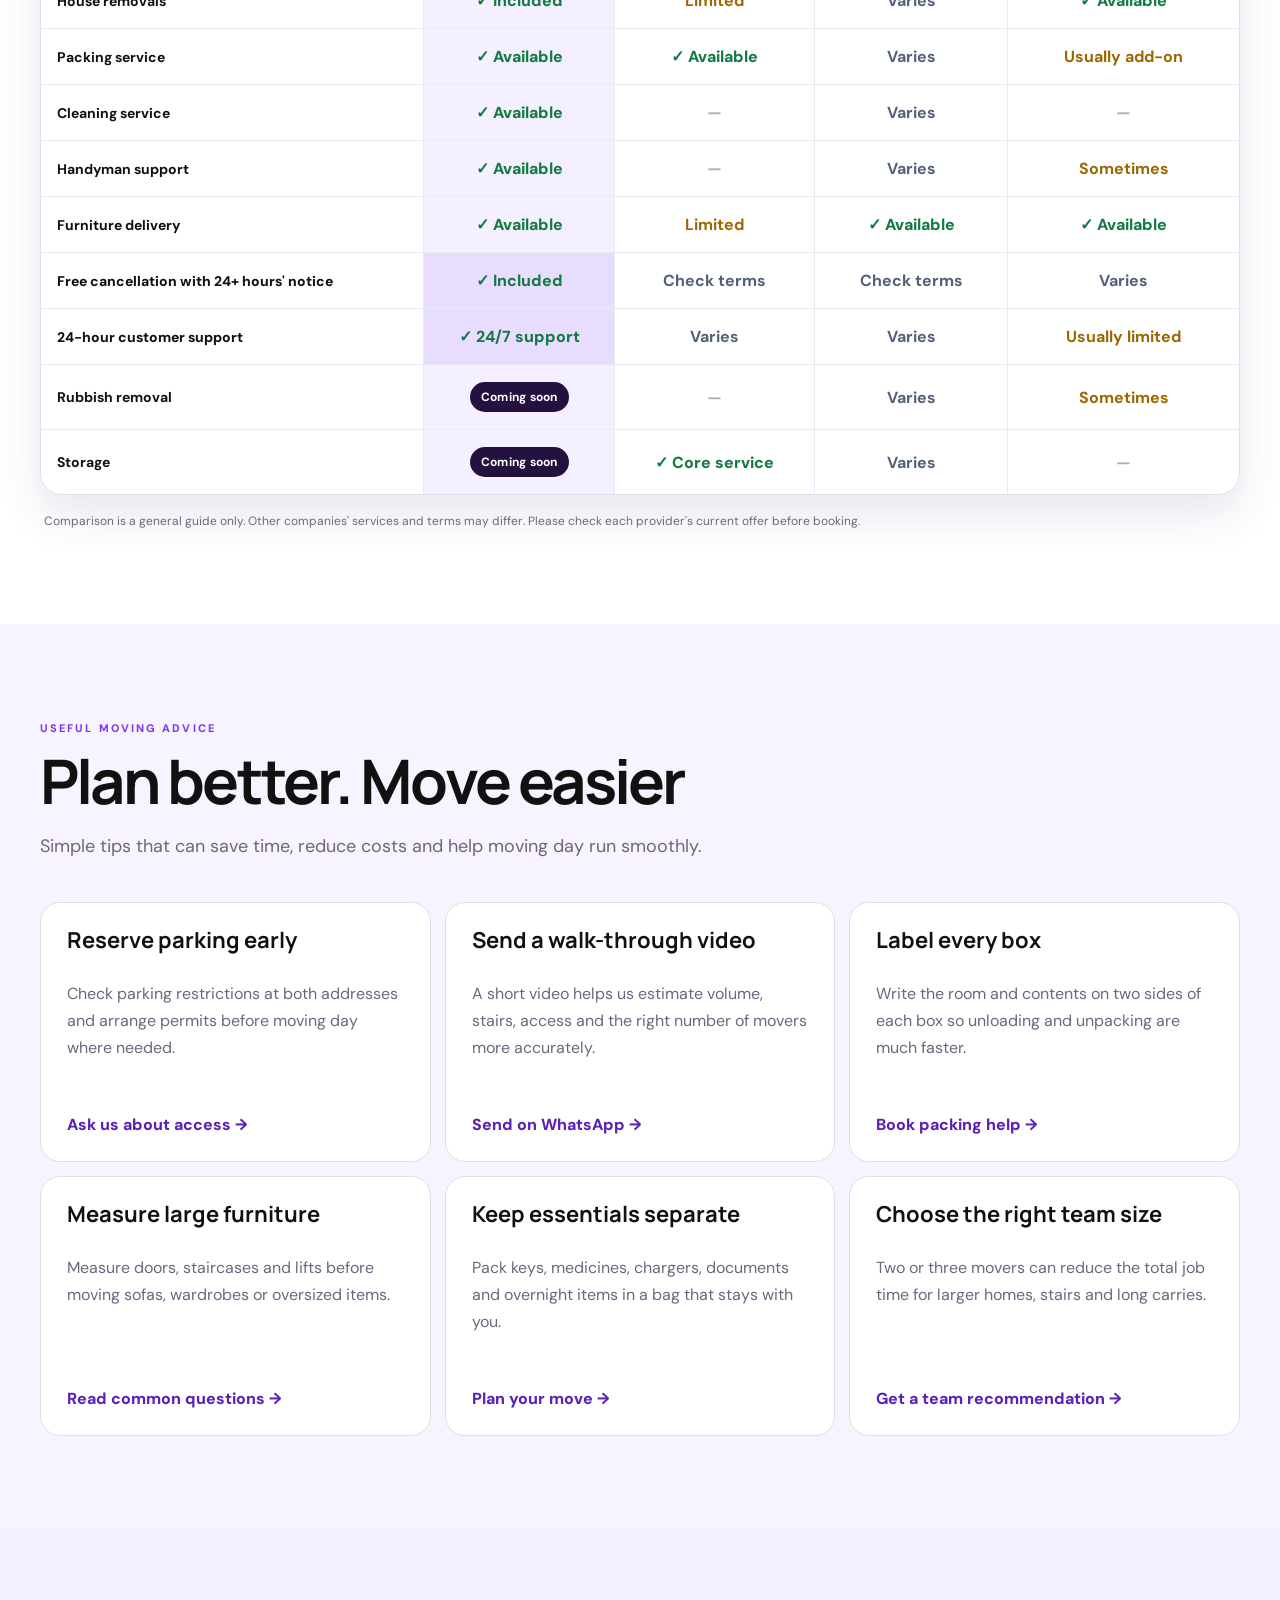
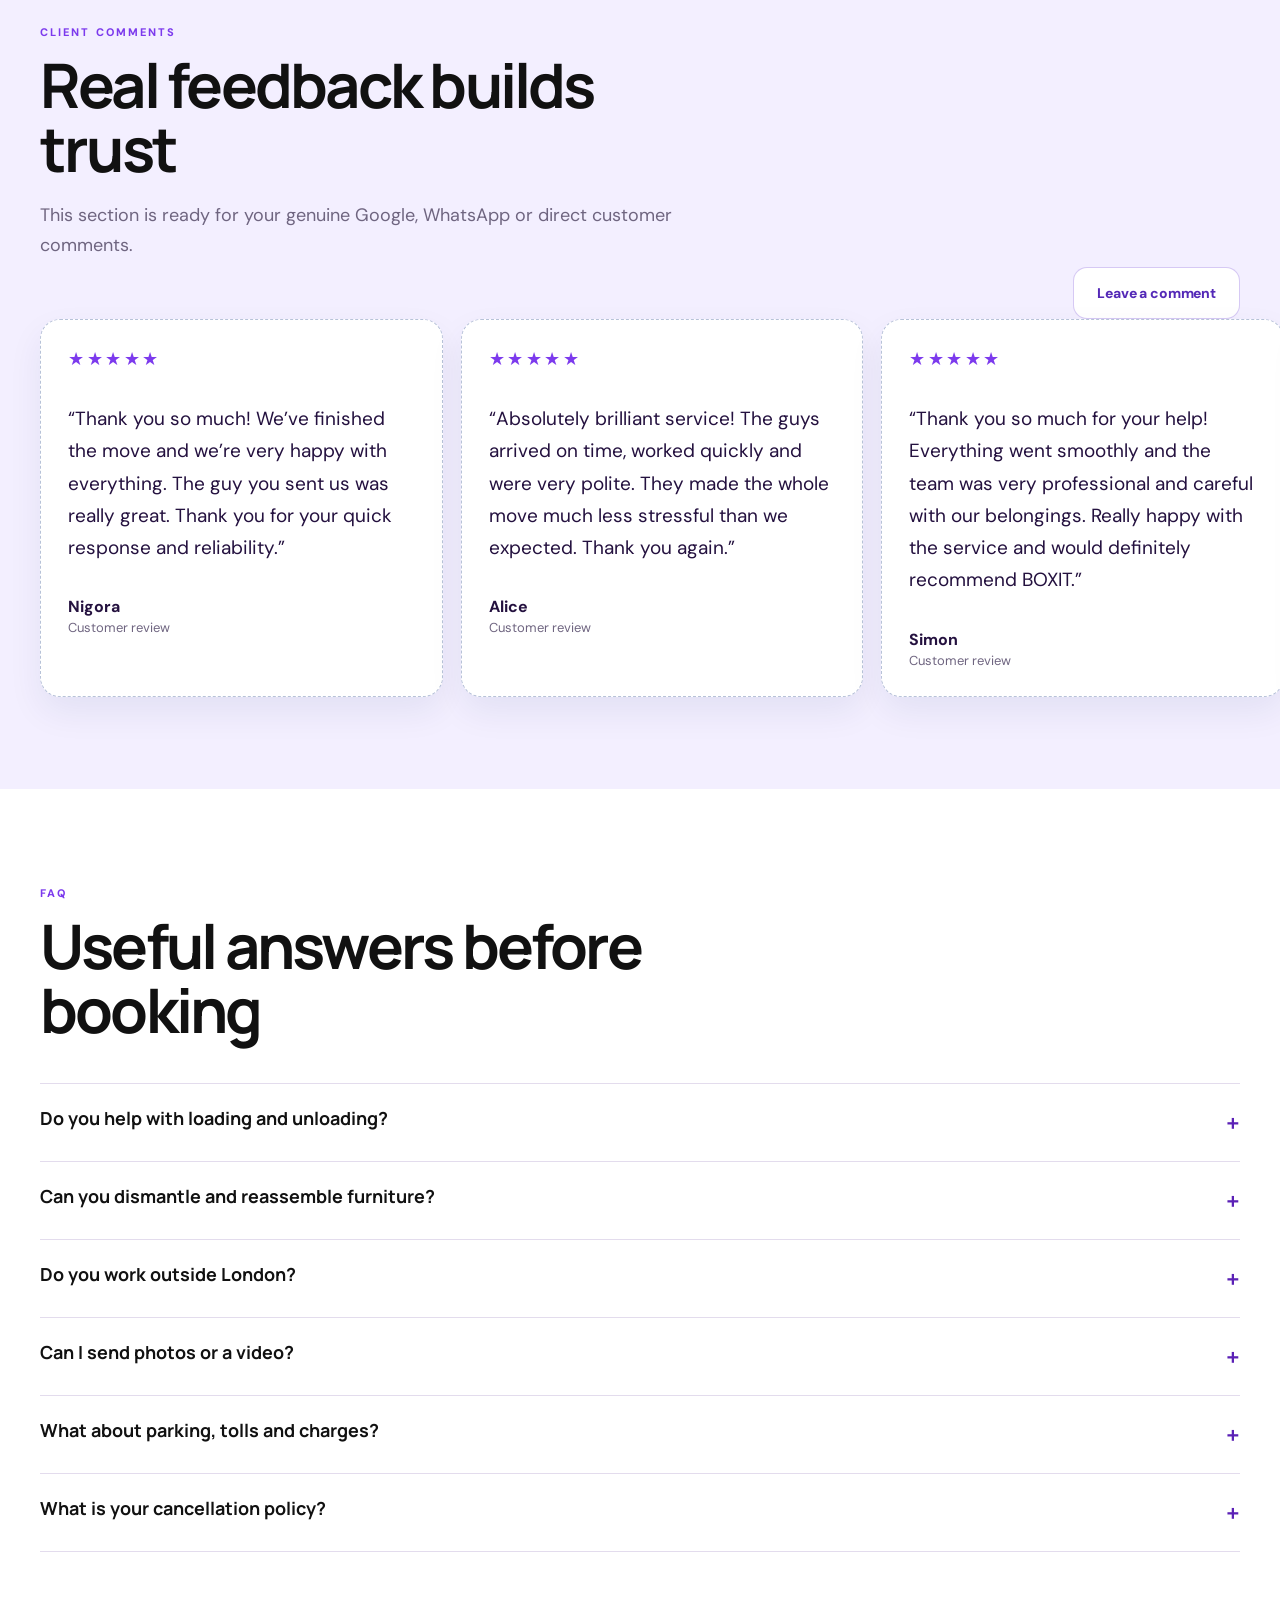
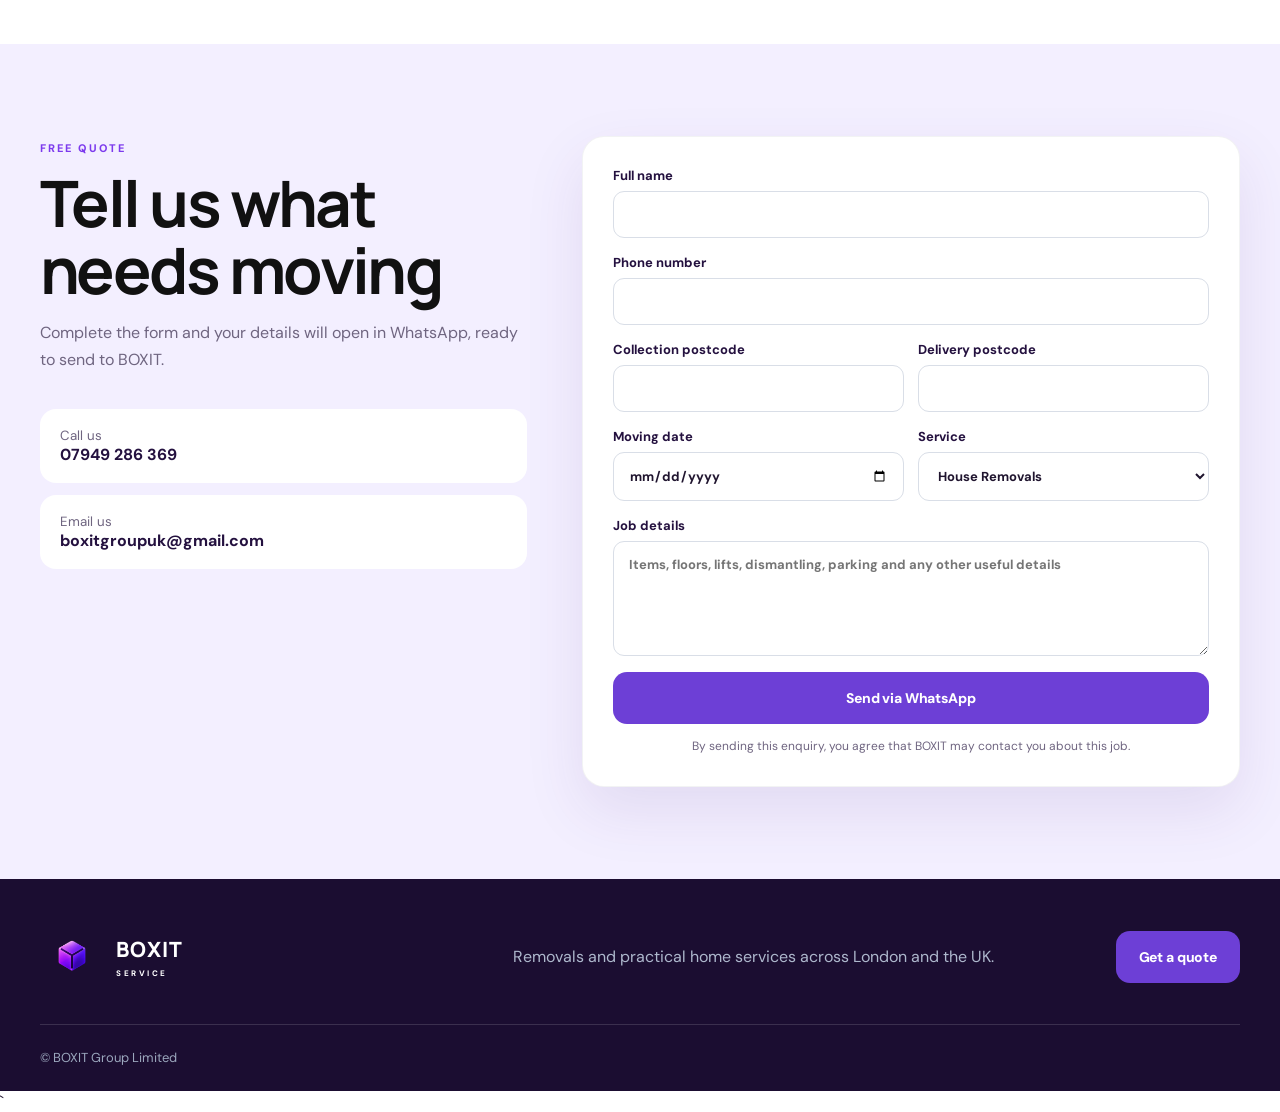
==== commit c5e150fb: "in progress" ====
--- a/index.html
+++ b/index.html
@@ -546,6 +546,126 @@
       .hero-visual img, .hero-visual svg { max-width:100%; height:auto; }
     }
   </style>
+
+  <style id="premium-move-final-fix">
+    /* =========================================================
+           PREMIUM MOVE — FINAL CLEAN DESIGN
+           ========================================================= */
+    .premium{
+      background:linear-gradient(135deg,#241047 0%,#32145f 50%,#241047 100%) !important;
+      color:#fff !important;
+    }
+
+    /* Gold Premium Move title */
+    .premium h2{
+      color:#FFD84D !important;
+      text-shadow:0 8px 28px rgba(255,216,77,.12) !important;
+      margin:0 0 18px !important;
+    }
+
+    /* More breathing room between title / subtitle / description */
+    .premium .eyebrow{
+      color:#fff !important;
+      margin:0 0 34px !important;
+      opacity:.95 !important;
+    }
+
+    .premium p{
+      color:#fff !important;
+      margin:0 auto 0 !important;
+      opacity:.92 !important;
+    }
+
+    /* Six options: plain text only — no boxes, borders or hover effects */
+    .premium-list{
+      display:flex !important;
+      flex-wrap:wrap !important;
+      justify-content:center !important;
+      align-items:center !important;
+      gap:14px 38px !important;
+      width:100% !important;
+      max-width:1200px !important;
+      margin:34px auto 0 !important;
+    }
+
+    .premium-list span,
+    .premium-list span:hover,
+    .premium-list span:focus,
+    .premium-list span:active{
+      display:inline !important;
+      padding:0 !important;
+      margin:0 !important;
+      border:0 !important;
+      border-radius:0 !important;
+      background:transparent !important;
+      box-shadow:none !important;
+      color:#fff !important;
+      font-weight:700 !important;
+      transform:none !important;
+      transition:none !important;
+      cursor:default !important;
+      pointer-events:none !important;
+      white-space:nowrap !important;
+    }
+
+    /* Remove the previous checkmark pseudo-element */
+    .premium-list span::before,
+    .premium-list span:hover::before,
+    .premium-list span:focus::before,
+    .premium-list span:active::before{
+      content:none !important;
+      display:none !important;
+    }
+
+    @media(max-width:800px){
+      .premium{
+        padding:76px 20px !important;
+      }
+
+      .premium h2{
+        font-size:clamp(44px,10vw,60px) !important;
+        margin-bottom:16px !important;
+      }
+
+      .premium .eyebrow{
+        margin-bottom:28px !important;
+      }
+
+      .premium-list{
+        gap:14px 24px !important;
+        margin-top:30px !important;
+      }
+    }
+
+    @media(max-width:600px){
+      .premium h2{
+        font-size:48px !important;
+      }
+
+      .premium .eyebrow{
+        margin-bottom:24px !important;
+      }
+
+      .premium p{
+        font-size:15px !important;
+        line-height:1.6 !important;
+      }
+
+      .premium-list{
+        display:grid !important;
+        grid-template-columns:repeat(2,minmax(0,1fr)) !important;
+        gap:16px 20px !important;
+        margin-top:28px !important;
+      }
+
+      .premium-list span{
+        font-size:13px !important;
+        white-space:normal !important;
+        text-align:center !important;
+      }
+    }
+  </style>
+
 </head>
 <style>
   :root{
@@ -6995,4 +7115,283 @@
               url("background.jpg") !important;
     }
   }
+</style>
+
+<style id="final-colour-design-fix">
+  /* =========================================================
+       FINAL COLOUR + DESIGN FIX
+       Premium Move:
+       - dark purple background
+       - Premium Move title = gold
+       - all supporting text/options = white
+
+       Why BOXIT:
+       - heading/title = white
+       - card headings = white
+       - body text = soft white
+       - stars = gold
+       ========================================================= */
+
+  /* ---------- PREMIUM MOVE ---------- */
+  .premium{
+    background:
+            radial-gradient(circle at 12% 18%, rgba(255,216,77,.10), transparent 30%),
+            radial-gradient(circle at 88% 80%, rgba(124,58,237,.18), transparent 34%),
+            linear-gradient(135deg,#241047 0%,#32145f 50%,#1f0d3d 100%) !important;
+    color:#ffffff !important;
+    border-top:1px solid rgba(255,255,255,.08);
+    border-bottom:1px solid rgba(255,255,255,.08);
+  }
+
+  .premium h2{
+    color:#FFD84D !important;
+    text-shadow:0 8px 30px rgba(0,0,0,.25);
+  }
+
+  .premium .eyebrow,
+  .premium p{
+    color:#ffffff !important;
+  }
+
+  .premium .eyebrow{
+    opacity:.92;
+    letter-spacing:.18em;
+  }
+
+  .premium p{
+    opacity:.88;
+  }
+
+  .premium-list span,
+  .premium-list span:hover,
+  .premium-list span:focus,
+  .premium-list span:active{
+    color:#ffffff !important;
+    background:transparent !important;
+    border:1px solid rgba(255,255,255,.18) !important;
+    box-shadow:none !important;
+    transition:all .22s ease;
+  }
+
+  .premium-list span:hover{
+    background:rgba(255,216,77,.10) !important;
+    border-color:rgba(255,216,77,.65) !important;
+    transform:translateY(-2px);
+  }
+
+  /* Small gold accent before each Premium Move option */
+  .premium-list span::before{
+    content:"✓";
+    color:#FFD84D;
+    font-weight:900;
+    margin-right:8px;
+  }
+
+  /* ---------- WHY BOXIT / DARK SECTION ---------- */
+  .dark-section{
+    background:
+            radial-gradient(circle at 90% 10%, rgba(92,72,180,.14), transparent 30%),
+            linear-gradient(135deg,#071633 0%,#0a1b3e 52%,#08142e 100%) !important;
+    color:#ffffff !important;
+  }
+
+  .dark-section .section-heading h2,
+  #why .section-heading h2{
+    color:#ffffff !important;
+    text-shadow:0 8px 28px rgba(0,0,0,.28);
+  }
+
+  .dark-section .section-heading .eyebrow,
+  #why .section-heading .eyebrow{
+    color:#FFD84D !important;
+  }
+
+  #why .section-title-stars{
+    background:rgba(255,255,255,.035);
+    border:1px solid rgba(255,216,77,.28);
+    border-radius:999px;
+    padding:10px 18px;
+    box-shadow:0 10px 30px rgba(0,0,0,.16);
+  }
+
+  #why .section-title-stars span{
+    color:#FFD84D !important;
+    text-shadow:0 0 12px rgba(255,216,77,.25);
+  }
+
+  .dark-section .feature-grid article{
+    border-color:rgba(255,255,255,.13) !important;
+  }
+
+  .dark-section .feature-grid article > span{
+    color:#FFD84D !important;
+  }
+
+  .dark-section .feature-grid h3,
+  #why .feature-grid h3{
+    color:#ffffff !important;
+  }
+
+  .dark-section .feature-grid p,
+  #why .feature-grid p{
+    color:#c7d1e5 !important;
+  }
+
+  /* ---------- RESPONSIVE POLISH ---------- */
+  @media(max-width:700px){
+    .premium-list{
+      width:100%;
+    }
+
+    .premium-list span{
+      min-height:42px;
+      white-space:nowrap;
+    }
+  }
+
+  @media(max-width:600px){
+    .premium h2{
+      font-size:48px;
+    }
+
+    .premium-list span{
+      font-size:11px;
+      padding:9px 11px;
+    }
+
+    #why .section-title-stars{
+      padding:8px 14px;
+    }
+  }
+</style>
+
+
+
+<style id="ultimate-premium-move-fix">
+  /* =========================================================
+       ULTIMATE PREMIUM MOVE FIX
+       ========================================================= */
+
+  /* Premium Move section */
+  .premium{
+    background:linear-gradient(135deg,#241047 0%,#32145f 52%,#211044 100%) !important;
+    color:#fff !important;
+    text-align:center !important;
+    padding:92px 24px 86px !important;
+    gap:0 !important;
+  }
+
+  /* Gold title — force against every previous rule */
+  .premium h2,
+  .premium h2:hover,
+  .premium h2:focus,
+  .premium h2:active{
+    color:#FFD84D !important;
+    -webkit-text-fill-color:#FFD84D !important;
+    text-shadow:none !important;
+    margin:0 !important;
+    line-height:1 !important;
+  }
+
+  /* Subtitle: more space below title */
+  .premium .eyebrow{
+    color:#fff !important;
+    -webkit-text-fill-color:#fff !important;
+    margin-top:16px !important;
+    margin-bottom:0 !important;
+    opacity:1 !important;
+  }
+
+  /* Description: noticeably more separation from subtitle */
+  .premium p{
+    color:#fff !important;
+    -webkit-text-fill-color:#fff !important;
+    margin:34px auto 0 !important;
+    opacity:.92 !important;
+    max-width:760px !important;
+  }
+
+  /* Plain text options — NO boxes, borders, icons, hover effects */
+  .premium-list{
+    display:flex !important;
+    flex-wrap:wrap !important;
+    align-items:center !important;
+    justify-content:center !important;
+    gap:18px 34px !important;
+    width:100% !important;
+    max-width:1250px !important;
+    margin:58px auto 0 !important;
+  }
+
+  .premium-list span,
+  .premium-list span:hover,
+  .premium-list span:focus,
+  .premium-list span:focus-visible,
+  .premium-list span:active{
+    display:inline !important;
+    width:auto !important;
+    min-height:0 !important;
+    padding:0 !important;
+    margin:0 !important;
+    border:0 !important;
+    outline:0 !important;
+    border-radius:0 !important;
+    background:none !important;
+    box-shadow:none !important;
+    transform:none !important;
+    transition:none !important;
+    color:#fff !important;
+    -webkit-text-fill-color:#fff !important;
+    text-decoration:none !important;
+    cursor:default !important;
+    font-weight:700 !important;
+  }
+
+  /* Remove any generated checkmarks/icons */
+  .premium-list span::before,
+  .premium-list span::after{
+    content:none !important;
+    display:none !important;
+  }
+
+  /* Prevent inherited link-like styling */
+  .premium-list span a,
+  .premium-list span a:hover,
+  .premium-list span a:focus{
+    color:#fff !important;
+    text-decoration:none !important;
+    background:none !important;
+    border:0 !important;
+    box-shadow:none !important;
+    cursor:default !important;
+  }
+
+  @media(max-width:900px){
+    .premium-list{
+      gap:18px 26px !important;
+    }
+  }
+
+  @media(max-width:600px){
+    .premium{
+      padding:70px 18px 64px !important;
+    }
+    .premium h2{
+      font-size:48px !important;
+    }
+    .premium .eyebrow{
+      margin-top:14px !important;
+    }
+    .premium p{
+      margin-top:28px !important;
+      font-size:15px !important;
+    }
+    .premium-list{
+      margin-top:42px !important;
+      gap:16px 22px !important;
+    }
+    .premium-list span{
+      font-size:13px !important;
+    }
+  }
 </style>
